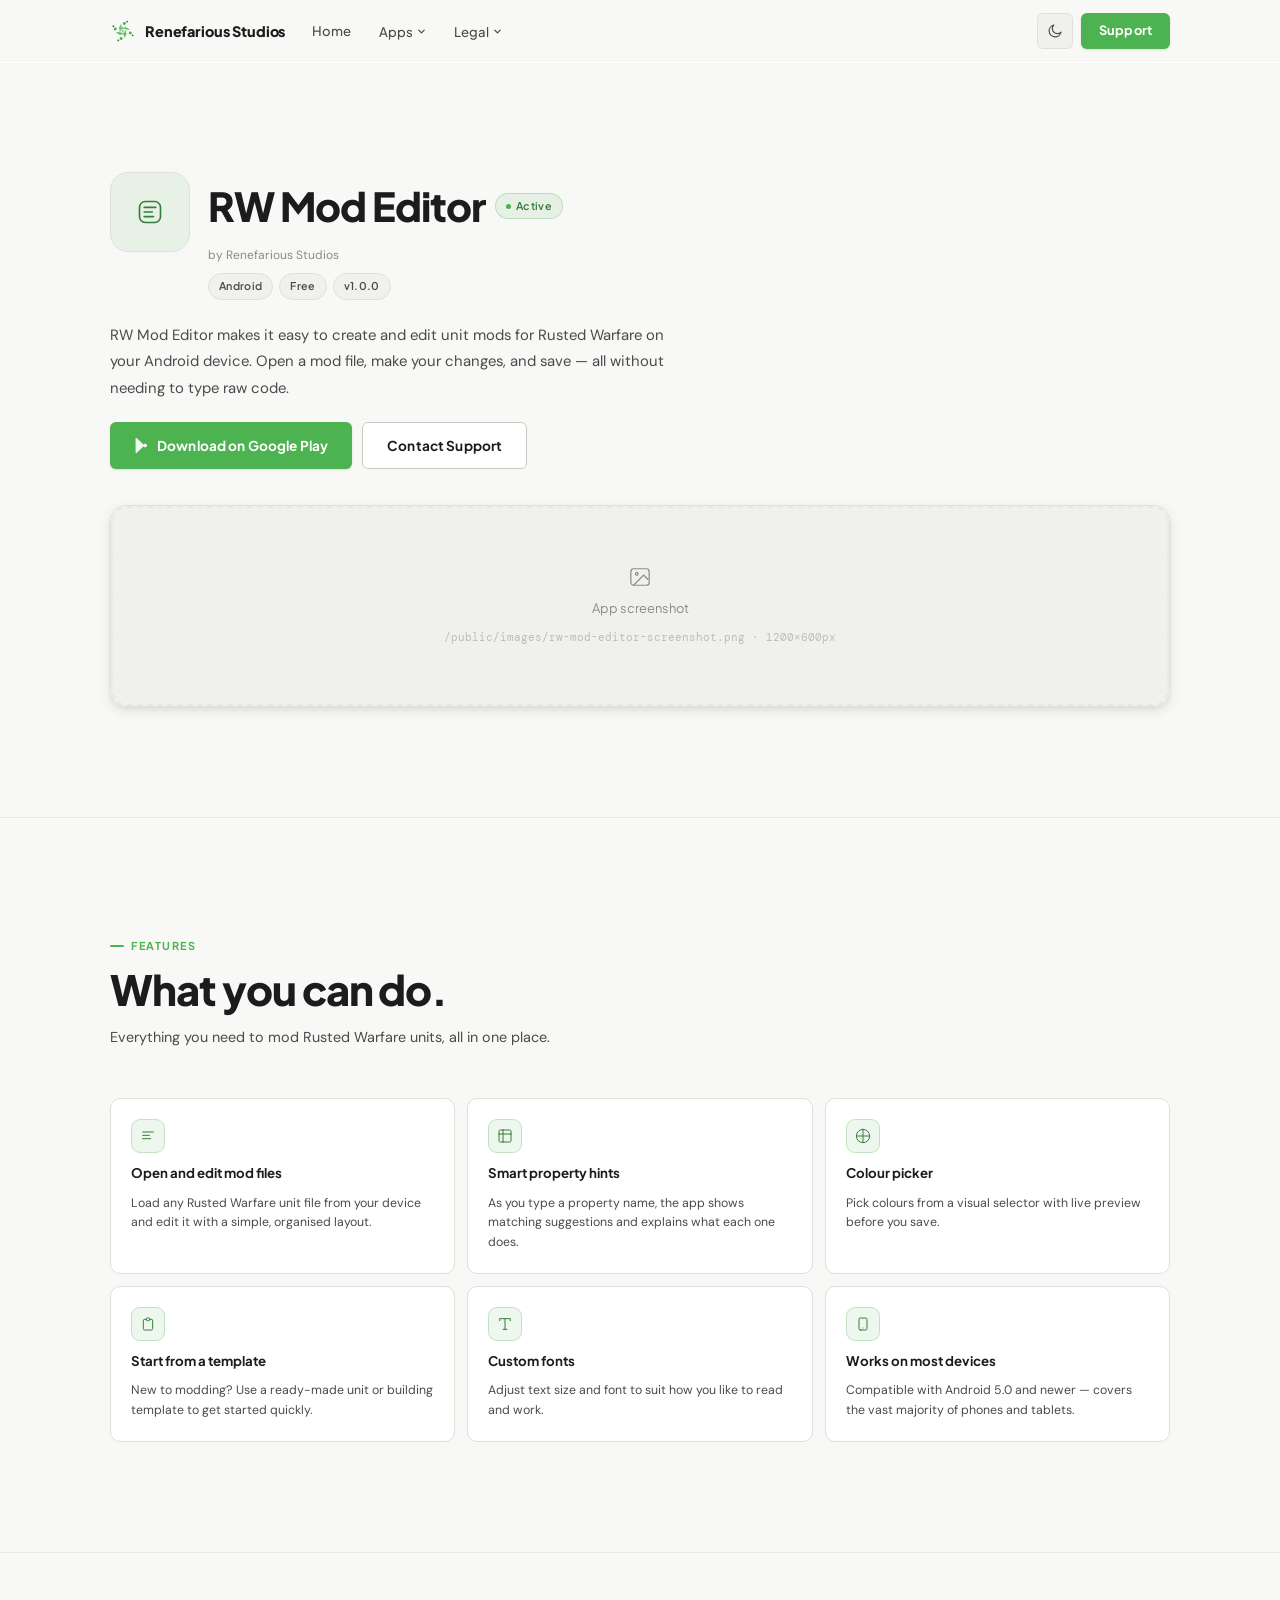
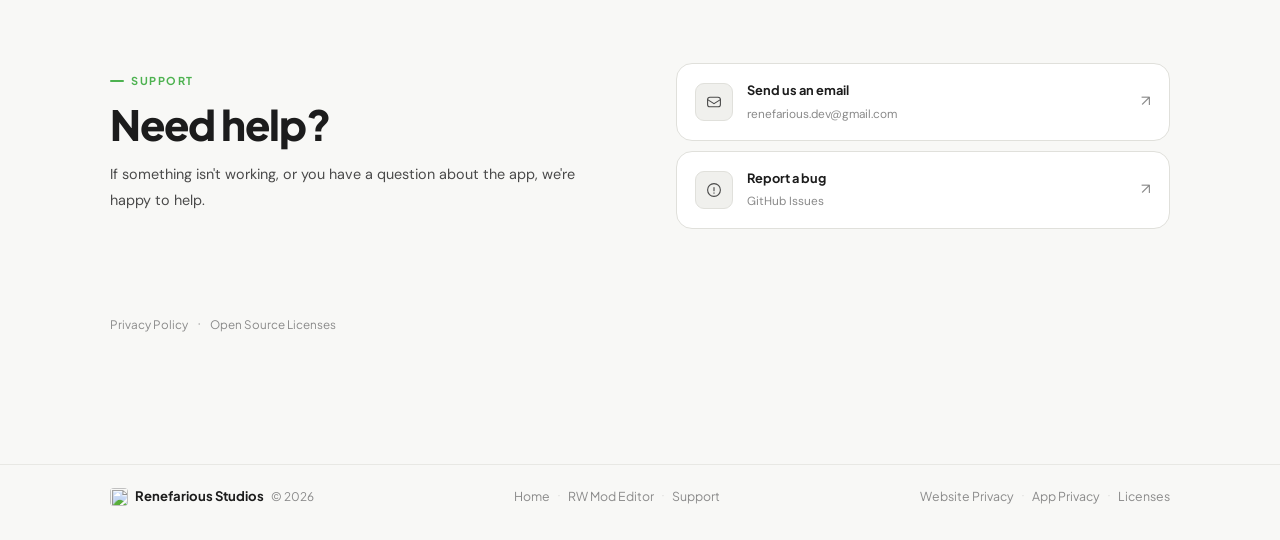
==== rw-mod-editor/index.html @ 950b5491 "deploy: 1e52c5efeea89e26abeb8e96616162e05df359ba renefarious/renefarious.github.io-source@1e52c5efee" ====
<!DOCTYPE html><html lang="en"> <head><meta charset="UTF-8"><meta name="viewport" content="width=device-width, initial-scale=1.0"><meta name="description" content="RW Mod Editor is a free Android app for editing Rusted Warfare unit mod files. Download on Google Play."><meta name="theme-color" content="#4db250"><meta property="og:title" content="RW Mod Editor — Renefarious Studios"><meta property="og:description" content="RW Mod Editor is a free Android app for editing Rusted Warfare unit mod files. Download on Google Play."><meta property="og:type" content="website"><meta name="twitter:card" content="summary"><title>RW Mod Editor — Renefarious Studios</title><link rel="icon" type="image/svg+xml" href="/public/favicon.svg"><!-- Fonts --><link rel="preconnect" href="https://fonts.googleapis.com"><link rel="preconnect" href="https://fonts.gstatic.com" crossorigin><link href="https://fonts.googleapis.com/css2?family=Plus+Jakarta+Sans:wght@400;500;600;700;800&family=DM+Sans:opsz,wght@9..40,400;9..40,500;9..40,600&family=DM+Mono:wght@400;500&display=swap" rel="stylesheet"><!--
      Theme init — runs synchronously before first paint to prevent
      a flash of the wrong theme. Reads localStorage first, then
      falls back to OS preference.
    --><script>
      (function () {
        try {
          const saved = localStorage.getItem('rs-theme');
          // Default to light mode; only override if user has explicitly chosen
          if (saved === 'dark' || saved === 'light') {
            document.documentElement.setAttribute('data-theme', saved);
          } else {
            document.documentElement.setAttribute('data-theme', 'light');
          }
        } catch (_) {}
      })();
    </script><link rel="stylesheet" href="/_astro/Footer.g6FC_oDN.css">
<link rel="stylesheet" href="/_astro/index@_@astro.CqLDCbgT.css"></head> <body>  <header class="nav" id="nav" data-astro-cid-dmqpwcec> <div class="nav__inner container" data-astro-cid-dmqpwcec> <!-- ── Wordmark ───────────────────────────────────────── --> <a href="/" class="nav__logo" aria-label="Renefarious Studios — home" data-astro-cid-dmqpwcec> <img src="/_astro/logo-mark.C60Dcxo3.svg" alt="Renefarious Studios logo" width="26" height="26" class="nav__logo-img" data-astro-cid-dmqpwcec> <span class="nav__logo-name" data-astro-cid-dmqpwcec>Renefarious Studios</span> </a> <!-- ── Desktop links ─────────────────────────────────── --> <nav class="nav__links hide-mobile" aria-label="Primary navigation" data-astro-cid-dmqpwcec> <a href="/" class="nav__link" data-astro-cid-dmqpwcec>Home</a> <!-- Apps dropdown --> <div class="nav__dropdown" id="apps-dd" data-astro-cid-dmqpwcec> <button class="nav__link nav__dd-btn" aria-haspopup="true" aria-expanded="false" aria-controls="apps-menu" data-astro-cid-dmqpwcec>
Apps
<svg class="nav__chevron" viewBox="0 0 10 10" fill="none" width="9" height="9" aria-hidden="true" data-astro-cid-dmqpwcec> <path d="M2 3.5l3 3 3-3" stroke="currentColor" stroke-width="1.4" stroke-linecap="round" stroke-linejoin="round" data-astro-cid-dmqpwcec></path> </svg> </button> <div class="nav__dd-menu" id="apps-menu" role="menu" data-astro-cid-dmqpwcec> <a href="/rw-mod-editor" class="nav__dd-item" role="menuitem" data-astro-cid-dmqpwcec> <span class="ndi__name" data-astro-cid-dmqpwcec>RW Mod Editor</span> <span class="ndi__desc" data-astro-cid-dmqpwcec>INI editor for Rusted Warfare</span> </a> </div> </div> <!-- Legal dropdown --> <div class="nav__dropdown" id="legal-dd" data-astro-cid-dmqpwcec> <button class="nav__link nav__dd-btn" aria-haspopup="true" aria-expanded="false" aria-controls="legal-menu" data-astro-cid-dmqpwcec>
Legal
<svg class="nav__chevron" viewBox="0 0 10 10" fill="none" width="9" height="9" aria-hidden="true" data-astro-cid-dmqpwcec> <path d="M2 3.5l3 3 3-3" stroke="currentColor" stroke-width="1.4" stroke-linecap="round" stroke-linejoin="round" data-astro-cid-dmqpwcec></path> </svg> </button> <div class="nav__dd-menu" id="legal-menu" role="menu" data-astro-cid-dmqpwcec> <a href="/legal/privacy-policy" class="nav__dd-item" role="menuitem" data-astro-cid-dmqpwcec> <span class="ndi__name" data-astro-cid-dmqpwcec>Website Privacy Policy</span> <span class="ndi__desc" data-astro-cid-dmqpwcec>This site's data practices</span> </a> <a href="/rw-mod-editor/legal/app-privacy-policy" class="nav__dd-item" role="menuitem" data-astro-cid-dmqpwcec> <span class="ndi__name" data-astro-cid-dmqpwcec>App Privacy Policy</span> <span class="ndi__desc" data-astro-cid-dmqpwcec>RW Mod Editor data practices</span> </a> <a href="/rw-mod-editor/legal/open-source-licenses" class="nav__dd-item" role="menuitem" data-astro-cid-dmqpwcec> <span class="ndi__name" data-astro-cid-dmqpwcec>Open Source Licenses</span> <span class="ndi__desc" data-astro-cid-dmqpwcec>Third-party attributions</span> </a> </div> </div> </nav> <!-- ── Theme toggle (RIGHT side, before Support) ────── --> <button class="theme-toggle hide-mobile" id="theme-toggle" aria-label="Toggle light/dark mode" title="Toggle theme" data-astro-cid-dmqpwcec> <svg class="icon-sun" viewBox="0 0 20 20" fill="none" width="16" height="16" aria-hidden="true" data-astro-cid-dmqpwcec> <circle cx="10" cy="10" r="4" stroke="currentColor" stroke-width="1.5" data-astro-cid-dmqpwcec></circle> <path d="M10 2v2M10 16v2M2 10h2M16 10h2M4.93 4.93l1.41 1.41M13.66 13.66l1.41 1.41M4.93 15.07l1.41-1.41M13.66 6.34l1.41-1.41" stroke="currentColor" stroke-width="1.5" stroke-linecap="round" data-astro-cid-dmqpwcec></path> </svg> <svg class="icon-moon" viewBox="0 0 20 20" fill="none" width="16" height="16" aria-hidden="true" data-astro-cid-dmqpwcec> <path d="M17.5 11.5A7.5 7.5 0 118.5 2.5a5.5 5.5 0 009 9z" stroke="currentColor" stroke-width="1.5" stroke-linejoin="round" data-astro-cid-dmqpwcec></path> </svg> </button> <!-- ── Support CTA ───────────────────────────────────── --> <a href="mailto:renefarious.dev@gmail.com" class="btn btn--primary nav__cta hide-mobile" aria-label="Email support" data-astro-cid-dmqpwcec>
Support
</a> <!-- ── Mobile hamburger ──────────────────────────────── --> <button class="nav__hamburger hide-desktop" id="hamburger" aria-label="Open menu" aria-expanded="false" aria-controls="mobile-menu" data-astro-cid-dmqpwcec> <span class="bar" data-astro-cid-dmqpwcec></span> <span class="bar" data-astro-cid-dmqpwcec></span> <span class="bar" data-astro-cid-dmqpwcec></span> </button> </div> <!-- Mobile menu --> <div class="nav__mobile" id="mobile-menu" aria-hidden="true" data-astro-cid-dmqpwcec> <a href="/" class="nav__mobile-link" data-astro-cid-dmqpwcec>Home</a> <p class="nav__mobile-group-label" data-astro-cid-dmqpwcec>Apps</p> <a href="/rw-mod-editor" class="nav__mobile-link nav__mobile-link--sub" data-astro-cid-dmqpwcec>RW Mod Editor</a> <p class="nav__mobile-group-label" data-astro-cid-dmqpwcec>Legal</p> <a href="/legal/privacy-policy" class="nav__mobile-link nav__mobile-link--sub" data-astro-cid-dmqpwcec>Website Privacy Policy</a> <a href="/rw-mod-editor/legal/app-privacy-policy" class="nav__mobile-link nav__mobile-link--sub" data-astro-cid-dmqpwcec>App Privacy Policy</a> <a href="/rw-mod-editor/legal/open-source-licenses" class="nav__mobile-link nav__mobile-link--sub" data-astro-cid-dmqpwcec>Open Source Licenses</a> <a href="mailto:renefarious.dev@gmail.com" class="nav__mobile-link" data-astro-cid-dmqpwcec>Support</a> <!-- Theme toggle for mobile --> <div class="nav__mobile-theme" data-astro-cid-dmqpwcec> <span class="nav__mobile-theme-label" data-astro-cid-dmqpwcec>Theme</span> <button class="theme-toggle" id="theme-toggle-mobile" aria-label="Toggle light/dark mode" data-astro-cid-dmqpwcec> <svg class="icon-sun" viewBox="0 0 20 20" fill="none" width="15" height="15" aria-hidden="true" data-astro-cid-dmqpwcec> <circle cx="10" cy="10" r="4" stroke="currentColor" stroke-width="1.5" data-astro-cid-dmqpwcec></circle> <path d="M10 2v2M10 16v2M2 10h2M16 10h2M4.93 4.93l1.41 1.41M13.66 13.66l1.41 1.41M4.93 15.07l1.41-1.41M13.66 6.34l1.41-1.41" stroke="currentColor" stroke-width="1.5" stroke-linecap="round" data-astro-cid-dmqpwcec></path> </svg> <svg class="icon-moon" viewBox="0 0 20 20" fill="none" width="15" height="15" aria-hidden="true" data-astro-cid-dmqpwcec> <path d="M17.5 11.5A7.5 7.5 0 118.5 2.5a5.5 5.5 0 009 9z" stroke="currentColor" stroke-width="1.5" stroke-linejoin="round" data-astro-cid-dmqpwcec></path> </svg> </button> </div> </div> </header>  <script type="module">const l=document.getElementById("nav");window.addEventListener("scroll",()=>{l.classList.toggle("scrolled",window.scrollY>10)},{passive:!0});function i(e){document.documentElement.setAttribute("data-theme",e);try{localStorage.setItem("rs-theme",e)}catch{}}const s=document.getElementById("theme-toggle"),u=document.getElementById("theme-toggle-mobile");[s,u].forEach(e=>{e?.addEventListener("click",()=>{const t=document.documentElement.getAttribute("data-theme")??"light";i(t==="dark"?"light":"dark")})});const n=document.getElementById("hamburger"),r=document.getElementById("mobile-menu");n.addEventListener("click",()=>{const e=n.getAttribute("aria-expanded")==="true";n.setAttribute("aria-expanded",String(!e)),r.setAttribute("aria-hidden",String(e))});r.querySelectorAll("a").forEach(e=>{e.addEventListener("click",()=>{n.setAttribute("aria-expanded","false"),r.setAttribute("aria-hidden","true")})});document.querySelectorAll(".nav__dropdown").forEach(e=>{const t=e.querySelector(".nav__dd-btn"),a=e.querySelector(".nav__dd-menu");t.addEventListener("click",o=>{o.stopPropagation();const c=t.getAttribute("aria-expanded")==="true";document.querySelectorAll(".nav__dd-btn").forEach(d=>{d.setAttribute("aria-expanded","false"),d.closest(".nav__dropdown")?.querySelector(".nav__dd-menu")?.classList.remove("open")}),c||(t.setAttribute("aria-expanded","true"),a.classList.add("open"))})});document.addEventListener("click",()=>{document.querySelectorAll(".nav__dd-btn").forEach(e=>{e.setAttribute("aria-expanded","false"),e.closest(".nav__dropdown")?.querySelector(".nav__dd-menu")?.classList.remove("open")})});</script> <main id="main-content" style="padding-top: 62px;" data-astro-cid-yztx2q2q> <!-- ── App header ────────────────────────────────────── --> <section class="app-hero section" aria-label="RW Mod Editor" data-astro-cid-yztx2q2q> <div class="container" data-astro-cid-yztx2q2q> <div class="app-hero__inner" data-astro-cid-yztx2q2q> <div class="app-hero__identity" data-reveal data-astro-cid-yztx2q2q> <!-- App icon placeholder --> <div class="app-hero__icon" data-astro-cid-yztx2q2q> <div class="icon-ph" aria-hidden="true" data-astro-cid-yztx2q2q> <svg viewBox="0 0 24 24" fill="none" width="28" height="28" stroke="currentColor" stroke-width="1.4" stroke-linecap="round" data-astro-cid-yztx2q2q> <rect x="3" y="3" width="18" height="18" rx="5" data-astro-cid-yztx2q2q></rect> <path d="M7 8h10M7 12h7M7 16h8" data-astro-cid-yztx2q2q></path> </svg> </div> <!--
                Replace with actual icon once available:
                <img src="/images/rw-mod-editor-icon.png" alt="RW Mod Editor icon" width="80" height="80" />
              --> </div> <div class="app-hero__title-block" data-astro-cid-yztx2q2q> <div class="app-hero__title-row" data-astro-cid-yztx2q2q> <h1 class="app-hero__name" data-astro-cid-yztx2q2q>RW Mod Editor</h1> <span class="badge badge--success" data-astro-cid-yztx2q2q> <span class="badge-dot" aria-hidden="true" data-astro-cid-yztx2q2q></span>Active
</span> </div> <p class="app-hero__by" data-astro-cid-yztx2q2q>by Renefarious Studios</p> <div class="app-hero__tags" data-astro-cid-yztx2q2q> <span class="badge" data-astro-cid-yztx2q2q>Android</span> <span class="badge" data-astro-cid-yztx2q2q>Free</span> <span class="badge" data-astro-cid-yztx2q2q>v1.0.0</span> </div> </div> </div> <div class="app-hero__content" data-reveal data-delay="80" data-astro-cid-yztx2q2q> <p class="app-hero__desc" data-astro-cid-yztx2q2q>
RW Mod Editor makes it easy to create and edit unit mods
              for Rusted Warfare on your Android device. Open a mod file,
              make your changes, and save — all without needing to type raw code.
</p> <div class="app-hero__ctas" data-astro-cid-yztx2q2q> <a href="https://play.google.com/store/apps/details?id=com.renefarious.rweditor" class="btn btn--primary" target="_blank" rel="noopener noreferrer" data-astro-cid-yztx2q2q> <svg viewBox="0 0 24 24" fill="currentColor" width="15" height="15" aria-hidden="true" data-astro-cid-yztx2q2q> <path d="M3.18 23.82c.36.2.78.2 1.14.02L16.5 12 4.32.16C3.96-.02 3.54-.02 3.18.18A1.3 1.3 0 002.5 1.3v21.4c0 .5.26.93.68 1.12z" opacity=".9" data-astro-cid-yztx2q2q></path> <path d="M20.3 10.22l-2.8-1.58L14.24 12l3.26 3.36 2.8-1.58c.8-.45.8-3.11 0-3.56z" data-astro-cid-yztx2q2q></path> <path d="M4.32 23.84l11.28-11.5L4.32.16 16.5 12 4.32 23.84z" opacity=".6" data-astro-cid-yztx2q2q></path> </svg>
Download on Google Play
</a> <a href="mailto:renefarious.dev@gmail.com" class="btn btn--secondary" data-astro-cid-yztx2q2q>
Contact Support
</a> </div> </div> </div> <!-- Screenshot placeholder --> <div class="app-hero__screenshot" data-reveal data-delay="120" aria-hidden="true" data-astro-cid-yztx2q2q> <div class="screenshot-ph" data-astro-cid-yztx2q2q> <svg viewBox="0 0 24 24" fill="none" width="22" height="22" stroke="currentColor" stroke-width="1.3" aria-hidden="true" data-astro-cid-yztx2q2q> <rect x="2" y="3" width="20" height="18" rx="3" data-astro-cid-yztx2q2q></rect> <circle cx="8.5" cy="8.5" r="1.5" data-astro-cid-yztx2q2q></circle> <path d="M21 15l-5-5L5 21" data-astro-cid-yztx2q2q></path> </svg>
App screenshot
<span class="screenshot-ph__hint" data-astro-cid-yztx2q2q>/public/images/rw-mod-editor-screenshot.png · 1200×600px</span> </div> <!--
            Uncomment once screenshot is ready:
            <img src="/images/rw-mod-editor-screenshot.png" alt="RW Mod Editor screenshot" width="1200" height="600" />
          --> </div> </div> </section> <div class="divider" role="separator" aria-hidden="true" data-astro-cid-yztx2q2q></div> <!-- ── Features ──────────────────────────────────────── --> <section class="features section" aria-label="App features" data-astro-cid-yztx2q2q> <div class="container" data-astro-cid-yztx2q2q> <div class="features__header" data-reveal data-astro-cid-yztx2q2q> <p class="section-label" data-astro-cid-yztx2q2q>Features</p> <h2 class="section-title" data-astro-cid-yztx2q2q>What you can do.</h2> <p class="features__sub" data-astro-cid-yztx2q2q>
Everything you need to mod Rusted Warfare units, all in one place.
</p> </div> <div class="features__grid" data-astro-cid-yztx2q2q> <div class="feature-card" data-reveal data-delay="0" data-astro-cid-yztx2q2q> <div class="fc__icon" aria-hidden="true" data-astro-cid-yztx2q2q> <svg viewBox="0 0 24 24" fill="none" width="16" height="16" stroke="currentColor" stroke-width="1.5" stroke-linecap="round" stroke-linejoin="round" data-astro-cid-yztx2q2q> <path d="M4 6h16M4 11h10M4 16h12" data-astro-cid-yztx2q2q></path> </svg> </div> <h3 class="fc__title" data-astro-cid-yztx2q2q>Open and edit mod files</h3> <p class="fc__desc" data-astro-cid-yztx2q2q>Load any Rusted Warfare unit file from your device and edit it with a simple, organised layout.</p> </div><div class="feature-card" data-reveal data-delay="55" data-astro-cid-yztx2q2q> <div class="fc__icon" aria-hidden="true" data-astro-cid-yztx2q2q> <svg viewBox="0 0 24 24" fill="none" width="16" height="16" stroke="currentColor" stroke-width="1.5" stroke-linecap="round" stroke-linejoin="round" data-astro-cid-yztx2q2q> <path d="M9 3H5a2 2 0 00-2 2v4m6-6h10a2 2 0 012 2v4M9 3v18m0 0h10a2 2 0 002-2V9M9 21H5a2 2 0 01-2-2V9m0 0h18" data-astro-cid-yztx2q2q></path> </svg> </div> <h3 class="fc__title" data-astro-cid-yztx2q2q>Smart property hints</h3> <p class="fc__desc" data-astro-cid-yztx2q2q>As you type a property name, the app shows matching suggestions and explains what each one does.</p> </div><div class="feature-card" data-reveal data-delay="110" data-astro-cid-yztx2q2q> <div class="fc__icon" aria-hidden="true" data-astro-cid-yztx2q2q> <svg viewBox="0 0 24 24" fill="none" width="16" height="16" stroke="currentColor" stroke-width="1.5" stroke-linecap="round" stroke-linejoin="round" data-astro-cid-yztx2q2q> <path d="M12 2a10 10 0 110 20A10 10 0 0112 2zm0 0v20M2 12h20" data-astro-cid-yztx2q2q></path> </svg> </div> <h3 class="fc__title" data-astro-cid-yztx2q2q>Colour picker</h3> <p class="fc__desc" data-astro-cid-yztx2q2q>Pick colours from a visual selector with live preview before you save.</p> </div><div class="feature-card" data-reveal data-delay="165" data-astro-cid-yztx2q2q> <div class="fc__icon" aria-hidden="true" data-astro-cid-yztx2q2q> <svg viewBox="0 0 24 24" fill="none" width="16" height="16" stroke="currentColor" stroke-width="1.5" stroke-linecap="round" stroke-linejoin="round" data-astro-cid-yztx2q2q> <path d="M9 5H7a2 2 0 00-2 2v12a2 2 0 002 2h10a2 2 0 002-2V7a2 2 0 00-2-2h-2M9 5a2 2 0 002 2h2a2 2 0 002-2M9 5a2 2 0 012-2h2a2 2 0 012 2" data-astro-cid-yztx2q2q></path> </svg> </div> <h3 class="fc__title" data-astro-cid-yztx2q2q>Start from a template</h3> <p class="fc__desc" data-astro-cid-yztx2q2q>New to modding? Use a ready-made unit or building template to get started quickly.</p> </div><div class="feature-card" data-reveal data-delay="220" data-astro-cid-yztx2q2q> <div class="fc__icon" aria-hidden="true" data-astro-cid-yztx2q2q> <svg viewBox="0 0 24 24" fill="none" width="16" height="16" stroke="currentColor" stroke-width="1.5" stroke-linecap="round" stroke-linejoin="round" data-astro-cid-yztx2q2q> <path d="M4 7V4h16v3M9 20h6M12 4v16" data-astro-cid-yztx2q2q></path> </svg> </div> <h3 class="fc__title" data-astro-cid-yztx2q2q>Custom fonts</h3> <p class="fc__desc" data-astro-cid-yztx2q2q>Adjust text size and font to suit how you like to read and work.</p> </div><div class="feature-card" data-reveal data-delay="275" data-astro-cid-yztx2q2q> <div class="fc__icon" aria-hidden="true" data-astro-cid-yztx2q2q> <svg viewBox="0 0 24 24" fill="none" width="16" height="16" stroke="currentColor" stroke-width="1.5" stroke-linecap="round" stroke-linejoin="round" data-astro-cid-yztx2q2q> <path d="M12 18h.01M8 21h8a2 2 0 002-2V5a2 2 0 00-2-2H8a2 2 0 00-2 2v14a2 2 0 002 2z" data-astro-cid-yztx2q2q></path> </svg> </div> <h3 class="fc__title" data-astro-cid-yztx2q2q>Works on most devices</h3> <p class="fc__desc" data-astro-cid-yztx2q2q>Compatible with Android 5.0 and newer — covers the vast majority of phones and tablets.</p> </div> </div> </div> </section> <div class="divider" role="separator" aria-hidden="true" data-astro-cid-yztx2q2q></div> <!-- ── Support ────────────────────────────────────────── --> <section class="support section" id="contact" aria-label="Support" data-astro-cid-yztx2q2q> <div class="container" data-astro-cid-yztx2q2q> <div class="support__inner" data-reveal data-astro-cid-yztx2q2q> <div class="support__text" data-astro-cid-yztx2q2q> <p class="section-label" data-astro-cid-yztx2q2q>Support</p> <h2 class="section-title" data-astro-cid-yztx2q2q>Need help?</h2> <p class="support__desc" data-astro-cid-yztx2q2q>
If something isn't working, or you have a question about
              the app, we're happy to help.
</p> </div> <div class="support__actions" data-astro-cid-yztx2q2q> <a href="mailto:renefarious.dev@gmail.com" class="support-link card" data-astro-cid-yztx2q2q> <div class="sl__icon" data-astro-cid-yztx2q2q> <svg viewBox="0 0 20 20" fill="none" width="16" height="16" stroke="currentColor" stroke-width="1.4" stroke-linecap="round" aria-hidden="true" data-astro-cid-yztx2q2q> <rect x="2" y="4" width="16" height="12" rx="3" data-astro-cid-yztx2q2q></rect> <path d="M2 7l8 5 8-5" data-astro-cid-yztx2q2q></path> </svg> </div> <div data-astro-cid-yztx2q2q> <p class="sl__label" data-astro-cid-yztx2q2q>Send us an email</p> <p class="sl__value" data-astro-cid-yztx2q2q>renefarious.dev@gmail.com</p> </div> <span class="sl__arrow" aria-hidden="true" data-astro-cid-yztx2q2q>↗</span> </a> <a href="https://github.com/renefarious/rw-mod-editor/issues" class="support-link card" target="_blank" rel="noopener noreferrer" data-astro-cid-yztx2q2q> <div class="sl__icon" data-astro-cid-yztx2q2q> <svg viewBox="0 0 20 20" fill="none" width="16" height="16" stroke="currentColor" stroke-width="1.4" stroke-linecap="round" aria-hidden="true" data-astro-cid-yztx2q2q> <circle cx="10" cy="10" r="8" data-astro-cid-yztx2q2q></circle> <path d="M10 7v4m0 2.5v.5" data-astro-cid-yztx2q2q></path> </svg> </div> <div data-astro-cid-yztx2q2q> <p class="sl__label" data-astro-cid-yztx2q2q>Report a bug</p> <p class="sl__value" data-astro-cid-yztx2q2q>GitHub Issues</p> </div> <span class="sl__arrow" aria-hidden="true" data-astro-cid-yztx2q2q>↗</span> </a> </div> <div class="support__legal" data-astro-cid-yztx2q2q> <a href="/rw-mod-editor/legal/app-privacy-policy" class="support__legal-link" data-astro-cid-yztx2q2q>Privacy Policy</a> <span aria-hidden="true" data-astro-cid-yztx2q2q>·</span> <a href="/rw-mod-editor/legal/open-source-licenses" class="support__legal-link" data-astro-cid-yztx2q2q>Open Source Licenses</a> </div> </div> </div> </section> </main> <footer class="footer" data-astro-cid-sz7xmlte> <div class="divider" data-astro-cid-sz7xmlte></div> <div class="footer__inner container" data-astro-cid-sz7xmlte> <div class="footer__brand" data-astro-cid-sz7xmlte> <img src="/src/assets/images/logo-mark.svg" alt="" width="18" height="18" class="footer__logo-img" aria-hidden="true" data-astro-cid-sz7xmlte> <span class="footer__name" data-astro-cid-sz7xmlte>Renefarious Studios</span> <span class="footer__copy" data-astro-cid-sz7xmlte>© 2026</span> </div> <nav class="footer__nav" aria-label="Footer navigation" data-astro-cid-sz7xmlte> <a href="/" class="footer__link" data-astro-cid-sz7xmlte>Home</a> <span class="footer__sep" aria-hidden="true" data-astro-cid-sz7xmlte>·</span> <a href="/rw-mod-editor" class="footer__link" data-astro-cid-sz7xmlte>RW Mod Editor</a> <span class="footer__sep" aria-hidden="true" data-astro-cid-sz7xmlte>·</span> <a href="mailto:renefarious.dev@gmail.com" class="footer__link" data-astro-cid-sz7xmlte>Support</a> </nav> <div class="footer__legal" data-astro-cid-sz7xmlte> <a href="/legal/privacy-policy" class="footer__link" data-astro-cid-sz7xmlte>Website Privacy</a> <span class="footer__sep" aria-hidden="true" data-astro-cid-sz7xmlte>·</span> <a href="/rw-mod-editor/legal/app-privacy-policy" class="footer__link" data-astro-cid-sz7xmlte>App Privacy</a> <span class="footer__sep" aria-hidden="true" data-astro-cid-sz7xmlte>·</span> <a href="/rw-mod-editor/legal/open-source-licenses" class="footer__link" data-astro-cid-sz7xmlte>Licenses</a> </div> </div> </footer>  <!-- Scroll reveal --> <script type="module">const r=new IntersectionObserver(e=>{e.forEach(s=>{if(s.isIntersecting){const t=s.target,a=parseInt(t.dataset.delay??"0");setTimeout(()=>t.classList.add("revealed"),a),r.unobserve(t)}})},{threshold:.08});document.querySelectorAll("[data-reveal]").forEach(e=>r.observe(e));</script> </body> </html>
---- _astro/Footer.g6FC_oDN.css ----
:root{--green-400: #70c272;--green-500: #4db250;--green-600: #367d38;--green-glow: rgba(112, 194, 114, .18);--font-display: "Plus Jakarta Sans", sans-serif;--font-body: "DM Sans", sans-serif;--font-mono: "DM Mono", monospace;--container: min(1060px, calc(100% - 48px) );--section-pad: clamp(64px, 10vw, 110px);--radius-sm: 6px;--radius-md: 10px;--radius-lg: 16px;--radius-xl: 22px;--ease-out: cubic-bezier(.16, 1, .3, 1);--dur: .22s}:root,[data-theme=light]{--bg-base: #f8f8f6;--bg-surface: #f0f0ed;--bg-card: #ffffff;--bg-elevated: #e8e8e4;--bg-nav: rgba(248, 248, 246, .92);--accent: var(--green-500);--accent-hover: var(--green-600);--accent-soft: rgba(77, 178, 80, .1);--accent-border: rgba(77, 178, 80, .28);--text-primary: #1c1c1c;--text-secondary: #4a4a4a;--text-muted: #8a8a8a;--border-subtle: 1px solid #e0e0db;--border-dim: 1px solid #cacac4;--border-mid: 1px solid #a0a09a;--shadow-sm: 0 1px 3px rgba(0,0,0,.07), 0 1px 2px rgba(0,0,0,.05);--shadow-md: 0 4px 14px rgba(0,0,0,.09), 0 2px 4px rgba(0,0,0,.05);--shadow-lg: 0 12px 36px rgba(0,0,0,.11), 0 4px 8px rgba(0,0,0,.06);color-scheme:light}[data-theme=dark]{--bg-base: #222222;--bg-surface: #2a2a2a;--bg-card: #2f2f2f;--bg-elevated: #383838;--bg-nav: rgba(34, 34, 34, .92);--accent: var(--green-400);--accent-hover: var(--green-500);--accent-soft: rgba(112, 194, 114, .12);--accent-border: rgba(112, 194, 114, .3);--text-primary: #f0f0ec;--text-secondary: #ababab;--text-muted: #686868;--border-subtle: 1px solid rgba(255,255,255,.07);--border-dim: 1px solid rgba(255,255,255,.12);--border-mid: 1px solid rgba(255,255,255,.2);--shadow-sm: 0 1px 3px rgba(0,0,0,.35);--shadow-md: 0 4px 14px rgba(0,0,0,.45);--shadow-lg: 0 12px 36px rgba(0,0,0,.55);color-scheme:dark}*,*:before,*:after{box-sizing:border-box;margin:0;padding:0}html{scroll-behavior:smooth;-webkit-text-size-adjust:100%}body{background-color:var(--bg-base);color:var(--text-primary);font-family:var(--font-body);font-size:clamp(15px,1.5vw,16px);line-height:1.7;overflow-x:hidden;min-height:100dvh;transition:background-color .3s,color .3s}img,video{display:block;max-width:100%}a{color:inherit;text-decoration:none}ul,ol{list-style:none}button{cursor:pointer;font-family:inherit;border:none;background:none}::-webkit-scrollbar{width:5px}::-webkit-scrollbar-track{background:var(--bg-base)}::-webkit-scrollbar-thumb{background:var(--bg-elevated);border-radius:3px}::-webkit-scrollbar-thumb:hover{background:var(--accent)}::selection{background:var(--accent-soft);color:var(--accent-hover)}:focus-visible{outline:2px solid var(--accent);outline-offset:3px;border-radius:3px}.container{width:var(--container);margin-inline:auto}.section{padding-block:var(--section-pad)}.divider{height:1px;background:var(--bg-elevated)}.section-label{display:inline-flex;align-items:center;gap:7px;font-family:var(--font-display);font-size:.68rem;font-weight:700;letter-spacing:.14em;text-transform:uppercase;color:var(--accent);margin-bottom:12px}.section-label:before{content:"";display:block;width:14px;height:2px;background:var(--accent);border-radius:1px;flex-shrink:0}.section-title{font-family:var(--font-display);font-size:clamp(1.75rem,4vw,2.6rem);font-weight:800;line-height:1.1;color:var(--text-primary);letter-spacing:-.025em}.text-accent{color:var(--accent)}.card{background:var(--bg-card);border:var(--border-subtle);border-radius:var(--radius-lg);transition:border-color var(--dur),box-shadow var(--dur),transform var(--dur)}.card:hover{border-color:var(--border-dim);box-shadow:var(--shadow-md);transform:translateY(-2px)}.badge{display:inline-flex;align-items:center;gap:5px;padding:3px 10px;border-radius:999px;font-family:var(--font-display);font-size:.67rem;font-weight:600;letter-spacing:.03em;border:var(--border-subtle);background:var(--bg-surface);color:var(--text-secondary);white-space:nowrap}.badge--accent{background:var(--accent-soft);border-color:var(--accent-border);color:var(--accent-hover)}.badge--success{background:#4db2501a;border-color:#4db25047;color:var(--green-600)}[data-theme=dark] .badge--success{color:var(--green-400)}.badge--neutral{background:transparent;border-color:var(--border-subtle);color:var(--text-muted)}.btn{display:inline-flex;align-items:center;justify-content:center;gap:8px;padding:11px 24px;border-radius:var(--radius-sm);font-family:var(--font-display);font-size:.85rem;font-weight:700;letter-spacing:.01em;cursor:pointer;transition:all var(--dur) var(--ease-out);white-space:nowrap;text-decoration:none;border:none}.btn--primary{background:var(--accent);color:#fff;box-shadow:var(--shadow-sm)}.btn--primary:hover{background:var(--accent-hover);box-shadow:var(--shadow-md);transform:translateY(-1px)}.btn--secondary{background:var(--bg-card);color:var(--text-primary);border:var(--border-dim)}.btn--secondary:hover{background:var(--bg-elevated);border-color:var(--border-mid);transform:translateY(-1px)}.btn--ghost{background:transparent;color:var(--text-secondary);border:var(--border-subtle)}.btn--ghost:hover{background:var(--bg-surface);color:var(--text-primary)}.theme-toggle{width:36px;height:36px;border-radius:var(--radius-sm);display:flex;align-items:center;justify-content:center;background:var(--bg-surface);border:var(--border-subtle);color:var(--text-secondary);cursor:pointer;flex-shrink:0;transition:background var(--dur),border-color var(--dur),color var(--dur)}.theme-toggle:hover{background:var(--bg-elevated);border-color:var(--border-dim);color:var(--accent)}.theme-toggle .icon-sun{display:none}.theme-toggle .icon-moon,[data-theme=dark] .theme-toggle .icon-sun{display:block}[data-theme=dark] .theme-toggle .icon-moon{display:none}[data-reveal]{opacity:0;transform:translateY(20px);transition:opacity .55s var(--ease-out),transform .55s var(--ease-out)}[data-reveal].revealed{opacity:1;transform:none}.legal-page{padding-top:62px}.legal-container{padding-block:clamp(44px,7vw,72px)}.legal-breadcrumb{display:flex;align-items:center;gap:6px;margin-bottom:18px;font-size:.77rem}.breadcrumb-link{color:var(--text-muted);transition:color var(--dur)}.breadcrumb-link:hover,.breadcrumb-link--current{color:var(--text-secondary)}.breadcrumb-sep{color:var(--text-muted)}.legal-title{font-family:var(--font-display);font-size:clamp(1.7rem,3.5vw,2.4rem);font-weight:800;color:var(--text-primary);letter-spacing:-.025em;margin-bottom:12px}.legal-meta{display:flex;align-items:center;gap:10px;flex-wrap:wrap;margin-bottom:18px}.legal-date{font-size:.74rem;color:var(--text-muted);font-family:var(--font-display)}.legal-notice{padding:13px 15px;background:var(--accent-soft);border:1px solid var(--accent-border);border-radius:var(--radius-sm);font-size:.79rem;color:var(--text-secondary);line-height:1.55;margin-bottom:36px}.legal-notice svg{flex-shrink:0;margin-top:1px;color:var(--accent)}.legal-body{border:var(--border-subtle);border-radius:var(--radius-lg);overflow:hidden;background:var(--bg-card);margin-bottom:36px;box-shadow:var(--shadow-sm)}.legal-section{padding:24px 28px;border-bottom:var(--border-subtle)}.legal-section:last-child{border-bottom:none}.legal-section h2{font-family:var(--font-display);font-size:.88rem;font-weight:800;color:var(--text-primary);margin-bottom:12px;padding-bottom:8px;border-bottom:var(--border-subtle)}.legal-section h3{font-family:var(--font-display);font-size:.8rem;font-weight:700;color:var(--text-secondary);margin-top:16px;margin-bottom:8px}.legal-section p{font-size:.84rem;color:var(--text-secondary);line-height:1.85;margin-bottom:10px}.legal-section p:last-child{margin-bottom:0}.legal-section ul{list-style:disc;padding-left:18px;margin:8px 0;display:flex;flex-direction:column;gap:5px}.legal-section ul li{font-size:.83rem;color:var(--text-secondary);line-height:1.65;padding-left:3px}.legal-section ul li::marker{color:var(--accent)}.legal-section code{font-family:var(--font-mono);font-size:.82em;background:var(--bg-surface);border:var(--border-subtle);border-radius:4px;padding:1px 5px;color:var(--accent-hover)}.legal-inline-link{color:var(--accent-hover);font-weight:500;transition:opacity var(--dur)}.legal-inline-link:hover{opacity:.75;text-decoration:underline;text-underline-offset:2px}.legal-contact-block{background:var(--bg-surface);border:var(--border-subtle);border-radius:var(--radius-sm);padding:14px 18px;margin-top:10px;display:flex;flex-direction:column;gap:5px}.legal-contact-block p{font-size:.82rem!important;margin-bottom:0!important}.legal-related__label{font-family:var(--font-display);font-size:.67rem;font-weight:700;letter-spacing:.1em;text-transform:uppercase;color:var(--text-muted);margin-bottom:10px}.legal-related__links{display:grid;grid-template-columns:1fr 1fr;gap:10px}@media(max-width:500px){.legal-related__links{grid-template-columns:1fr}}.legal-related__card{display:flex;align-items:center;justify-content:space-between;gap:10px;padding:14px 16px;transition:border-color var(--dur),box-shadow var(--dur)}.legal-related__card:hover{border-color:var(--border-mid);box-shadow:var(--shadow-sm)}.lrc__title{font-family:var(--font-display);font-size:.8rem;font-weight:700;color:var(--text-primary);display:block}.lrc__desc{font-size:.7rem;color:var(--text-muted);display:block;margin-top:2px}@media(max-width:768px){.hide-mobile{display:none!important}}@media(min-width:769px){.hide-desktop{display:none!important}}.fa,.fa-brands,.fa-classic,.fa-regular,.fa-solid,.fab,.far,.fas{--_fa-family:var(--fa-family,var(--fa-style-family,"Font Awesome 7 Free"));-webkit-font-smoothing:antialiased;-moz-osx-font-smoothing:grayscale;display:var(--fa-display,inline-block);font-family:var(--_fa-family);font-feature-settings:normal;font-style:normal;font-synthesis:none;font-variant:normal;font-weight:var(--fa-style,900);line-height:1;text-align:center;text-rendering:auto;width:var(--fa-width,1.25em)}:is(.fas,.far,.fab,.fa-solid,.fa-regular,.fa-brands,.fa-classic,.fa):before{content:var(--fa)/""}@supports not (content:""/""){:is(.fas,.far,.fab,.fa-solid,.fa-regular,.fa-brands,.fa-classic,.fa):before{content:var(--fa)}}.fa-1x{font-size:1em}.fa-2x{font-size:2em}.fa-3x{font-size:3em}.fa-4x{font-size:4em}.fa-5x{font-size:5em}.fa-6x{font-size:6em}.fa-7x{font-size:7em}.fa-8x{font-size:8em}.fa-9x{font-size:9em}.fa-10x{font-size:10em}.fa-2xs{font-size:.625em;line-height:.1em;vertical-align:.225em}.fa-xs{font-size:.75em;line-height:.08333em;vertical-align:.125em}.fa-sm{font-size:.875em;line-height:.07143em;vertical-align:.05357em}.fa-lg{font-size:1.25em;line-height:.05em;vertical-align:-.075em}.fa-xl{font-size:1.5em;line-height:.04167em;vertical-align:-.125em}.fa-2xl{font-size:2em;line-height:.03125em;vertical-align:-.1875em}.fa-width-auto{--fa-width:auto}.fa-fw,.fa-width-fixed{--fa-width:1.25em}.fa-ul{list-style-type:none;margin-inline-start:var(--fa-li-margin,2.5em);padding-inline-start:0}.fa-ul>li{position:relative}.fa-li{inset-inline-start:calc(var(--fa-li-width, 2em)*-1);position:absolute;text-align:center;width:var(--fa-li-width,2em);line-height:inherit}.fa-border{border-radius:var(--fa-border-radius,.1em);border:var(--fa-border-width,.0625em) var(--fa-border-style,solid) var(--fa-border-color,#eee);box-sizing:var(--fa-border-box-sizing,content-box);padding:var(--fa-border-padding,.1875em .25em)}.fa-pull-left,.fa-pull-start{float:inline-start;margin-inline-end:var(--fa-pull-margin,.3em)}.fa-pull-end,.fa-pull-right{float:inline-end;margin-inline-start:var(--fa-pull-margin,.3em)}.fa-beat{animation-name:fa-beat;animation-delay:var(--fa-animation-delay,0s);animation-direction:var(--fa-animation-direction,normal);animation-duration:var(--fa-animation-duration,1s);animation-iteration-count:var(--fa-animation-iteration-count,infinite);animation-timing-function:var(--fa-animation-timing,ease-in-out)}.fa-bounce{animation-name:fa-bounce;animation-delay:var(--fa-animation-delay,0s);animation-direction:var(--fa-animation-direction,normal);animation-duration:var(--fa-animation-duration,1s);animation-iteration-count:var(--fa-animation-iteration-count,infinite);animation-timing-function:var(--fa-animation-timing,cubic-bezier(.28,.84,.42,1))}.fa-fade{animation-name:fa-fade;animation-iteration-count:var(--fa-animation-iteration-count,infinite);animation-timing-function:var(--fa-animation-timing,cubic-bezier(.4,0,.6,1))}.fa-beat-fade,.fa-fade{animation-delay:var(--fa-animation-delay,0s);animation-direction:var(--fa-animation-direction,normal);animation-duration:var(--fa-animation-duration,1s)}.fa-beat-fade{animation-name:fa-beat-fade;animation-iteration-count:var(--fa-animation-iteration-count,infinite);animation-timing-function:var(--fa-animation-timing,cubic-bezier(.4,0,.6,1))}.fa-flip{animation-name:fa-flip;animation-delay:var(--fa-animation-delay,0s);animation-direction:var(--fa-animation-direction,normal);animation-duration:var(--fa-animation-duration,1s);animation-iteration-count:var(--fa-animation-iteration-count,infinite);animation-timing-function:var(--fa-animation-timing,ease-in-out)}.fa-shake{animation-name:fa-shake;animation-duration:var(--fa-animation-duration,1s);animation-iteration-count:var(--fa-animation-iteration-count,infinite);animation-timing-function:var(--fa-animation-timing,linear)}.fa-shake,.fa-spin{animation-delay:var(--fa-animation-delay,0s);animation-direction:var(--fa-animation-direction,normal)}.fa-spin{animation-name:fa-spin;animation-duration:var(--fa-animation-duration,2s);animation-iteration-count:var(--fa-animation-iteration-count,infinite);animation-timing-function:var(--fa-animation-timing,linear)}.fa-spin-reverse{--fa-animation-direction:reverse}.fa-pulse,.fa-spin-pulse{animation-name:fa-spin;animation-direction:var(--fa-animation-direction,normal);animation-duration:var(--fa-animation-duration,1s);animation-iteration-count:var(--fa-animation-iteration-count,infinite);animation-timing-function:var(--fa-animation-timing,steps(8))}@media(prefers-reduced-motion:reduce){.fa-beat,.fa-beat-fade,.fa-bounce,.fa-fade,.fa-flip,.fa-pulse,.fa-shake,.fa-spin,.fa-spin-pulse{animation:none!important;transition:none!important}}@keyframes fa-beat{0%,90%{transform:scale(1)}45%{transform:scale(var(--fa-beat-scale,1.25))}}@keyframes fa-bounce{0%{transform:scale(1) translateY(0)}10%{transform:scale(var(--fa-bounce-start-scale-x,1.1),var(--fa-bounce-start-scale-y,.9)) translateY(0)}30%{transform:scale(var(--fa-bounce-jump-scale-x,.9),var(--fa-bounce-jump-scale-y,1.1)) translateY(var(--fa-bounce-height,-.5em))}50%{transform:scale(var(--fa-bounce-land-scale-x,1.05),var(--fa-bounce-land-scale-y,.95)) translateY(0)}57%{transform:scale(1) translateY(var(--fa-bounce-rebound,-.125em))}64%{transform:scale(1) translateY(0)}to{transform:scale(1) translateY(0)}}@keyframes fa-fade{50%{opacity:var(--fa-fade-opacity,.4)}}@keyframes fa-beat-fade{0%,to{opacity:var(--fa-beat-fade-opacity,.4);transform:scale(1)}50%{opacity:1;transform:scale(var(--fa-beat-fade-scale,1.125))}}@keyframes fa-flip{50%{transform:rotate3d(var(--fa-flip-x,0),var(--fa-flip-y,1),var(--fa-flip-z,0),var(--fa-flip-angle,-180deg))}}@keyframes fa-shake{0%{transform:rotate(-15deg)}4%{transform:rotate(15deg)}8%,24%{transform:rotate(-18deg)}12%,28%{transform:rotate(18deg)}16%{transform:rotate(-22deg)}20%{transform:rotate(22deg)}32%{transform:rotate(-12deg)}36%{transform:rotate(12deg)}40%,to{transform:rotate(0)}}@keyframes fa-spin{0%{transform:rotate(0)}to{transform:rotate(1turn)}}.fa-rotate-90{transform:rotate(90deg)}.fa-rotate-180{transform:rotate(180deg)}.fa-rotate-270{transform:rotate(270deg)}.fa-flip-horizontal{transform:scaleX(-1)}.fa-flip-vertical{transform:scaleY(-1)}.fa-flip-both,.fa-flip-horizontal.fa-flip-vertical{transform:scale(-1)}.fa-rotate-by{transform:rotate(var(--fa-rotate-angle,0))}.fa-stack{display:inline-block;height:2em;line-height:2em;position:relative;vertical-align:middle;width:2.5em}.fa-stack-1x,.fa-stack-2x{--fa-width:100%;inset:0;position:absolute;text-align:center;width:var(--fa-width);z-index:var(--fa-stack-z-index,auto)}.fa-stack-1x{line-height:inherit}.fa-stack-2x{font-size:2em}.fa-inverse{color:var(--fa-inverse,#fff)}.fa-0{--fa:"0"}.fa-1{--fa:"1"}.fa-2{--fa:"2"}.fa-3{--fa:"3"}.fa-4{--fa:"4"}.fa-5{--fa:"5"}.fa-6{--fa:"6"}.fa-7{--fa:"7"}.fa-8{--fa:"8"}.fa-9{--fa:"9"}.fa-exclamation{--fa:"!"}.fa-hashtag{--fa:"#"}.fa-dollar,.fa-dollar-sign,.fa-usd{--fa:"$"}.fa-percent,.fa-percentage{--fa:"%"}.fa-asterisk{--fa:"*"}.fa-add,.fa-plus{--fa:"+"}.fa-less-than{--fa:"<"}.fa-equals{--fa:"="}.fa-greater-than{--fa:">"}.fa-question{--fa:"?"}.fa-at{--fa:"@"}.fa-a{--fa:"A"}.fa-b{--fa:"B"}.fa-c{--fa:"C"}.fa-d{--fa:"D"}.fa-e{--fa:"E"}.fa-f{--fa:"F"}.fa-g{--fa:"G"}.fa-h{--fa:"H"}.fa-i{--fa:"I"}.fa-j{--fa:"J"}.fa-k{--fa:"K"}.fa-l{--fa:"L"}.fa-m{--fa:"M"}.fa-n{--fa:"N"}.fa-o{--fa:"O"}.fa-p{--fa:"P"}.fa-q{--fa:"Q"}.fa-r{--fa:"R"}.fa-s{--fa:"S"}.fa-t{--fa:"T"}.fa-u{--fa:"U"}.fa-v{--fa:"V"}.fa-w{--fa:"W"}.fa-x{--fa:"X"}.fa-y{--fa:"Y"}.fa-z{--fa:"Z"}.fa-faucet{--fa:""}.fa-faucet-drip{--fa:""}.fa-house-chimney-window{--fa:""}.fa-house-signal{--fa:""}.fa-temperature-arrow-down,.fa-temperature-down{--fa:""}.fa-temperature-arrow-up,.fa-temperature-up{--fa:""}.fa-trailer{--fa:""}.fa-bacteria{--fa:""}.fa-bacterium{--fa:""}.fa-box-tissue{--fa:""}.fa-hand-holding-medical{--fa:""}.fa-hand-sparkles{--fa:""}.fa-hands-bubbles,.fa-hands-wash{--fa:""}.fa-handshake-alt-slash,.fa-handshake-simple-slash,.fa-handshake-slash{--fa:""}.fa-head-side-cough{--fa:""}.fa-head-side-cough-slash{--fa:""}.fa-head-side-mask{--fa:""}.fa-head-side-virus{--fa:""}.fa-house-chimney-user{--fa:""}.fa-house-laptop,.fa-laptop-house{--fa:""}.fa-lungs-virus{--fa:""}.fa-people-arrows,.fa-people-arrows-left-right{--fa:""}.fa-plane-slash{--fa:""}.fa-pump-medical{--fa:""}.fa-pump-soap{--fa:""}.fa-shield-virus{--fa:""}.fa-sink{--fa:""}.fa-soap{--fa:""}.fa-stopwatch-20{--fa:""}.fa-shop-slash,.fa-store-alt-slash{--fa:""}.fa-store-slash{--fa:""}.fa-toilet-paper-slash{--fa:""}.fa-users-slash{--fa:""}.fa-virus{--fa:""}.fa-virus-slash{--fa:""}.fa-viruses{--fa:""}.fa-vest{--fa:""}.fa-vest-patches{--fa:""}.fa-arrow-trend-down{--fa:""}.fa-arrow-trend-up{--fa:""}.fa-arrow-up-from-bracket{--fa:""}.fa-austral-sign{--fa:""}.fa-baht-sign{--fa:""}.fa-bitcoin-sign{--fa:""}.fa-bolt-lightning{--fa:""}.fa-book-bookmark{--fa:""}.fa-camera-rotate{--fa:""}.fa-cedi-sign{--fa:""}.fa-chart-column{--fa:""}.fa-chart-gantt{--fa:""}.fa-clapperboard{--fa:""}.fa-closed-captioning-slash{--fa:""}.fa-clover{--fa:""}.fa-code-compare{--fa:""}.fa-code-fork{--fa:""}.fa-code-pull-request{--fa:""}.fa-colon-sign{--fa:""}.fa-cruzeiro-sign{--fa:""}.fa-display{--fa:""}.fa-dong-sign{--fa:""}.fa-elevator{--fa:""}.fa-filter-circle-xmark{--fa:""}.fa-florin-sign{--fa:""}.fa-folder-closed{--fa:""}.fa-franc-sign{--fa:""}.fa-guarani-sign{--fa:""}.fa-gun{--fa:""}.fa-hands-clapping{--fa:""}.fa-home-user,.fa-house-user{--fa:""}.fa-indian-rupee,.fa-indian-rupee-sign,.fa-inr{--fa:""}.fa-kip-sign{--fa:""}.fa-lari-sign{--fa:""}.fa-litecoin-sign{--fa:""}.fa-manat-sign{--fa:""}.fa-mask-face{--fa:""}.fa-mill-sign{--fa:""}.fa-money-bills{--fa:""}.fa-naira-sign{--fa:""}.fa-notdef{--fa:""}.fa-panorama{--fa:""}.fa-peseta-sign{--fa:""}.fa-peso-sign{--fa:""}.fa-plane-up{--fa:""}.fa-rupiah-sign{--fa:""}.fa-stairs{--fa:""}.fa-timeline{--fa:""}.fa-truck-front{--fa:""}.fa-try,.fa-turkish-lira,.fa-turkish-lira-sign{--fa:""}.fa-vault{--fa:""}.fa-magic-wand-sparkles,.fa-wand-magic-sparkles{--fa:""}.fa-wheat-alt,.fa-wheat-awn{--fa:""}.fa-wheelchair-alt,.fa-wheelchair-move{--fa:""}.fa-bangladeshi-taka-sign{--fa:""}.fa-bowl-rice{--fa:""}.fa-person-pregnant{--fa:""}.fa-home-lg,.fa-house-chimney{--fa:""}.fa-house-crack{--fa:""}.fa-house-medical{--fa:""}.fa-cent-sign{--fa:""}.fa-plus-minus{--fa:""}.fa-sailboat{--fa:""}.fa-section{--fa:""}.fa-shrimp{--fa:""}.fa-brazilian-real-sign{--fa:""}.fa-chart-simple{--fa:""}.fa-diagram-next{--fa:""}.fa-diagram-predecessor{--fa:""}.fa-diagram-successor{--fa:""}.fa-earth-oceania,.fa-globe-oceania{--fa:""}.fa-bug-slash{--fa:""}.fa-file-circle-plus{--fa:""}.fa-shop-lock{--fa:""}.fa-virus-covid{--fa:""}.fa-virus-covid-slash{--fa:""}.fa-anchor-circle-check{--fa:""}.fa-anchor-circle-exclamation{--fa:""}.fa-anchor-circle-xmark{--fa:""}.fa-anchor-lock{--fa:""}.fa-arrow-down-up-across-line{--fa:""}.fa-arrow-down-up-lock{--fa:""}.fa-arrow-right-to-city{--fa:""}.fa-arrow-up-from-ground-water{--fa:""}.fa-arrow-up-from-water-pump{--fa:""}.fa-arrow-up-right-dots{--fa:""}.fa-arrows-down-to-line{--fa:""}.fa-arrows-down-to-people{--fa:""}.fa-arrows-left-right-to-line{--fa:""}.fa-arrows-spin{--fa:""}.fa-arrows-split-up-and-left{--fa:""}.fa-arrows-to-circle{--fa:""}.fa-arrows-to-dot{--fa:""}.fa-arrows-to-eye{--fa:""}.fa-arrows-turn-right{--fa:""}.fa-arrows-turn-to-dots{--fa:""}.fa-arrows-up-to-line{--fa:""}.fa-bore-hole{--fa:""}.fa-bottle-droplet{--fa:""}.fa-bottle-water{--fa:""}.fa-bowl-food{--fa:""}.fa-boxes-packing{--fa:""}.fa-bridge{--fa:""}.fa-bridge-circle-check{--fa:""}.fa-bridge-circle-exclamation{--fa:""}.fa-bridge-circle-xmark{--fa:""}.fa-bridge-lock{--fa:""}.fa-bridge-water{--fa:""}.fa-bucket{--fa:""}.fa-bugs{--fa:""}.fa-building-circle-arrow-right{--fa:""}.fa-building-circle-check{--fa:""}.fa-building-circle-exclamation{--fa:""}.fa-building-circle-xmark{--fa:""}.fa-building-flag{--fa:""}.fa-building-lock{--fa:""}.fa-building-ngo{--fa:""}.fa-building-shield{--fa:""}.fa-building-un{--fa:""}.fa-building-user{--fa:""}.fa-building-wheat{--fa:""}.fa-burst{--fa:""}.fa-car-on{--fa:""}.fa-car-tunnel{--fa:""}.fa-child-combatant,.fa-child-rifle{--fa:""}.fa-children{--fa:""}.fa-circle-nodes{--fa:""}.fa-clipboard-question{--fa:""}.fa-cloud-showers-water{--fa:""}.fa-computer{--fa:""}.fa-cubes-stacked{--fa:""}.fa-envelope-circle-check{--fa:""}.fa-explosion{--fa:""}.fa-ferry{--fa:""}.fa-file-circle-exclamation{--fa:""}.fa-file-circle-minus{--fa:""}.fa-file-circle-question{--fa:""}.fa-file-shield{--fa:""}.fa-fire-burner{--fa:""}.fa-fish-fins{--fa:""}.fa-flask-vial{--fa:""}.fa-glass-water{--fa:""}.fa-glass-water-droplet{--fa:""}.fa-group-arrows-rotate{--fa:""}.fa-hand-holding-hand{--fa:""}.fa-handcuffs{--fa:""}.fa-hands-bound{--fa:""}.fa-hands-holding-child{--fa:""}.fa-hands-holding-circle{--fa:""}.fa-heart-circle-bolt{--fa:""}.fa-heart-circle-check{--fa:""}.fa-heart-circle-exclamation{--fa:""}.fa-heart-circle-minus{--fa:""}.fa-heart-circle-plus{--fa:""}.fa-heart-circle-xmark{--fa:""}.fa-helicopter-symbol{--fa:""}.fa-helmet-un{--fa:""}.fa-hill-avalanche{--fa:""}.fa-hill-rockslide{--fa:""}.fa-house-circle-check{--fa:""}.fa-house-circle-exclamation{--fa:""}.fa-house-circle-xmark{--fa:""}.fa-house-fire{--fa:""}.fa-house-flag{--fa:""}.fa-house-flood-water{--fa:""}.fa-house-flood-water-circle-arrow-right{--fa:""}.fa-house-lock{--fa:""}.fa-house-medical-circle-check{--fa:""}.fa-house-medical-circle-exclamation{--fa:""}.fa-house-medical-circle-xmark{--fa:""}.fa-house-medical-flag{--fa:""}.fa-house-tsunami{--fa:""}.fa-jar{--fa:""}.fa-jar-wheat{--fa:""}.fa-jet-fighter-up{--fa:""}.fa-jug-detergent{--fa:""}.fa-kitchen-set{--fa:""}.fa-land-mine-on{--fa:""}.fa-landmark-flag{--fa:""}.fa-laptop-file{--fa:""}.fa-lines-leaning{--fa:""}.fa-location-pin-lock{--fa:""}.fa-locust{--fa:""}.fa-magnifying-glass-arrow-right{--fa:""}.fa-magnifying-glass-chart{--fa:""}.fa-mars-and-venus-burst{--fa:""}.fa-mask-ventilator{--fa:""}.fa-mattress-pillow{--fa:""}.fa-mobile-retro{--fa:""}.fa-money-bill-transfer{--fa:""}.fa-money-bill-trend-up{--fa:""}.fa-money-bill-wheat{--fa:""}.fa-mosquito{--fa:""}.fa-mosquito-net{--fa:""}.fa-mound{--fa:""}.fa-mountain-city{--fa:""}.fa-mountain-sun{--fa:""}.fa-oil-well{--fa:""}.fa-people-group{--fa:""}.fa-people-line{--fa:""}.fa-people-pulling{--fa:""}.fa-people-robbery{--fa:""}.fa-people-roof{--fa:""}.fa-person-arrow-down-to-line{--fa:""}.fa-person-arrow-up-from-line{--fa:""}.fa-person-breastfeeding{--fa:""}.fa-person-burst{--fa:""}.fa-person-cane{--fa:""}.fa-person-chalkboard{--fa:""}.fa-person-circle-check{--fa:""}.fa-person-circle-exclamation{--fa:""}.fa-person-circle-minus{--fa:""}.fa-person-circle-plus{--fa:""}.fa-person-circle-question{--fa:""}.fa-person-circle-xmark{--fa:""}.fa-person-dress-burst{--fa:""}.fa-person-drowning{--fa:""}.fa-person-falling{--fa:""}.fa-person-falling-burst{--fa:""}.fa-person-half-dress{--fa:""}.fa-person-harassing{--fa:""}.fa-person-military-pointing{--fa:""}.fa-person-military-rifle{--fa:""}.fa-person-military-to-person{--fa:""}.fa-person-rays{--fa:""}.fa-person-rifle{--fa:""}.fa-person-shelter{--fa:""}.fa-person-walking-arrow-loop-left{--fa:""}.fa-person-walking-arrow-right{--fa:""}.fa-person-walking-dashed-line-arrow-right{--fa:""}.fa-person-walking-luggage{--fa:""}.fa-plane-circle-check{--fa:""}.fa-plane-circle-exclamation{--fa:""}.fa-plane-circle-xmark{--fa:""}.fa-plane-lock{--fa:""}.fa-plate-wheat{--fa:""}.fa-plug-circle-bolt{--fa:""}.fa-plug-circle-check{--fa:""}.fa-plug-circle-exclamation{--fa:""}.fa-plug-circle-minus{--fa:""}.fa-plug-circle-plus{--fa:""}.fa-plug-circle-xmark{--fa:""}.fa-ranking-star{--fa:""}.fa-road-barrier{--fa:""}.fa-road-bridge{--fa:""}.fa-road-circle-check{--fa:""}.fa-road-circle-exclamation{--fa:""}.fa-road-circle-xmark{--fa:""}.fa-road-lock{--fa:""}.fa-road-spikes{--fa:""}.fa-rug{--fa:""}.fa-sack-xmark{--fa:""}.fa-school-circle-check{--fa:""}.fa-school-circle-exclamation{--fa:""}.fa-school-circle-xmark{--fa:""}.fa-school-flag{--fa:""}.fa-school-lock{--fa:""}.fa-sheet-plastic{--fa:""}.fa-shield-cat{--fa:""}.fa-shield-dog{--fa:""}.fa-shield-heart{--fa:""}.fa-square-nfi{--fa:""}.fa-square-person-confined{--fa:""}.fa-square-virus{--fa:""}.fa-rod-asclepius,.fa-rod-snake,.fa-staff-aesculapius,.fa-staff-snake{--fa:""}.fa-sun-plant-wilt{--fa:""}.fa-tarp{--fa:""}.fa-tarp-droplet{--fa:""}.fa-tent{--fa:""}.fa-tent-arrow-down-to-line{--fa:""}.fa-tent-arrow-left-right{--fa:""}.fa-tent-arrow-turn-left{--fa:""}.fa-tent-arrows-down{--fa:""}.fa-tents{--fa:""}.fa-toilet-portable{--fa:""}.fa-toilets-portable{--fa:""}.fa-tower-cell{--fa:""}.fa-tower-observation{--fa:""}.fa-tree-city{--fa:""}.fa-trowel{--fa:""}.fa-trowel-bricks{--fa:""}.fa-truck-arrow-right{--fa:""}.fa-truck-droplet{--fa:""}.fa-truck-field{--fa:""}.fa-truck-field-un{--fa:""}.fa-truck-plane{--fa:""}.fa-users-between-lines{--fa:""}.fa-users-line{--fa:""}.fa-users-rays{--fa:""}.fa-users-rectangle{--fa:""}.fa-users-viewfinder{--fa:""}.fa-vial-circle-check{--fa:""}.fa-vial-virus{--fa:""}.fa-wheat-awn-circle-exclamation{--fa:""}.fa-worm{--fa:""}.fa-xmarks-lines{--fa:""}.fa-child-dress{--fa:""}.fa-child-reaching{--fa:""}.fa-file-circle-check{--fa:""}.fa-file-circle-xmark{--fa:""}.fa-person-through-window{--fa:""}.fa-plant-wilt{--fa:""}.fa-stapler{--fa:""}.fa-train-tram{--fa:""}.fa-table-cells-column-lock{--fa:""}.fa-table-cells-row-lock{--fa:""}.fa-thumb-tack-slash,.fa-thumbtack-slash{--fa:""}.fa-table-cells-row-unlock{--fa:""}.fa-chart-diagram{--fa:""}.fa-comment-nodes{--fa:""}.fa-file-fragment{--fa:""}.fa-file-half-dashed{--fa:""}.fa-hexagon-nodes{--fa:""}.fa-hexagon-nodes-bolt{--fa:""}.fa-square-binary{--fa:""}.fa-pentagon{--fa:""}.fa-non-binary{--fa:""}.fa-spiral{--fa:""}.fa-picture-in-picture{--fa:""}.fa-mobile-vibrate{--fa:""}.fa-single-quote-left{--fa:""}.fa-single-quote-right{--fa:""}.fa-bus-side{--fa:""}.fa-heptagon,.fa-septagon{--fa:""}.fa-aquarius{--fa:""}.fa-aries{--fa:""}.fa-cancer{--fa:""}.fa-capricorn{--fa:""}.fa-gemini{--fa:""}.fa-leo{--fa:""}.fa-libra{--fa:""}.fa-pisces{--fa:""}.fa-sagittarius{--fa:""}.fa-scorpio{--fa:""}.fa-taurus{--fa:""}.fa-virgo{--fa:""}.fa-glass-martini,.fa-martini-glass-empty{--fa:""}.fa-music{--fa:""}.fa-magnifying-glass,.fa-search{--fa:""}.fa-heart{--fa:""}.fa-star{--fa:""}.fa-user,.fa-user-alt,.fa-user-large{--fa:""}.fa-film,.fa-film-alt,.fa-film-simple{--fa:""}.fa-table-cells-large,.fa-th-large{--fa:""}.fa-table-cells,.fa-th{--fa:""}.fa-table-list,.fa-th-list{--fa:""}.fa-check{--fa:""}.fa-close,.fa-multiply,.fa-remove,.fa-times,.fa-xmark{--fa:""}.fa-magnifying-glass-plus,.fa-search-plus{--fa:""}.fa-magnifying-glass-minus,.fa-search-minus{--fa:""}.fa-power-off{--fa:""}.fa-signal,.fa-signal-5,.fa-signal-perfect{--fa:""}.fa-cog,.fa-gear{--fa:""}.fa-home,.fa-home-alt,.fa-home-lg-alt,.fa-house{--fa:""}.fa-clock,.fa-clock-four{--fa:""}.fa-road{--fa:""}.fa-download{--fa:""}.fa-inbox{--fa:""}.fa-arrow-right-rotate,.fa-arrow-rotate-forward,.fa-arrow-rotate-right,.fa-redo{--fa:""}.fa-arrows-rotate,.fa-refresh,.fa-sync{--fa:""}.fa-list-alt,.fa-rectangle-list{--fa:""}.fa-lock{--fa:""}.fa-flag{--fa:""}.fa-headphones,.fa-headphones-alt,.fa-headphones-simple{--fa:""}.fa-volume-off{--fa:""}.fa-volume-down,.fa-volume-low{--fa:""}.fa-volume-high,.fa-volume-up{--fa:""}.fa-qrcode{--fa:""}.fa-barcode{--fa:""}.fa-tag{--fa:""}.fa-tags{--fa:""}.fa-book{--fa:""}.fa-bookmark{--fa:""}.fa-print{--fa:""}.fa-camera,.fa-camera-alt{--fa:""}.fa-font{--fa:""}.fa-bold{--fa:""}.fa-italic{--fa:""}.fa-text-height{--fa:""}.fa-text-width{--fa:""}.fa-align-left{--fa:""}.fa-align-center{--fa:""}.fa-align-right{--fa:""}.fa-align-justify{--fa:""}.fa-list,.fa-list-squares{--fa:""}.fa-dedent,.fa-outdent{--fa:""}.fa-indent{--fa:""}.fa-video,.fa-video-camera{--fa:""}.fa-image{--fa:""}.fa-location-pin,.fa-map-marker{--fa:""}.fa-adjust,.fa-circle-half-stroke{--fa:""}.fa-droplet,.fa-tint{--fa:""}.fa-edit,.fa-pen-to-square{--fa:""}.fa-arrows,.fa-arrows-up-down-left-right{--fa:""}.fa-backward-step,.fa-step-backward{--fa:""}.fa-backward-fast,.fa-fast-backward{--fa:""}.fa-backward{--fa:""}.fa-play{--fa:""}.fa-pause{--fa:""}.fa-stop{--fa:""}.fa-forward{--fa:""}.fa-fast-forward,.fa-forward-fast{--fa:""}.fa-forward-step,.fa-step-forward{--fa:""}.fa-eject{--fa:""}.fa-chevron-left{--fa:""}.fa-chevron-right{--fa:""}.fa-circle-plus,.fa-plus-circle{--fa:""}.fa-circle-minus,.fa-minus-circle{--fa:""}.fa-circle-xmark,.fa-times-circle,.fa-xmark-circle{--fa:""}.fa-check-circle,.fa-circle-check{--fa:""}.fa-circle-question,.fa-question-circle{--fa:""}.fa-circle-info,.fa-info-circle{--fa:""}.fa-crosshairs{--fa:""}.fa-ban,.fa-cancel{--fa:""}.fa-arrow-left{--fa:""}.fa-arrow-right{--fa:""}.fa-arrow-up{--fa:""}.fa-arrow-down{--fa:""}.fa-mail-forward,.fa-share{--fa:""}.fa-expand{--fa:""}.fa-compress{--fa:""}.fa-minus,.fa-subtract{--fa:""}.fa-circle-exclamation,.fa-exclamation-circle{--fa:""}.fa-gift{--fa:""}.fa-leaf{--fa:""}.fa-fire{--fa:""}.fa-eye{--fa:""}.fa-eye-slash{--fa:""}.fa-exclamation-triangle,.fa-triangle-exclamation,.fa-warning{--fa:""}.fa-plane{--fa:""}.fa-calendar-alt,.fa-calendar-days{--fa:""}.fa-random,.fa-shuffle{--fa:""}.fa-comment{--fa:""}.fa-magnet{--fa:""}.fa-chevron-up{--fa:""}.fa-chevron-down{--fa:""}.fa-retweet{--fa:""}.fa-cart-shopping,.fa-shopping-cart{--fa:""}.fa-folder,.fa-folder-blank{--fa:""}.fa-folder-open{--fa:""}.fa-arrows-up-down,.fa-arrows-v{--fa:""}.fa-arrows-h,.fa-arrows-left-right{--fa:""}.fa-bar-chart,.fa-chart-bar{--fa:""}.fa-camera-retro{--fa:""}.fa-key{--fa:""}.fa-cogs,.fa-gears{--fa:""}.fa-comments{--fa:""}.fa-star-half{--fa:""}.fa-arrow-right-from-bracket,.fa-sign-out{--fa:""}.fa-thumb-tack,.fa-thumbtack{--fa:""}.fa-arrow-up-right-from-square,.fa-external-link{--fa:""}.fa-arrow-right-to-bracket,.fa-sign-in{--fa:""}.fa-trophy{--fa:""}.fa-upload{--fa:""}.fa-lemon{--fa:""}.fa-phone{--fa:""}.fa-phone-square,.fa-square-phone{--fa:""}.fa-unlock{--fa:""}.fa-credit-card,.fa-credit-card-alt{--fa:""}.fa-feed,.fa-rss{--fa:""}.fa-hard-drive,.fa-hdd{--fa:""}.fa-bullhorn{--fa:""}.fa-certificate{--fa:""}.fa-hand-point-right{--fa:""}.fa-hand-point-left{--fa:""}.fa-hand-point-up{--fa:""}.fa-hand-point-down{--fa:""}.fa-arrow-circle-left,.fa-circle-arrow-left{--fa:""}.fa-arrow-circle-right,.fa-circle-arrow-right{--fa:""}.fa-arrow-circle-up,.fa-circle-arrow-up{--fa:""}.fa-arrow-circle-down,.fa-circle-arrow-down{--fa:""}.fa-globe{--fa:""}.fa-wrench{--fa:""}.fa-list-check,.fa-tasks{--fa:""}.fa-filter{--fa:""}.fa-briefcase{--fa:""}.fa-arrows-alt,.fa-up-down-left-right{--fa:""}.fa-users{--fa:""}.fa-chain,.fa-link{--fa:""}.fa-cloud{--fa:""}.fa-flask{--fa:""}.fa-cut,.fa-scissors{--fa:""}.fa-copy{--fa:""}.fa-paperclip{--fa:""}.fa-floppy-disk,.fa-save{--fa:""}.fa-square{--fa:""}.fa-bars,.fa-navicon{--fa:""}.fa-list-dots,.fa-list-ul{--fa:""}.fa-list-1-2,.fa-list-numeric,.fa-list-ol{--fa:""}.fa-strikethrough{--fa:""}.fa-underline{--fa:""}.fa-table{--fa:""}.fa-magic,.fa-wand-magic{--fa:""}.fa-truck{--fa:""}.fa-money-bill{--fa:""}.fa-caret-down{--fa:""}.fa-caret-up{--fa:""}.fa-caret-left{--fa:""}.fa-caret-right{--fa:""}.fa-columns,.fa-table-columns{--fa:""}.fa-sort,.fa-unsorted{--fa:""}.fa-sort-desc,.fa-sort-down{--fa:""}.fa-sort-asc,.fa-sort-up{--fa:""}.fa-envelope{--fa:""}.fa-arrow-left-rotate,.fa-arrow-rotate-back,.fa-arrow-rotate-backward,.fa-arrow-rotate-left,.fa-undo{--fa:""}.fa-gavel,.fa-legal{--fa:""}.fa-bolt,.fa-zap{--fa:""}.fa-sitemap{--fa:""}.fa-umbrella{--fa:""}.fa-file-clipboard,.fa-paste{--fa:""}.fa-lightbulb{--fa:""}.fa-arrow-right-arrow-left,.fa-exchange{--fa:""}.fa-cloud-arrow-down,.fa-cloud-download,.fa-cloud-download-alt{--fa:""}.fa-cloud-arrow-up,.fa-cloud-upload,.fa-cloud-upload-alt{--fa:""}.fa-user-doctor,.fa-user-md{--fa:""}.fa-stethoscope{--fa:""}.fa-suitcase{--fa:""}.fa-bell{--fa:""}.fa-coffee,.fa-mug-saucer{--fa:""}.fa-hospital,.fa-hospital-alt,.fa-hospital-wide{--fa:""}.fa-ambulance,.fa-truck-medical{--fa:""}.fa-medkit,.fa-suitcase-medical{--fa:""}.fa-fighter-jet,.fa-jet-fighter{--fa:""}.fa-beer,.fa-beer-mug-empty{--fa:""}.fa-h-square,.fa-square-h{--fa:""}.fa-plus-square,.fa-square-plus{--fa:""}.fa-angle-double-left,.fa-angles-left{--fa:""}.fa-angle-double-right,.fa-angles-right{--fa:""}.fa-angle-double-up,.fa-angles-up{--fa:""}.fa-angle-double-down,.fa-angles-down{--fa:""}.fa-angle-left{--fa:""}.fa-angle-right{--fa:""}.fa-angle-up{--fa:""}.fa-angle-down{--fa:""}.fa-laptop{--fa:""}.fa-tablet-button{--fa:""}.fa-mobile-button{--fa:""}.fa-quote-left,.fa-quote-left-alt{--fa:""}.fa-quote-right,.fa-quote-right-alt{--fa:""}.fa-spinner{--fa:""}.fa-circle{--fa:""}.fa-face-smile,.fa-smile{--fa:""}.fa-face-frown,.fa-frown{--fa:""}.fa-face-meh,.fa-meh{--fa:""}.fa-gamepad{--fa:""}.fa-keyboard{--fa:""}.fa-flag-checkered{--fa:""}.fa-terminal{--fa:""}.fa-code{--fa:""}.fa-mail-reply-all,.fa-reply-all{--fa:""}.fa-location-arrow{--fa:""}.fa-crop{--fa:""}.fa-code-branch{--fa:""}.fa-chain-broken,.fa-chain-slash,.fa-link-slash,.fa-unlink{--fa:""}.fa-info{--fa:""}.fa-superscript{--fa:""}.fa-subscript{--fa:""}.fa-eraser{--fa:""}.fa-puzzle-piece{--fa:""}.fa-microphone{--fa:""}.fa-microphone-slash{--fa:""}.fa-shield,.fa-shield-blank{--fa:""}.fa-calendar{--fa:""}.fa-fire-extinguisher{--fa:""}.fa-rocket{--fa:""}.fa-chevron-circle-left,.fa-circle-chevron-left{--fa:""}.fa-chevron-circle-right,.fa-circle-chevron-right{--fa:""}.fa-chevron-circle-up,.fa-circle-chevron-up{--fa:""}.fa-chevron-circle-down,.fa-circle-chevron-down{--fa:""}.fa-anchor{--fa:""}.fa-unlock-alt,.fa-unlock-keyhole{--fa:""}.fa-bullseye{--fa:""}.fa-ellipsis,.fa-ellipsis-h{--fa:""}.fa-ellipsis-v,.fa-ellipsis-vertical{--fa:""}.fa-rss-square,.fa-square-rss{--fa:""}.fa-circle-play,.fa-play-circle{--fa:""}.fa-ticket{--fa:""}.fa-minus-square,.fa-square-minus{--fa:""}.fa-arrow-turn-up,.fa-level-up{--fa:""}.fa-arrow-turn-down,.fa-level-down{--fa:""}.fa-check-square,.fa-square-check{--fa:""}.fa-pen-square,.fa-pencil-square,.fa-square-pen{--fa:""}.fa-external-link-square,.fa-square-arrow-up-right{--fa:""}.fa-share-from-square,.fa-share-square{--fa:""}.fa-compass{--fa:""}.fa-caret-square-down,.fa-square-caret-down{--fa:""}.fa-caret-square-up,.fa-square-caret-up{--fa:""}.fa-caret-square-right,.fa-square-caret-right{--fa:""}.fa-eur,.fa-euro,.fa-euro-sign{--fa:""}.fa-gbp,.fa-pound-sign,.fa-sterling-sign{--fa:""}.fa-rupee,.fa-rupee-sign{--fa:""}.fa-cny,.fa-jpy,.fa-rmb,.fa-yen,.fa-yen-sign{--fa:""}.fa-rouble,.fa-rub,.fa-ruble,.fa-ruble-sign{--fa:""}.fa-krw,.fa-won,.fa-won-sign{--fa:""}.fa-file{--fa:""}.fa-file-alt,.fa-file-lines,.fa-file-text{--fa:""}.fa-arrow-down-a-z,.fa-sort-alpha-asc,.fa-sort-alpha-down{--fa:""}.fa-arrow-up-a-z,.fa-sort-alpha-up{--fa:""}.fa-arrow-down-wide-short,.fa-sort-amount-asc,.fa-sort-amount-down{--fa:""}.fa-arrow-up-wide-short,.fa-sort-amount-up{--fa:""}.fa-arrow-down-1-9,.fa-sort-numeric-asc,.fa-sort-numeric-down{--fa:""}.fa-arrow-up-1-9,.fa-sort-numeric-up{--fa:""}.fa-thumbs-up{--fa:""}.fa-thumbs-down{--fa:""}.fa-arrow-down-long,.fa-long-arrow-down{--fa:""}.fa-arrow-up-long,.fa-long-arrow-up{--fa:""}.fa-arrow-left-long,.fa-long-arrow-left{--fa:""}.fa-arrow-right-long,.fa-long-arrow-right{--fa:""}.fa-female,.fa-person-dress{--fa:""}.fa-male,.fa-person{--fa:""}.fa-sun{--fa:""}.fa-moon{--fa:""}.fa-archive,.fa-box-archive{--fa:""}.fa-bug{--fa:""}.fa-caret-square-left,.fa-square-caret-left{--fa:""}.fa-circle-dot,.fa-dot-circle{--fa:""}.fa-wheelchair{--fa:""}.fa-lira-sign{--fa:""}.fa-shuttle-space,.fa-space-shuttle{--fa:""}.fa-envelope-square,.fa-square-envelope{--fa:""}.fa-bank,.fa-building-columns,.fa-institution,.fa-museum,.fa-university{--fa:""}.fa-graduation-cap,.fa-mortar-board{--fa:""}.fa-language{--fa:""}.fa-fax{--fa:""}.fa-building{--fa:""}.fa-child{--fa:""}.fa-paw{--fa:""}.fa-cube{--fa:""}.fa-cubes{--fa:""}.fa-recycle{--fa:""}.fa-automobile,.fa-car{--fa:""}.fa-cab,.fa-taxi{--fa:""}.fa-tree{--fa:""}.fa-database{--fa:""}.fa-file-pdf{--fa:""}.fa-file-word{--fa:""}.fa-file-excel{--fa:""}.fa-file-powerpoint{--fa:""}.fa-file-image{--fa:""}.fa-file-archive,.fa-file-zipper{--fa:""}.fa-file-audio{--fa:""}.fa-file-video{--fa:""}.fa-file-code{--fa:""}.fa-life-ring{--fa:""}.fa-circle-notch{--fa:""}.fa-paper-plane{--fa:""}.fa-clock-rotate-left,.fa-history{--fa:""}.fa-header,.fa-heading{--fa:""}.fa-paragraph{--fa:""}.fa-sliders,.fa-sliders-h{--fa:""}.fa-share-alt,.fa-share-nodes{--fa:""}.fa-share-alt-square,.fa-square-share-nodes{--fa:""}.fa-bomb{--fa:""}.fa-futbol,.fa-futbol-ball,.fa-soccer-ball{--fa:""}.fa-teletype,.fa-tty{--fa:""}.fa-binoculars{--fa:""}.fa-plug{--fa:""}.fa-newspaper{--fa:""}.fa-wifi,.fa-wifi-3,.fa-wifi-strong{--fa:""}.fa-calculator{--fa:""}.fa-bell-slash{--fa:""}.fa-trash{--fa:""}.fa-copyright{--fa:""}.fa-eye-dropper,.fa-eye-dropper-empty,.fa-eyedropper{--fa:""}.fa-paint-brush,.fa-paintbrush{--fa:""}.fa-birthday-cake,.fa-cake,.fa-cake-candles{--fa:""}.fa-area-chart,.fa-chart-area{--fa:""}.fa-chart-pie,.fa-pie-chart{--fa:""}.fa-chart-line,.fa-line-chart{--fa:""}.fa-toggle-off{--fa:""}.fa-toggle-on{--fa:""}.fa-bicycle{--fa:""}.fa-bus{--fa:""}.fa-closed-captioning{--fa:""}.fa-ils,.fa-shekel,.fa-shekel-sign,.fa-sheqel,.fa-sheqel-sign{--fa:""}.fa-cart-plus{--fa:""}.fa-cart-arrow-down{--fa:""}.fa-diamond{--fa:""}.fa-ship{--fa:""}.fa-user-secret{--fa:""}.fa-motorcycle{--fa:""}.fa-street-view{--fa:""}.fa-heart-pulse,.fa-heartbeat{--fa:""}.fa-venus{--fa:""}.fa-mars{--fa:""}.fa-mercury{--fa:""}.fa-mars-and-venus{--fa:""}.fa-transgender,.fa-transgender-alt{--fa:""}.fa-venus-double{--fa:""}.fa-mars-double{--fa:""}.fa-venus-mars{--fa:""}.fa-mars-stroke{--fa:""}.fa-mars-stroke-up,.fa-mars-stroke-v{--fa:""}.fa-mars-stroke-h,.fa-mars-stroke-right{--fa:""}.fa-neuter{--fa:""}.fa-genderless{--fa:""}.fa-server{--fa:""}.fa-user-plus{--fa:""}.fa-user-times,.fa-user-xmark{--fa:""}.fa-bed{--fa:""}.fa-train{--fa:""}.fa-subway,.fa-train-subway{--fa:""}.fa-battery,.fa-battery-5,.fa-battery-full{--fa:""}.fa-battery-4,.fa-battery-three-quarters{--fa:""}.fa-battery-3,.fa-battery-half{--fa:""}.fa-battery-2,.fa-battery-quarter{--fa:""}.fa-battery-0,.fa-battery-empty{--fa:""}.fa-arrow-pointer,.fa-mouse-pointer{--fa:""}.fa-i-cursor{--fa:""}.fa-object-group{--fa:""}.fa-object-ungroup{--fa:""}.fa-note-sticky,.fa-sticky-note{--fa:""}.fa-clone{--fa:""}.fa-balance-scale,.fa-scale-balanced{--fa:""}.fa-hourglass-1,.fa-hourglass-start{--fa:""}.fa-hourglass-2,.fa-hourglass-half{--fa:""}.fa-hourglass-3,.fa-hourglass-end{--fa:""}.fa-hourglass,.fa-hourglass-empty{--fa:""}.fa-hand-back-fist,.fa-hand-rock{--fa:""}.fa-hand,.fa-hand-paper{--fa:""}.fa-hand-scissors{--fa:""}.fa-hand-lizard{--fa:""}.fa-hand-spock{--fa:""}.fa-hand-pointer{--fa:""}.fa-hand-peace{--fa:""}.fa-trademark{--fa:""}.fa-registered{--fa:""}.fa-television,.fa-tv,.fa-tv-alt{--fa:""}.fa-calendar-plus{--fa:""}.fa-calendar-minus{--fa:""}.fa-calendar-times,.fa-calendar-xmark{--fa:""}.fa-calendar-check{--fa:""}.fa-industry{--fa:""}.fa-map-pin{--fa:""}.fa-map-signs,.fa-signs-post{--fa:""}.fa-map{--fa:""}.fa-comment-alt,.fa-message{--fa:""}.fa-circle-pause,.fa-pause-circle{--fa:""}.fa-circle-stop,.fa-stop-circle{--fa:""}.fa-bag-shopping,.fa-shopping-bag{--fa:""}.fa-basket-shopping,.fa-shopping-basket{--fa:""}.fa-universal-access{--fa:""}.fa-blind,.fa-person-walking-with-cane{--fa:""}.fa-audio-description{--fa:""}.fa-phone-volume,.fa-volume-control-phone{--fa:""}.fa-braille{--fa:""}.fa-assistive-listening-systems,.fa-ear-listen{--fa:""}.fa-american-sign-language-interpreting,.fa-asl-interpreting,.fa-hands-american-sign-language-interpreting,.fa-hands-asl-interpreting{--fa:""}.fa-deaf,.fa-deafness,.fa-ear-deaf,.fa-hard-of-hearing{--fa:""}.fa-hands,.fa-sign-language,.fa-signing{--fa:""}.fa-eye-low-vision,.fa-low-vision{--fa:""}.fa-handshake,.fa-handshake-alt,.fa-handshake-simple{--fa:""}.fa-envelope-open{--fa:""}.fa-address-book,.fa-contact-book{--fa:""}.fa-address-card,.fa-contact-card,.fa-vcard{--fa:""}.fa-circle-user,.fa-user-circle{--fa:""}.fa-id-badge{--fa:""}.fa-drivers-license,.fa-id-card{--fa:""}.fa-temperature-4,.fa-temperature-full,.fa-thermometer-4,.fa-thermometer-full{--fa:""}.fa-temperature-3,.fa-temperature-three-quarters,.fa-thermometer-3,.fa-thermometer-three-quarters{--fa:""}.fa-temperature-2,.fa-temperature-half,.fa-thermometer-2,.fa-thermometer-half{--fa:""}.fa-temperature-1,.fa-temperature-quarter,.fa-thermometer-1,.fa-thermometer-quarter{--fa:""}.fa-temperature-0,.fa-temperature-empty,.fa-thermometer-0,.fa-thermometer-empty{--fa:""}.fa-shower{--fa:""}.fa-bath,.fa-bathtub{--fa:""}.fa-podcast{--fa:""}.fa-window-maximize{--fa:""}.fa-window-minimize{--fa:""}.fa-window-restore{--fa:""}.fa-square-xmark,.fa-times-square,.fa-xmark-square{--fa:""}.fa-microchip{--fa:""}.fa-snowflake{--fa:""}.fa-spoon,.fa-utensil-spoon{--fa:""}.fa-cutlery,.fa-utensils{--fa:""}.fa-rotate-back,.fa-rotate-backward,.fa-rotate-left,.fa-undo-alt{--fa:""}.fa-trash-alt,.fa-trash-can{--fa:""}.fa-rotate,.fa-sync-alt{--fa:""}.fa-stopwatch{--fa:""}.fa-right-from-bracket,.fa-sign-out-alt{--fa:""}.fa-right-to-bracket,.fa-sign-in-alt{--fa:""}.fa-redo-alt,.fa-rotate-forward,.fa-rotate-right{--fa:""}.fa-poo{--fa:""}.fa-images{--fa:""}.fa-pencil,.fa-pencil-alt{--fa:""}.fa-pen{--fa:""}.fa-pen-alt,.fa-pen-clip{--fa:""}.fa-octagon{--fa:""}.fa-down-long,.fa-long-arrow-alt-down{--fa:""}.fa-left-long,.fa-long-arrow-alt-left{--fa:""}.fa-long-arrow-alt-right,.fa-right-long{--fa:""}.fa-long-arrow-alt-up,.fa-up-long{--fa:""}.fa-hexagon{--fa:""}.fa-file-edit,.fa-file-pen{--fa:""}.fa-expand-arrows-alt,.fa-maximize{--fa:""}.fa-clipboard{--fa:""}.fa-arrows-alt-h,.fa-left-right{--fa:""}.fa-arrows-alt-v,.fa-up-down{--fa:""}.fa-alarm-clock{--fa:""}.fa-arrow-alt-circle-down,.fa-circle-down{--fa:""}.fa-arrow-alt-circle-left,.fa-circle-left{--fa:""}.fa-arrow-alt-circle-right,.fa-circle-right{--fa:""}.fa-arrow-alt-circle-up,.fa-circle-up{--fa:""}.fa-external-link-alt,.fa-up-right-from-square{--fa:""}.fa-external-link-square-alt,.fa-square-up-right{--fa:""}.fa-exchange-alt,.fa-right-left{--fa:""}.fa-repeat{--fa:""}.fa-code-commit{--fa:""}.fa-code-merge{--fa:""}.fa-desktop,.fa-desktop-alt{--fa:""}.fa-gem{--fa:""}.fa-level-down-alt,.fa-turn-down{--fa:""}.fa-level-up-alt,.fa-turn-up{--fa:""}.fa-lock-open{--fa:""}.fa-location-dot,.fa-map-marker-alt{--fa:""}.fa-microphone-alt,.fa-microphone-lines{--fa:""}.fa-mobile-alt,.fa-mobile-screen-button{--fa:""}.fa-mobile,.fa-mobile-android,.fa-mobile-phone{--fa:""}.fa-mobile-android-alt,.fa-mobile-screen{--fa:""}.fa-money-bill-1,.fa-money-bill-alt{--fa:""}.fa-phone-slash{--fa:""}.fa-image-portrait,.fa-portrait{--fa:""}.fa-mail-reply,.fa-reply{--fa:""}.fa-shield-alt,.fa-shield-halved{--fa:""}.fa-tablet-alt,.fa-tablet-screen-button{--fa:""}.fa-tablet,.fa-tablet-android{--fa:""}.fa-ticket-alt,.fa-ticket-simple{--fa:""}.fa-rectangle-times,.fa-rectangle-xmark,.fa-times-rectangle,.fa-window-close{--fa:""}.fa-compress-alt,.fa-down-left-and-up-right-to-center{--fa:""}.fa-expand-alt,.fa-up-right-and-down-left-from-center{--fa:""}.fa-baseball-bat-ball{--fa:""}.fa-baseball,.fa-baseball-ball{--fa:""}.fa-basketball,.fa-basketball-ball{--fa:""}.fa-bowling-ball{--fa:""}.fa-chess{--fa:""}.fa-chess-bishop{--fa:""}.fa-chess-board{--fa:""}.fa-chess-king{--fa:""}.fa-chess-knight{--fa:""}.fa-chess-pawn{--fa:""}.fa-chess-queen{--fa:""}.fa-chess-rook{--fa:""}.fa-dumbbell{--fa:""}.fa-football,.fa-football-ball{--fa:""}.fa-golf-ball,.fa-golf-ball-tee{--fa:""}.fa-hockey-puck{--fa:""}.fa-broom-ball,.fa-quidditch,.fa-quidditch-broom-ball{--fa:""}.fa-square-full{--fa:""}.fa-ping-pong-paddle-ball,.fa-table-tennis,.fa-table-tennis-paddle-ball{--fa:""}.fa-volleyball,.fa-volleyball-ball{--fa:""}.fa-allergies,.fa-hand-dots{--fa:""}.fa-band-aid,.fa-bandage{--fa:""}.fa-box{--fa:""}.fa-boxes,.fa-boxes-alt,.fa-boxes-stacked{--fa:""}.fa-briefcase-medical{--fa:""}.fa-burn,.fa-fire-flame-simple{--fa:""}.fa-capsules{--fa:""}.fa-clipboard-check{--fa:""}.fa-clipboard-list{--fa:""}.fa-diagnoses,.fa-person-dots-from-line{--fa:""}.fa-dna{--fa:""}.fa-dolly,.fa-dolly-box{--fa:""}.fa-cart-flatbed,.fa-dolly-flatbed{--fa:""}.fa-file-medical{--fa:""}.fa-file-medical-alt,.fa-file-waveform{--fa:""}.fa-first-aid,.fa-kit-medical{--fa:""}.fa-circle-h,.fa-hospital-symbol{--fa:""}.fa-id-card-alt,.fa-id-card-clip{--fa:""}.fa-notes-medical{--fa:""}.fa-pallet{--fa:""}.fa-pills{--fa:""}.fa-prescription-bottle{--fa:""}.fa-prescription-bottle-alt,.fa-prescription-bottle-medical{--fa:""}.fa-bed-pulse,.fa-procedures{--fa:""}.fa-shipping-fast,.fa-truck-fast{--fa:""}.fa-smoking{--fa:""}.fa-syringe{--fa:""}.fa-tablets{--fa:""}.fa-thermometer{--fa:""}.fa-vial{--fa:""}.fa-vials{--fa:""}.fa-warehouse{--fa:""}.fa-weight,.fa-weight-scale{--fa:""}.fa-x-ray{--fa:""}.fa-box-open{--fa:""}.fa-comment-dots,.fa-commenting{--fa:""}.fa-comment-slash{--fa:""}.fa-couch{--fa:""}.fa-circle-dollar-to-slot,.fa-donate{--fa:""}.fa-dove{--fa:""}.fa-hand-holding{--fa:""}.fa-hand-holding-heart{--fa:""}.fa-hand-holding-dollar,.fa-hand-holding-usd{--fa:""}.fa-hand-holding-droplet,.fa-hand-holding-water{--fa:""}.fa-hands-holding{--fa:""}.fa-hands-helping,.fa-handshake-angle{--fa:""}.fa-parachute-box{--fa:""}.fa-people-carry,.fa-people-carry-box{--fa:""}.fa-piggy-bank{--fa:""}.fa-ribbon{--fa:""}.fa-route{--fa:""}.fa-seedling,.fa-sprout{--fa:""}.fa-sign,.fa-sign-hanging{--fa:""}.fa-face-smile-wink,.fa-smile-wink{--fa:""}.fa-tape{--fa:""}.fa-truck-loading,.fa-truck-ramp-box{--fa:""}.fa-truck-moving{--fa:""}.fa-video-slash{--fa:""}.fa-wine-glass{--fa:""}.fa-user-astronaut{--fa:""}.fa-user-check{--fa:""}.fa-user-clock{--fa:""}.fa-user-cog,.fa-user-gear{--fa:""}.fa-user-edit,.fa-user-pen{--fa:""}.fa-user-friends,.fa-user-group{--fa:""}.fa-user-graduate{--fa:""}.fa-user-lock{--fa:""}.fa-user-minus{--fa:""}.fa-user-ninja{--fa:""}.fa-user-shield{--fa:""}.fa-user-alt-slash,.fa-user-large-slash,.fa-user-slash{--fa:""}.fa-user-tag{--fa:""}.fa-user-tie{--fa:""}.fa-users-cog,.fa-users-gear{--fa:""}.fa-balance-scale-left,.fa-scale-unbalanced{--fa:""}.fa-balance-scale-right,.fa-scale-unbalanced-flip{--fa:""}.fa-blender{--fa:""}.fa-book-open{--fa:""}.fa-broadcast-tower,.fa-tower-broadcast{--fa:""}.fa-broom{--fa:""}.fa-blackboard,.fa-chalkboard{--fa:""}.fa-chalkboard-teacher,.fa-chalkboard-user{--fa:""}.fa-church{--fa:""}.fa-coins{--fa:""}.fa-compact-disc{--fa:""}.fa-crow{--fa:""}.fa-crown{--fa:""}.fa-dice{--fa:""}.fa-dice-five{--fa:""}.fa-dice-four{--fa:""}.fa-dice-one{--fa:""}.fa-dice-six{--fa:""}.fa-dice-three{--fa:""}.fa-dice-two{--fa:""}.fa-divide{--fa:""}.fa-door-closed{--fa:""}.fa-door-open{--fa:""}.fa-feather{--fa:""}.fa-frog{--fa:""}.fa-gas-pump{--fa:""}.fa-glasses{--fa:""}.fa-greater-than-equal{--fa:""}.fa-helicopter{--fa:""}.fa-infinity{--fa:""}.fa-kiwi-bird{--fa:""}.fa-less-than-equal{--fa:""}.fa-memory{--fa:""}.fa-microphone-alt-slash,.fa-microphone-lines-slash{--fa:""}.fa-money-bill-wave{--fa:""}.fa-money-bill-1-wave,.fa-money-bill-wave-alt{--fa:""}.fa-money-check{--fa:""}.fa-money-check-alt,.fa-money-check-dollar{--fa:""}.fa-not-equal{--fa:""}.fa-palette{--fa:""}.fa-parking,.fa-square-parking{--fa:""}.fa-diagram-project,.fa-project-diagram{--fa:""}.fa-receipt{--fa:""}.fa-robot{--fa:""}.fa-ruler{--fa:""}.fa-ruler-combined{--fa:""}.fa-ruler-horizontal{--fa:""}.fa-ruler-vertical{--fa:""}.fa-school{--fa:""}.fa-screwdriver{--fa:""}.fa-shoe-prints{--fa:""}.fa-skull{--fa:""}.fa-ban-smoking,.fa-smoking-ban{--fa:""}.fa-store{--fa:""}.fa-shop,.fa-store-alt{--fa:""}.fa-bars-staggered,.fa-reorder,.fa-stream{--fa:""}.fa-stroopwafel{--fa:""}.fa-toolbox{--fa:""}.fa-shirt,.fa-t-shirt,.fa-tshirt{--fa:""}.fa-person-walking,.fa-walking{--fa:""}.fa-wallet{--fa:""}.fa-angry,.fa-face-angry{--fa:""}.fa-archway{--fa:""}.fa-atlas,.fa-book-atlas{--fa:""}.fa-award{--fa:""}.fa-backspace,.fa-delete-left{--fa:""}.fa-bezier-curve{--fa:""}.fa-bong{--fa:""}.fa-brush{--fa:""}.fa-bus-alt,.fa-bus-simple{--fa:""}.fa-cannabis{--fa:""}.fa-check-double{--fa:""}.fa-cocktail,.fa-martini-glass-citrus{--fa:""}.fa-bell-concierge,.fa-concierge-bell{--fa:""}.fa-cookie{--fa:""}.fa-cookie-bite{--fa:""}.fa-crop-alt,.fa-crop-simple{--fa:""}.fa-digital-tachograph,.fa-tachograph-digital{--fa:""}.fa-dizzy,.fa-face-dizzy{--fa:""}.fa-compass-drafting,.fa-drafting-compass{--fa:""}.fa-drum{--fa:""}.fa-drum-steelpan{--fa:""}.fa-feather-alt,.fa-feather-pointed{--fa:""}.fa-file-contract{--fa:""}.fa-file-arrow-down,.fa-file-download{--fa:""}.fa-arrow-right-from-file,.fa-file-export{--fa:""}.fa-arrow-right-to-file,.fa-file-import{--fa:""}.fa-file-invoice{--fa:""}.fa-file-invoice-dollar{--fa:""}.fa-file-prescription{--fa:""}.fa-file-signature{--fa:""}.fa-file-arrow-up,.fa-file-upload{--fa:""}.fa-fill{--fa:""}.fa-fill-drip{--fa:""}.fa-fingerprint{--fa:""}.fa-fish{--fa:""}.fa-face-flushed,.fa-flushed{--fa:""}.fa-face-frown-open,.fa-frown-open{--fa:""}.fa-glass-martini-alt,.fa-martini-glass{--fa:""}.fa-earth-africa,.fa-globe-africa{--fa:""}.fa-earth,.fa-earth-america,.fa-earth-americas,.fa-globe-americas{--fa:""}.fa-earth-asia,.fa-globe-asia{--fa:""}.fa-face-grimace,.fa-grimace{--fa:""}.fa-face-grin,.fa-grin{--fa:""}.fa-face-grin-wide,.fa-grin-alt{--fa:""}.fa-face-grin-beam,.fa-grin-beam{--fa:""}.fa-face-grin-beam-sweat,.fa-grin-beam-sweat{--fa:""}.fa-face-grin-hearts,.fa-grin-hearts{--fa:""}.fa-face-grin-squint,.fa-grin-squint{--fa:""}.fa-face-grin-squint-tears,.fa-grin-squint-tears{--fa:""}.fa-face-grin-stars,.fa-grin-stars{--fa:""}.fa-face-grin-tears,.fa-grin-tears{--fa:""}.fa-face-grin-tongue,.fa-grin-tongue{--fa:""}.fa-face-grin-tongue-squint,.fa-grin-tongue-squint{--fa:""}.fa-face-grin-tongue-wink,.fa-grin-tongue-wink{--fa:""}.fa-face-grin-wink,.fa-grin-wink{--fa:""}.fa-grid-horizontal,.fa-grip,.fa-grip-horizontal{--fa:""}.fa-grid-vertical,.fa-grip-vertical{--fa:""}.fa-headset{--fa:""}.fa-highlighter{--fa:""}.fa-hot-tub,.fa-hot-tub-person{--fa:""}.fa-hotel{--fa:""}.fa-joint{--fa:""}.fa-face-kiss,.fa-kiss{--fa:""}.fa-face-kiss-beam,.fa-kiss-beam{--fa:""}.fa-face-kiss-wink-heart,.fa-kiss-wink-heart{--fa:""}.fa-face-laugh,.fa-laugh{--fa:""}.fa-face-laugh-beam,.fa-laugh-beam{--fa:""}.fa-face-laugh-squint,.fa-laugh-squint{--fa:""}.fa-face-laugh-wink,.fa-laugh-wink{--fa:""}.fa-cart-flatbed-suitcase,.fa-luggage-cart{--fa:""}.fa-map-location,.fa-map-marked{--fa:""}.fa-map-location-dot,.fa-map-marked-alt{--fa:""}.fa-marker{--fa:""}.fa-medal{--fa:""}.fa-face-meh-blank,.fa-meh-blank{--fa:""}.fa-face-rolling-eyes,.fa-meh-rolling-eyes{--fa:""}.fa-monument{--fa:""}.fa-mortar-pestle{--fa:""}.fa-paint-roller{--fa:""}.fa-passport{--fa:""}.fa-pen-fancy{--fa:""}.fa-pen-nib{--fa:""}.fa-pen-ruler,.fa-pencil-ruler{--fa:""}.fa-plane-arrival{--fa:""}.fa-plane-departure{--fa:""}.fa-prescription{--fa:""}.fa-face-sad-cry,.fa-sad-cry{--fa:""}.fa-face-sad-tear,.fa-sad-tear{--fa:""}.fa-shuttle-van,.fa-van-shuttle{--fa:""}.fa-signature{--fa:""}.fa-face-smile-beam,.fa-smile-beam{--fa:""}.fa-solar-panel{--fa:""}.fa-spa{--fa:""}.fa-splotch{--fa:""}.fa-spray-can{--fa:""}.fa-stamp{--fa:""}.fa-star-half-alt,.fa-star-half-stroke{--fa:""}.fa-suitcase-rolling{--fa:""}.fa-face-surprise,.fa-surprise{--fa:""}.fa-swatchbook{--fa:""}.fa-person-swimming,.fa-swimmer{--fa:""}.fa-ladder-water,.fa-swimming-pool,.fa-water-ladder{--fa:""}.fa-droplet-slash,.fa-tint-slash{--fa:""}.fa-face-tired,.fa-tired{--fa:""}.fa-tooth{--fa:""}.fa-umbrella-beach{--fa:""}.fa-weight-hanging{--fa:""}.fa-wine-glass-alt,.fa-wine-glass-empty{--fa:""}.fa-air-freshener,.fa-spray-can-sparkles{--fa:""}.fa-apple-alt,.fa-apple-whole{--fa:""}.fa-atom{--fa:""}.fa-bone{--fa:""}.fa-book-open-reader,.fa-book-reader{--fa:""}.fa-brain{--fa:""}.fa-car-alt,.fa-car-rear{--fa:""}.fa-battery-car,.fa-car-battery{--fa:""}.fa-car-burst,.fa-car-crash{--fa:""}.fa-car-side{--fa:""}.fa-charging-station{--fa:""}.fa-diamond-turn-right,.fa-directions{--fa:""}.fa-draw-polygon,.fa-vector-polygon{--fa:""}.fa-laptop-code{--fa:""}.fa-layer-group{--fa:""}.fa-location,.fa-location-crosshairs{--fa:""}.fa-lungs{--fa:""}.fa-microscope{--fa:""}.fa-oil-can{--fa:""}.fa-poop{--fa:""}.fa-shapes,.fa-triangle-circle-square{--fa:""}.fa-star-of-life{--fa:""}.fa-dashboard,.fa-gauge,.fa-gauge-med,.fa-tachometer-alt-average{--fa:""}.fa-gauge-high,.fa-tachometer-alt,.fa-tachometer-alt-fast{--fa:""}.fa-gauge-simple,.fa-gauge-simple-med,.fa-tachometer-average{--fa:""}.fa-gauge-simple-high,.fa-tachometer,.fa-tachometer-fast{--fa:""}.fa-teeth{--fa:""}.fa-teeth-open{--fa:""}.fa-masks-theater,.fa-theater-masks{--fa:""}.fa-traffic-light{--fa:""}.fa-truck-monster{--fa:""}.fa-truck-pickup{--fa:""}.fa-ad,.fa-rectangle-ad{--fa:""}.fa-ankh{--fa:""}.fa-bible,.fa-book-bible{--fa:""}.fa-briefcase-clock,.fa-business-time{--fa:""}.fa-city{--fa:""}.fa-comment-dollar{--fa:""}.fa-comments-dollar{--fa:""}.fa-cross{--fa:""}.fa-dharmachakra{--fa:""}.fa-envelope-open-text{--fa:""}.fa-folder-minus{--fa:""}.fa-folder-plus{--fa:""}.fa-filter-circle-dollar,.fa-funnel-dollar{--fa:""}.fa-gopuram{--fa:""}.fa-hamsa{--fa:""}.fa-bahai,.fa-haykal{--fa:""}.fa-jedi{--fa:""}.fa-book-journal-whills,.fa-journal-whills{--fa:""}.fa-kaaba{--fa:""}.fa-khanda{--fa:""}.fa-landmark{--fa:""}.fa-envelopes-bulk,.fa-mail-bulk{--fa:""}.fa-menorah{--fa:""}.fa-mosque{--fa:""}.fa-om{--fa:""}.fa-pastafarianism,.fa-spaghetti-monster-flying{--fa:""}.fa-peace{--fa:""}.fa-place-of-worship{--fa:""}.fa-poll,.fa-square-poll-vertical{--fa:""}.fa-poll-h,.fa-square-poll-horizontal{--fa:""}.fa-person-praying,.fa-pray{--fa:""}.fa-hands-praying,.fa-praying-hands{--fa:""}.fa-book-quran,.fa-quran{--fa:""}.fa-magnifying-glass-dollar,.fa-search-dollar{--fa:""}.fa-magnifying-glass-location,.fa-search-location{--fa:""}.fa-socks{--fa:""}.fa-square-root-alt,.fa-square-root-variable{--fa:""}.fa-star-and-crescent{--fa:""}.fa-star-of-david{--fa:""}.fa-synagogue{--fa:""}.fa-scroll-torah,.fa-torah{--fa:""}.fa-torii-gate{--fa:""}.fa-vihara{--fa:""}.fa-volume,.fa-volume-medium{--fa:""}.fa-volume-mute,.fa-volume-times,.fa-volume-xmark{--fa:""}.fa-yin-yang{--fa:""}.fa-blender-phone{--fa:""}.fa-book-dead,.fa-book-skull{--fa:""}.fa-campground{--fa:""}.fa-cat{--fa:""}.fa-chair{--fa:""}.fa-cloud-moon{--fa:""}.fa-cloud-sun{--fa:""}.fa-cow{--fa:""}.fa-dice-d20{--fa:""}.fa-dice-d6{--fa:""}.fa-dog{--fa:""}.fa-dragon{--fa:""}.fa-drumstick-bite{--fa:""}.fa-dungeon{--fa:""}.fa-file-csv{--fa:""}.fa-fist-raised,.fa-hand-fist{--fa:""}.fa-ghost{--fa:""}.fa-hammer{--fa:""}.fa-hanukiah{--fa:""}.fa-hat-wizard{--fa:""}.fa-hiking,.fa-person-hiking{--fa:""}.fa-hippo{--fa:""}.fa-horse{--fa:""}.fa-house-chimney-crack,.fa-house-damage{--fa:""}.fa-hryvnia,.fa-hryvnia-sign{--fa:""}.fa-mask{--fa:""}.fa-mountain{--fa:""}.fa-network-wired{--fa:""}.fa-otter{--fa:""}.fa-ring{--fa:""}.fa-person-running,.fa-running{--fa:""}.fa-scroll{--fa:""}.fa-skull-crossbones{--fa:""}.fa-slash{--fa:""}.fa-spider{--fa:""}.fa-toilet-paper,.fa-toilet-paper-alt,.fa-toilet-paper-blank{--fa:""}.fa-tractor{--fa:""}.fa-user-injured{--fa:""}.fa-vr-cardboard{--fa:""}.fa-wand-sparkles{--fa:""}.fa-wind{--fa:""}.fa-wine-bottle{--fa:""}.fa-cloud-meatball{--fa:""}.fa-cloud-moon-rain{--fa:""}.fa-cloud-rain{--fa:""}.fa-cloud-showers-heavy{--fa:""}.fa-cloud-sun-rain{--fa:""}.fa-democrat{--fa:""}.fa-flag-usa{--fa:""}.fa-hurricane{--fa:""}.fa-landmark-alt,.fa-landmark-dome{--fa:""}.fa-meteor{--fa:""}.fa-person-booth{--fa:""}.fa-poo-bolt,.fa-poo-storm{--fa:""}.fa-rainbow{--fa:""}.fa-republican{--fa:""}.fa-smog{--fa:""}.fa-temperature-high{--fa:""}.fa-temperature-low{--fa:""}.fa-cloud-bolt,.fa-thunderstorm{--fa:""}.fa-tornado{--fa:""}.fa-volcano{--fa:""}.fa-check-to-slot,.fa-vote-yea{--fa:""}.fa-water{--fa:""}.fa-baby{--fa:""}.fa-baby-carriage,.fa-carriage-baby{--fa:""}.fa-biohazard{--fa:""}.fa-blog{--fa:""}.fa-calendar-day{--fa:""}.fa-calendar-week{--fa:""}.fa-candy-cane{--fa:""}.fa-carrot{--fa:""}.fa-cash-register{--fa:""}.fa-compress-arrows-alt,.fa-minimize{--fa:""}.fa-dumpster{--fa:""}.fa-dumpster-fire{--fa:""}.fa-ethernet{--fa:""}.fa-gifts{--fa:""}.fa-champagne-glasses,.fa-glass-cheers{--fa:""}.fa-glass-whiskey,.fa-whiskey-glass{--fa:""}.fa-earth-europe,.fa-globe-europe{--fa:""}.fa-grip-lines{--fa:""}.fa-grip-lines-vertical{--fa:""}.fa-guitar{--fa:""}.fa-heart-broken,.fa-heart-crack{--fa:""}.fa-holly-berry{--fa:""}.fa-horse-head{--fa:""}.fa-icicles{--fa:""}.fa-igloo{--fa:""}.fa-mitten{--fa:""}.fa-mug-hot{--fa:""}.fa-radiation{--fa:""}.fa-circle-radiation,.fa-radiation-alt{--fa:""}.fa-restroom{--fa:""}.fa-satellite{--fa:""}.fa-satellite-dish{--fa:""}.fa-sd-card{--fa:""}.fa-sim-card{--fa:""}.fa-person-skating,.fa-skating{--fa:""}.fa-person-skiing,.fa-skiing{--fa:""}.fa-person-skiing-nordic,.fa-skiing-nordic{--fa:""}.fa-sleigh{--fa:""}.fa-comment-sms,.fa-sms{--fa:""}.fa-person-snowboarding,.fa-snowboarding{--fa:""}.fa-snowman{--fa:""}.fa-snowplow{--fa:""}.fa-tenge,.fa-tenge-sign{--fa:""}.fa-toilet{--fa:""}.fa-screwdriver-wrench,.fa-tools{--fa:""}.fa-cable-car,.fa-tram{--fa:""}.fa-fire-alt,.fa-fire-flame-curved{--fa:""}.fa-bacon{--fa:""}.fa-book-medical{--fa:""}.fa-bread-slice{--fa:""}.fa-cheese{--fa:""}.fa-clinic-medical,.fa-house-chimney-medical{--fa:""}.fa-clipboard-user{--fa:""}.fa-comment-medical{--fa:""}.fa-crutch{--fa:""}.fa-disease{--fa:""}.fa-egg{--fa:""}.fa-folder-tree{--fa:""}.fa-burger,.fa-hamburger{--fa:""}.fa-hand-middle-finger{--fa:""}.fa-hard-hat,.fa-hat-hard,.fa-helmet-safety{--fa:""}.fa-hospital-user{--fa:""}.fa-hotdog{--fa:""}.fa-ice-cream{--fa:""}.fa-laptop-medical{--fa:""}.fa-pager{--fa:""}.fa-pepper-hot{--fa:""}.fa-pizza-slice{--fa:""}.fa-sack-dollar{--fa:""}.fa-book-tanakh,.fa-tanakh{--fa:""}.fa-bars-progress,.fa-tasks-alt{--fa:""}.fa-trash-arrow-up,.fa-trash-restore{--fa:""}.fa-trash-can-arrow-up,.fa-trash-restore-alt{--fa:""}.fa-user-nurse{--fa:""}.fa-wave-square{--fa:""}.fa-biking,.fa-person-biking{--fa:""}.fa-border-all{--fa:""}.fa-border-none{--fa:""}.fa-border-style,.fa-border-top-left{--fa:""}.fa-digging,.fa-person-digging{--fa:""}.fa-fan{--fa:""}.fa-heart-music-camera-bolt,.fa-icons{--fa:""}.fa-phone-alt,.fa-phone-flip{--fa:""}.fa-phone-square-alt,.fa-square-phone-flip{--fa:""}.fa-photo-film,.fa-photo-video{--fa:""}.fa-remove-format,.fa-text-slash{--fa:""}.fa-arrow-down-z-a,.fa-sort-alpha-desc,.fa-sort-alpha-down-alt{--fa:""}.fa-arrow-up-z-a,.fa-sort-alpha-up-alt{--fa:""}.fa-arrow-down-short-wide,.fa-sort-amount-desc,.fa-sort-amount-down-alt{--fa:""}.fa-arrow-up-short-wide,.fa-sort-amount-up-alt{--fa:""}.fa-arrow-down-9-1,.fa-sort-numeric-desc,.fa-sort-numeric-down-alt{--fa:""}.fa-arrow-up-9-1,.fa-sort-numeric-up-alt{--fa:""}.fa-spell-check{--fa:""}.fa-voicemail{--fa:""}.fa-hat-cowboy{--fa:""}.fa-hat-cowboy-side{--fa:""}.fa-computer-mouse,.fa-mouse{--fa:""}.fa-radio{--fa:""}.fa-record-vinyl{--fa:""}.fa-walkie-talkie{--fa:""}.fa-caravan{--fa:""}:host,:root{--fa-family-brands:"Font Awesome 7 Brands";--fa-font-brands:normal 400 1em/1 var(--fa-family-brands)}@font-face{font-family:"Font Awesome 7 Brands";font-style:normal;font-weight:400;font-display:block;src:url(/_astro/fa-brands-400.BP5tdqmh.woff2)}.fa-brands,.fa-classic.fa-brands,.fab{--fa-family:var(--fa-family-brands);--fa-style:400}.fa-firefox-browser{--fa:""}.fa-ideal{--fa:""}.fa-microblog{--fa:""}.fa-pied-piper-square,.fa-square-pied-piper{--fa:""}.fa-unity{--fa:""}.fa-dailymotion{--fa:""}.fa-instagram-square,.fa-square-instagram{--fa:""}.fa-mixer{--fa:""}.fa-shopify{--fa:""}.fa-deezer{--fa:""}.fa-edge-legacy{--fa:""}.fa-google-pay{--fa:""}.fa-rust{--fa:""}.fa-tiktok{--fa:""}.fa-unsplash{--fa:""}.fa-cloudflare{--fa:""}.fa-guilded{--fa:""}.fa-hive{--fa:""}.fa-42-group,.fa-innosoft{--fa:""}.fa-instalod{--fa:""}.fa-octopus-deploy{--fa:""}.fa-perbyte{--fa:""}.fa-uncharted{--fa:""}.fa-watchman-monitoring{--fa:""}.fa-wodu{--fa:""}.fa-wirsindhandwerk,.fa-wsh{--fa:""}.fa-bots{--fa:""}.fa-cmplid{--fa:""}.fa-bilibili{--fa:""}.fa-golang{--fa:""}.fa-pix{--fa:""}.fa-sitrox{--fa:""}.fa-hashnode{--fa:""}.fa-meta{--fa:""}.fa-padlet{--fa:""}.fa-nfc-directional{--fa:""}.fa-nfc-symbol{--fa:""}.fa-screenpal{--fa:""}.fa-space-awesome{--fa:""}.fa-square-font-awesome{--fa:""}.fa-gitlab-square,.fa-square-gitlab{--fa:""}.fa-odysee{--fa:""}.fa-stubber{--fa:""}.fa-debian{--fa:""}.fa-shoelace{--fa:""}.fa-threads{--fa:""}.fa-square-threads{--fa:""}.fa-square-x-twitter{--fa:""}.fa-x-twitter{--fa:""}.fa-opensuse{--fa:""}.fa-letterboxd{--fa:""}.fa-square-letterboxd{--fa:""}.fa-mintbit{--fa:""}.fa-google-scholar{--fa:""}.fa-brave{--fa:""}.fa-brave-reverse{--fa:""}.fa-pixiv{--fa:""}.fa-upwork{--fa:""}.fa-webflow{--fa:""}.fa-signal-messenger{--fa:""}.fa-bluesky{--fa:""}.fa-jxl{--fa:""}.fa-square-upwork{--fa:""}.fa-web-awesome{--fa:""}.fa-square-web-awesome{--fa:""}.fa-square-web-awesome-stroke{--fa:""}.fa-dart-lang{--fa:""}.fa-flutter{--fa:""}.fa-files-pinwheel{--fa:""}.fa-css{--fa:""}.fa-square-bluesky{--fa:""}.fa-openai{--fa:""}.fa-square-linkedin{--fa:""}.fa-cash-app{--fa:""}.fa-disqus{--fa:""}.fa-11ty,.fa-eleventy{--fa:""}.fa-kakao-talk{--fa:""}.fa-linktree{--fa:""}.fa-notion{--fa:""}.fa-pandora{--fa:""}.fa-pixelfed{--fa:""}.fa-tidal{--fa:""}.fa-vsco{--fa:""}.fa-w3c{--fa:""}.fa-lumon{--fa:""}.fa-lumon-drop{--fa:""}.fa-square-figma{--fa:""}.fa-tex{--fa:""}.fa-duolingo{--fa:""}.fa-supportnow{--fa:""}.fa-tor-browser{--fa:""}.fa-typescript{--fa:""}.fa-square-deskpro{--fa:""}.fa-circle-zulip{--fa:""}.fa-julia{--fa:""}.fa-zulip{--fa:""}.fa-unison{--fa:""}.fa-bgg,.fa-board-game-geek{--fa:""}.fa-ko-fi{--fa:""}.fa-kubernetes{--fa:""}.fa-postgresql{--fa:""}.fa-scaleway{--fa:""}.fa-venmo{--fa:""}.fa-venmo-v{--fa:""}.fa-unreal-engine{--fa:""}.fa-globaleaks{--fa:""}.fa-solana{--fa:""}.fa-threema{--fa:""}.fa-forgejo{--fa:""}.fa-claude{--fa:""}.fa-gitee{--fa:""}.fa-xmpp{--fa:""}.fa-fediverse{--fa:""}.fa-tailwind-css{--fa:""}.fa-arch-linux{--fa:""}.fa-svelte{--fa:""}.fa-hugging-face{--fa:""}.fa-leetcode{--fa:""}.fa-openstreetmap{--fa:""}.fa-ultralytics{--fa:""}.fa-ultralytics-hub{--fa:""}.fa-ultralytics-yolo{--fa:""}.fa-obsidian{--fa:""}.fa-zoom{--fa:""}.fa-vim{--fa:""}.fa-symfonycasts{--fa:""}.fa-square-twitter,.fa-twitter-square{--fa:""}.fa-facebook-square,.fa-square-facebook{--fa:""}.fa-linkedin{--fa:""}.fa-github-square,.fa-square-github{--fa:""}.fa-twitter{--fa:""}.fa-facebook{--fa:""}.fa-github{--fa:""}.fa-pinterest{--fa:""}.fa-pinterest-square,.fa-square-pinterest{--fa:""}.fa-google-plus-square,.fa-square-google-plus{--fa:""}.fa-google-plus-g{--fa:""}.fa-linkedin-in{--fa:""}.fa-github-alt{--fa:""}.fa-maxcdn{--fa:""}.fa-html5{--fa:""}.fa-css3{--fa:""}.fa-btc{--fa:""}.fa-youtube{--fa:""}.fa-xing{--fa:""}.fa-square-xing,.fa-xing-square{--fa:""}.fa-dropbox{--fa:""}.fa-stack-overflow{--fa:""}.fa-instagram{--fa:""}.fa-flickr{--fa:""}.fa-adn{--fa:""}.fa-bitbucket{--fa:""}.fa-tumblr{--fa:""}.fa-square-tumblr,.fa-tumblr-square{--fa:""}.fa-apple{--fa:""}.fa-windows{--fa:""}.fa-android{--fa:""}.fa-linux{--fa:""}.fa-dribbble{--fa:""}.fa-skype{--fa:""}.fa-foursquare{--fa:""}.fa-trello{--fa:""}.fa-gratipay{--fa:""}.fa-vk{--fa:""}.fa-weibo{--fa:""}.fa-renren{--fa:""}.fa-pagelines{--fa:""}.fa-stack-exchange{--fa:""}.fa-square-vimeo,.fa-vimeo-square{--fa:""}.fa-slack,.fa-slack-hash{--fa:""}.fa-wordpress{--fa:""}.fa-openid{--fa:""}.fa-yahoo{--fa:""}.fa-google{--fa:""}.fa-reddit{--fa:""}.fa-reddit-square,.fa-square-reddit{--fa:""}.fa-stumbleupon-circle{--fa:""}.fa-stumbleupon{--fa:""}.fa-delicious{--fa:""}.fa-digg{--fa:""}.fa-pied-piper-pp{--fa:""}.fa-pied-piper-alt{--fa:""}.fa-drupal{--fa:""}.fa-joomla{--fa:""}.fa-behance{--fa:""}.fa-behance-square,.fa-square-behance{--fa:""}.fa-steam{--fa:""}.fa-square-steam,.fa-steam-square{--fa:""}.fa-spotify{--fa:""}.fa-deviantart{--fa:""}.fa-soundcloud{--fa:""}.fa-vine{--fa:""}.fa-codepen{--fa:""}.fa-jsfiddle{--fa:""}.fa-rebel{--fa:""}.fa-empire{--fa:""}.fa-git-square,.fa-square-git{--fa:""}.fa-git{--fa:""}.fa-hacker-news{--fa:""}.fa-tencent-weibo{--fa:""}.fa-qq{--fa:""}.fa-weixin{--fa:""}.fa-slideshare{--fa:""}.fa-twitch{--fa:""}.fa-yelp{--fa:""}.fa-paypal{--fa:""}.fa-google-wallet{--fa:""}.fa-cc-visa{--fa:""}.fa-cc-mastercard{--fa:""}.fa-cc-discover{--fa:""}.fa-cc-amex{--fa:""}.fa-cc-paypal{--fa:""}.fa-cc-stripe{--fa:""}.fa-lastfm{--fa:""}.fa-lastfm-square,.fa-square-lastfm{--fa:""}.fa-ioxhost{--fa:""}.fa-angellist{--fa:""}.fa-buysellads{--fa:""}.fa-connectdevelop{--fa:""}.fa-dashcube{--fa:""}.fa-forumbee{--fa:""}.fa-leanpub{--fa:""}.fa-sellsy{--fa:""}.fa-shirtsinbulk{--fa:""}.fa-simplybuilt{--fa:""}.fa-skyatlas{--fa:""}.fa-pinterest-p{--fa:""}.fa-whatsapp{--fa:""}.fa-viacoin{--fa:""}.fa-medium,.fa-medium-m{--fa:""}.fa-y-combinator{--fa:""}.fa-optin-monster{--fa:""}.fa-opencart{--fa:""}.fa-expeditedssl{--fa:""}.fa-cc-jcb{--fa:""}.fa-cc-diners-club{--fa:""}.fa-creative-commons{--fa:""}.fa-gg{--fa:""}.fa-gg-circle{--fa:""}.fa-odnoklassniki{--fa:""}.fa-odnoklassniki-square,.fa-square-odnoklassniki{--fa:""}.fa-get-pocket{--fa:""}.fa-wikipedia-w{--fa:""}.fa-safari{--fa:""}.fa-chrome{--fa:""}.fa-firefox{--fa:""}.fa-opera{--fa:""}.fa-internet-explorer{--fa:""}.fa-contao{--fa:""}.fa-500px{--fa:""}.fa-amazon{--fa:""}.fa-houzz{--fa:""}.fa-vimeo-v{--fa:""}.fa-black-tie{--fa:""}.fa-fonticons{--fa:""}.fa-reddit-alien{--fa:""}.fa-edge{--fa:""}.fa-codiepie{--fa:""}.fa-modx{--fa:""}.fa-fort-awesome{--fa:""}.fa-usb{--fa:""}.fa-product-hunt{--fa:""}.fa-mixcloud{--fa:""}.fa-scribd{--fa:""}.fa-bluetooth{--fa:""}.fa-bluetooth-b{--fa:""}.fa-gitlab{--fa:""}.fa-wpbeginner{--fa:""}.fa-wpforms{--fa:""}.fa-envira{--fa:""}.fa-glide{--fa:""}.fa-glide-g{--fa:""}.fa-viadeo{--fa:""}.fa-square-viadeo,.fa-viadeo-square{--fa:""}.fa-snapchat,.fa-snapchat-ghost{--fa:""}.fa-snapchat-square,.fa-square-snapchat{--fa:""}.fa-pied-piper{--fa:""}.fa-first-order{--fa:""}.fa-yoast{--fa:""}.fa-themeisle{--fa:""}.fa-google-plus{--fa:""}.fa-font-awesome,.fa-font-awesome-flag,.fa-font-awesome-logo-full{--fa:""}.fa-linode{--fa:""}.fa-quora{--fa:""}.fa-free-code-camp{--fa:""}.fa-telegram,.fa-telegram-plane{--fa:""}.fa-bandcamp{--fa:""}.fa-grav{--fa:""}.fa-etsy{--fa:""}.fa-imdb{--fa:""}.fa-ravelry{--fa:""}.fa-sellcast{--fa:""}.fa-superpowers{--fa:""}.fa-wpexplorer{--fa:""}.fa-meetup{--fa:""}.fa-font-awesome-alt,.fa-square-font-awesome-stroke{--fa:""}.fa-accessible-icon{--fa:""}.fa-accusoft{--fa:""}.fa-adversal{--fa:""}.fa-affiliatetheme{--fa:""}.fa-algolia{--fa:""}.fa-amilia{--fa:""}.fa-angrycreative{--fa:""}.fa-app-store{--fa:""}.fa-app-store-ios{--fa:""}.fa-apper{--fa:""}.fa-asymmetrik{--fa:""}.fa-audible{--fa:""}.fa-avianex{--fa:""}.fa-aws{--fa:""}.fa-bimobject{--fa:""}.fa-bitcoin{--fa:""}.fa-bity{--fa:""}.fa-blackberry{--fa:""}.fa-blogger{--fa:""}.fa-blogger-b{--fa:""}.fa-buromobelexperte{--fa:""}.fa-centercode{--fa:""}.fa-cloudscale{--fa:""}.fa-cloudsmith{--fa:""}.fa-cloudversify{--fa:""}.fa-cpanel{--fa:""}.fa-css3-alt{--fa:""}.fa-cuttlefish{--fa:""}.fa-d-and-d{--fa:""}.fa-deploydog{--fa:""}.fa-deskpro{--fa:""}.fa-digital-ocean{--fa:""}.fa-discord{--fa:""}.fa-discourse{--fa:""}.fa-dochub{--fa:""}.fa-docker{--fa:""}.fa-draft2digital{--fa:""}.fa-dribbble-square,.fa-square-dribbble{--fa:""}.fa-dyalog{--fa:""}.fa-earlybirds{--fa:""}.fa-erlang{--fa:""}.fa-facebook-f{--fa:""}.fa-facebook-messenger{--fa:""}.fa-firstdraft{--fa:""}.fa-fonticons-fi{--fa:""}.fa-fort-awesome-alt{--fa:""}.fa-freebsd{--fa:""}.fa-gitkraken{--fa:""}.fa-gofore{--fa:""}.fa-goodreads{--fa:""}.fa-goodreads-g{--fa:""}.fa-google-drive{--fa:""}.fa-google-play{--fa:""}.fa-gripfire{--fa:""}.fa-grunt{--fa:""}.fa-gulp{--fa:""}.fa-hacker-news-square,.fa-square-hacker-news{--fa:""}.fa-hire-a-helper{--fa:""}.fa-hotjar{--fa:""}.fa-hubspot{--fa:""}.fa-itunes{--fa:""}.fa-itunes-note{--fa:""}.fa-jenkins{--fa:""}.fa-joget{--fa:""}.fa-js{--fa:""}.fa-js-square,.fa-square-js{--fa:""}.fa-keycdn{--fa:""}.fa-kickstarter,.fa-square-kickstarter{--fa:""}.fa-kickstarter-k{--fa:""}.fa-laravel{--fa:""}.fa-line{--fa:""}.fa-lyft{--fa:""}.fa-magento{--fa:""}.fa-medapps{--fa:""}.fa-medrt{--fa:""}.fa-microsoft{--fa:""}.fa-mix{--fa:""}.fa-mizuni{--fa:""}.fa-monero{--fa:""}.fa-napster{--fa:""}.fa-node-js{--fa:""}.fa-npm{--fa:""}.fa-ns8{--fa:""}.fa-nutritionix{--fa:""}.fa-page4{--fa:""}.fa-palfed{--fa:""}.fa-patreon{--fa:""}.fa-periscope{--fa:""}.fa-phabricator{--fa:""}.fa-phoenix-framework{--fa:""}.fa-playstation{--fa:""}.fa-pushed{--fa:""}.fa-python{--fa:""}.fa-red-river{--fa:""}.fa-rendact,.fa-wpressr{--fa:""}.fa-replyd{--fa:""}.fa-resolving{--fa:""}.fa-rocketchat{--fa:""}.fa-rockrms{--fa:""}.fa-schlix{--fa:""}.fa-searchengin{--fa:""}.fa-servicestack{--fa:""}.fa-sistrix{--fa:""}.fa-speakap{--fa:""}.fa-staylinked{--fa:""}.fa-steam-symbol{--fa:""}.fa-sticker-mule{--fa:""}.fa-studiovinari{--fa:""}.fa-supple{--fa:""}.fa-uber{--fa:""}.fa-uikit{--fa:""}.fa-uniregistry{--fa:""}.fa-untappd{--fa:""}.fa-ussunnah{--fa:""}.fa-vaadin{--fa:""}.fa-viber{--fa:""}.fa-vimeo{--fa:""}.fa-vnv{--fa:""}.fa-square-whatsapp,.fa-whatsapp-square{--fa:""}.fa-whmcs{--fa:""}.fa-wordpress-simple{--fa:""}.fa-xbox{--fa:""}.fa-yandex{--fa:""}.fa-yandex-international{--fa:""}.fa-apple-pay{--fa:""}.fa-cc-apple-pay{--fa:""}.fa-fly{--fa:""}.fa-node{--fa:""}.fa-osi{--fa:""}.fa-react{--fa:""}.fa-autoprefixer{--fa:""}.fa-less{--fa:""}.fa-sass{--fa:""}.fa-vuejs{--fa:""}.fa-angular{--fa:""}.fa-aviato{--fa:""}.fa-ember{--fa:""}.fa-gitter{--fa:""}.fa-hooli{--fa:""}.fa-strava{--fa:""}.fa-stripe{--fa:""}.fa-stripe-s{--fa:""}.fa-typo3{--fa:""}.fa-amazon-pay{--fa:""}.fa-cc-amazon-pay{--fa:""}.fa-ethereum{--fa:""}.fa-korvue{--fa:""}.fa-elementor{--fa:""}.fa-square-youtube,.fa-youtube-square{--fa:""}.fa-flipboard{--fa:""}.fa-hips{--fa:""}.fa-php{--fa:""}.fa-quinscape{--fa:""}.fa-readme{--fa:""}.fa-java{--fa:""}.fa-pied-piper-hat{--fa:""}.fa-creative-commons-by{--fa:""}.fa-creative-commons-nc{--fa:""}.fa-creative-commons-nc-eu{--fa:""}.fa-creative-commons-nc-jp{--fa:""}.fa-creative-commons-nd{--fa:""}.fa-creative-commons-pd{--fa:""}.fa-creative-commons-pd-alt{--fa:""}.fa-creative-commons-remix{--fa:""}.fa-creative-commons-sa{--fa:""}.fa-creative-commons-sampling{--fa:""}.fa-creative-commons-sampling-plus{--fa:""}.fa-creative-commons-share{--fa:""}.fa-creative-commons-zero{--fa:""}.fa-ebay{--fa:""}.fa-keybase{--fa:""}.fa-mastodon{--fa:""}.fa-r-project{--fa:""}.fa-researchgate{--fa:""}.fa-teamspeak{--fa:""}.fa-first-order-alt{--fa:""}.fa-fulcrum{--fa:""}.fa-galactic-republic{--fa:""}.fa-galactic-senate{--fa:""}.fa-jedi-order{--fa:""}.fa-mandalorian{--fa:""}.fa-old-republic{--fa:""}.fa-phoenix-squadron{--fa:""}.fa-sith{--fa:""}.fa-trade-federation{--fa:""}.fa-wolf-pack-battalion{--fa:""}.fa-hornbill{--fa:""}.fa-mailchimp{--fa:""}.fa-megaport{--fa:""}.fa-nimblr{--fa:""}.fa-rev{--fa:""}.fa-shopware{--fa:""}.fa-squarespace{--fa:""}.fa-themeco{--fa:""}.fa-weebly{--fa:""}.fa-wix{--fa:""}.fa-ello{--fa:""}.fa-hackerrank{--fa:""}.fa-kaggle{--fa:""}.fa-markdown{--fa:""}.fa-neos{--fa:""}.fa-zhihu{--fa:""}.fa-alipay{--fa:""}.fa-the-red-yeti{--fa:""}.fa-critical-role{--fa:""}.fa-d-and-d-beyond{--fa:""}.fa-dev{--fa:""}.fa-fantasy-flight-games{--fa:""}.fa-wizards-of-the-coast{--fa:""}.fa-think-peaks{--fa:""}.fa-reacteurope{--fa:""}.fa-artstation{--fa:""}.fa-atlassian{--fa:""}.fa-canadian-maple-leaf{--fa:""}.fa-centos{--fa:""}.fa-confluence{--fa:""}.fa-dhl{--fa:""}.fa-diaspora{--fa:""}.fa-fedex{--fa:""}.fa-fedora{--fa:""}.fa-figma{--fa:""}.fa-intercom{--fa:""}.fa-invision{--fa:""}.fa-jira{--fa:""}.fa-mendeley{--fa:""}.fa-raspberry-pi{--fa:""}.fa-redhat{--fa:""}.fa-sketch{--fa:""}.fa-sourcetree{--fa:""}.fa-suse{--fa:""}.fa-ubuntu{--fa:""}.fa-ups{--fa:""}.fa-usps{--fa:""}.fa-yarn{--fa:""}.fa-airbnb{--fa:""}.fa-battle-net{--fa:""}.fa-bootstrap{--fa:""}.fa-buffer{--fa:""}.fa-chromecast{--fa:""}.fa-evernote{--fa:""}.fa-itch-io{--fa:""}.fa-salesforce{--fa:""}.fa-speaker-deck{--fa:""}.fa-symfony{--fa:""}.fa-waze{--fa:""}.fa-yammer{--fa:""}.fa-git-alt{--fa:""}.fa-stackpath{--fa:""}.fa-cotton-bureau{--fa:""}.fa-buy-n-large{--fa:""}.fa-mdb{--fa:""}.fa-orcid{--fa:""}.fa-swift{--fa:""}.fa-umbraco{--fa:""}:host,:root{--fa-font-regular:normal 400 1em/1 var(--fa-family-classic)}@font-face{font-family:"Font Awesome 7 Free";font-style:normal;font-weight:400;font-display:block;src:url(/_astro/fa-regular-400.nyy7hhHF.woff2)}.far{--fa-family:var(--fa-family-classic)}.fa-regular,.far{--fa-style:400}:host,:root{--fa-family-classic:"Font Awesome 7 Free";--fa-font-solid:normal 900 1em/1 var(--fa-family-classic);--fa-style-family-classic:var(--fa-family-classic)}@font-face{font-family:"Font Awesome 7 Free";font-style:normal;font-weight:900;font-display:block;src:url(/_astro/fa-solid-900.DRAAbZTg.woff2)}.fas{--fa-style:900}.fa-classic,.fas{--fa-family:var(--fa-family-classic)}.fa-solid{--fa-style:900}@font-face{font-family:"Font Awesome 5 Brands";font-display:block;font-weight:400;src:url(/_astro/fa-brands-400.BP5tdqmh.woff2) format("woff2")}@font-face{font-family:"Font Awesome 5 Free";font-display:block;font-weight:900;src:url(/_astro/fa-solid-900.DRAAbZTg.woff2) format("woff2")}@font-face{font-family:"Font Awesome 5 Free";font-display:block;font-weight:400;src:url(/_astro/fa-regular-400.nyy7hhHF.woff2) format("woff2")}@font-face{font-family:FontAwesome;font-display:block;src:url(/_astro/fa-solid-900.DRAAbZTg.woff2) format("woff2")}@font-face{font-family:FontAwesome;font-display:block;src:url(/_astro/fa-brands-400.BP5tdqmh.woff2) format("woff2")}@font-face{font-family:FontAwesome;font-display:block;src:url(/_astro/fa-regular-400.nyy7hhHF.woff2) format("woff2");unicode-range:u+f003,u+f006,u+f014,u+f016-f017,u+f01a-f01b,u+f01d,u+f022,u+f03e,u+f044,u+f046,u+f05c-f05d,u+f06e,u+f070,u+f087-f088,u+f08a,u+f094,u+f096-f097,u+f09d,u+f0a0,u+f0a2,u+f0a4-f0a7,u+f0c5,u+f0c7,u+f0e5-f0e6,u+f0eb,u+f0f6-f0f8,u+f10c,u+f114-f115,u+f118-f11a,u+f11c-f11d,u+f133,u+f147,u+f14e,u+f150-f152,u+f185-f186,u+f18e,u+f190-f192,u+f196,u+f1c1-f1c9,u+f1d9,u+f1db,u+f1e3,u+f1ea,u+f1f7,u+f1f9,u+f20a,u+f247-f248,u+f24a,u+f24d,u+f255-f25b,u+f25d,u+f271-f274,u+f278,u+f27b,u+f28c,u+f28e,u+f29c,u+f2b5,u+f2b7,u+f2ba,u+f2bc,u+f2be,u+f2c0-f2c1,u+f2c3,u+f2d0,u+f2d2,u+f2d4,u+f2dc}@font-face{font-family:FontAwesome;font-display:block;src:url([data-uri]) format("woff2");unicode-range:u+f041,u+f047,u+f065-f066,u+f07d-f07e,u+f080,u+f08b,u+f08e,u+f090,u+f09a,u+f0ac,u+f0ae,u+f0b2,u+f0d0,u+f0d6,u+f0e4,u+f0ec,u+f10a-f10b,u+f123,u+f13e,u+f148-f149,u+f14c,u+f156,u+f15e,u+f160-f161,u+f163,u+f175-f178,u+f195,u+f1f8,u+f219,u+f27a}.nav[data-astro-cid-dmqpwcec]{position:fixed;top:0;inset-inline:0;z-index:1000;background:var(--bg-nav);backdrop-filter:blur(16px);-webkit-backdrop-filter:blur(16px);border-bottom:1px solid transparent;transition:border-color .3s,background .3s}.nav[data-astro-cid-dmqpwcec].scrolled{border-bottom-color:var(--bg-elevated)}.nav__inner[data-astro-cid-dmqpwcec]{display:flex;align-items:center;height:62px;gap:8px}.nav__logo[data-astro-cid-dmqpwcec]{display:flex;align-items:center;gap:9px;flex-shrink:0;margin-right:6px;transition:opacity var(--dur)}.nav__logo[data-astro-cid-dmqpwcec]:hover{opacity:.85}.nav__logo-img[data-astro-cid-dmqpwcec]{width:26px;height:26px;object-fit:contain;border-radius:5px}.nav__logo-name[data-astro-cid-dmqpwcec]{font-family:var(--font-display);font-size:.9rem;font-weight:800;color:var(--text-primary);letter-spacing:-.01em;white-space:nowrap;transition:color var(--dur)}.nav__logo[data-astro-cid-dmqpwcec]:hover .nav__logo-name[data-astro-cid-dmqpwcec]{color:var(--accent)}.nav__links[data-astro-cid-dmqpwcec]{display:flex;align-items:center;gap:2px;flex:1}.nav__link[data-astro-cid-dmqpwcec]{font-family:var(--font-display);font-size:.82rem;font-weight:500;color:var(--text-secondary);padding:6px 12px;border-radius:var(--radius-sm);border:1px solid transparent;display:flex;align-items:center;gap:4px;transition:color var(--dur),background var(--dur),border-color var(--dur);cursor:pointer;white-space:nowrap;background:none}.nav__link[data-astro-cid-dmqpwcec]:hover,.nav__link[data-astro-cid-dmqpwcec].active{color:var(--text-primary);background:var(--bg-surface);border-color:var(--border-subtle)}.nav__chevron[data-astro-cid-dmqpwcec]{transition:transform .2s}.nav__dd-btn[data-astro-cid-dmqpwcec][aria-expanded=true] .nav__chevron[data-astro-cid-dmqpwcec]{transform:rotate(180deg)}.nav__dropdown[data-astro-cid-dmqpwcec]{position:relative}.nav__dd-menu[data-astro-cid-dmqpwcec]{position:absolute;top:calc(100% + 6px);left:0;min-width:220px;background:var(--bg-card);border:var(--border-dim);border-radius:var(--radius-md);box-shadow:var(--shadow-md);padding:5px;opacity:0;visibility:hidden;transform:translateY(-4px);transition:opacity .18s var(--ease-out),transform .18s var(--ease-out),visibility .18s;z-index:100}.nav__dd-menu[data-astro-cid-dmqpwcec].open{opacity:1;visibility:visible;transform:none}.nav__dd-item[data-astro-cid-dmqpwcec]{display:flex;flex-direction:column;gap:2px;padding:9px 12px;border-radius:var(--radius-sm);transition:background var(--dur)}.nav__dd-item[data-astro-cid-dmqpwcec]:hover{background:var(--bg-surface)}.ndi__name[data-astro-cid-dmqpwcec]{font-family:var(--font-display);font-size:.8rem;font-weight:600;color:var(--text-primary)}.ndi__desc[data-astro-cid-dmqpwcec]{font-size:.7rem;color:var(--text-muted)}.nav__cta[data-astro-cid-dmqpwcec]{padding:7px 18px;font-size:.8rem;flex-shrink:0}.nav__hamburger[data-astro-cid-dmqpwcec]{display:flex;flex-direction:column;justify-content:center;gap:5px;width:38px;height:38px;padding:7px;background:var(--bg-surface);border:var(--border-subtle)!important;border-radius:var(--radius-sm);margin-left:auto;transition:background var(--dur),border-color var(--dur)}.nav__hamburger[data-astro-cid-dmqpwcec]:hover{background:var(--bg-elevated)}.bar[data-astro-cid-dmqpwcec]{display:block;height:1.5px;background:var(--text-secondary);border-radius:1px;transition:transform .22s,opacity .2s}.nav__hamburger[data-astro-cid-dmqpwcec][aria-expanded=true] .bar[data-astro-cid-dmqpwcec]:nth-child(1){transform:rotate(45deg) translate(4.5px,4.5px)}.nav__hamburger[data-astro-cid-dmqpwcec][aria-expanded=true] .bar[data-astro-cid-dmqpwcec]:nth-child(2){opacity:0}.nav__hamburger[data-astro-cid-dmqpwcec][aria-expanded=true] .bar[data-astro-cid-dmqpwcec]:nth-child(3){transform:rotate(-45deg) translate(4.5px,-4.5px)}.nav__mobile[data-astro-cid-dmqpwcec]{max-height:0;overflow:hidden;background:var(--bg-card);border-top:1px solid transparent;transition:max-height .32s var(--ease-out),border-color .3s;padding:0 24px}.nav__mobile[data-astro-cid-dmqpwcec][aria-hidden=false]{max-height:420px;border-top-color:var(--bg-elevated);padding:10px 24px 20px}.nav__mobile-link[data-astro-cid-dmqpwcec]{display:block;font-family:var(--font-display);font-size:.87rem;font-weight:500;color:var(--text-secondary);padding:10px 0;border-bottom:1px solid var(--bg-surface);transition:color var(--dur)}.nav__mobile-link[data-astro-cid-dmqpwcec]:last-child{border-bottom:none}.nav__mobile-link[data-astro-cid-dmqpwcec]:hover{color:var(--accent)}.nav__mobile-link--sub[data-astro-cid-dmqpwcec]{padding-left:10px;font-size:.81rem;color:var(--text-muted)}.nav__mobile-group-label[data-astro-cid-dmqpwcec]{font-family:var(--font-display);font-size:.64rem;font-weight:700;letter-spacing:.1em;text-transform:uppercase;color:var(--text-muted);padding:10px 0 4px}.nav__mobile-theme[data-astro-cid-dmqpwcec]{display:flex;align-items:center;justify-content:space-between;padding:12px 0 4px}.nav__mobile-theme-label[data-astro-cid-dmqpwcec]{font-family:var(--font-display);font-size:.64rem;font-weight:700;letter-spacing:.1em;text-transform:uppercase;color:var(--text-muted)}.footer[data-astro-cid-sz7xmlte]{padding-top:20px;padding-bottom:32px}.footer__inner[data-astro-cid-sz7xmlte]{display:flex;align-items:center;justify-content:space-between;flex-wrap:wrap;gap:14px;padding-top:20px}.footer__brand[data-astro-cid-sz7xmlte]{display:flex;align-items:center;gap:7px;font-family:var(--font-display);font-size:.82rem}.footer__logo-img[data-astro-cid-sz7xmlte]{border-radius:4px;object-fit:contain}.footer__name[data-astro-cid-sz7xmlte]{font-weight:700;color:var(--text-primary)}.footer__copy[data-astro-cid-sz7xmlte]{color:var(--text-muted);font-size:.74rem}.footer__nav[data-astro-cid-sz7xmlte],.footer__legal[data-astro-cid-sz7xmlte]{display:flex;align-items:center;gap:8px;flex-wrap:wrap}.footer__link[data-astro-cid-sz7xmlte]{font-family:var(--font-display);font-size:.77rem;color:var(--text-muted);transition:color var(--dur)}.footer__link[data-astro-cid-sz7xmlte]:hover{color:var(--accent)}.footer__sep[data-astro-cid-sz7xmlte]{color:var(--text-muted);font-size:.6rem;opacity:.4}@media(max-width:720px){.footer__inner[data-astro-cid-sz7xmlte]{flex-direction:column;align-items:flex-start;gap:10px}}
---- _astro/index@_@astro.CqLDCbgT.css ----
.app-hero__inner[data-astro-cid-yztx2q2q]{display:flex;flex-direction:column;gap:22px;padding-bottom:36px}.app-hero__identity[data-astro-cid-yztx2q2q]{display:flex;align-items:flex-start;gap:18px;flex-wrap:wrap}.app-hero__icon[data-astro-cid-yztx2q2q]{width:80px;height:80px;border-radius:18px;overflow:hidden;border:var(--border-subtle);flex-shrink:0}.icon-ph[data-astro-cid-yztx2q2q]{width:100%;height:100%;display:flex;align-items:center;justify-content:center;background:var(--accent-soft);color:var(--accent-hover)}.app-hero__title-row[data-astro-cid-yztx2q2q]{display:flex;align-items:center;gap:10px;margin-bottom:5px;flex-wrap:wrap}.app-hero__name[data-astro-cid-yztx2q2q]{font-family:var(--font-display);font-size:clamp(1.7rem,4vw,2.5rem);font-weight:800;color:var(--text-primary);letter-spacing:-.025em}.badge-dot[data-astro-cid-yztx2q2q]{width:5px;height:5px;border-radius:50%;background:var(--green-500);display:inline-block}.app-hero__by[data-astro-cid-yztx2q2q]{font-size:.75rem;color:var(--text-muted);margin-bottom:8px}.app-hero__tags[data-astro-cid-yztx2q2q]{display:flex;flex-wrap:wrap;gap:6px}.app-hero__desc[data-astro-cid-yztx2q2q]{font-size:.93rem;color:var(--text-secondary);line-height:1.8;max-width:560px;margin-bottom:20px}.app-hero__ctas[data-astro-cid-yztx2q2q]{display:flex;flex-wrap:wrap;gap:10px}.app-hero__screenshot[data-astro-cid-yztx2q2q]{border-radius:var(--radius-lg);overflow:hidden;border:var(--border-subtle);box-shadow:var(--shadow-md)}.screenshot-ph[data-astro-cid-yztx2q2q]{min-height:200px;display:flex;flex-direction:column;align-items:center;justify-content:center;gap:10px;background:var(--bg-surface);border:2px dashed var(--bg-elevated);border-radius:var(--radius-lg);color:var(--text-muted);font-size:.8rem;font-family:var(--font-display);text-align:center;padding:32px}.screenshot-ph__hint[data-astro-cid-yztx2q2q]{font-size:.66rem;font-family:var(--font-mono);opacity:.5;line-height:1.5;display:block}.app-hero__screenshot[data-astro-cid-yztx2q2q] img[data-astro-cid-yztx2q2q]{width:100%;height:auto;display:block}.features__header[data-astro-cid-yztx2q2q]{max-width:500px;margin-bottom:clamp(28px,5vw,48px)}.features__sub[data-astro-cid-yztx2q2q]{font-size:.9rem;color:var(--text-secondary);margin-top:12px;line-height:1.75}.features__grid[data-astro-cid-yztx2q2q]{display:grid;grid-template-columns:repeat(auto-fill,minmax(min(280px,100%),1fr));gap:12px}.feature-card[data-astro-cid-yztx2q2q]{padding:20px;background:var(--bg-card);border:var(--border-subtle);border-radius:var(--radius-md);display:flex;flex-direction:column;gap:9px;transition:border-color var(--dur),box-shadow var(--dur),transform var(--dur)}.feature-card[data-astro-cid-yztx2q2q]:hover{border-color:var(--accent-border);box-shadow:var(--shadow-sm);transform:translateY(-2px)}.fc__icon[data-astro-cid-yztx2q2q]{width:34px;height:34px;border-radius:9px;background:var(--accent-soft);border:1px solid var(--accent-border);display:flex;align-items:center;justify-content:center;color:var(--accent-hover);flex-shrink:0}.fc__title[data-astro-cid-yztx2q2q]{font-family:var(--font-display);font-size:.83rem;font-weight:700;color:var(--text-primary)}.fc__desc[data-astro-cid-yztx2q2q]{font-size:.77rem;color:var(--text-secondary);line-height:1.6}.support__inner[data-astro-cid-yztx2q2q]{display:grid;grid-template-columns:1fr 1fr;gap:clamp(36px,6vw,72px);align-items:start}@media(max-width:720px){.support__inner[data-astro-cid-yztx2q2q]{grid-template-columns:1fr}}.support__desc[data-astro-cid-yztx2q2q]{font-size:.9rem;color:var(--text-secondary);line-height:1.8;margin-top:14px}.support__actions[data-astro-cid-yztx2q2q]{display:flex;flex-direction:column;gap:10px}.support-link[data-astro-cid-yztx2q2q]{display:flex;align-items:center;gap:14px;padding:16px 18px}.support-link[data-astro-cid-yztx2q2q]:hover .sl__icon[data-astro-cid-yztx2q2q]{color:var(--accent);background:var(--accent-soft);border-color:var(--accent-border)}.sl__icon[data-astro-cid-yztx2q2q]{width:38px;height:38px;border-radius:9px;background:var(--bg-surface);border:var(--border-subtle);display:flex;align-items:center;justify-content:center;color:var(--text-secondary);flex-shrink:0;transition:color var(--dur),background var(--dur),border-color var(--dur)}.sl__label[data-astro-cid-yztx2q2q]{font-family:var(--font-display);font-size:.8rem;font-weight:700;color:var(--text-primary);margin-bottom:2px}.sl__value[data-astro-cid-yztx2q2q]{font-size:.74rem;color:var(--text-muted)}.sl__arrow[data-astro-cid-yztx2q2q]{font-size:.95rem;color:var(--text-muted);margin-left:auto;flex-shrink:0;transition:color var(--dur),transform var(--dur)}.support-link[data-astro-cid-yztx2q2q]:hover .sl__arrow[data-astro-cid-yztx2q2q]{color:var(--accent);transform:translate(2px,-2px)}.support__legal[data-astro-cid-yztx2q2q]{display:flex;align-items:center;gap:10px;margin-top:14px;grid-column:1 / -1;font-size:.73rem;color:var(--text-muted)}.support__legal-link[data-astro-cid-yztx2q2q]{color:var(--text-muted);transition:color var(--dur);font-family:var(--font-display);font-size:.73rem}.support__legal-link[data-astro-cid-yztx2q2q]:hover{color:var(--accent)}
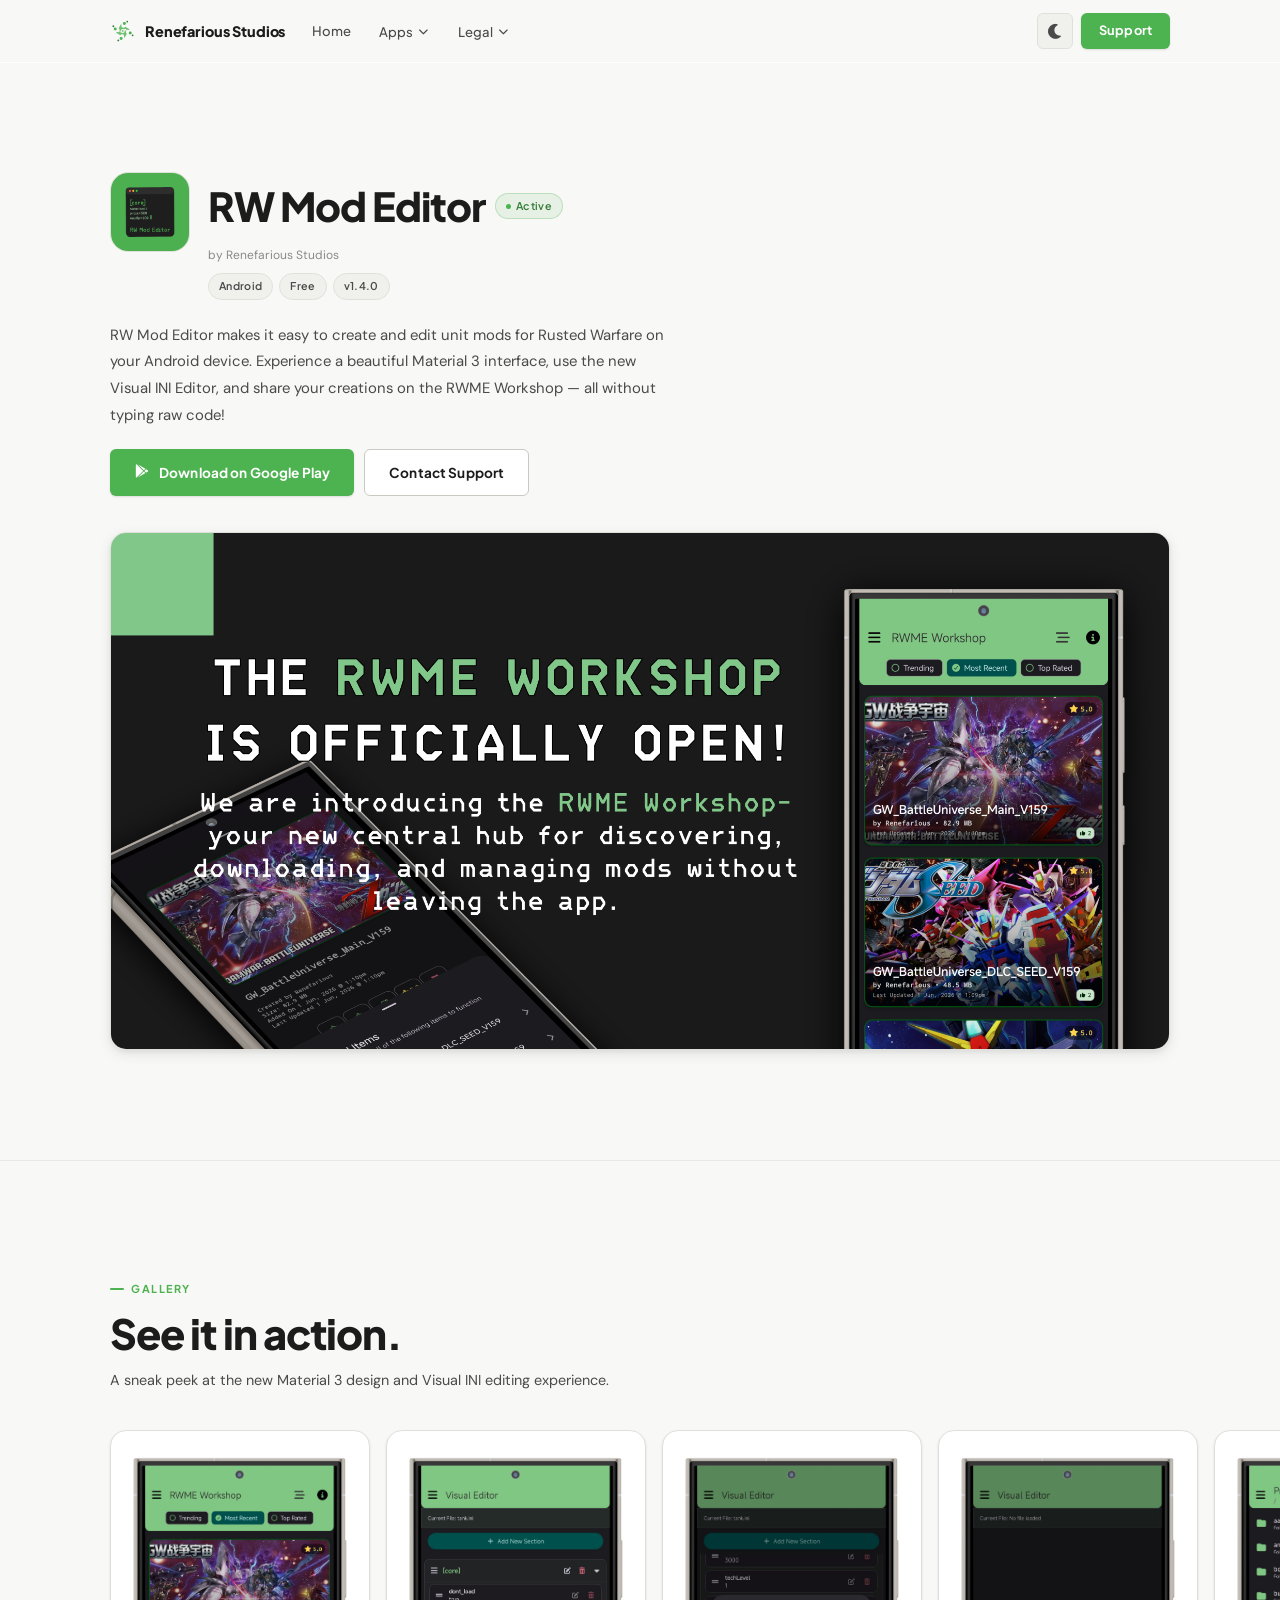
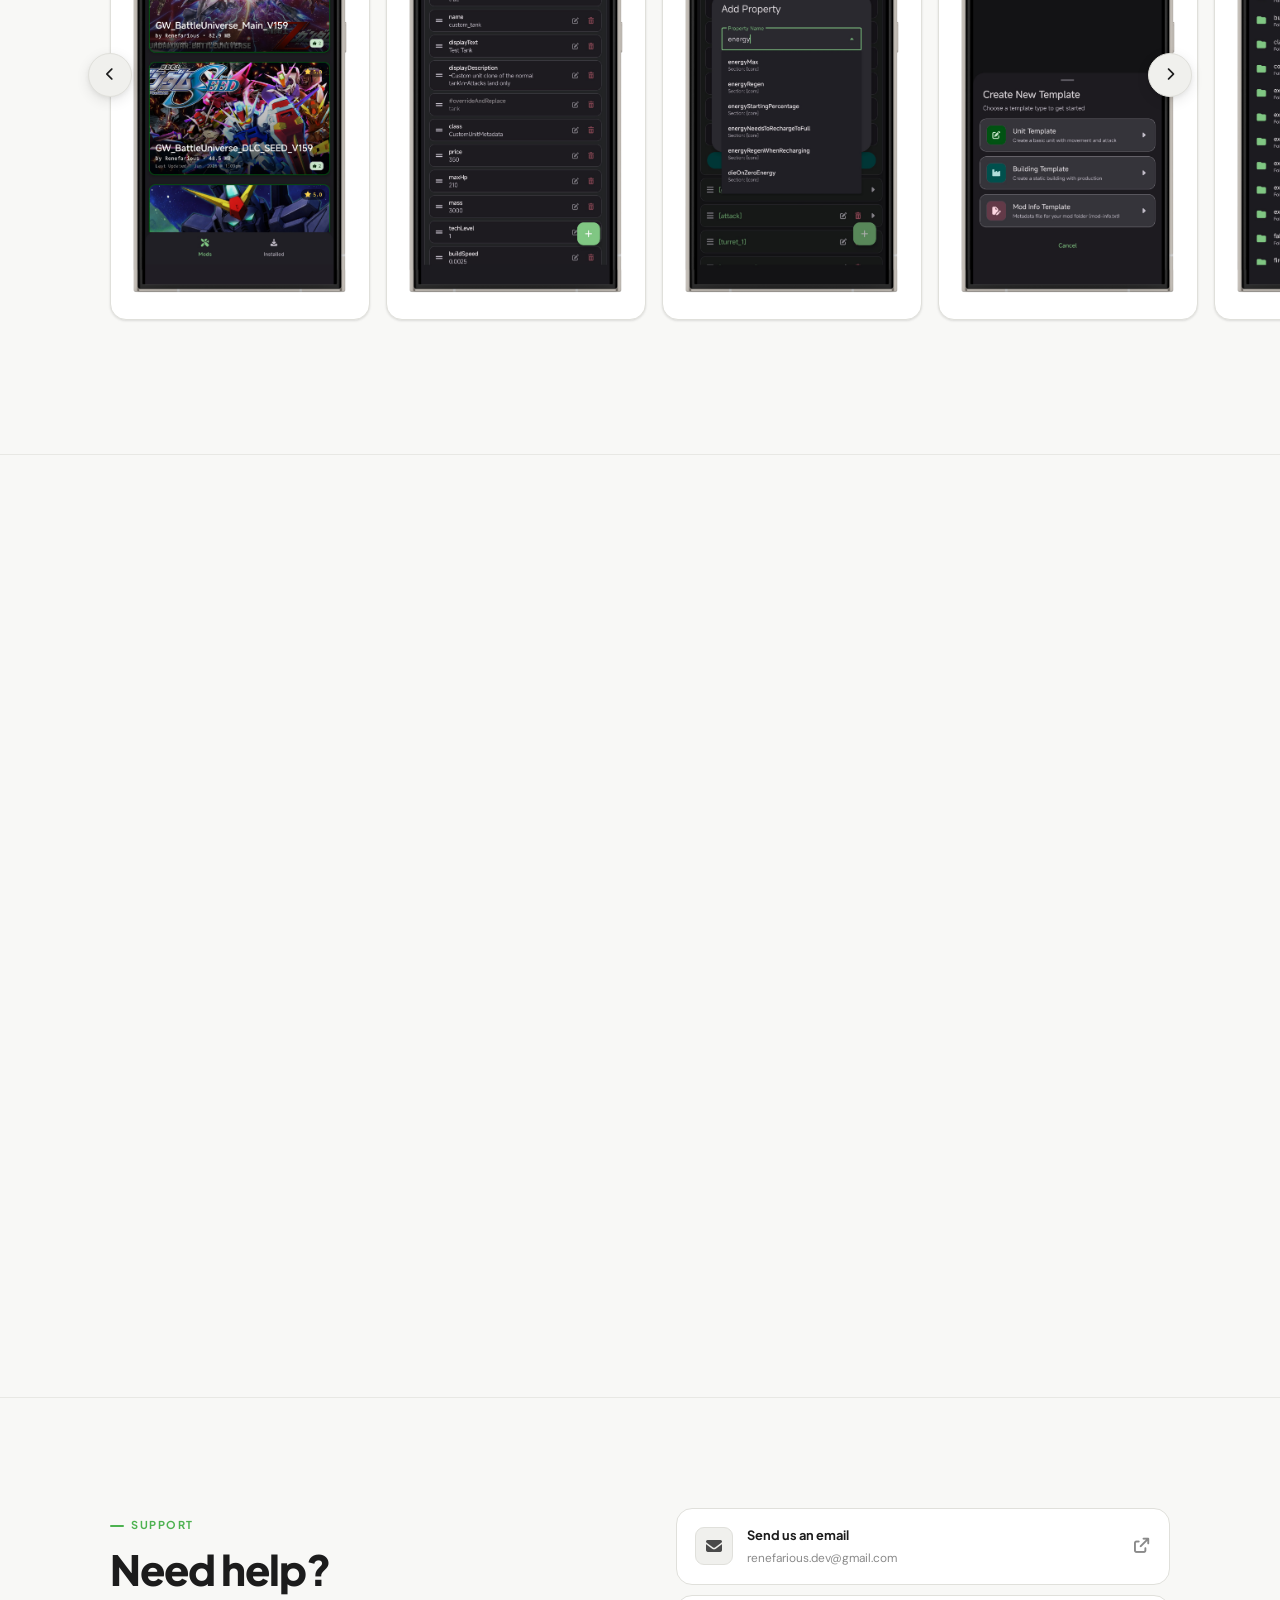
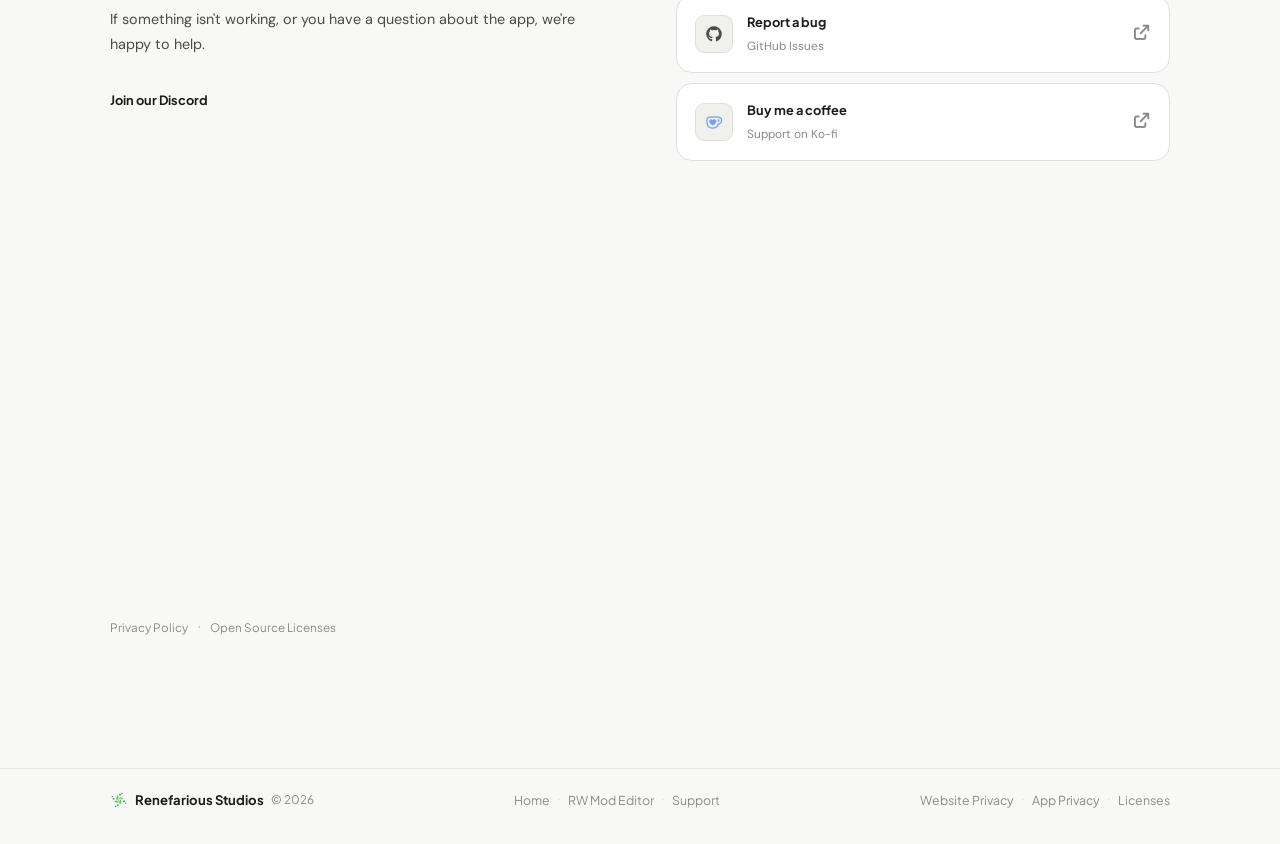
==== commit 10c22729: "deploy: caa297ffbd2c29486b6c014291a069fb2e959671 renefarious/renefarious.github.io-source@caa297ffbd" ====
--- a/rw-mod-editor/index.html
+++ b/rw-mod-editor/index.html
@@ -1,4 +1,4 @@
-<!DOCTYPE html><html lang="en"> <head><meta charset="UTF-8"><meta name="viewport" content="width=device-width, initial-scale=1.0"><meta name="description" content="RW Mod Editor is a free Android app for editing Rusted Warfare unit mod files. Download on Google Play."><meta name="theme-color" content="#4db250"><meta property="og:title" content="RW Mod Editor — Renefarious Studios"><meta property="og:description" content="RW Mod Editor is a free Android app for editing Rusted Warfare unit mod files. Download on Google Play."><meta property="og:type" content="website"><meta name="twitter:card" content="summary"><title>RW Mod Editor — Renefarious Studios</title><link rel="icon" type="image/svg+xml" href="/public/favicon.svg"><!-- Fonts --><link rel="preconnect" href="https://fonts.googleapis.com"><link rel="preconnect" href="https://fonts.gstatic.com" crossorigin><link href="https://fonts.googleapis.com/css2?family=Plus+Jakarta+Sans:wght@400;500;600;700;800&family=DM+Sans:opsz,wght@9..40,400;9..40,500;9..40,600&family=DM+Mono:wght@400;500&display=swap" rel="stylesheet"><!--
+<!DOCTYPE html><html lang="en"> <head><meta charset="UTF-8"><meta name="viewport" content="width=device-width, initial-scale=1.0"><meta name="description" content="RW Mod Editor is a free Android app for editing Rusted Warfare unit mod files. Download on Google Play."><meta name="theme-color" content="#4db250"><meta property="og:title" content="RW Mod Editor — Renefarious Studios"><meta property="og:description" content="RW Mod Editor is a free Android app for editing Rusted Warfare unit mod files. Download on Google Play."><meta property="og:type" content="website"><meta name="twitter:card" content="summary"><title>RW Mod Editor — Renefarious Studios</title><link rel="icon" type="image/svg+xml" href="/favicon.svg"><!-- Fonts --><link rel="preconnect" href="https://fonts.googleapis.com"><link rel="preconnect" href="https://fonts.gstatic.com" crossorigin><link href="https://fonts.googleapis.com/css2?family=Plus+Jakarta+Sans:wght@400;500;600;700;800&family=DM+Sans:opsz,wght@9..40,400;9..40,500;9..40,600&family=DM+Mono:wght@400;500&display=swap" rel="stylesheet"><!--
       Theme init — runs synchronously before first paint to prevent
       a flash of the wrong theme. Reads localStorage first, then
       falls back to OS preference.
@@ -14,33 +14,27 @@
           }
         } catch (_) {}
       })();
-    </script><link rel="stylesheet" href="/_astro/Footer.g6FC_oDN.css">
-<link rel="stylesheet" href="/_astro/index@_@astro.CqLDCbgT.css"></head> <body>  <header class="nav" id="nav" data-astro-cid-dmqpwcec> <div class="nav__inner container" data-astro-cid-dmqpwcec> <!-- ── Wordmark ───────────────────────────────────────── --> <a href="/" class="nav__logo" aria-label="Renefarious Studios — home" data-astro-cid-dmqpwcec> <img src="/_astro/logo-mark.C60Dcxo3.svg" alt="Renefarious Studios logo" width="26" height="26" class="nav__logo-img" data-astro-cid-dmqpwcec> <span class="nav__logo-name" data-astro-cid-dmqpwcec>Renefarious Studios</span> </a> <!-- ── Desktop links ─────────────────────────────────── --> <nav class="nav__links hide-mobile" aria-label="Primary navigation" data-astro-cid-dmqpwcec> <a href="/" class="nav__link" data-astro-cid-dmqpwcec>Home</a> <!-- Apps dropdown --> <div class="nav__dropdown" id="apps-dd" data-astro-cid-dmqpwcec> <button class="nav__link nav__dd-btn" aria-haspopup="true" aria-expanded="false" aria-controls="apps-menu" data-astro-cid-dmqpwcec>
+    </script><script src="https://challenges.cloudflare.com/turnstile/v0/api.js?render=explicit" async defer></script><link rel="stylesheet" href="/_astro/Footer.g6FC_oDN.css"><link rel="stylesheet" href="/_astro/index.BdeQpuYt.css"></head> <body>  <header class="nav" id="nav" data-astro-cid-dmqpwcec> <div class="nav__inner container" data-astro-cid-dmqpwcec> <!-- ── Wordmark ───────────────────────────────────────── --> <a href="/" class="nav__logo" aria-label="Renefarious Studios — home" data-astro-cid-dmqpwcec> <img src="/logo.svg" alt="Renefarious Studios logo" width="26" height="26" class="nav__logo-img" data-astro-cid-dmqpwcec> <span class="nav__logo-name" data-astro-cid-dmqpwcec>Renefarious Studios</span> </a> <nav class="nav__links hide-mobile" aria-label="Primary navigation" data-astro-cid-dmqpwcec> <a href="/" class="nav__link" data-astro-cid-dmqpwcec>Home</a> <!-- Apps dropdown --> <div class="nav__dropdown" id="apps-dd" data-astro-cid-dmqpwcec> <button class="nav__link nav__dd-btn" aria-haspopup="true" aria-expanded="false" aria-controls="apps-menu" data-astro-cid-dmqpwcec>
 Apps
-<svg class="nav__chevron" viewBox="0 0 10 10" fill="none" width="9" height="9" aria-hidden="true" data-astro-cid-dmqpwcec> <path d="M2 3.5l3 3 3-3" stroke="currentColor" stroke-width="1.4" stroke-linecap="round" stroke-linejoin="round" data-astro-cid-dmqpwcec></path> </svg> </button> <div class="nav__dd-menu" id="apps-menu" role="menu" data-astro-cid-dmqpwcec> <a href="/rw-mod-editor" class="nav__dd-item" role="menuitem" data-astro-cid-dmqpwcec> <span class="ndi__name" data-astro-cid-dmqpwcec>RW Mod Editor</span> <span class="ndi__desc" data-astro-cid-dmqpwcec>INI editor for Rusted Warfare</span> </a> </div> </div> <!-- Legal dropdown --> <div class="nav__dropdown" id="legal-dd" data-astro-cid-dmqpwcec> <button class="nav__link nav__dd-btn" aria-haspopup="true" aria-expanded="false" aria-controls="legal-menu" data-astro-cid-dmqpwcec>
+<i class="fa-solid fa-chevron-down nav__chevron" style="font-size: 10px;" aria-hidden="true" data-astro-cid-dmqpwcec></i> </button> <div class="nav__dd-menu" id="apps-menu" role="menu" data-astro-cid-dmqpwcec> <a href="/rw-mod-editor" class="nav__dd-item" role="menuitem" data-astro-cid-dmqpwcec> <span class="ndi__name" data-astro-cid-dmqpwcec>RW Mod Editor</span> <span class="ndi__desc" data-astro-cid-dmqpwcec>INI editor for Rusted Warfare</span> </a> <a href="/rw-mod-editor/workshop" class="nav__dd-item" role="menuitem" data-astro-cid-dmqpwcec> <span class="ndi__name" data-astro-cid-dmqpwcec>RWME Workshop</span> <span class="ndi__desc" data-astro-cid-dmqpwcec>Browse community unit mods & maps</span> </a> </div> </div> <!-- Legal dropdown --> <div class="nav__dropdown" id="legal-dd" data-astro-cid-dmqpwcec> <button class="nav__link nav__dd-btn" aria-haspopup="true" aria-expanded="false" aria-controls="legal-menu" data-astro-cid-dmqpwcec>
 Legal
-<svg class="nav__chevron" viewBox="0 0 10 10" fill="none" width="9" height="9" aria-hidden="true" data-astro-cid-dmqpwcec> <path d="M2 3.5l3 3 3-3" stroke="currentColor" stroke-width="1.4" stroke-linecap="round" stroke-linejoin="round" data-astro-cid-dmqpwcec></path> </svg> </button> <div class="nav__dd-menu" id="legal-menu" role="menu" data-astro-cid-dmqpwcec> <a href="/legal/privacy-policy" class="nav__dd-item" role="menuitem" data-astro-cid-dmqpwcec> <span class="ndi__name" data-astro-cid-dmqpwcec>Website Privacy Policy</span> <span class="ndi__desc" data-astro-cid-dmqpwcec>This site's data practices</span> </a> <a href="/rw-mod-editor/legal/app-privacy-policy" class="nav__dd-item" role="menuitem" data-astro-cid-dmqpwcec> <span class="ndi__name" data-astro-cid-dmqpwcec>App Privacy Policy</span> <span class="ndi__desc" data-astro-cid-dmqpwcec>RW Mod Editor data practices</span> </a> <a href="/rw-mod-editor/legal/open-source-licenses" class="nav__dd-item" role="menuitem" data-astro-cid-dmqpwcec> <span class="ndi__name" data-astro-cid-dmqpwcec>Open Source Licenses</span> <span class="ndi__desc" data-astro-cid-dmqpwcec>Third-party attributions</span> </a> </div> </div> </nav> <!-- ── Theme toggle (RIGHT side, before Support) ────── --> <button class="theme-toggle hide-mobile" id="theme-toggle" aria-label="Toggle light/dark mode" title="Toggle theme" data-astro-cid-dmqpwcec> <svg class="icon-sun" viewBox="0 0 20 20" fill="none" width="16" height="16" aria-hidden="true" data-astro-cid-dmqpwcec> <circle cx="10" cy="10" r="4" stroke="currentColor" stroke-width="1.5" data-astro-cid-dmqpwcec></circle> <path d="M10 2v2M10 16v2M2 10h2M16 10h2M4.93 4.93l1.41 1.41M13.66 13.66l1.41 1.41M4.93 15.07l1.41-1.41M13.66 6.34l1.41-1.41" stroke="currentColor" stroke-width="1.5" stroke-linecap="round" data-astro-cid-dmqpwcec></path> </svg> <svg class="icon-moon" viewBox="0 0 20 20" fill="none" width="16" height="16" aria-hidden="true" data-astro-cid-dmqpwcec> <path d="M17.5 11.5A7.5 7.5 0 118.5 2.5a5.5 5.5 0 009 9z" stroke="currentColor" stroke-width="1.5" stroke-linejoin="round" data-astro-cid-dmqpwcec></path> </svg> </button> <!-- ── Support CTA ───────────────────────────────────── --> <a href="mailto:renefarious.dev@gmail.com" class="btn btn--primary nav__cta hide-mobile" aria-label="Email support" data-astro-cid-dmqpwcec>
+<i class="fa-solid fa-chevron-down nav__chevron" style="font-size: 10px;" aria-hidden="true" data-astro-cid-dmqpwcec></i> </button> <div class="nav__dd-menu" id="legal-menu" role="menu" data-astro-cid-dmqpwcec> <a href="/legal/privacy-policy" class="nav__dd-item" role="menuitem" data-astro-cid-dmqpwcec> <span class="ndi__name" data-astro-cid-dmqpwcec>Website Privacy Policy</span> <span class="ndi__desc" data-astro-cid-dmqpwcec>This site's data practices</span> </a> <a href="/rw-mod-editor/legal/app-privacy-policy" class="nav__dd-item" role="menuitem" data-astro-cid-dmqpwcec> <span class="ndi__name" data-astro-cid-dmqpwcec>App Privacy Policy</span> <span class="ndi__desc" data-astro-cid-dmqpwcec>RW Mod Editor data practices</span> </a> <a href="/rw-mod-editor/legal/open-source-licenses" class="nav__dd-item" role="menuitem" data-astro-cid-dmqpwcec> <span class="ndi__name" data-astro-cid-dmqpwcec>Open Source Licenses</span> <span class="ndi__desc" data-astro-cid-dmqpwcec>Third-party attributions</span> </a> </div> </div> </nav> <!-- ── Theme toggle (RIGHT side, before Support) ────── --> <button class="theme-toggle hide-mobile" id="theme-toggle" aria-label="Toggle light/dark mode" title="Toggle theme" data-astro-cid-dmqpwcec> <i class="fa-solid fa-sun icon-sun" style="font-size: 15px;" aria-hidden="true" data-astro-cid-dmqpwcec></i> <i class="fa-solid fa-moon icon-moon" style="font-size: 15px;" aria-hidden="true" data-astro-cid-dmqpwcec></i> </button> <!-- ── Support CTA ───────────────────────────────────── --> <a href="mailto:renefarious.dev@gmail.com" class="btn btn--primary nav__cta hide-mobile" aria-label="Email support" data-astro-cid-dmqpwcec>
 Support
-</a> <!-- ── Mobile hamburger ──────────────────────────────── --> <button class="nav__hamburger hide-desktop" id="hamburger" aria-label="Open menu" aria-expanded="false" aria-controls="mobile-menu" data-astro-cid-dmqpwcec> <span class="bar" data-astro-cid-dmqpwcec></span> <span class="bar" data-astro-cid-dmqpwcec></span> <span class="bar" data-astro-cid-dmqpwcec></span> </button> </div> <!-- Mobile menu --> <div class="nav__mobile" id="mobile-menu" aria-hidden="true" data-astro-cid-dmqpwcec> <a href="/" class="nav__mobile-link" data-astro-cid-dmqpwcec>Home</a> <p class="nav__mobile-group-label" data-astro-cid-dmqpwcec>Apps</p> <a href="/rw-mod-editor" class="nav__mobile-link nav__mobile-link--sub" data-astro-cid-dmqpwcec>RW Mod Editor</a> <p class="nav__mobile-group-label" data-astro-cid-dmqpwcec>Legal</p> <a href="/legal/privacy-policy" class="nav__mobile-link nav__mobile-link--sub" data-astro-cid-dmqpwcec>Website Privacy Policy</a> <a href="/rw-mod-editor/legal/app-privacy-policy" class="nav__mobile-link nav__mobile-link--sub" data-astro-cid-dmqpwcec>App Privacy Policy</a> <a href="/rw-mod-editor/legal/open-source-licenses" class="nav__mobile-link nav__mobile-link--sub" data-astro-cid-dmqpwcec>Open Source Licenses</a> <a href="mailto:renefarious.dev@gmail.com" class="nav__mobile-link" data-astro-cid-dmqpwcec>Support</a> <!-- Theme toggle for mobile --> <div class="nav__mobile-theme" data-astro-cid-dmqpwcec> <span class="nav__mobile-theme-label" data-astro-cid-dmqpwcec>Theme</span> <button class="theme-toggle" id="theme-toggle-mobile" aria-label="Toggle light/dark mode" data-astro-cid-dmqpwcec> <svg class="icon-sun" viewBox="0 0 20 20" fill="none" width="15" height="15" aria-hidden="true" data-astro-cid-dmqpwcec> <circle cx="10" cy="10" r="4" stroke="currentColor" stroke-width="1.5" data-astro-cid-dmqpwcec></circle> <path d="M10 2v2M10 16v2M2 10h2M16 10h2M4.93 4.93l1.41 1.41M13.66 13.66l1.41 1.41M4.93 15.07l1.41-1.41M13.66 6.34l1.41-1.41" stroke="currentColor" stroke-width="1.5" stroke-linecap="round" data-astro-cid-dmqpwcec></path> </svg> <svg class="icon-moon" viewBox="0 0 20 20" fill="none" width="15" height="15" aria-hidden="true" data-astro-cid-dmqpwcec> <path d="M17.5 11.5A7.5 7.5 0 118.5 2.5a5.5 5.5 0 009 9z" stroke="currentColor" stroke-width="1.5" stroke-linejoin="round" data-astro-cid-dmqpwcec></path> </svg> </button> </div> </div> </header>  <script type="module">const l=document.getElementById("nav");window.addEventListener("scroll",()=>{l.classList.toggle("scrolled",window.scrollY>10)},{passive:!0});function i(e){document.documentElement.setAttribute("data-theme",e);try{localStorage.setItem("rs-theme",e)}catch{}}const s=document.getElementById("theme-toggle"),u=document.getElementById("theme-toggle-mobile");[s,u].forEach(e=>{e?.addEventListener("click",()=>{const t=document.documentElement.getAttribute("data-theme")??"light";i(t==="dark"?"light":"dark")})});const n=document.getElementById("hamburger"),r=document.getElementById("mobile-menu");n.addEventListener("click",()=>{const e=n.getAttribute("aria-expanded")==="true";n.setAttribute("aria-expanded",String(!e)),r.setAttribute("aria-hidden",String(e))});r.querySelectorAll("a").forEach(e=>{e.addEventListener("click",()=>{n.setAttribute("aria-expanded","false"),r.setAttribute("aria-hidden","true")})});document.querySelectorAll(".nav__dropdown").forEach(e=>{const t=e.querySelector(".nav__dd-btn"),a=e.querySelector(".nav__dd-menu");t.addEventListener("click",o=>{o.stopPropagation();const c=t.getAttribute("aria-expanded")==="true";document.querySelectorAll(".nav__dd-btn").forEach(d=>{d.setAttribute("aria-expanded","false"),d.closest(".nav__dropdown")?.querySelector(".nav__dd-menu")?.classList.remove("open")}),c||(t.setAttribute("aria-expanded","true"),a.classList.add("open"))})});document.addEventListener("click",()=>{document.querySelectorAll(".nav__dd-btn").forEach(e=>{e.setAttribute("aria-expanded","false"),e.closest(".nav__dropdown")?.querySelector(".nav__dd-menu")?.classList.remove("open")})});</script> <main id="main-content" style="padding-top: 62px;" data-astro-cid-yztx2q2q> <!-- ── App header ────────────────────────────────────── --> <section class="app-hero section" aria-label="RW Mod Editor" data-astro-cid-yztx2q2q> <div class="container" data-astro-cid-yztx2q2q> <div class="app-hero__inner" data-astro-cid-yztx2q2q> <div class="app-hero__identity" data-reveal data-astro-cid-yztx2q2q> <!-- App icon placeholder --> <div class="app-hero__icon" data-astro-cid-yztx2q2q> <div class="icon-ph" aria-hidden="true" data-astro-cid-yztx2q2q> <svg viewBox="0 0 24 24" fill="none" width="28" height="28" stroke="currentColor" stroke-width="1.4" stroke-linecap="round" data-astro-cid-yztx2q2q> <rect x="3" y="3" width="18" height="18" rx="5" data-astro-cid-yztx2q2q></rect> <path d="M7 8h10M7 12h7M7 16h8" data-astro-cid-yztx2q2q></path> </svg> </div> <!--
-                Replace with actual icon once available:
-                <img src="/images/rw-mod-editor-icon.png" alt="RW Mod Editor icon" width="80" height="80" />
-              --> </div> <div class="app-hero__title-block" data-astro-cid-yztx2q2q> <div class="app-hero__title-row" data-astro-cid-yztx2q2q> <h1 class="app-hero__name" data-astro-cid-yztx2q2q>RW Mod Editor</h1> <span class="badge badge--success" data-astro-cid-yztx2q2q> <span class="badge-dot" aria-hidden="true" data-astro-cid-yztx2q2q></span>Active
-</span> </div> <p class="app-hero__by" data-astro-cid-yztx2q2q>by Renefarious Studios</p> <div class="app-hero__tags" data-astro-cid-yztx2q2q> <span class="badge" data-astro-cid-yztx2q2q>Android</span> <span class="badge" data-astro-cid-yztx2q2q>Free</span> <span class="badge" data-astro-cid-yztx2q2q>v1.0.0</span> </div> </div> </div> <div class="app-hero__content" data-reveal data-delay="80" data-astro-cid-yztx2q2q> <p class="app-hero__desc" data-astro-cid-yztx2q2q>
+</a> <!-- ── Mobile hamburger ──────────────────────────────── --> <button class="nav__hamburger hide-desktop" id="hamburger" aria-label="Open menu" aria-expanded="false" aria-controls="mobile-menu" data-astro-cid-dmqpwcec> <span class="bar" data-astro-cid-dmqpwcec></span> <span class="bar" data-astro-cid-dmqpwcec></span> <span class="bar" data-astro-cid-dmqpwcec></span> </button> </div> <!-- Mobile menu --> <div class="nav__mobile" id="mobile-menu" aria-hidden="true" data-astro-cid-dmqpwcec> <a href="/" class="nav__mobile-link" data-astro-cid-dmqpwcec>Home</a> <p class="nav__mobile-group-label" data-astro-cid-dmqpwcec>Apps</p> <a href="/rw-mod-editor" class="nav__mobile-link nav__mobile-link--sub" data-astro-cid-dmqpwcec>RW Mod Editor</a> <a href="/rw-mod-editor/workshop" class="nav__mobile-link nav__mobile-link--sub" data-astro-cid-dmqpwcec>RWME Workshop</a> <p class="nav__mobile-group-label" data-astro-cid-dmqpwcec>Legal</p> <a href="/legal/privacy-policy" class="nav__mobile-link nav__mobile-link--sub" data-astro-cid-dmqpwcec>Website Privacy Policy</a> <a href="/rw-mod-editor/legal/app-privacy-policy" class="nav__mobile-link nav__mobile-link--sub" data-astro-cid-dmqpwcec>App Privacy Policy</a> <a href="/rw-mod-editor/legal/open-source-licenses" class="nav__mobile-link nav__mobile-link--sub" data-astro-cid-dmqpwcec>Open Source Licenses</a> <a href="mailto:renefarious.dev@gmail.com" class="nav__mobile-link" data-astro-cid-dmqpwcec>Support</a> <!-- Theme toggle for mobile --> <div class="nav__mobile-theme" data-astro-cid-dmqpwcec> <span class="nav__mobile-theme-label" data-astro-cid-dmqpwcec>Theme</span> <button class="theme-toggle" id="theme-toggle-mobile" aria-label="Toggle light/dark mode" data-astro-cid-dmqpwcec> <i class="fa-solid fa-sun icon-sun" style="font-size: 14px;" aria-hidden="true" data-astro-cid-dmqpwcec></i> <i class="fa-solid fa-moon icon-moon" style="font-size: 14px;" aria-hidden="true" data-astro-cid-dmqpwcec></i> </button> </div> </div> </header>  <script type="module">const l=document.getElementById("nav");window.addEventListener("scroll",()=>{l.classList.toggle("scrolled",window.scrollY>10)},{passive:!0});function i(e){document.documentElement.setAttribute("data-theme",e);try{localStorage.setItem("rs-theme",e)}catch{}}const s=document.getElementById("theme-toggle"),u=document.getElementById("theme-toggle-mobile");[s,u].forEach(e=>{e?.addEventListener("click",()=>{const t=document.documentElement.getAttribute("data-theme")??"light";i(t==="dark"?"light":"dark")})});const n=document.getElementById("hamburger"),r=document.getElementById("mobile-menu");n.addEventListener("click",()=>{const e=n.getAttribute("aria-expanded")==="true";n.setAttribute("aria-expanded",String(!e)),r.setAttribute("aria-hidden",String(e))});r.querySelectorAll("a").forEach(e=>{e.addEventListener("click",()=>{n.setAttribute("aria-expanded","false"),r.setAttribute("aria-hidden","true")})});document.querySelectorAll(".nav__dropdown").forEach(e=>{const t=e.querySelector(".nav__dd-btn"),a=e.querySelector(".nav__dd-menu");t.addEventListener("click",o=>{o.stopPropagation();const c=t.getAttribute("aria-expanded")==="true";document.querySelectorAll(".nav__dd-btn").forEach(d=>{d.setAttribute("aria-expanded","false"),d.closest(".nav__dropdown")?.querySelector(".nav__dd-menu")?.classList.remove("open")}),c||(t.setAttribute("aria-expanded","true"),a.classList.add("open"))})});document.addEventListener("click",()=>{document.querySelectorAll(".nav__dd-btn").forEach(e=>{e.setAttribute("aria-expanded","false"),e.closest(".nav__dropdown")?.querySelector(".nav__dd-menu")?.classList.remove("open")})});</script> <main id="main-content" style="padding-top: 62px;" data-astro-cid-yztx2q2q> <!-- ── App header ────────────────────────────────────── --> <section class="app-hero section" aria-label="RW Mod Editor" data-astro-cid-yztx2q2q> <div class="container" data-astro-cid-yztx2q2q> <div class="app-hero__inner" data-astro-cid-yztx2q2q> <div class="app-hero__identity" data-reveal data-astro-cid-yztx2q2q> <!-- App icon placeholder --> <div class="app-hero__icon" data-astro-cid-yztx2q2q> <div class="icon-ph" aria-hidden="true" data-astro-cid-yztx2q2q> <img src="/rw-mod-editor.png" alt="RW Mod Editor icon" width="80" height="80" data-astro-cid-yztx2q2q> </div> </div> <div class="app-hero__title-block" data-astro-cid-yztx2q2q> <div class="app-hero__title-row" data-astro-cid-yztx2q2q> <h1 class="app-hero__name" data-astro-cid-yztx2q2q>RW Mod Editor</h1> <span class="badge badge--success" data-astro-cid-yztx2q2q> <span class="badge-dot" aria-hidden="true" data-astro-cid-yztx2q2q></span>Active
+</span> </div> <p class="app-hero__by" data-astro-cid-yztx2q2q>by Renefarious Studios</p> <div class="app-hero__tags" data-astro-cid-yztx2q2q> <span class="badge" data-astro-cid-yztx2q2q>Android</span> <span class="badge" data-astro-cid-yztx2q2q>Free</span> <span class="badge" data-astro-cid-yztx2q2q>v1.4.0</span> </div> </div> </div> <div class="app-hero__content" data-reveal data-delay="80" data-astro-cid-yztx2q2q> <p class="app-hero__desc" data-astro-cid-yztx2q2q>
 RW Mod Editor makes it easy to create and edit unit mods
-              for Rusted Warfare on your Android device. Open a mod file,
-              make your changes, and save — all without needing to type raw code.
-</p> <div class="app-hero__ctas" data-astro-cid-yztx2q2q> <a href="https://play.google.com/store/apps/details?id=com.renefarious.rweditor" class="btn btn--primary" target="_blank" rel="noopener noreferrer" data-astro-cid-yztx2q2q> <svg viewBox="0 0 24 24" fill="currentColor" width="15" height="15" aria-hidden="true" data-astro-cid-yztx2q2q> <path d="M3.18 23.82c.36.2.78.2 1.14.02L16.5 12 4.32.16C3.96-.02 3.54-.02 3.18.18A1.3 1.3 0 002.5 1.3v21.4c0 .5.26.93.68 1.12z" opacity=".9" data-astro-cid-yztx2q2q></path> <path d="M20.3 10.22l-2.8-1.58L14.24 12l3.26 3.36 2.8-1.58c.8-.45.8-3.11 0-3.56z" data-astro-cid-yztx2q2q></path> <path d="M4.32 23.84l11.28-11.5L4.32.16 16.5 12 4.32 23.84z" opacity=".6" data-astro-cid-yztx2q2q></path> </svg>
+              for Rusted Warfare on your Android device. Experience a beautiful 
+              Material 3 interface, use the new Visual INI Editor, and share your 
+              creations on the RWME Workshop — all without typing raw code!
+</p> <div class="app-hero__ctas" data-astro-cid-yztx2q2q> <a href="https://play.google.com/store/apps/details?id=com.renefarious.rweditor" class="btn btn--primary" target="_blank" rel="noopener noreferrer" data-astro-cid-yztx2q2q> <i class="fa-brands fa-google-play" data-astro-cid-yztx2q2q></i>
 Download on Google Play
 </a> <a href="mailto:renefarious.dev@gmail.com" class="btn btn--secondary" data-astro-cid-yztx2q2q>
 Contact Support
-</a> </div> </div> </div> <!-- Screenshot placeholder --> <div class="app-hero__screenshot" data-reveal data-delay="120" aria-hidden="true" data-astro-cid-yztx2q2q> <div class="screenshot-ph" data-astro-cid-yztx2q2q> <svg viewBox="0 0 24 24" fill="none" width="22" height="22" stroke="currentColor" stroke-width="1.3" aria-hidden="true" data-astro-cid-yztx2q2q> <rect x="2" y="3" width="20" height="18" rx="3" data-astro-cid-yztx2q2q></rect> <circle cx="8.5" cy="8.5" r="1.5" data-astro-cid-yztx2q2q></circle> <path d="M21 15l-5-5L5 21" data-astro-cid-yztx2q2q></path> </svg>
-App screenshot
-<span class="screenshot-ph__hint" data-astro-cid-yztx2q2q>/public/images/rw-mod-editor-screenshot.png · 1200×600px</span> </div> <!--
-            Uncomment once screenshot is ready:
-            <img src="/images/rw-mod-editor-screenshot.png" alt="RW Mod Editor screenshot" width="1200" height="600" />
-          --> </div> </div> </section> <div class="divider" role="separator" aria-hidden="true" data-astro-cid-yztx2q2q></div> <!-- ── Features ──────────────────────────────────────── --> <section class="features section" aria-label="App features" data-astro-cid-yztx2q2q> <div class="container" data-astro-cid-yztx2q2q> <div class="features__header" data-reveal data-astro-cid-yztx2q2q> <p class="section-label" data-astro-cid-yztx2q2q>Features</p> <h2 class="section-title" data-astro-cid-yztx2q2q>What you can do.</h2> <p class="features__sub" data-astro-cid-yztx2q2q>
+</a> </div> </div> </div> <div class="app-hero__screenshot" data-reveal data-delay="120" aria-hidden="true" data-astro-cid-yztx2q2q> <img src="/feature-graphics.png" alt="RW Mod Editor screenshot" width="1200" height="600" data-astro-cid-yztx2q2q> </div> </div> </section> <div class="divider" role="separator" aria-hidden="true" data-astro-cid-yztx2q2q></div> <!-- ── Gallery ───────────────────────────────────────── --> <section class="gallery section" aria-label="Screenshots" data-astro-cid-yztx2q2q> <div class="container" data-astro-cid-yztx2q2q> <div class="gallery__header" data-reveal data-astro-cid-yztx2q2q> <p class="section-label" data-astro-cid-yztx2q2q>Gallery</p> <h2 class="section-title" data-astro-cid-yztx2q2q>See it in action.</h2> <p class="gallery__sub" data-astro-cid-yztx2q2q>
+A sneak peek at the new Material 3 design and Visual INI editing experience.
+</p> </div> <div class="gallery__nav-container" data-astro-cid-yztx2q2q> <button class="gallery__nav-btn gallery__nav-btn--prev" aria-label="Previous screenshots" data-astro-cid-yztx2q2q> <i class="fa-solid fa-chevron-left" data-astro-cid-yztx2q2q></i> </button> <div class="gallery__track-wrapper" data-reveal data-delay="100" data-astro-cid-yztx2q2q> <div class="gallery__track" data-astro-cid-yztx2q2q> <button class="gallery__item gallery__item--btn" aria-label="View screenshot 1 full screen" data-astro-cid-yztx2q2q> <img src="/ss_0.png" alt="Screenshot 1" loading="lazy" data-astro-cid-yztx2q2q> <div class="gallery__item-overlay" aria-hidden="true" data-astro-cid-yztx2q2q> <i class="fa-solid fa-magnifying-glass-plus" data-astro-cid-yztx2q2q></i> </div> </button><button class="gallery__item gallery__item--btn" aria-label="View screenshot 2 full screen" data-astro-cid-yztx2q2q> <img src="/ss_1.png" alt="Screenshot 2" loading="lazy" data-astro-cid-yztx2q2q> <div class="gallery__item-overlay" aria-hidden="true" data-astro-cid-yztx2q2q> <i class="fa-solid fa-magnifying-glass-plus" data-astro-cid-yztx2q2q></i> </div> </button><button class="gallery__item gallery__item--btn" aria-label="View screenshot 3 full screen" data-astro-cid-yztx2q2q> <img src="/ss_2.png" alt="Screenshot 3" loading="lazy" data-astro-cid-yztx2q2q> <div class="gallery__item-overlay" aria-hidden="true" data-astro-cid-yztx2q2q> <i class="fa-solid fa-magnifying-glass-plus" data-astro-cid-yztx2q2q></i> </div> </button><button class="gallery__item gallery__item--btn" aria-label="View screenshot 4 full screen" data-astro-cid-yztx2q2q> <img src="/ss_3.png" alt="Screenshot 4" loading="lazy" data-astro-cid-yztx2q2q> <div class="gallery__item-overlay" aria-hidden="true" data-astro-cid-yztx2q2q> <i class="fa-solid fa-magnifying-glass-plus" data-astro-cid-yztx2q2q></i> </div> </button><button class="gallery__item gallery__item--btn" aria-label="View screenshot 5 full screen" data-astro-cid-yztx2q2q> <img src="/ss_4.png" alt="Screenshot 5" loading="lazy" data-astro-cid-yztx2q2q> <div class="gallery__item-overlay" aria-hidden="true" data-astro-cid-yztx2q2q> <i class="fa-solid fa-magnifying-glass-plus" data-astro-cid-yztx2q2q></i> </div> </button><button class="gallery__item gallery__item--btn" aria-label="View screenshot 6 full screen" data-astro-cid-yztx2q2q> <img src="/ss_5.png" alt="Screenshot 6" loading="lazy" data-astro-cid-yztx2q2q> <div class="gallery__item-overlay" aria-hidden="true" data-astro-cid-yztx2q2q> <i class="fa-solid fa-magnifying-glass-plus" data-astro-cid-yztx2q2q></i> </div> </button><button class="gallery__item gallery__item--btn" aria-label="View screenshot 7 full screen" data-astro-cid-yztx2q2q> <img src="/ss_6.png" alt="Screenshot 7" loading="lazy" data-astro-cid-yztx2q2q> <div class="gallery__item-overlay" aria-hidden="true" data-astro-cid-yztx2q2q> <i class="fa-solid fa-magnifying-glass-plus" data-astro-cid-yztx2q2q></i> </div> </button><button class="gallery__item gallery__item--btn" aria-label="View screenshot 8 full screen" data-astro-cid-yztx2q2q> <img src="/ss_7.png" alt="Screenshot 8" loading="lazy" data-astro-cid-yztx2q2q> <div class="gallery__item-overlay" aria-hidden="true" data-astro-cid-yztx2q2q> <i class="fa-solid fa-magnifying-glass-plus" data-astro-cid-yztx2q2q></i> </div> </button> </div> </div> <button class="gallery__nav-btn gallery__nav-btn--next" aria-label="Next screenshots" data-astro-cid-yztx2q2q> <i class="fa-solid fa-chevron-right" data-astro-cid-yztx2q2q></i> </button> </div> </div> </section> <!-- ── Lightbox Modal ────────────────────────────────────── --> <dialog id="gallery-lightbox" class="lightbox" data-astro-cid-yztx2q2q> <div class="lightbox__inner" data-astro-cid-yztx2q2q> <button id="lightbox-close" class="lightbox__close" aria-label="Close lightbox" data-astro-cid-yztx2q2q> <i class="fa-solid fa-xmark" data-astro-cid-yztx2q2q></i> </button> <img id="lightbox-img" src="" alt="Zoomed screenshot" data-astro-cid-yztx2q2q> </div> </dialog> <div class="divider" role="separator" aria-hidden="true" data-astro-cid-yztx2q2q></div> <!-- ── Features ──────────────────────────────────────── --> <section class="features section" aria-label="App features" data-astro-cid-yztx2q2q> <div class="container" data-astro-cid-yztx2q2q> <div class="features__header" data-reveal data-astro-cid-yztx2q2q> <p class="section-label" data-astro-cid-yztx2q2q>Features</p> <h2 class="section-title" data-astro-cid-yztx2q2q>What you can do.</h2> <p class="features__sub" data-astro-cid-yztx2q2q>
 Everything you need to mod Rusted Warfare units, all in one place.
-</p> </div> <div class="features__grid" data-astro-cid-yztx2q2q> <div class="feature-card" data-reveal data-delay="0" data-astro-cid-yztx2q2q> <div class="fc__icon" aria-hidden="true" data-astro-cid-yztx2q2q> <svg viewBox="0 0 24 24" fill="none" width="16" height="16" stroke="currentColor" stroke-width="1.5" stroke-linecap="round" stroke-linejoin="round" data-astro-cid-yztx2q2q> <path d="M4 6h16M4 11h10M4 16h12" data-astro-cid-yztx2q2q></path> </svg> </div> <h3 class="fc__title" data-astro-cid-yztx2q2q>Open and edit mod files</h3> <p class="fc__desc" data-astro-cid-yztx2q2q>Load any Rusted Warfare unit file from your device and edit it with a simple, organised layout.</p> </div><div class="feature-card" data-reveal data-delay="55" data-astro-cid-yztx2q2q> <div class="fc__icon" aria-hidden="true" data-astro-cid-yztx2q2q> <svg viewBox="0 0 24 24" fill="none" width="16" height="16" stroke="currentColor" stroke-width="1.5" stroke-linecap="round" stroke-linejoin="round" data-astro-cid-yztx2q2q> <path d="M9 3H5a2 2 0 00-2 2v4m6-6h10a2 2 0 012 2v4M9 3v18m0 0h10a2 2 0 002-2V9M9 21H5a2 2 0 01-2-2V9m0 0h18" data-astro-cid-yztx2q2q></path> </svg> </div> <h3 class="fc__title" data-astro-cid-yztx2q2q>Smart property hints</h3> <p class="fc__desc" data-astro-cid-yztx2q2q>As you type a property name, the app shows matching suggestions and explains what each one does.</p> </div><div class="feature-card" data-reveal data-delay="110" data-astro-cid-yztx2q2q> <div class="fc__icon" aria-hidden="true" data-astro-cid-yztx2q2q> <svg viewBox="0 0 24 24" fill="none" width="16" height="16" stroke="currentColor" stroke-width="1.5" stroke-linecap="round" stroke-linejoin="round" data-astro-cid-yztx2q2q> <path d="M12 2a10 10 0 110 20A10 10 0 0112 2zm0 0v20M2 12h20" data-astro-cid-yztx2q2q></path> </svg> </div> <h3 class="fc__title" data-astro-cid-yztx2q2q>Colour picker</h3> <p class="fc__desc" data-astro-cid-yztx2q2q>Pick colours from a visual selector with live preview before you save.</p> </div><div class="feature-card" data-reveal data-delay="165" data-astro-cid-yztx2q2q> <div class="fc__icon" aria-hidden="true" data-astro-cid-yztx2q2q> <svg viewBox="0 0 24 24" fill="none" width="16" height="16" stroke="currentColor" stroke-width="1.5" stroke-linecap="round" stroke-linejoin="round" data-astro-cid-yztx2q2q> <path d="M9 5H7a2 2 0 00-2 2v12a2 2 0 002 2h10a2 2 0 002-2V7a2 2 0 00-2-2h-2M9 5a2 2 0 002 2h2a2 2 0 002-2M9 5a2 2 0 012-2h2a2 2 0 012 2" data-astro-cid-yztx2q2q></path> </svg> </div> <h3 class="fc__title" data-astro-cid-yztx2q2q>Start from a template</h3> <p class="fc__desc" data-astro-cid-yztx2q2q>New to modding? Use a ready-made unit or building template to get started quickly.</p> </div><div class="feature-card" data-reveal data-delay="220" data-astro-cid-yztx2q2q> <div class="fc__icon" aria-hidden="true" data-astro-cid-yztx2q2q> <svg viewBox="0 0 24 24" fill="none" width="16" height="16" stroke="currentColor" stroke-width="1.5" stroke-linecap="round" stroke-linejoin="round" data-astro-cid-yztx2q2q> <path d="M4 7V4h16v3M9 20h6M12 4v16" data-astro-cid-yztx2q2q></path> </svg> </div> <h3 class="fc__title" data-astro-cid-yztx2q2q>Custom fonts</h3> <p class="fc__desc" data-astro-cid-yztx2q2q>Adjust text size and font to suit how you like to read and work.</p> </div><div class="feature-card" data-reveal data-delay="275" data-astro-cid-yztx2q2q> <div class="fc__icon" aria-hidden="true" data-astro-cid-yztx2q2q> <svg viewBox="0 0 24 24" fill="none" width="16" height="16" stroke="currentColor" stroke-width="1.5" stroke-linecap="round" stroke-linejoin="round" data-astro-cid-yztx2q2q> <path d="M12 18h.01M8 21h8a2 2 0 002-2V5a2 2 0 00-2-2H8a2 2 0 00-2 2v14a2 2 0 002 2z" data-astro-cid-yztx2q2q></path> </svg> </div> <h3 class="fc__title" data-astro-cid-yztx2q2q>Works on most devices</h3> <p class="fc__desc" data-astro-cid-yztx2q2q>Compatible with Android 5.0 and newer — covers the vast majority of phones and tablets.</p> </div> </div> </div> </section> <div class="divider" role="separator" aria-hidden="true" data-astro-cid-yztx2q2q></div> <!-- ── Support ────────────────────────────────────────── --> <section class="support section" id="contact" aria-label="Support" data-astro-cid-yztx2q2q> <div class="container" data-astro-cid-yztx2q2q> <div class="support__inner" data-reveal data-astro-cid-yztx2q2q> <div class="support__text" data-astro-cid-yztx2q2q> <p class="section-label" data-astro-cid-yztx2q2q>Support</p> <h2 class="section-title" data-astro-cid-yztx2q2q>Need help?</h2> <p class="support__desc" data-astro-cid-yztx2q2q>
+</p> </div> <div class="features__grid" data-astro-cid-yztx2q2q> <div class="feature-card" data-reveal data-delay="0" data-astro-cid-yztx2q2q> <div class="fc__icon" aria-hidden="true" data-astro-cid-yztx2q2q> <i class="fa-solid fa-shop" style="font-size: 16px;" data-astro-cid-yztx2q2q></i> </div> <h3 class="fc__title" data-astro-cid-yztx2q2q>RWME Workshop &amp; Sharing</h3> <p class="fc__desc" data-astro-cid-yztx2q2q>Browse and download mods. Features fast multi-threaded downloads, offline support, and compact .rwmod packaging.</p> </div><div class="feature-card" data-reveal data-delay="55" data-astro-cid-yztx2q2q> <div class="fc__icon" aria-hidden="true" data-astro-cid-yztx2q2q> <i class="fa-solid fa-list" style="font-size: 16px;" data-astro-cid-yztx2q2q></i> </div> <h3 class="fc__title" data-astro-cid-yztx2q2q>Visual INI Editing</h3> <p class="fc__desc" data-astro-cid-yztx2q2q>View sections in a clean, collapsible card list. Easily add, edit, or drag-and-drop to reorder sections.</p> </div><div class="feature-card" data-reveal data-delay="110" data-astro-cid-yztx2q2q> <div class="fc__icon" aria-hidden="true" data-astro-cid-yztx2q2q> <i class="fa-solid fa-wand-magic-sparkles" style="font-size: 16px;" data-astro-cid-yztx2q2q></i> </div> <h3 class="fc__title" data-astro-cid-yztx2q2q>Smart Autocomplete</h3> <p class="fc__desc" data-astro-cid-yztx2q2q>Context-aware suggestions adapt to your current section to help you write correct keys faster.</p> </div><div class="feature-card" data-reveal data-delay="165" data-astro-cid-yztx2q2q> <div class="fc__icon" aria-hidden="true" data-astro-cid-yztx2q2q> <i class="fa-solid fa-book" style="font-size: 16px;" data-astro-cid-yztx2q2q></i> </div> <h3 class="fc__title" data-astro-cid-yztx2q2q>Code Library Reference</h3> <p class="fc__desc" data-astro-cid-yztx2q2q>A built-in, browsable list of all known Rusted Warfare property keys and their detailed descriptions.</p> </div><div class="feature-card" data-reveal data-delay="220" data-astro-cid-yztx2q2q> <div class="fc__icon" aria-hidden="true" data-astro-cid-yztx2q2q> <i class="fa-solid fa-folder-tree" style="font-size: 16px;" data-astro-cid-yztx2q2q></i> </div> <h3 class="fc__title" data-astro-cid-yztx2q2q>Project Manager</h3> <p class="fc__desc" data-astro-cid-yztx2q2q>Manage your mod files cleanly. Save edits, duplicate files, and preserve original file layouts and comments.</p> </div><div class="feature-card" data-reveal data-delay="275" data-astro-cid-yztx2q2q> <div class="fc__icon" aria-hidden="true" data-astro-cid-yztx2q2q> <i class="fa-solid fa-file-code" style="font-size: 16px;" data-astro-cid-yztx2q2q></i> </div> <h3 class="fc__title" data-astro-cid-yztx2q2q>Ready-Made Templates</h3> <p class="fc__desc" data-astro-cid-yztx2q2q>Kickstart your modding journey with pre-filled Unit and Building templates to get the core structure instantly.</p> </div><div class="feature-card" data-reveal data-delay="330" data-astro-cid-yztx2q2q> <div class="fc__icon" aria-hidden="true" data-astro-cid-yztx2q2q> <i class="fa-solid fa-font" style="font-size: 16px;" data-astro-cid-yztx2q2q></i> </div> <h3 class="fc__title" data-astro-cid-yztx2q2q>Font Customization</h3> <p class="fc__desc" data-astro-cid-yztx2q2q>Choose clean built-in fonts or load your own custom font file, complete with a live size preview slider.</p> </div><div class="feature-card" data-reveal data-delay="385" data-astro-cid-yztx2q2q> <div class="fc__icon" aria-hidden="true" data-astro-cid-yztx2q2q> <i class="fa-solid fa-trophy" style="font-size: 16px;" data-astro-cid-yztx2q2q></i> </div> <h3 class="fc__title" data-astro-cid-yztx2q2q>Leaderboards &amp; Profiles</h3> <p class="fc__desc" data-astro-cid-yztx2q2q>Track your standing on the Global Leaderboard with live updates for karma points, follower counts, and online presence.</p> </div> </div> </div> </section> <div class="divider" role="separator" aria-hidden="true" data-astro-cid-yztx2q2q></div> <!-- ── Support ────────────────────────────────────────── --> <section class="support section" id="contact" aria-label="Support" data-astro-cid-yztx2q2q> <div class="container" data-astro-cid-yztx2q2q> <div class="support__inner" data-reveal data-astro-cid-yztx2q2q> <div class="support__text" data-astro-cid-yztx2q2q> <p class="section-label" data-astro-cid-yztx2q2q>Support</p> <h2 class="section-title" data-astro-cid-yztx2q2q>Need help?</h2> <p class="support__desc" data-astro-cid-yztx2q2q>
 If something isn't working, or you have a question about
               the app, we're happy to help.
-</p> </div> <div class="support__actions" data-astro-cid-yztx2q2q> <a href="mailto:renefarious.dev@gmail.com" class="support-link card" data-astro-cid-yztx2q2q> <div class="sl__icon" data-astro-cid-yztx2q2q> <svg viewBox="0 0 20 20" fill="none" width="16" height="16" stroke="currentColor" stroke-width="1.4" stroke-linecap="round" aria-hidden="true" data-astro-cid-yztx2q2q> <rect x="2" y="4" width="16" height="12" rx="3" data-astro-cid-yztx2q2q></rect> <path d="M2 7l8 5 8-5" data-astro-cid-yztx2q2q></path> </svg> </div> <div data-astro-cid-yztx2q2q> <p class="sl__label" data-astro-cid-yztx2q2q>Send us an email</p> <p class="sl__value" data-astro-cid-yztx2q2q>renefarious.dev@gmail.com</p> </div> <span class="sl__arrow" aria-hidden="true" data-astro-cid-yztx2q2q>↗</span> </a> <a href="https://github.com/renefarious/rw-mod-editor/issues" class="support-link card" target="_blank" rel="noopener noreferrer" data-astro-cid-yztx2q2q> <div class="sl__icon" data-astro-cid-yztx2q2q> <svg viewBox="0 0 20 20" fill="none" width="16" height="16" stroke="currentColor" stroke-width="1.4" stroke-linecap="round" aria-hidden="true" data-astro-cid-yztx2q2q> <circle cx="10" cy="10" r="8" data-astro-cid-yztx2q2q></circle> <path d="M10 7v4m0 2.5v.5" data-astro-cid-yztx2q2q></path> </svg> </div> <div data-astro-cid-yztx2q2q> <p class="sl__label" data-astro-cid-yztx2q2q>Report a bug</p> <p class="sl__value" data-astro-cid-yztx2q2q>GitHub Issues</p> </div> <span class="sl__arrow" aria-hidden="true" data-astro-cid-yztx2q2q>↗</span> </a> </div> <div class="support__legal" data-astro-cid-yztx2q2q> <a href="/rw-mod-editor/legal/app-privacy-policy" class="support__legal-link" data-astro-cid-yztx2q2q>Privacy Policy</a> <span aria-hidden="true" data-astro-cid-yztx2q2q>·</span> <a href="/rw-mod-editor/legal/open-source-licenses" class="support__legal-link" data-astro-cid-yztx2q2q>Open Source Licenses</a> </div> </div> </div> </section> </main> <footer class="footer" data-astro-cid-sz7xmlte> <div class="divider" data-astro-cid-sz7xmlte></div> <div class="footer__inner container" data-astro-cid-sz7xmlte> <div class="footer__brand" data-astro-cid-sz7xmlte> <img src="/src/assets/images/logo-mark.svg" alt="" width="18" height="18" class="footer__logo-img" aria-hidden="true" data-astro-cid-sz7xmlte> <span class="footer__name" data-astro-cid-sz7xmlte>Renefarious Studios</span> <span class="footer__copy" data-astro-cid-sz7xmlte>© 2026</span> </div> <nav class="footer__nav" aria-label="Footer navigation" data-astro-cid-sz7xmlte> <a href="/" class="footer__link" data-astro-cid-sz7xmlte>Home</a> <span class="footer__sep" aria-hidden="true" data-astro-cid-sz7xmlte>·</span> <a href="/rw-mod-editor" class="footer__link" data-astro-cid-sz7xmlte>RW Mod Editor</a> <span class="footer__sep" aria-hidden="true" data-astro-cid-sz7xmlte>·</span> <a href="mailto:renefarious.dev@gmail.com" class="footer__link" data-astro-cid-sz7xmlte>Support</a> </nav> <div class="footer__legal" data-astro-cid-sz7xmlte> <a href="/legal/privacy-policy" class="footer__link" data-astro-cid-sz7xmlte>Website Privacy</a> <span class="footer__sep" aria-hidden="true" data-astro-cid-sz7xmlte>·</span> <a href="/rw-mod-editor/legal/app-privacy-policy" class="footer__link" data-astro-cid-sz7xmlte>App Privacy</a> <span class="footer__sep" aria-hidden="true" data-astro-cid-sz7xmlte>·</span> <a href="/rw-mod-editor/legal/open-source-licenses" class="footer__link" data-astro-cid-sz7xmlte>Licenses</a> </div> </div> </footer>  <!-- Scroll reveal --> <script type="module">const r=new IntersectionObserver(e=>{e.forEach(s=>{if(s.isIntersecting){const t=s.target,a=parseInt(t.dataset.delay??"0");setTimeout(()=>t.classList.add("revealed"),a),r.unobserve(t)}})},{threshold:.08});document.querySelectorAll("[data-reveal]").forEach(e=>r.observe(e));</script> </body> </html>+</p> <div class="support__discord" style="margin-top: 32px;" data-astro-cid-yztx2q2q> <p class="sl__label" style="margin-bottom: 12px; font-weight: 700;" data-astro-cid-yztx2q2q>Join our Discord</p> <iframe src="https://discord.com/widget?id=1483300181104525355&theme=dark" width="100%" height="400" allowtransparency="true" frameborder="0" sandbox="allow-popups allow-popups-to-escape-sandbox allow-same-origin allow-scripts" style="max-width: 350px; border-radius: 8px;" data-astro-cid-yztx2q2q></iframe> </div> </div> <div class="support__actions" data-astro-cid-yztx2q2q> <a href="mailto:renefarious.dev@gmail.com" class="support-link card" data-astro-cid-yztx2q2q> <div class="sl__icon" data-astro-cid-yztx2q2q> <i class="fa-solid fa-envelope" style="font-size: 16px;" aria-hidden="true" data-astro-cid-yztx2q2q></i> </div> <div data-astro-cid-yztx2q2q> <p class="sl__label" data-astro-cid-yztx2q2q>Send us an email</p> <p class="sl__value" data-astro-cid-yztx2q2q>renefarious.dev@gmail.com</p> </div> <span class="sl__arrow" aria-hidden="true" data-astro-cid-yztx2q2q><i class="fa-solid fa-arrow-up-right-from-square" data-astro-cid-yztx2q2q></i></span> </a> <a href="https://github.com/renefarious/rw-mod-editor/issues" class="support-link card" target="_blank" rel="noopener noreferrer" data-astro-cid-yztx2q2q> <div class="sl__icon" data-astro-cid-yztx2q2q> <i class="fa-brands fa-github" style="font-size: 16px;" aria-hidden="true" data-astro-cid-yztx2q2q></i> </div> <div data-astro-cid-yztx2q2q> <p class="sl__label" data-astro-cid-yztx2q2q>Report a bug</p> <p class="sl__value" data-astro-cid-yztx2q2q>GitHub Issues</p> </div> <span class="sl__arrow" aria-hidden="true" data-astro-cid-yztx2q2q><i class="fa-solid fa-arrow-up-right-from-square" data-astro-cid-yztx2q2q></i></span> </a> <a href="https://ko-fi.com/E1E41U0XQY" class="support-link card" target="_blank" rel="noopener noreferrer" data-astro-cid-yztx2q2q> <div class="sl__icon" style="color: #72a4f2;" data-astro-cid-yztx2q2q> <i class="fa-brands fa-ko-fi" style="font-size: 16px;" data-astro-cid-yztx2q2q></i> </div> <div data-astro-cid-yztx2q2q> <p class="sl__label" data-astro-cid-yztx2q2q>Buy me a coffee</p> <p class="sl__value" data-astro-cid-yztx2q2q>Support on Ko-fi</p> </div> <span class="sl__arrow" aria-hidden="true" data-astro-cid-yztx2q2q><i class="fa-solid fa-arrow-up-right-from-square" data-astro-cid-yztx2q2q></i></span> </a> </div> <div class="support__legal" data-astro-cid-yztx2q2q> <a href="/rw-mod-editor/legal/app-privacy-policy" class="support__legal-link" data-astro-cid-yztx2q2q>Privacy Policy</a> <span aria-hidden="true" data-astro-cid-yztx2q2q>·</span> <a href="/rw-mod-editor/legal/open-source-licenses" class="support__legal-link" data-astro-cid-yztx2q2q>Open Source Licenses</a> </div> </div> </div> </section> </main> <footer class="footer" data-astro-cid-sz7xmlte> <div class="divider" data-astro-cid-sz7xmlte></div> <div class="footer__inner container" data-astro-cid-sz7xmlte> <div class="footer__brand" data-astro-cid-sz7xmlte> <img src="/logo.svg" alt="" width="18" height="18" class="footer__logo-img" aria-hidden="true" data-astro-cid-sz7xmlte> <span class="footer__name" data-astro-cid-sz7xmlte>Renefarious Studios</span> <span class="footer__copy" data-astro-cid-sz7xmlte>© 2026</span> </div> <nav class="footer__nav" aria-label="Footer navigation" data-astro-cid-sz7xmlte> <a href="/" class="footer__link" data-astro-cid-sz7xmlte>Home</a> <span class="footer__sep" aria-hidden="true" data-astro-cid-sz7xmlte>·</span> <a href="/rw-mod-editor" class="footer__link" data-astro-cid-sz7xmlte>RW Mod Editor</a> <span class="footer__sep" aria-hidden="true" data-astro-cid-sz7xmlte>·</span> <a href="mailto:renefarious.dev@gmail.com" class="footer__link" data-astro-cid-sz7xmlte>Support</a> </nav> <div class="footer__legal" data-astro-cid-sz7xmlte> <a href="/legal/privacy-policy" class="footer__link" data-astro-cid-sz7xmlte>Website Privacy</a> <span class="footer__sep" aria-hidden="true" data-astro-cid-sz7xmlte>·</span> <a href="/rw-mod-editor/legal/app-privacy-policy" class="footer__link" data-astro-cid-sz7xmlte>App Privacy</a> <span class="footer__sep" aria-hidden="true" data-astro-cid-sz7xmlte>·</span> <a href="/rw-mod-editor/legal/open-source-licenses" class="footer__link" data-astro-cid-sz7xmlte>Licenses</a> </div> </div> </footer>  <!-- Global Turnstile Auth pre-fetch --> <div id="global-turnstile-container" style="position: fixed; bottom: 10px; right: 10px; z-index: 9999;"></div> <script type="module">const c="0x4AAAAAADlIVGzCrUoVC2_7",w=()=>{try{return atob("aHR0cHM6Ly9yd21lLXdvcmtzaG9wLnJlbmVmYXJpb3VzLWRldi53b3JrZXJzLmRldg==").trimEnd("/")+"/"}catch{return""}},u=w();window.webAccessToken=sessionStorage.getItem("webAccessToken")||null;window.authNegotiationPromise=null;window.negotiateAccessTokenGlobal=async function(){if(window.webAccessToken)return!0;if(window.authNegotiationPromise)return window.authNegotiationPromise;window.authNegotiationPromise=(async()=>{try{const e=await new Promise((i,t)=>{let n=!1;const a=setTimeout(()=>{n||(n=!0,t(new Error("Turnstile challenge timed out.")))},15e3),l=()=>{const o=document.getElementById("global-turnstile-container");o&&(o.innerHTML=""),window.turnstile.render("#global-turnstile-container",{sitekey:c,callback:function(r){n||(n=!0,clearTimeout(a),i(r))},"error-callback":function(){n||(n=!0,clearTimeout(a),t(new Error("Turnstile challenge failed")))}})};if(window.turnstile)l();else{let o=0;const r=setInterval(()=>{o++,window.turnstile?(clearInterval(r),l()):o>50&&(clearInterval(r),t(new Error("Turnstile script did not load in time.")))},100)}}),s=await fetch(`${u}api/v2/auth/token`,{method:"POST",headers:{"X-Turnstile-Token":e},body:""});if(s.ok){const i=await s.json();window.webAccessToken=i.access_token,sessionStorage.setItem("webAccessToken",i.access_token);const t=document.getElementById("global-turnstile-container");return t&&(t.style.display="none"),!0}else throw new Error(`Token negotiation failed HTTP ${s.status}`)}catch(e){throw e}})();try{return await window.authNegotiationPromise,!0}catch(e){throw console.error(e),e}finally{window.authNegotiationPromise=null}};document.addEventListener("DOMContentLoaded",()=>{if(!window.webAccessToken)setTimeout(()=>{window.negotiateAccessTokenGlobal().catch(console.error)},500);else{const e=document.getElementById("global-turnstile-container");e&&(e.style.display="none")}});</script> <!-- Scroll reveal --> <script type="module">const r=new IntersectionObserver(e=>{e.forEach(s=>{if(s.isIntersecting){const t=s.target,a=parseInt(t.dataset.delay??"0");setTimeout(()=>t.classList.add("revealed"),a),r.unobserve(t)}})},{threshold:.08});document.querySelectorAll("[data-reveal]").forEach(e=>r.observe(e));</script> </body> </html> <script type="module">document.addEventListener("DOMContentLoaded",()=>{try{const r=document.querySelector(".gallery__track-wrapper"),o=document.querySelector(".gallery__nav-btn--prev"),n=document.querySelector(".gallery__nav-btn--next");if(o&&n&&r){const e=document.querySelector(".gallery__item"),c=e?e.offsetWidth+16:300;o.addEventListener("click",()=>{r.scrollBy({left:-c,behavior:"smooth"})}),n.addEventListener("click",()=>{r.scrollBy({left:c,behavior:"smooth"})})}const t=document.getElementById("gallery-lightbox"),l=document.getElementById("lightbox-img"),i=document.getElementById("lightbox-close"),s=document.querySelectorAll(".gallery__item--btn");t&&l&&s.length>0&&(s.forEach(e=>{e.addEventListener("click",()=>{const c=e.querySelector("img");c&&(l.src=c.src,t.showModal())})}),i&&i.addEventListener("click",()=>{t.close(),l.src=""}),t.addEventListener("click",e=>{e.target===t&&(t.close(),l.src="")}))}catch(r){console.error("Graceful catch: Error initializing gallery features.",r)}});</script>
--- a/_astro/index.BdeQpuYt.css
+++ b/_astro/index.BdeQpuYt.css
@@ -0,0 +1 @@
+.app-hero__inner[data-astro-cid-yztx2q2q]{display:flex;flex-direction:column;gap:22px;padding-bottom:36px}.app-hero__identity[data-astro-cid-yztx2q2q]{display:flex;align-items:flex-start;gap:18px;flex-wrap:wrap}.app-hero__icon[data-astro-cid-yztx2q2q]{width:80px;height:80px;border-radius:18px;overflow:hidden;border:var(--border-subtle);flex-shrink:0}.icon-ph[data-astro-cid-yztx2q2q]{width:100%;height:100%;display:flex;align-items:center;justify-content:center;background:var(--accent-soft);color:var(--accent-hover)}.app-hero__title-row[data-astro-cid-yztx2q2q]{display:flex;align-items:center;gap:10px;margin-bottom:5px;flex-wrap:wrap}.app-hero__name[data-astro-cid-yztx2q2q]{font-family:var(--font-display);font-size:clamp(1.7rem,4vw,2.5rem);font-weight:800;color:var(--text-primary);letter-spacing:-.025em}.badge-dot[data-astro-cid-yztx2q2q]{width:5px;height:5px;border-radius:50%;background:var(--green-500);display:inline-block}.app-hero__by[data-astro-cid-yztx2q2q]{font-size:.75rem;color:var(--text-muted);margin-bottom:8px}.app-hero__tags[data-astro-cid-yztx2q2q]{display:flex;flex-wrap:wrap;gap:6px}.app-hero__desc[data-astro-cid-yztx2q2q]{font-size:.93rem;color:var(--text-secondary);line-height:1.8;max-width:560px;margin-bottom:20px}.app-hero__ctas[data-astro-cid-yztx2q2q]{display:flex;flex-wrap:wrap;gap:10px}.app-hero__screenshot[data-astro-cid-yztx2q2q]{border-radius:var(--radius-lg);overflow:hidden;border:var(--border-subtle);box-shadow:var(--shadow-md)}.screenshot-ph[data-astro-cid-yztx2q2q]{min-height:200px;display:flex;flex-direction:column;align-items:center;justify-content:center;gap:10px;background:var(--bg-surface);border:2px dashed var(--bg-elevated);border-radius:var(--radius-lg);color:var(--text-muted);font-size:.8rem;font-family:var(--font-display);text-align:center;padding:32px}.screenshot-ph__hint[data-astro-cid-yztx2q2q]{font-size:.66rem;font-family:var(--font-mono);opacity:.5;line-height:1.5;display:block}.app-hero__screenshot[data-astro-cid-yztx2q2q] img[data-astro-cid-yztx2q2q]{width:100%;height:auto;display:block}.gallery__header[data-astro-cid-yztx2q2q]{max-width:500px;margin-bottom:clamp(24px,4vw,36px)}.gallery__sub[data-astro-cid-yztx2q2q]{font-size:.9rem;color:var(--text-secondary);margin-top:12px;line-height:1.75}.gallery__nav-container[data-astro-cid-yztx2q2q]{position:relative}.gallery__nav-btn[data-astro-cid-yztx2q2q]{position:absolute;top:calc(50% - 12px);transform:translateY(-50%);width:44px;height:44px;border-radius:50%;background:var(--bg-surface);color:var(--text-primary);border:var(--border-subtle);box-shadow:var(--shadow-md);display:flex;align-items:center;justify-content:center;cursor:pointer;z-index:10;transition:all var(--dur)}.gallery__nav-btn[data-astro-cid-yztx2q2q]:hover{background:var(--accent-soft);color:var(--accent);border-color:var(--accent-border)}.gallery__nav-btn--prev[data-astro-cid-yztx2q2q]{left:-22px}.gallery__nav-btn--next[data-astro-cid-yztx2q2q]{right:-22px}@media(max-width:1140px){.gallery__nav-btn--prev[data-astro-cid-yztx2q2q]{left:16px}.gallery__nav-btn--next[data-astro-cid-yztx2q2q]{right:16px}}@media(hover:none)and (pointer:coarse){.gallery__nav-btn[data-astro-cid-yztx2q2q]{display:none}}.gallery__track-wrapper[data-astro-cid-yztx2q2q]{margin-inline:calc((100vw - 100%)/-2);padding-inline:calc((100vw - 100%)/2);overflow-x:auto;overflow-y:hidden;scroll-snap-type:x mandatory;-webkit-overflow-scrolling:touch;scrollbar-width:none}.gallery__track-wrapper[data-astro-cid-yztx2q2q]::-webkit-scrollbar{display:none}.gallery__track[data-astro-cid-yztx2q2q]{display:flex;gap:16px;width:max-content;padding-bottom:24px}.gallery__item[data-astro-cid-yztx2q2q]{scroll-snap-align:center;width:260px;flex-shrink:0;border-radius:var(--radius-lg);overflow:hidden;border:var(--border-subtle);box-shadow:var(--shadow-sm);background:var(--bg-card);transition:transform var(--dur),box-shadow var(--dur);position:relative}.gallery__item--btn[data-astro-cid-yztx2q2q]{cursor:zoom-in;padding:0;display:block}.gallery__item[data-astro-cid-yztx2q2q]:hover{transform:translateY(-4px);box-shadow:var(--shadow-md)}.gallery__item-overlay[data-astro-cid-yztx2q2q]{position:absolute;inset:0;background:#0000004d;display:flex;align-items:center;justify-content:center;color:#fff;font-size:2rem;opacity:0;transition:opacity var(--dur);pointer-events:none}.gallery__item[data-astro-cid-yztx2q2q]:hover .gallery__item-overlay[data-astro-cid-yztx2q2q]{opacity:1}.gallery__item[data-astro-cid-yztx2q2q] img[data-astro-cid-yztx2q2q]{width:100%;height:auto;display:block}.lightbox[data-astro-cid-yztx2q2q]{border:none;background:transparent;padding:0;margin:0;width:100%;height:100%;max-width:100vw;max-height:100vh;overflow:hidden;display:none;opacity:0;transition:opacity .3s var(--ease-out),display .3s allow-discrete,overlay .3s allow-discrete}.lightbox[data-astro-cid-yztx2q2q][open]{display:flex;align-items:center;justify-content:center;opacity:1}@starting-style{.lightbox[data-astro-cid-yztx2q2q][open]{opacity:0}.lightbox[data-astro-cid-yztx2q2q][open] .lightbox__inner[data-astro-cid-yztx2q2q] img[data-astro-cid-yztx2q2q]{transform:scale(.95)}}.lightbox[data-astro-cid-yztx2q2q]::backdrop{background-color:#0000;backdrop-filter:blur(0px);transition:display .3s allow-discrete,overlay .3s allow-discrete,background-color .3s var(--ease-out),backdrop-filter .3s var(--ease-out)}.lightbox[data-astro-cid-yztx2q2q][open]::backdrop{background-color:#000000d9;backdrop-filter:blur(4px)}@starting-style{.lightbox[data-astro-cid-yztx2q2q][open]::backdrop{background-color:#0000;backdrop-filter:blur(0px)}}.lightbox__inner[data-astro-cid-yztx2q2q]{position:relative;width:100%;height:100%;display:flex;justify-content:center;align-items:center;padding:clamp(24px,5vw,64px)}.lightbox__inner[data-astro-cid-yztx2q2q] img[data-astro-cid-yztx2q2q]{max-width:100%;max-height:100%;object-fit:contain;border-radius:var(--radius-md);box-shadow:0 12px 40px #0009;transform:scale(1);transition:transform .3s var(--ease-out)}.lightbox__close[data-astro-cid-yztx2q2q]{position:absolute;top:clamp(16px,4vw,32px);right:clamp(16px,4vw,32px);background:#ffffff1a;color:#fff;border:none;width:44px;height:44px;border-radius:50%;cursor:pointer;display:flex;align-items:center;justify-content:center;transition:background var(--dur),transform var(--dur);font-size:1.3rem;z-index:100}.lightbox__close[data-astro-cid-yztx2q2q]:hover{background:#fff3;transform:scale(1.05)}@media(prefers-reduced-motion:reduce){.lightbox[data-astro-cid-yztx2q2q],.lightbox__inner[data-astro-cid-yztx2q2q] img[data-astro-cid-yztx2q2q]{transform:none!important;transition-duration:.1s!important}.lightbox[data-astro-cid-yztx2q2q]::backdrop{transition-duration:.1s!important;backdrop-filter:none!important}@starting-style{.lightbox[data-astro-cid-yztx2q2q][open] .lightbox__inner[data-astro-cid-yztx2q2q] img[data-astro-cid-yztx2q2q]{transform:none!important}}}.features__header[data-astro-cid-yztx2q2q]{max-width:500px;margin-bottom:clamp(28px,5vw,48px)}.features__sub[data-astro-cid-yztx2q2q]{font-size:.9rem;color:var(--text-secondary);margin-top:12px;line-height:1.75}.features__grid[data-astro-cid-yztx2q2q]{display:grid;grid-template-columns:repeat(auto-fill,minmax(min(280px,100%),1fr));gap:12px}.feature-card[data-astro-cid-yztx2q2q]{padding:20px;background:var(--bg-card);border:var(--border-subtle);border-radius:var(--radius-md);display:flex;flex-direction:column;gap:9px;transition:border-color var(--dur),box-shadow var(--dur),transform var(--dur)}.feature-card[data-astro-cid-yztx2q2q]:hover{border-color:var(--accent-border);box-shadow:var(--shadow-sm);transform:translateY(-2px)}.fc__icon[data-astro-cid-yztx2q2q]{width:34px;height:34px;border-radius:9px;background:var(--accent-soft);border:1px solid var(--accent-border);display:flex;align-items:center;justify-content:center;color:var(--accent-hover);flex-shrink:0}.fc__title[data-astro-cid-yztx2q2q]{font-family:var(--font-display);font-size:.83rem;font-weight:700;color:var(--text-primary)}.fc__desc[data-astro-cid-yztx2q2q]{font-size:.77rem;color:var(--text-secondary);line-height:1.6}.support__inner[data-astro-cid-yztx2q2q]{display:grid;grid-template-columns:1fr 1fr;gap:clamp(36px,6vw,72px);align-items:start}@media(max-width:720px){.support__inner[data-astro-cid-yztx2q2q]{grid-template-columns:1fr}}.support__desc[data-astro-cid-yztx2q2q]{font-size:.9rem;color:var(--text-secondary);line-height:1.8;margin-top:14px}.support__actions[data-astro-cid-yztx2q2q]{display:flex;flex-direction:column;gap:10px}.support-link[data-astro-cid-yztx2q2q]{display:flex;align-items:center;gap:14px;padding:16px 18px}.support-link[data-astro-cid-yztx2q2q]:hover .sl__icon[data-astro-cid-yztx2q2q]{color:var(--accent);background:var(--accent-soft);border-color:var(--accent-border)}.sl__icon[data-astro-cid-yztx2q2q]{width:38px;height:38px;border-radius:9px;background:var(--bg-surface);border:var(--border-subtle);display:flex;align-items:center;justify-content:center;color:var(--text-secondary);flex-shrink:0;transition:color var(--dur),background: var(--dur),border-color var(--dur)}.sl__label[data-astro-cid-yztx2q2q]{font-family:var(--font-display);font-size:.8rem;font-weight:700;color:var(--text-primary);margin-bottom:2px}.sl__value[data-astro-cid-yztx2q2q]{font-size:.74rem;color:var(--text-muted)}.sl__arrow[data-astro-cid-yztx2q2q]{font-size:.95rem;color:var(--text-muted);margin-left:auto;flex-shrink:0;transition:color var(--dur),transform var(--dur)}.support-link[data-astro-cid-yztx2q2q]:hover .sl__arrow[data-astro-cid-yztx2q2q]{color:var(--accent);transform:translate(2px,-2px)}.support__legal[data-astro-cid-yztx2q2q]{display:flex;align-items:center;gap:10px;margin-top:14px;grid-column:1 / -1;font-size:.73rem;color:var(--text-muted)}.support__legal-link[data-astro-cid-yztx2q2q]{color:var(--text-muted);transition:color var(--dur);font-family:var(--font-display);font-size:.73rem}.support__legal-link[data-astro-cid-yztx2q2q]:hover{color:var(--accent)}
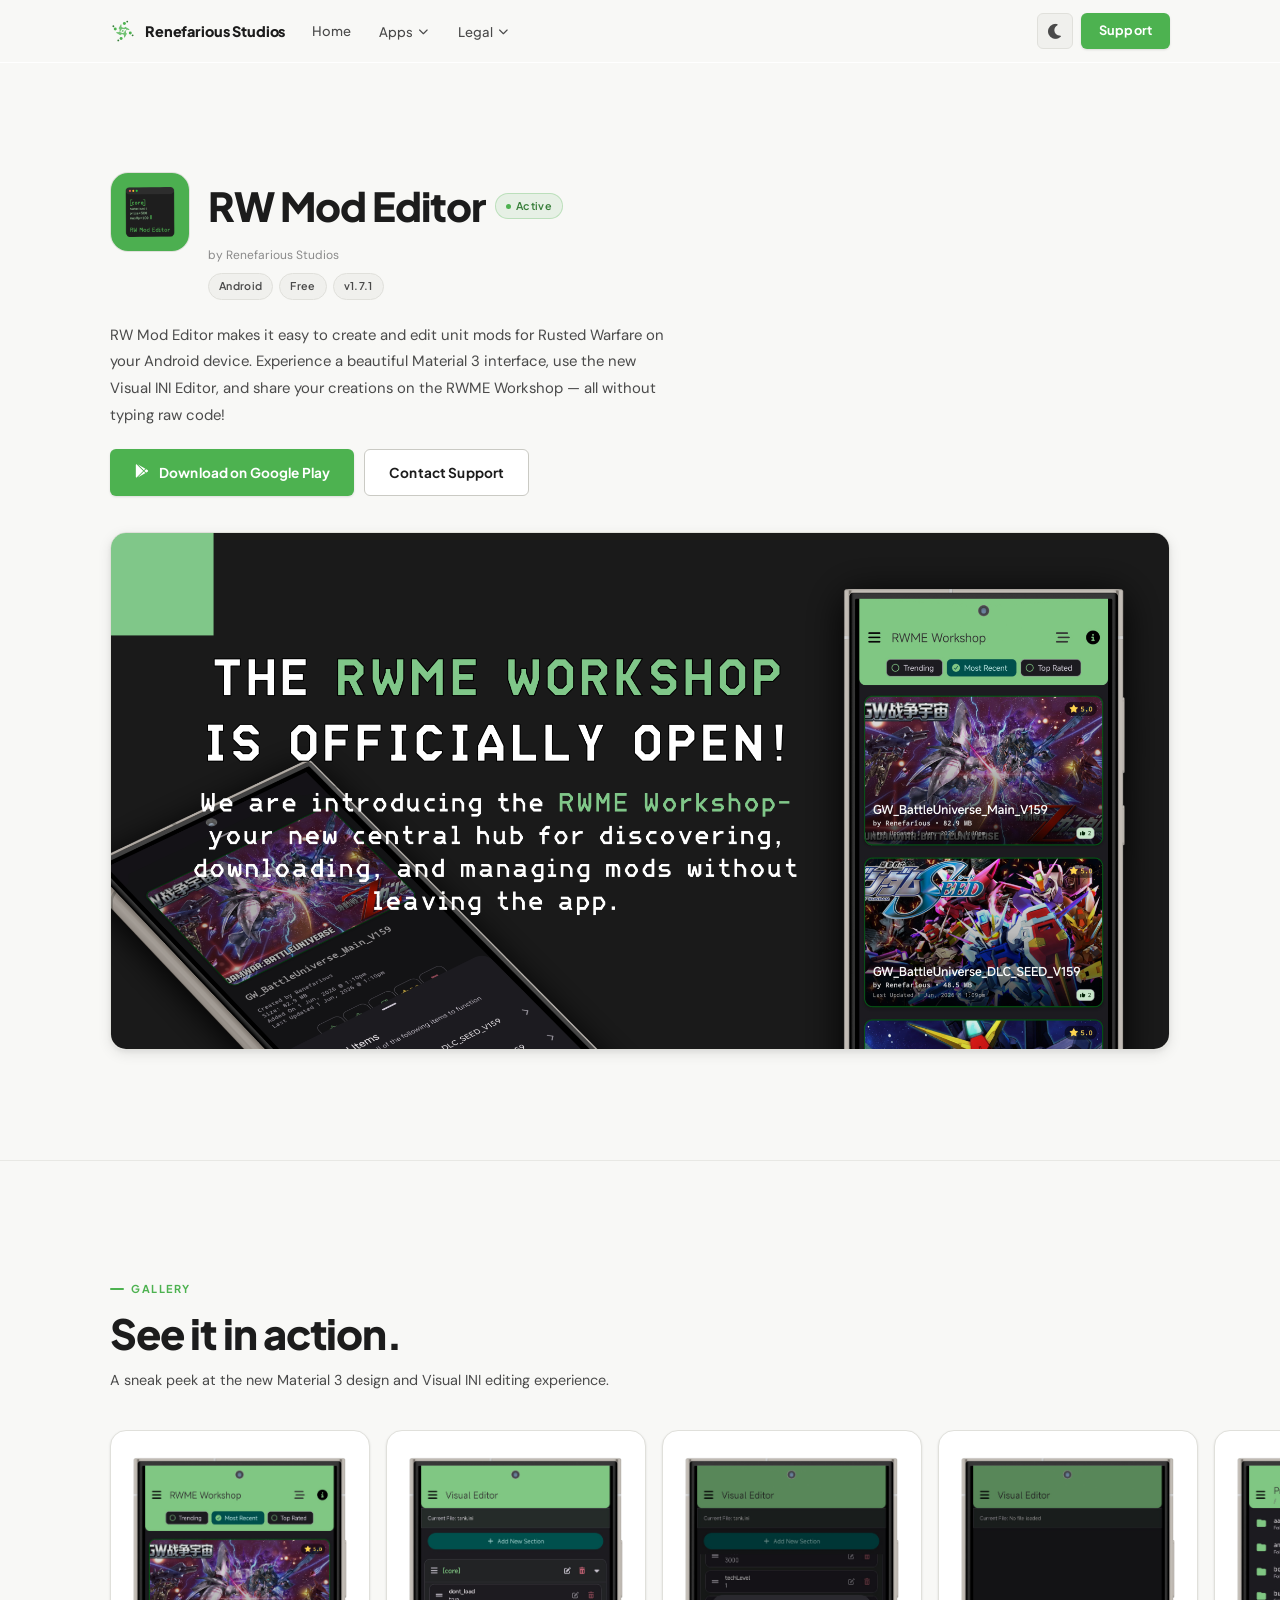
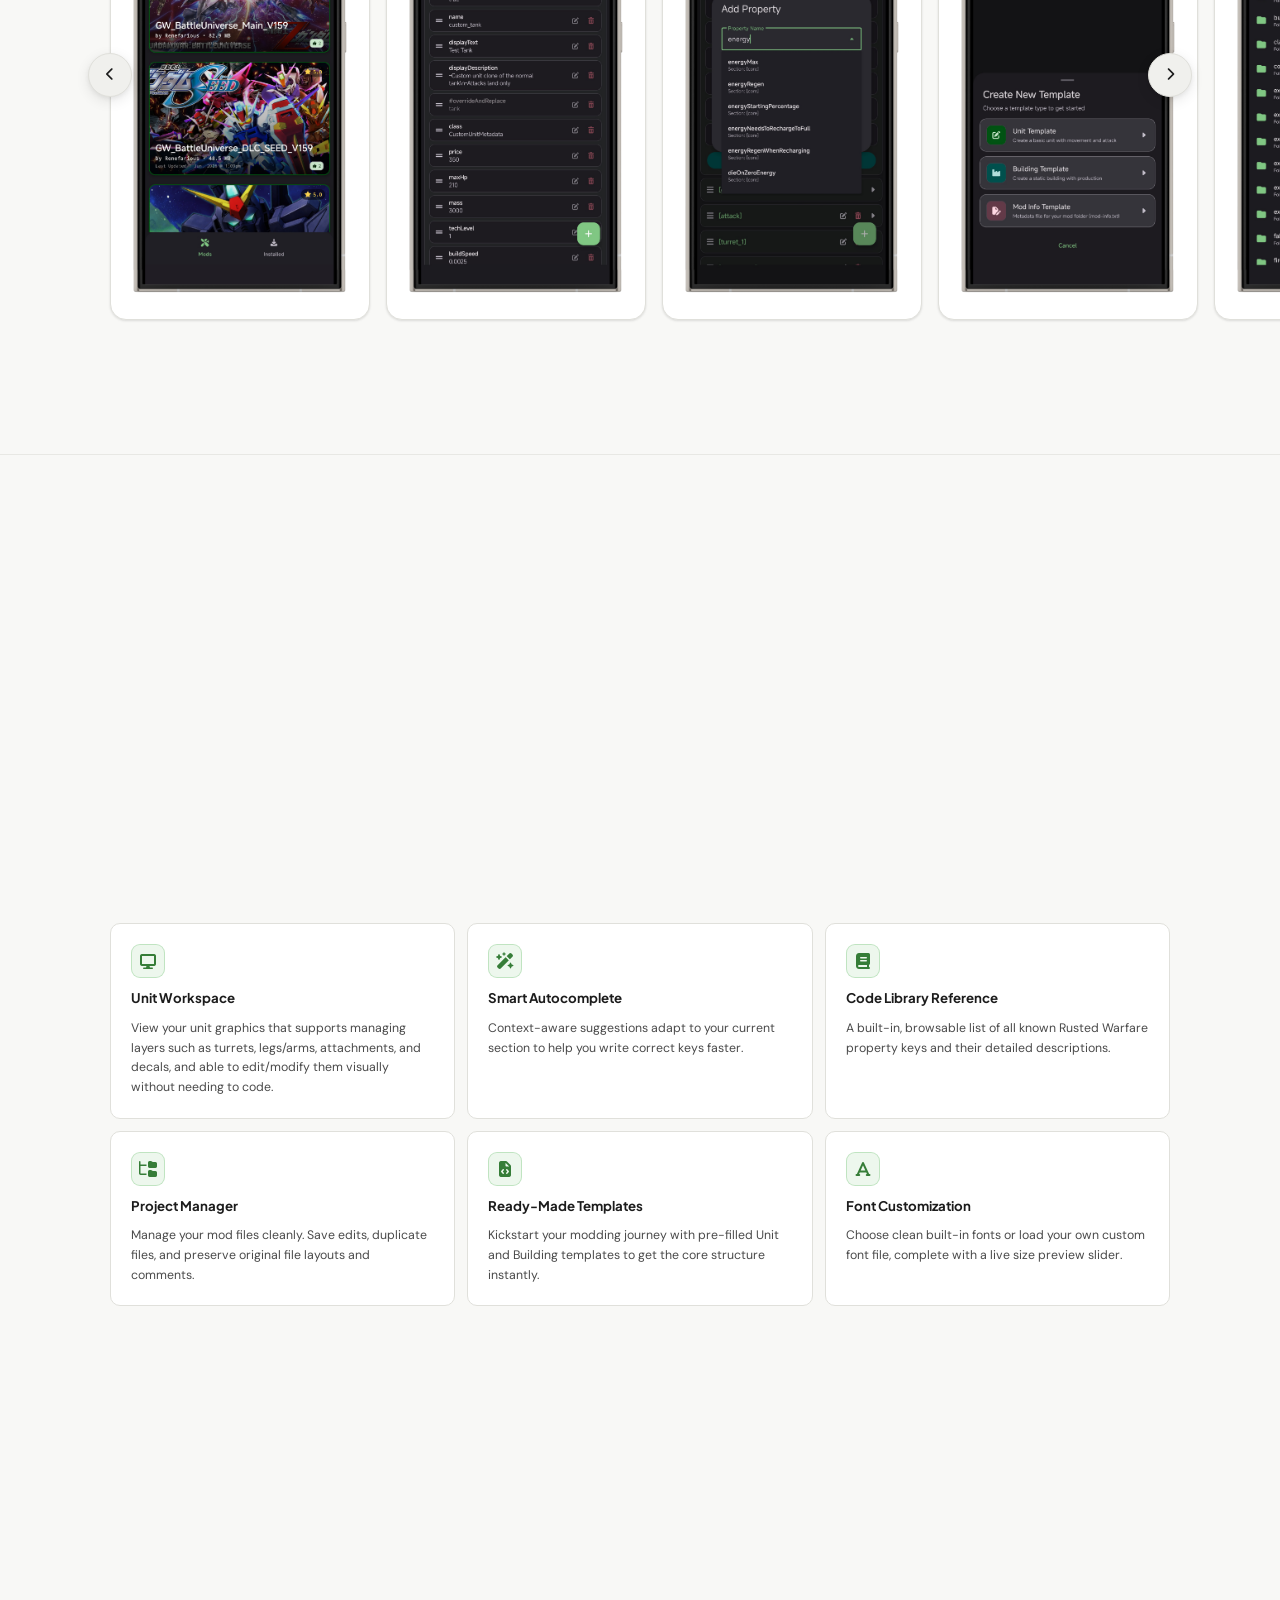
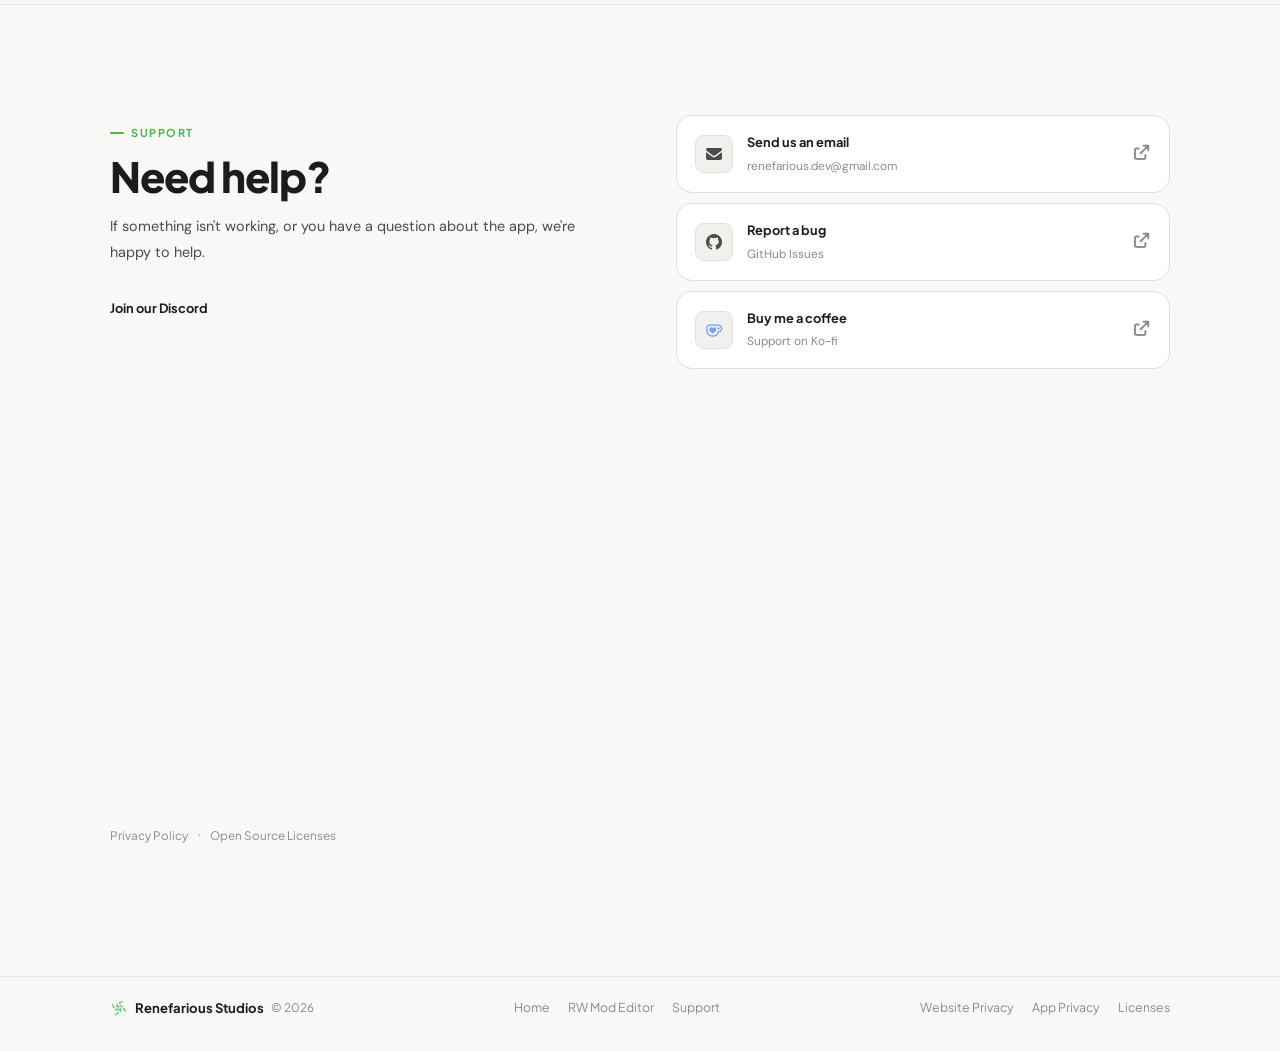
==== commit 605c6553: "deploy: ab46b722fcab72e3e06b000eb6e8a44f358ad612 renefarious/renefarious.github.io-source@ab46b722fc" ====
--- a/rw-mod-editor/index.html
+++ b/rw-mod-editor/index.html
@@ -1,4 +1,4 @@
-<!DOCTYPE html><html lang="en"> <head><meta charset="UTF-8"><meta name="viewport" content="width=device-width, initial-scale=1.0"><meta name="description" content="RW Mod Editor is a free Android app for editing Rusted Warfare unit mod files. Download on Google Play."><meta name="theme-color" content="#4db250"><meta property="og:title" content="RW Mod Editor — Renefarious Studios"><meta property="og:description" content="RW Mod Editor is a free Android app for editing Rusted Warfare unit mod files. Download on Google Play."><meta property="og:type" content="website"><meta name="twitter:card" content="summary"><title>RW Mod Editor — Renefarious Studios</title><link rel="icon" type="image/svg+xml" href="/favicon.svg"><!-- Fonts --><link rel="preconnect" href="https://fonts.googleapis.com"><link rel="preconnect" href="https://fonts.gstatic.com" crossorigin><link href="https://fonts.googleapis.com/css2?family=Plus+Jakarta+Sans:wght@400;500;600;700;800&family=DM+Sans:opsz,wght@9..40,400;9..40,500;9..40,600&family=DM+Mono:wght@400;500&display=swap" rel="stylesheet"><!--
+<!DOCTYPE html><html lang="en"><head><meta charset="UTF-8"><meta name="viewport" content="width=device-width, initial-scale=1.0"><meta name="description" content="RW Mod Editor is a free Android app for editing Rusted Warfare unit mod files. Download on Google Play."><meta name="theme-color" content="#4db250"><meta property="og:title" content="RW Mod Editor — Renefarious Studios"><meta property="og:description" content="RW Mod Editor is a free Android app for editing Rusted Warfare unit mod files. Download on Google Play."><meta property="og:type" content="website"><meta name="twitter:card" content="summary"><title>RW Mod Editor — Renefarious Studios</title><link rel="icon" type="image/svg+xml" href="/favicon.svg"><!-- Fonts --><link rel="preconnect" href="https://fonts.googleapis.com"><link rel="preconnect" href="https://fonts.gstatic.com" crossorigin><link href="https://fonts.googleapis.com/css2?family=Plus+Jakarta+Sans:wght@400;500;600;700;800&family=DM+Sans:opsz,wght@9..40,400;9..40,500;9..40,600&family=DM+Mono:wght@400;500&display=swap" rel="stylesheet"><!--
       Theme init — runs synchronously before first paint to prevent
       a flash of the wrong theme. Reads localStorage first, then
       falls back to OS preference.
@@ -14,27 +14,4 @@
           }
         } catch (_) {}
       })();
-    </script><script src="https://challenges.cloudflare.com/turnstile/v0/api.js?render=explicit" async defer></script><link rel="stylesheet" href="/_astro/Footer.g6FC_oDN.css"><link rel="stylesheet" href="/_astro/index.BdeQpuYt.css"></head> <body>  <header class="nav" id="nav" data-astro-cid-dmqpwcec> <div class="nav__inner container" data-astro-cid-dmqpwcec> <!-- ── Wordmark ───────────────────────────────────────── --> <a href="/" class="nav__logo" aria-label="Renefarious Studios — home" data-astro-cid-dmqpwcec> <img src="/logo.svg" alt="Renefarious Studios logo" width="26" height="26" class="nav__logo-img" data-astro-cid-dmqpwcec> <span class="nav__logo-name" data-astro-cid-dmqpwcec>Renefarious Studios</span> </a> <nav class="nav__links hide-mobile" aria-label="Primary navigation" data-astro-cid-dmqpwcec> <a href="/" class="nav__link" data-astro-cid-dmqpwcec>Home</a> <!-- Apps dropdown --> <div class="nav__dropdown" id="apps-dd" data-astro-cid-dmqpwcec> <button class="nav__link nav__dd-btn" aria-haspopup="true" aria-expanded="false" aria-controls="apps-menu" data-astro-cid-dmqpwcec>
-Apps
-<i class="fa-solid fa-chevron-down nav__chevron" style="font-size: 10px;" aria-hidden="true" data-astro-cid-dmqpwcec></i> </button> <div class="nav__dd-menu" id="apps-menu" role="menu" data-astro-cid-dmqpwcec> <a href="/rw-mod-editor" class="nav__dd-item" role="menuitem" data-astro-cid-dmqpwcec> <span class="ndi__name" data-astro-cid-dmqpwcec>RW Mod Editor</span> <span class="ndi__desc" data-astro-cid-dmqpwcec>INI editor for Rusted Warfare</span> </a> <a href="/rw-mod-editor/workshop" class="nav__dd-item" role="menuitem" data-astro-cid-dmqpwcec> <span class="ndi__name" data-astro-cid-dmqpwcec>RWME Workshop</span> <span class="ndi__desc" data-astro-cid-dmqpwcec>Browse community unit mods & maps</span> </a> </div> </div> <!-- Legal dropdown --> <div class="nav__dropdown" id="legal-dd" data-astro-cid-dmqpwcec> <button class="nav__link nav__dd-btn" aria-haspopup="true" aria-expanded="false" aria-controls="legal-menu" data-astro-cid-dmqpwcec>
-Legal
-<i class="fa-solid fa-chevron-down nav__chevron" style="font-size: 10px;" aria-hidden="true" data-astro-cid-dmqpwcec></i> </button> <div class="nav__dd-menu" id="legal-menu" role="menu" data-astro-cid-dmqpwcec> <a href="/legal/privacy-policy" class="nav__dd-item" role="menuitem" data-astro-cid-dmqpwcec> <span class="ndi__name" data-astro-cid-dmqpwcec>Website Privacy Policy</span> <span class="ndi__desc" data-astro-cid-dmqpwcec>This site's data practices</span> </a> <a href="/rw-mod-editor/legal/app-privacy-policy" class="nav__dd-item" role="menuitem" data-astro-cid-dmqpwcec> <span class="ndi__name" data-astro-cid-dmqpwcec>App Privacy Policy</span> <span class="ndi__desc" data-astro-cid-dmqpwcec>RW Mod Editor data practices</span> </a> <a href="/rw-mod-editor/legal/open-source-licenses" class="nav__dd-item" role="menuitem" data-astro-cid-dmqpwcec> <span class="ndi__name" data-astro-cid-dmqpwcec>Open Source Licenses</span> <span class="ndi__desc" data-astro-cid-dmqpwcec>Third-party attributions</span> </a> </div> </div> </nav> <!-- ── Theme toggle (RIGHT side, before Support) ────── --> <button class="theme-toggle hide-mobile" id="theme-toggle" aria-label="Toggle light/dark mode" title="Toggle theme" data-astro-cid-dmqpwcec> <i class="fa-solid fa-sun icon-sun" style="font-size: 15px;" aria-hidden="true" data-astro-cid-dmqpwcec></i> <i class="fa-solid fa-moon icon-moon" style="font-size: 15px;" aria-hidden="true" data-astro-cid-dmqpwcec></i> </button> <!-- ── Support CTA ───────────────────────────────────── --> <a href="mailto:renefarious.dev@gmail.com" class="btn btn--primary nav__cta hide-mobile" aria-label="Email support" data-astro-cid-dmqpwcec>
-Support
-</a> <!-- ── Mobile hamburger ──────────────────────────────── --> <button class="nav__hamburger hide-desktop" id="hamburger" aria-label="Open menu" aria-expanded="false" aria-controls="mobile-menu" data-astro-cid-dmqpwcec> <span class="bar" data-astro-cid-dmqpwcec></span> <span class="bar" data-astro-cid-dmqpwcec></span> <span class="bar" data-astro-cid-dmqpwcec></span> </button> </div> <!-- Mobile menu --> <div class="nav__mobile" id="mobile-menu" aria-hidden="true" data-astro-cid-dmqpwcec> <a href="/" class="nav__mobile-link" data-astro-cid-dmqpwcec>Home</a> <p class="nav__mobile-group-label" data-astro-cid-dmqpwcec>Apps</p> <a href="/rw-mod-editor" class="nav__mobile-link nav__mobile-link--sub" data-astro-cid-dmqpwcec>RW Mod Editor</a> <a href="/rw-mod-editor/workshop" class="nav__mobile-link nav__mobile-link--sub" data-astro-cid-dmqpwcec>RWME Workshop</a> <p class="nav__mobile-group-label" data-astro-cid-dmqpwcec>Legal</p> <a href="/legal/privacy-policy" class="nav__mobile-link nav__mobile-link--sub" data-astro-cid-dmqpwcec>Website Privacy Policy</a> <a href="/rw-mod-editor/legal/app-privacy-policy" class="nav__mobile-link nav__mobile-link--sub" data-astro-cid-dmqpwcec>App Privacy Policy</a> <a href="/rw-mod-editor/legal/open-source-licenses" class="nav__mobile-link nav__mobile-link--sub" data-astro-cid-dmqpwcec>Open Source Licenses</a> <a href="mailto:renefarious.dev@gmail.com" class="nav__mobile-link" data-astro-cid-dmqpwcec>Support</a> <!-- Theme toggle for mobile --> <div class="nav__mobile-theme" data-astro-cid-dmqpwcec> <span class="nav__mobile-theme-label" data-astro-cid-dmqpwcec>Theme</span> <button class="theme-toggle" id="theme-toggle-mobile" aria-label="Toggle light/dark mode" data-astro-cid-dmqpwcec> <i class="fa-solid fa-sun icon-sun" style="font-size: 14px;" aria-hidden="true" data-astro-cid-dmqpwcec></i> <i class="fa-solid fa-moon icon-moon" style="font-size: 14px;" aria-hidden="true" data-astro-cid-dmqpwcec></i> </button> </div> </div> </header>  <script type="module">const l=document.getElementById("nav");window.addEventListener("scroll",()=>{l.classList.toggle("scrolled",window.scrollY>10)},{passive:!0});function i(e){document.documentElement.setAttribute("data-theme",e);try{localStorage.setItem("rs-theme",e)}catch{}}const s=document.getElementById("theme-toggle"),u=document.getElementById("theme-toggle-mobile");[s,u].forEach(e=>{e?.addEventListener("click",()=>{const t=document.documentElement.getAttribute("data-theme")??"light";i(t==="dark"?"light":"dark")})});const n=document.getElementById("hamburger"),r=document.getElementById("mobile-menu");n.addEventListener("click",()=>{const e=n.getAttribute("aria-expanded")==="true";n.setAttribute("aria-expanded",String(!e)),r.setAttribute("aria-hidden",String(e))});r.querySelectorAll("a").forEach(e=>{e.addEventListener("click",()=>{n.setAttribute("aria-expanded","false"),r.setAttribute("aria-hidden","true")})});document.querySelectorAll(".nav__dropdown").forEach(e=>{const t=e.querySelector(".nav__dd-btn"),a=e.querySelector(".nav__dd-menu");t.addEventListener("click",o=>{o.stopPropagation();const c=t.getAttribute("aria-expanded")==="true";document.querySelectorAll(".nav__dd-btn").forEach(d=>{d.setAttribute("aria-expanded","false"),d.closest(".nav__dropdown")?.querySelector(".nav__dd-menu")?.classList.remove("open")}),c||(t.setAttribute("aria-expanded","true"),a.classList.add("open"))})});document.addEventListener("click",()=>{document.querySelectorAll(".nav__dd-btn").forEach(e=>{e.setAttribute("aria-expanded","false"),e.closest(".nav__dropdown")?.querySelector(".nav__dd-menu")?.classList.remove("open")})});</script> <main id="main-content" style="padding-top: 62px;" data-astro-cid-yztx2q2q> <!-- ── App header ────────────────────────────────────── --> <section class="app-hero section" aria-label="RW Mod Editor" data-astro-cid-yztx2q2q> <div class="container" data-astro-cid-yztx2q2q> <div class="app-hero__inner" data-astro-cid-yztx2q2q> <div class="app-hero__identity" data-reveal data-astro-cid-yztx2q2q> <!-- App icon placeholder --> <div class="app-hero__icon" data-astro-cid-yztx2q2q> <div class="icon-ph" aria-hidden="true" data-astro-cid-yztx2q2q> <img src="/rw-mod-editor.png" alt="RW Mod Editor icon" width="80" height="80" data-astro-cid-yztx2q2q> </div> </div> <div class="app-hero__title-block" data-astro-cid-yztx2q2q> <div class="app-hero__title-row" data-astro-cid-yztx2q2q> <h1 class="app-hero__name" data-astro-cid-yztx2q2q>RW Mod Editor</h1> <span class="badge badge--success" data-astro-cid-yztx2q2q> <span class="badge-dot" aria-hidden="true" data-astro-cid-yztx2q2q></span>Active
-</span> </div> <p class="app-hero__by" data-astro-cid-yztx2q2q>by Renefarious Studios</p> <div class="app-hero__tags" data-astro-cid-yztx2q2q> <span class="badge" data-astro-cid-yztx2q2q>Android</span> <span class="badge" data-astro-cid-yztx2q2q>Free</span> <span class="badge" data-astro-cid-yztx2q2q>v1.4.0</span> </div> </div> </div> <div class="app-hero__content" data-reveal data-delay="80" data-astro-cid-yztx2q2q> <p class="app-hero__desc" data-astro-cid-yztx2q2q>
-RW Mod Editor makes it easy to create and edit unit mods
-              for Rusted Warfare on your Android device. Experience a beautiful 
-              Material 3 interface, use the new Visual INI Editor, and share your 
-              creations on the RWME Workshop — all without typing raw code!
-</p> <div class="app-hero__ctas" data-astro-cid-yztx2q2q> <a href="https://play.google.com/store/apps/details?id=com.renefarious.rweditor" class="btn btn--primary" target="_blank" rel="noopener noreferrer" data-astro-cid-yztx2q2q> <i class="fa-brands fa-google-play" data-astro-cid-yztx2q2q></i>
-Download on Google Play
-</a> <a href="mailto:renefarious.dev@gmail.com" class="btn btn--secondary" data-astro-cid-yztx2q2q>
-Contact Support
-</a> </div> </div> </div> <div class="app-hero__screenshot" data-reveal data-delay="120" aria-hidden="true" data-astro-cid-yztx2q2q> <img src="/feature-graphics.png" alt="RW Mod Editor screenshot" width="1200" height="600" data-astro-cid-yztx2q2q> </div> </div> </section> <div class="divider" role="separator" aria-hidden="true" data-astro-cid-yztx2q2q></div> <!-- ── Gallery ───────────────────────────────────────── --> <section class="gallery section" aria-label="Screenshots" data-astro-cid-yztx2q2q> <div class="container" data-astro-cid-yztx2q2q> <div class="gallery__header" data-reveal data-astro-cid-yztx2q2q> <p class="section-label" data-astro-cid-yztx2q2q>Gallery</p> <h2 class="section-title" data-astro-cid-yztx2q2q>See it in action.</h2> <p class="gallery__sub" data-astro-cid-yztx2q2q>
-A sneak peek at the new Material 3 design and Visual INI editing experience.
-</p> </div> <div class="gallery__nav-container" data-astro-cid-yztx2q2q> <button class="gallery__nav-btn gallery__nav-btn--prev" aria-label="Previous screenshots" data-astro-cid-yztx2q2q> <i class="fa-solid fa-chevron-left" data-astro-cid-yztx2q2q></i> </button> <div class="gallery__track-wrapper" data-reveal data-delay="100" data-astro-cid-yztx2q2q> <div class="gallery__track" data-astro-cid-yztx2q2q> <button class="gallery__item gallery__item--btn" aria-label="View screenshot 1 full screen" data-astro-cid-yztx2q2q> <img src="/ss_0.png" alt="Screenshot 1" loading="lazy" data-astro-cid-yztx2q2q> <div class="gallery__item-overlay" aria-hidden="true" data-astro-cid-yztx2q2q> <i class="fa-solid fa-magnifying-glass-plus" data-astro-cid-yztx2q2q></i> </div> </button><button class="gallery__item gallery__item--btn" aria-label="View screenshot 2 full screen" data-astro-cid-yztx2q2q> <img src="/ss_1.png" alt="Screenshot 2" loading="lazy" data-astro-cid-yztx2q2q> <div class="gallery__item-overlay" aria-hidden="true" data-astro-cid-yztx2q2q> <i class="fa-solid fa-magnifying-glass-plus" data-astro-cid-yztx2q2q></i> </div> </button><button class="gallery__item gallery__item--btn" aria-label="View screenshot 3 full screen" data-astro-cid-yztx2q2q> <img src="/ss_2.png" alt="Screenshot 3" loading="lazy" data-astro-cid-yztx2q2q> <div class="gallery__item-overlay" aria-hidden="true" data-astro-cid-yztx2q2q> <i class="fa-solid fa-magnifying-glass-plus" data-astro-cid-yztx2q2q></i> </div> </button><button class="gallery__item gallery__item--btn" aria-label="View screenshot 4 full screen" data-astro-cid-yztx2q2q> <img src="/ss_3.png" alt="Screenshot 4" loading="lazy" data-astro-cid-yztx2q2q> <div class="gallery__item-overlay" aria-hidden="true" data-astro-cid-yztx2q2q> <i class="fa-solid fa-magnifying-glass-plus" data-astro-cid-yztx2q2q></i> </div> </button><button class="gallery__item gallery__item--btn" aria-label="View screenshot 5 full screen" data-astro-cid-yztx2q2q> <img src="/ss_4.png" alt="Screenshot 5" loading="lazy" data-astro-cid-yztx2q2q> <div class="gallery__item-overlay" aria-hidden="true" data-astro-cid-yztx2q2q> <i class="fa-solid fa-magnifying-glass-plus" data-astro-cid-yztx2q2q></i> </div> </button><button class="gallery__item gallery__item--btn" aria-label="View screenshot 6 full screen" data-astro-cid-yztx2q2q> <img src="/ss_5.png" alt="Screenshot 6" loading="lazy" data-astro-cid-yztx2q2q> <div class="gallery__item-overlay" aria-hidden="true" data-astro-cid-yztx2q2q> <i class="fa-solid fa-magnifying-glass-plus" data-astro-cid-yztx2q2q></i> </div> </button><button class="gallery__item gallery__item--btn" aria-label="View screenshot 7 full screen" data-astro-cid-yztx2q2q> <img src="/ss_6.png" alt="Screenshot 7" loading="lazy" data-astro-cid-yztx2q2q> <div class="gallery__item-overlay" aria-hidden="true" data-astro-cid-yztx2q2q> <i class="fa-solid fa-magnifying-glass-plus" data-astro-cid-yztx2q2q></i> </div> </button><button class="gallery__item gallery__item--btn" aria-label="View screenshot 8 full screen" data-astro-cid-yztx2q2q> <img src="/ss_7.png" alt="Screenshot 8" loading="lazy" data-astro-cid-yztx2q2q> <div class="gallery__item-overlay" aria-hidden="true" data-astro-cid-yztx2q2q> <i class="fa-solid fa-magnifying-glass-plus" data-astro-cid-yztx2q2q></i> </div> </button> </div> </div> <button class="gallery__nav-btn gallery__nav-btn--next" aria-label="Next screenshots" data-astro-cid-yztx2q2q> <i class="fa-solid fa-chevron-right" data-astro-cid-yztx2q2q></i> </button> </div> </div> </section> <!-- ── Lightbox Modal ────────────────────────────────────── --> <dialog id="gallery-lightbox" class="lightbox" data-astro-cid-yztx2q2q> <div class="lightbox__inner" data-astro-cid-yztx2q2q> <button id="lightbox-close" class="lightbox__close" aria-label="Close lightbox" data-astro-cid-yztx2q2q> <i class="fa-solid fa-xmark" data-astro-cid-yztx2q2q></i> </button> <img id="lightbox-img" src="" alt="Zoomed screenshot" data-astro-cid-yztx2q2q> </div> </dialog> <div class="divider" role="separator" aria-hidden="true" data-astro-cid-yztx2q2q></div> <!-- ── Features ──────────────────────────────────────── --> <section class="features section" aria-label="App features" data-astro-cid-yztx2q2q> <div class="container" data-astro-cid-yztx2q2q> <div class="features__header" data-reveal data-astro-cid-yztx2q2q> <p class="section-label" data-astro-cid-yztx2q2q>Features</p> <h2 class="section-title" data-astro-cid-yztx2q2q>What you can do.</h2> <p class="features__sub" data-astro-cid-yztx2q2q>
-Everything you need to mod Rusted Warfare units, all in one place.
-</p> </div> <div class="features__grid" data-astro-cid-yztx2q2q> <div class="feature-card" data-reveal data-delay="0" data-astro-cid-yztx2q2q> <div class="fc__icon" aria-hidden="true" data-astro-cid-yztx2q2q> <i class="fa-solid fa-shop" style="font-size: 16px;" data-astro-cid-yztx2q2q></i> </div> <h3 class="fc__title" data-astro-cid-yztx2q2q>RWME Workshop &amp; Sharing</h3> <p class="fc__desc" data-astro-cid-yztx2q2q>Browse and download mods. Features fast multi-threaded downloads, offline support, and compact .rwmod packaging.</p> </div><div class="feature-card" data-reveal data-delay="55" data-astro-cid-yztx2q2q> <div class="fc__icon" aria-hidden="true" data-astro-cid-yztx2q2q> <i class="fa-solid fa-list" style="font-size: 16px;" data-astro-cid-yztx2q2q></i> </div> <h3 class="fc__title" data-astro-cid-yztx2q2q>Visual INI Editing</h3> <p class="fc__desc" data-astro-cid-yztx2q2q>View sections in a clean, collapsible card list. Easily add, edit, or drag-and-drop to reorder sections.</p> </div><div class="feature-card" data-reveal data-delay="110" data-astro-cid-yztx2q2q> <div class="fc__icon" aria-hidden="true" data-astro-cid-yztx2q2q> <i class="fa-solid fa-wand-magic-sparkles" style="font-size: 16px;" data-astro-cid-yztx2q2q></i> </div> <h3 class="fc__title" data-astro-cid-yztx2q2q>Smart Autocomplete</h3> <p class="fc__desc" data-astro-cid-yztx2q2q>Context-aware suggestions adapt to your current section to help you write correct keys faster.</p> </div><div class="feature-card" data-reveal data-delay="165" data-astro-cid-yztx2q2q> <div class="fc__icon" aria-hidden="true" data-astro-cid-yztx2q2q> <i class="fa-solid fa-book" style="font-size: 16px;" data-astro-cid-yztx2q2q></i> </div> <h3 class="fc__title" data-astro-cid-yztx2q2q>Code Library Reference</h3> <p class="fc__desc" data-astro-cid-yztx2q2q>A built-in, browsable list of all known Rusted Warfare property keys and their detailed descriptions.</p> </div><div class="feature-card" data-reveal data-delay="220" data-astro-cid-yztx2q2q> <div class="fc__icon" aria-hidden="true" data-astro-cid-yztx2q2q> <i class="fa-solid fa-folder-tree" style="font-size: 16px;" data-astro-cid-yztx2q2q></i> </div> <h3 class="fc__title" data-astro-cid-yztx2q2q>Project Manager</h3> <p class="fc__desc" data-astro-cid-yztx2q2q>Manage your mod files cleanly. Save edits, duplicate files, and preserve original file layouts and comments.</p> </div><div class="feature-card" data-reveal data-delay="275" data-astro-cid-yztx2q2q> <div class="fc__icon" aria-hidden="true" data-astro-cid-yztx2q2q> <i class="fa-solid fa-file-code" style="font-size: 16px;" data-astro-cid-yztx2q2q></i> </div> <h3 class="fc__title" data-astro-cid-yztx2q2q>Ready-Made Templates</h3> <p class="fc__desc" data-astro-cid-yztx2q2q>Kickstart your modding journey with pre-filled Unit and Building templates to get the core structure instantly.</p> </div><div class="feature-card" data-reveal data-delay="330" data-astro-cid-yztx2q2q> <div class="fc__icon" aria-hidden="true" data-astro-cid-yztx2q2q> <i class="fa-solid fa-font" style="font-size: 16px;" data-astro-cid-yztx2q2q></i> </div> <h3 class="fc__title" data-astro-cid-yztx2q2q>Font Customization</h3> <p class="fc__desc" data-astro-cid-yztx2q2q>Choose clean built-in fonts or load your own custom font file, complete with a live size preview slider.</p> </div><div class="feature-card" data-reveal data-delay="385" data-astro-cid-yztx2q2q> <div class="fc__icon" aria-hidden="true" data-astro-cid-yztx2q2q> <i class="fa-solid fa-trophy" style="font-size: 16px;" data-astro-cid-yztx2q2q></i> </div> <h3 class="fc__title" data-astro-cid-yztx2q2q>Leaderboards &amp; Profiles</h3> <p class="fc__desc" data-astro-cid-yztx2q2q>Track your standing on the Global Leaderboard with live updates for karma points, follower counts, and online presence.</p> </div> </div> </div> </section> <div class="divider" role="separator" aria-hidden="true" data-astro-cid-yztx2q2q></div> <!-- ── Support ────────────────────────────────────────── --> <section class="support section" id="contact" aria-label="Support" data-astro-cid-yztx2q2q> <div class="container" data-astro-cid-yztx2q2q> <div class="support__inner" data-reveal data-astro-cid-yztx2q2q> <div class="support__text" data-astro-cid-yztx2q2q> <p class="section-label" data-astro-cid-yztx2q2q>Support</p> <h2 class="section-title" data-astro-cid-yztx2q2q>Need help?</h2> <p class="support__desc" data-astro-cid-yztx2q2q>
-If something isn't working, or you have a question about
-              the app, we're happy to help.
-</p> <div class="support__discord" style="margin-top: 32px;" data-astro-cid-yztx2q2q> <p class="sl__label" style="margin-bottom: 12px; font-weight: 700;" data-astro-cid-yztx2q2q>Join our Discord</p> <iframe src="https://discord.com/widget?id=1483300181104525355&theme=dark" width="100%" height="400" allowtransparency="true" frameborder="0" sandbox="allow-popups allow-popups-to-escape-sandbox allow-same-origin allow-scripts" style="max-width: 350px; border-radius: 8px;" data-astro-cid-yztx2q2q></iframe> </div> </div> <div class="support__actions" data-astro-cid-yztx2q2q> <a href="mailto:renefarious.dev@gmail.com" class="support-link card" data-astro-cid-yztx2q2q> <div class="sl__icon" data-astro-cid-yztx2q2q> <i class="fa-solid fa-envelope" style="font-size: 16px;" aria-hidden="true" data-astro-cid-yztx2q2q></i> </div> <div data-astro-cid-yztx2q2q> <p class="sl__label" data-astro-cid-yztx2q2q>Send us an email</p> <p class="sl__value" data-astro-cid-yztx2q2q>renefarious.dev@gmail.com</p> </div> <span class="sl__arrow" aria-hidden="true" data-astro-cid-yztx2q2q><i class="fa-solid fa-arrow-up-right-from-square" data-astro-cid-yztx2q2q></i></span> </a> <a href="https://github.com/renefarious/rw-mod-editor/issues" class="support-link card" target="_blank" rel="noopener noreferrer" data-astro-cid-yztx2q2q> <div class="sl__icon" data-astro-cid-yztx2q2q> <i class="fa-brands fa-github" style="font-size: 16px;" aria-hidden="true" data-astro-cid-yztx2q2q></i> </div> <div data-astro-cid-yztx2q2q> <p class="sl__label" data-astro-cid-yztx2q2q>Report a bug</p> <p class="sl__value" data-astro-cid-yztx2q2q>GitHub Issues</p> </div> <span class="sl__arrow" aria-hidden="true" data-astro-cid-yztx2q2q><i class="fa-solid fa-arrow-up-right-from-square" data-astro-cid-yztx2q2q></i></span> </a> <a href="https://ko-fi.com/E1E41U0XQY" class="support-link card" target="_blank" rel="noopener noreferrer" data-astro-cid-yztx2q2q> <div class="sl__icon" style="color: #72a4f2;" data-astro-cid-yztx2q2q> <i class="fa-brands fa-ko-fi" style="font-size: 16px;" data-astro-cid-yztx2q2q></i> </div> <div data-astro-cid-yztx2q2q> <p class="sl__label" data-astro-cid-yztx2q2q>Buy me a coffee</p> <p class="sl__value" data-astro-cid-yztx2q2q>Support on Ko-fi</p> </div> <span class="sl__arrow" aria-hidden="true" data-astro-cid-yztx2q2q><i class="fa-solid fa-arrow-up-right-from-square" data-astro-cid-yztx2q2q></i></span> </a> </div> <div class="support__legal" data-astro-cid-yztx2q2q> <a href="/rw-mod-editor/legal/app-privacy-policy" class="support__legal-link" data-astro-cid-yztx2q2q>Privacy Policy</a> <span aria-hidden="true" data-astro-cid-yztx2q2q>·</span> <a href="/rw-mod-editor/legal/open-source-licenses" class="support__legal-link" data-astro-cid-yztx2q2q>Open Source Licenses</a> </div> </div> </div> </section> </main> <footer class="footer" data-astro-cid-sz7xmlte> <div class="divider" data-astro-cid-sz7xmlte></div> <div class="footer__inner container" data-astro-cid-sz7xmlte> <div class="footer__brand" data-astro-cid-sz7xmlte> <img src="/logo.svg" alt="" width="18" height="18" class="footer__logo-img" aria-hidden="true" data-astro-cid-sz7xmlte> <span class="footer__name" data-astro-cid-sz7xmlte>Renefarious Studios</span> <span class="footer__copy" data-astro-cid-sz7xmlte>© 2026</span> </div> <nav class="footer__nav" aria-label="Footer navigation" data-astro-cid-sz7xmlte> <a href="/" class="footer__link" data-astro-cid-sz7xmlte>Home</a> <span class="footer__sep" aria-hidden="true" data-astro-cid-sz7xmlte>·</span> <a href="/rw-mod-editor" class="footer__link" data-astro-cid-sz7xmlte>RW Mod Editor</a> <span class="footer__sep" aria-hidden="true" data-astro-cid-sz7xmlte>·</span> <a href="mailto:renefarious.dev@gmail.com" class="footer__link" data-astro-cid-sz7xmlte>Support</a> </nav> <div class="footer__legal" data-astro-cid-sz7xmlte> <a href="/legal/privacy-policy" class="footer__link" data-astro-cid-sz7xmlte>Website Privacy</a> <span class="footer__sep" aria-hidden="true" data-astro-cid-sz7xmlte>·</span> <a href="/rw-mod-editor/legal/app-privacy-policy" class="footer__link" data-astro-cid-sz7xmlte>App Privacy</a> <span class="footer__sep" aria-hidden="true" data-astro-cid-sz7xmlte>·</span> <a href="/rw-mod-editor/legal/open-source-licenses" class="footer__link" data-astro-cid-sz7xmlte>Licenses</a> </div> </div> </footer>  <!-- Global Turnstile Auth pre-fetch --> <div id="global-turnstile-container" style="position: fixed; bottom: 10px; right: 10px; z-index: 9999;"></div> <script type="module">const c="0x4AAAAAADlIVGzCrUoVC2_7",w=()=>{try{return atob("aHR0cHM6Ly9yd21lLXdvcmtzaG9wLnJlbmVmYXJpb3VzLWRldi53b3JrZXJzLmRldg==").trimEnd("/")+"/"}catch{return""}},u=w();window.webAccessToken=sessionStorage.getItem("webAccessToken")||null;window.authNegotiationPromise=null;window.negotiateAccessTokenGlobal=async function(){if(window.webAccessToken)return!0;if(window.authNegotiationPromise)return window.authNegotiationPromise;window.authNegotiationPromise=(async()=>{try{const e=await new Promise((i,t)=>{let n=!1;const a=setTimeout(()=>{n||(n=!0,t(new Error("Turnstile challenge timed out.")))},15e3),l=()=>{const o=document.getElementById("global-turnstile-container");o&&(o.innerHTML=""),window.turnstile.render("#global-turnstile-container",{sitekey:c,callback:function(r){n||(n=!0,clearTimeout(a),i(r))},"error-callback":function(){n||(n=!0,clearTimeout(a),t(new Error("Turnstile challenge failed")))}})};if(window.turnstile)l();else{let o=0;const r=setInterval(()=>{o++,window.turnstile?(clearInterval(r),l()):o>50&&(clearInterval(r),t(new Error("Turnstile script did not load in time.")))},100)}}),s=await fetch(`${u}api/v2/auth/token`,{method:"POST",headers:{"X-Turnstile-Token":e},body:""});if(s.ok){const i=await s.json();window.webAccessToken=i.access_token,sessionStorage.setItem("webAccessToken",i.access_token);const t=document.getElementById("global-turnstile-container");return t&&(t.style.display="none"),!0}else throw new Error(`Token negotiation failed HTTP ${s.status}`)}catch(e){throw e}})();try{return await window.authNegotiationPromise,!0}catch(e){throw console.error(e),e}finally{window.authNegotiationPromise=null}};document.addEventListener("DOMContentLoaded",()=>{if(!window.webAccessToken)setTimeout(()=>{window.negotiateAccessTokenGlobal().catch(console.error)},500);else{const e=document.getElementById("global-turnstile-container");e&&(e.style.display="none")}});</script> <!-- Scroll reveal --> <script type="module">const r=new IntersectionObserver(e=>{e.forEach(s=>{if(s.isIntersecting){const t=s.target,a=parseInt(t.dataset.delay??"0");setTimeout(()=>t.classList.add("revealed"),a),r.unobserve(t)}})},{threshold:.08});document.querySelectorAll("[data-reveal]").forEach(e=>r.observe(e));</script> </body> </html> <script type="module">document.addEventListener("DOMContentLoaded",()=>{try{const r=document.querySelector(".gallery__track-wrapper"),o=document.querySelector(".gallery__nav-btn--prev"),n=document.querySelector(".gallery__nav-btn--next");if(o&&n&&r){const e=document.querySelector(".gallery__item"),c=e?e.offsetWidth+16:300;o.addEventListener("click",()=>{r.scrollBy({left:-c,behavior:"smooth"})}),n.addEventListener("click",()=>{r.scrollBy({left:c,behavior:"smooth"})})}const t=document.getElementById("gallery-lightbox"),l=document.getElementById("lightbox-img"),i=document.getElementById("lightbox-close"),s=document.querySelectorAll(".gallery__item--btn");t&&l&&s.length>0&&(s.forEach(e=>{e.addEventListener("click",()=>{const c=e.querySelector("img");c&&(l.src=c.src,t.showModal())})}),i&&i.addEventListener("click",()=>{t.close(),l.src=""}),t.addEventListener("click",e=>{e.target===t&&(t.close(),l.src="")}))}catch(r){console.error("Graceful catch: Error initializing gallery features.",r)}});</script>+    </script><script src="https://challenges.cloudflare.com/turnstile/v0/api.js?render=explicit" async defer></script><link rel="stylesheet" href="/_astro/Footer.CYalmnTa.css"><link rel="stylesheet" href="/_astro/index.BNWFHLPR.css"></head><body><header class="nav" id="nav" data-astro-cid-wpvy4v7s><div class="nav__inner container" data-astro-cid-wpvy4v7s><!-- ── Wordmark ───────────────────────────────────────── --><a href="/" class="nav__logo" aria-label="Renefarious Studios — home" data-astro-cid-wpvy4v7s><img src="/logo.svg" alt="Renefarious Studios logo" width="26" height="26" class="nav__logo-img" data-astro-cid-wpvy4v7s><span class="nav__logo-name" data-astro-cid-wpvy4v7s>Renefarious Studios</span></a><nav class="nav__links hide-mobile" aria-label="Primary navigation" data-astro-cid-wpvy4v7s><a href="/" class="nav__link" data-astro-cid-wpvy4v7s>Home</a><!-- Apps dropdown --><div class="nav__dropdown" id="apps-dd" data-astro-cid-wpvy4v7s><button class="nav__link nav__dd-btn" aria-haspopup="true" aria-expanded="false" aria-controls="apps-menu" data-astro-cid-wpvy4v7s>Apps<i class="fa-solid fa-chevron-down nav__chevron" style="font-size: 10px;" aria-hidden="true" data-astro-cid-wpvy4v7s></i></button><div class="nav__dd-menu" id="apps-menu" role="menu" data-astro-cid-wpvy4v7s><a href="/rw-mod-editor" class="nav__dd-item" role="menuitem" data-astro-cid-wpvy4v7s><span class="ndi__name" data-astro-cid-wpvy4v7s>RW Mod Editor</span><span class="ndi__desc" data-astro-cid-wpvy4v7s>INI editor for Rusted Warfare</span></a><a href="/rw-mod-editor/workshop" class="nav__dd-item" role="menuitem" data-astro-cid-wpvy4v7s><span class="ndi__name" data-astro-cid-wpvy4v7s>RWME Workshop</span><span class="ndi__desc" data-astro-cid-wpvy4v7s>Browse community unit mods & maps</span></a></div></div><!-- Legal dropdown --><div class="nav__dropdown" id="legal-dd" data-astro-cid-wpvy4v7s><button class="nav__link nav__dd-btn" aria-haspopup="true" aria-expanded="false" aria-controls="legal-menu" data-astro-cid-wpvy4v7s>Legal<i class="fa-solid fa-chevron-down nav__chevron" style="font-size: 10px;" aria-hidden="true" data-astro-cid-wpvy4v7s></i></button><div class="nav__dd-menu" id="legal-menu" role="menu" data-astro-cid-wpvy4v7s><a href="/legal/privacy-policy" class="nav__dd-item" role="menuitem" data-astro-cid-wpvy4v7s><span class="ndi__name" data-astro-cid-wpvy4v7s>Website Privacy Policy</span><span class="ndi__desc" data-astro-cid-wpvy4v7s>This site's data practices</span></a><a href="/rw-mod-editor/legal/app-privacy-policy" class="nav__dd-item" role="menuitem" data-astro-cid-wpvy4v7s><span class="ndi__name" data-astro-cid-wpvy4v7s>App Privacy Policy</span><span class="ndi__desc" data-astro-cid-wpvy4v7s>RW Mod Editor data practices</span></a><a href="/rw-mod-editor/legal/open-source-licenses" class="nav__dd-item" role="menuitem" data-astro-cid-wpvy4v7s><span class="ndi__name" data-astro-cid-wpvy4v7s>Open Source Licenses</span><span class="ndi__desc" data-astro-cid-wpvy4v7s>Third-party attributions</span></a></div></div></nav><!-- ── Theme toggle (RIGHT side, before Support) ────── --><button class="theme-toggle hide-mobile" id="theme-toggle" aria-label="Toggle light/dark mode" title="Toggle theme" data-astro-cid-wpvy4v7s><i class="fa-solid fa-sun icon-sun" style="font-size: 15px;" aria-hidden="true" data-astro-cid-wpvy4v7s></i><i class="fa-solid fa-moon icon-moon" style="font-size: 15px;" aria-hidden="true" data-astro-cid-wpvy4v7s></i></button><!-- ── Support CTA ───────────────────────────────────── --><a href="mailto:renefarious.dev@gmail.com" class="btn btn--primary nav__cta hide-mobile" aria-label="Email support" data-astro-cid-wpvy4v7s>Support</a><!-- ── Mobile hamburger ──────────────────────────────── --><button class="nav__hamburger hide-desktop" id="hamburger" aria-label="Open menu" aria-expanded="false" aria-controls="mobile-menu" data-astro-cid-wpvy4v7s><span class="bar" data-astro-cid-wpvy4v7s></span><span class="bar" data-astro-cid-wpvy4v7s></span><span class="bar" data-astro-cid-wpvy4v7s></span></button></div><!-- Mobile menu --><div class="nav__mobile" id="mobile-menu" aria-hidden="true" data-astro-cid-wpvy4v7s><a href="/" class="nav__mobile-link" data-astro-cid-wpvy4v7s>Home</a><p class="nav__mobile-group-label" data-astro-cid-wpvy4v7s>Apps</p><a href="/rw-mod-editor" class="nav__mobile-link nav__mobile-link--sub" data-astro-cid-wpvy4v7s>RW Mod Editor</a><a href="/rw-mod-editor/workshop" class="nav__mobile-link nav__mobile-link--sub" data-astro-cid-wpvy4v7s>RWME Workshop</a><p class="nav__mobile-group-label" data-astro-cid-wpvy4v7s>Legal</p><a href="/legal/privacy-policy" class="nav__mobile-link nav__mobile-link--sub" data-astro-cid-wpvy4v7s>Website Privacy Policy</a><a href="/rw-mod-editor/legal/app-privacy-policy" class="nav__mobile-link nav__mobile-link--sub" data-astro-cid-wpvy4v7s>App Privacy Policy</a><a href="/rw-mod-editor/legal/open-source-licenses" class="nav__mobile-link nav__mobile-link--sub" data-astro-cid-wpvy4v7s>Open Source Licenses</a><a href="mailto:renefarious.dev@gmail.com" class="nav__mobile-link" data-astro-cid-wpvy4v7s>Support</a><!-- Theme toggle for mobile --><div class="nav__mobile-theme" data-astro-cid-wpvy4v7s><span class="nav__mobile-theme-label" data-astro-cid-wpvy4v7s>Theme</span><button class="theme-toggle" id="theme-toggle-mobile" aria-label="Toggle light/dark mode" data-astro-cid-wpvy4v7s><i class="fa-solid fa-sun icon-sun" style="font-size: 14px;" aria-hidden="true" data-astro-cid-wpvy4v7s></i><i class="fa-solid fa-moon icon-moon" style="font-size: 14px;" aria-hidden="true" data-astro-cid-wpvy4v7s></i></button></div></div></header><script type="module">var e=document.getElementById(`nav`);window.addEventListener(`scroll`,()=>{e.classList.toggle(`scrolled`,window.scrollY>10)},{passive:!0});function t(e){document.documentElement.setAttribute(`data-theme`,e);try{localStorage.setItem(`rs-theme`,e)}catch{}}[document.getElementById(`theme-toggle`),document.getElementById(`theme-toggle-mobile`)].forEach(e=>{e?.addEventListener(`click`,()=>{t((document.documentElement.getAttribute(`data-theme`)??`light`)===`dark`?`light`:`dark`)})});var n=document.getElementById(`hamburger`),r=document.getElementById(`mobile-menu`);n.addEventListener(`click`,()=>{let e=n.getAttribute(`aria-expanded`)===`true`;n.setAttribute(`aria-expanded`,String(!e)),r.setAttribute(`aria-hidden`,String(e))}),r.querySelectorAll(`a`).forEach(e=>{e.addEventListener(`click`,()=>{n.setAttribute(`aria-expanded`,`false`),r.setAttribute(`aria-hidden`,`true`)})}),document.querySelectorAll(`.nav__dropdown`).forEach(e=>{let t=e.querySelector(`.nav__dd-btn`),n=e.querySelector(`.nav__dd-menu`);t.addEventListener(`click`,e=>{e.stopPropagation();let r=t.getAttribute(`aria-expanded`)===`true`;document.querySelectorAll(`.nav__dd-btn`).forEach(e=>{e.setAttribute(`aria-expanded`,`false`),e.closest(`.nav__dropdown`)?.querySelector(`.nav__dd-menu`)?.classList.remove(`open`)}),r||(t.setAttribute(`aria-expanded`,`true`),n.classList.add(`open`))})}),document.addEventListener(`click`,()=>{document.querySelectorAll(`.nav__dd-btn`).forEach(e=>{e.setAttribute(`aria-expanded`,`false`),e.closest(`.nav__dropdown`)?.querySelector(`.nav__dd-menu`)?.classList.remove(`open`)})});</script><main id="main-content" style="padding-top: 62px;" data-astro-cid-ixi4gwnq><!-- ── App header ────────────────────────────────────── --><section class="app-hero section" aria-label="RW Mod Editor" data-astro-cid-ixi4gwnq><div class="container" data-astro-cid-ixi4gwnq><div class="app-hero__inner" data-astro-cid-ixi4gwnq><div class="app-hero__identity" data-reveal data-astro-cid-ixi4gwnq><!-- App icon placeholder --><div class="app-hero__icon" data-astro-cid-ixi4gwnq><div class="icon-ph" aria-hidden="true" data-astro-cid-ixi4gwnq><img src="/rw-mod-editor.png" alt="RW Mod Editor icon" width="80" height="80" data-astro-cid-ixi4gwnq></div></div><div class="app-hero__title-block" data-astro-cid-ixi4gwnq><div class="app-hero__title-row" data-astro-cid-ixi4gwnq><h1 class="app-hero__name" data-astro-cid-ixi4gwnq>RW Mod Editor</h1><span class="badge badge--success" data-astro-cid-ixi4gwnq><span class="badge-dot" aria-hidden="true" data-astro-cid-ixi4gwnq></span>Active</span></div><p class="app-hero__by" data-astro-cid-ixi4gwnq>by Renefarious Studios</p><div class="app-hero__tags" data-astro-cid-ixi4gwnq><span class="badge" data-astro-cid-ixi4gwnq>Android</span><span class="badge" data-astro-cid-ixi4gwnq>Free</span><span class="badge" data-astro-cid-ixi4gwnq>v1.7.1</span></div></div></div><div class="app-hero__content" data-reveal data-delay="80" data-astro-cid-ixi4gwnq><p class="app-hero__desc" data-astro-cid-ixi4gwnq>RW Mod Editor makes it easy to create and edit unit mods for Rusted Warfare on your Android device. Experience a beautiful Material 3 interface, use the new Visual INI Editor, and share your creations on the RWME Workshop — all without typing raw code!</p><div class="app-hero__ctas" data-astro-cid-ixi4gwnq><a href="https://play.google.com/store/apps/details?id=com.renefarious.rweditor" class="btn btn--primary" target="_blank" rel="noopener noreferrer" data-astro-cid-ixi4gwnq><i class="fa-brands fa-google-play" data-astro-cid-ixi4gwnq></i>Download on Google Play</a><a href="mailto:renefarious.dev@gmail.com" class="btn btn--secondary" data-astro-cid-ixi4gwnq>Contact Support</a></div></div></div><div class="app-hero__screenshot" data-reveal data-delay="120" aria-hidden="true" data-astro-cid-ixi4gwnq><img src="/feature-graphics.png" alt="RW Mod Editor screenshot" width="1200" height="600" data-astro-cid-ixi4gwnq></div></div></section><div class="divider" role="separator" aria-hidden="true" data-astro-cid-ixi4gwnq></div><!-- ── Gallery ───────────────────────────────────────── --><section class="gallery section" aria-label="Screenshots" data-astro-cid-ixi4gwnq><div class="container" data-astro-cid-ixi4gwnq><div class="gallery__header" data-reveal data-astro-cid-ixi4gwnq><p class="section-label" data-astro-cid-ixi4gwnq>Gallery</p><h2 class="section-title" data-astro-cid-ixi4gwnq>See it in action.</h2><p class="gallery__sub" data-astro-cid-ixi4gwnq>A sneak peek at the new Material 3 design and Visual INI editing experience.</p></div><div class="gallery__nav-container" data-astro-cid-ixi4gwnq><button class="gallery__nav-btn gallery__nav-btn--prev" aria-label="Previous screenshots" data-astro-cid-ixi4gwnq><i class="fa-solid fa-chevron-left" data-astro-cid-ixi4gwnq></i></button><div class="gallery__track-wrapper" data-reveal data-delay="100" data-astro-cid-ixi4gwnq><div class="gallery__track" data-astro-cid-ixi4gwnq><button class="gallery__item gallery__item--btn" aria-label="View screenshot 1 full screen" data-astro-cid-ixi4gwnq><img src="/ss_0.png" alt="Screenshot 1" loading="lazy" data-astro-cid-ixi4gwnq><div class="gallery__item-overlay" aria-hidden="true" data-astro-cid-ixi4gwnq><i class="fa-solid fa-magnifying-glass-plus" data-astro-cid-ixi4gwnq></i></div></button><button class="gallery__item gallery__item--btn" aria-label="View screenshot 2 full screen" data-astro-cid-ixi4gwnq><img src="/ss_1.png" alt="Screenshot 2" loading="lazy" data-astro-cid-ixi4gwnq><div class="gallery__item-overlay" aria-hidden="true" data-astro-cid-ixi4gwnq><i class="fa-solid fa-magnifying-glass-plus" data-astro-cid-ixi4gwnq></i></div></button><button class="gallery__item gallery__item--btn" aria-label="View screenshot 3 full screen" data-astro-cid-ixi4gwnq><img src="/ss_2.png" alt="Screenshot 3" loading="lazy" data-astro-cid-ixi4gwnq><div class="gallery__item-overlay" aria-hidden="true" data-astro-cid-ixi4gwnq><i class="fa-solid fa-magnifying-glass-plus" data-astro-cid-ixi4gwnq></i></div></button><button class="gallery__item gallery__item--btn" aria-label="View screenshot 4 full screen" data-astro-cid-ixi4gwnq><img src="/ss_3.png" alt="Screenshot 4" loading="lazy" data-astro-cid-ixi4gwnq><div class="gallery__item-overlay" aria-hidden="true" data-astro-cid-ixi4gwnq><i class="fa-solid fa-magnifying-glass-plus" data-astro-cid-ixi4gwnq></i></div></button><button class="gallery__item gallery__item--btn" aria-label="View screenshot 5 full screen" data-astro-cid-ixi4gwnq><img src="/ss_4.png" alt="Screenshot 5" loading="lazy" data-astro-cid-ixi4gwnq><div class="gallery__item-overlay" aria-hidden="true" data-astro-cid-ixi4gwnq><i class="fa-solid fa-magnifying-glass-plus" data-astro-cid-ixi4gwnq></i></div></button><button class="gallery__item gallery__item--btn" aria-label="View screenshot 6 full screen" data-astro-cid-ixi4gwnq><img src="/ss_5.png" alt="Screenshot 6" loading="lazy" data-astro-cid-ixi4gwnq><div class="gallery__item-overlay" aria-hidden="true" data-astro-cid-ixi4gwnq><i class="fa-solid fa-magnifying-glass-plus" data-astro-cid-ixi4gwnq></i></div></button><button class="gallery__item gallery__item--btn" aria-label="View screenshot 7 full screen" data-astro-cid-ixi4gwnq><img src="/ss_6.png" alt="Screenshot 7" loading="lazy" data-astro-cid-ixi4gwnq><div class="gallery__item-overlay" aria-hidden="true" data-astro-cid-ixi4gwnq><i class="fa-solid fa-magnifying-glass-plus" data-astro-cid-ixi4gwnq></i></div></button><button class="gallery__item gallery__item--btn" aria-label="View screenshot 8 full screen" data-astro-cid-ixi4gwnq><img src="/ss_7.png" alt="Screenshot 8" loading="lazy" data-astro-cid-ixi4gwnq><div class="gallery__item-overlay" aria-hidden="true" data-astro-cid-ixi4gwnq><i class="fa-solid fa-magnifying-glass-plus" data-astro-cid-ixi4gwnq></i></div></button></div></div><button class="gallery__nav-btn gallery__nav-btn--next" aria-label="Next screenshots" data-astro-cid-ixi4gwnq><i class="fa-solid fa-chevron-right" data-astro-cid-ixi4gwnq></i></button></div></div></section><!-- ── Lightbox Modal ────────────────────────────────────── --><dialog id="gallery-lightbox" class="lightbox" data-astro-cid-ixi4gwnq><div class="lightbox__inner" data-astro-cid-ixi4gwnq><button id="lightbox-close" class="lightbox__close" aria-label="Close lightbox" data-astro-cid-ixi4gwnq><i class="fa-solid fa-xmark" data-astro-cid-ixi4gwnq></i></button><img id="lightbox-img" src="" alt="Zoomed screenshot" data-astro-cid-ixi4gwnq></div></dialog><div class="divider" role="separator" aria-hidden="true" data-astro-cid-ixi4gwnq></div><!-- ── Features ──────────────────────────────────────── --><section class="features section" aria-label="App features" data-astro-cid-ixi4gwnq><div class="container" data-astro-cid-ixi4gwnq><div class="features__header" data-reveal data-astro-cid-ixi4gwnq><p class="section-label" data-astro-cid-ixi4gwnq>Features</p><h2 class="section-title" data-astro-cid-ixi4gwnq>What you can do.</h2><p class="features__sub" data-astro-cid-ixi4gwnq>Everything you need to mod Rusted Warfare units, all in one place.</p></div><div class="features__grid" data-astro-cid-ixi4gwnq><div class="feature-card" data-reveal data-delay="0" data-astro-cid-ixi4gwnq><div class="fc__icon" aria-hidden="true" data-astro-cid-ixi4gwnq><i class="fa-solid fa-shop" style="font-size: 16px;" data-astro-cid-ixi4gwnq></i></div><h3 class="fc__title" data-astro-cid-ixi4gwnq>RWME Workshop &amp; Sharing</h3><p class="fc__desc" data-astro-cid-ixi4gwnq>Browse and download mods. Features fast multi-threaded downloads, offline support, and compact .rwmod packaging.</p></div><div class="feature-card" data-reveal data-delay="55" data-astro-cid-ixi4gwnq><div class="fc__icon" aria-hidden="true" data-astro-cid-ixi4gwnq><i class="fa-solid fa-list" style="font-size: 16px;" data-astro-cid-ixi4gwnq></i></div><h3 class="fc__title" data-astro-cid-ixi4gwnq>Visual INI Editing</h3><p class="fc__desc" data-astro-cid-ixi4gwnq>View sections in a clean, collapsible card list. Easily add, edit, or drag-and-drop to reorder sections.</p></div><div class="feature-card" data-reveal data-delay="110" data-astro-cid-ixi4gwnq><div class="fc__icon" aria-hidden="true" data-astro-cid-ixi4gwnq><i class="fa-solid fa-code" style="font-size: 16px;" data-astro-cid-ixi4gwnq></i></div><h3 class="fc__title" data-astro-cid-ixi4gwnq>Super Charge Text Editor</h3><p class="fc__desc" data-astro-cid-ixi4gwnq>Edit codes faster with smart code completion, and predictive suggestions at your thumbs.</p></div><div class="feature-card" data-reveal data-delay="165" data-astro-cid-ixi4gwnq><div class="fc__icon" aria-hidden="true" data-astro-cid-ixi4gwnq><i class="fa-solid fa-display" style="font-size: 16px;" data-astro-cid-ixi4gwnq></i></div><h3 class="fc__title" data-astro-cid-ixi4gwnq>Unit Workspace</h3><p class="fc__desc" data-astro-cid-ixi4gwnq>View your unit graphics that supports managing layers such as turrets, legs/arms, attachments, and decals, and able to edit/modify them visually without needing to code.</p></div><div class="feature-card" data-reveal data-delay="220" data-astro-cid-ixi4gwnq><div class="fc__icon" aria-hidden="true" data-astro-cid-ixi4gwnq><i class="fa-solid fa-wand-magic-sparkles" style="font-size: 16px;" data-astro-cid-ixi4gwnq></i></div><h3 class="fc__title" data-astro-cid-ixi4gwnq>Smart Autocomplete</h3><p class="fc__desc" data-astro-cid-ixi4gwnq>Context-aware suggestions adapt to your current section to help you write correct keys faster.</p></div><div class="feature-card" data-reveal data-delay="275" data-astro-cid-ixi4gwnq><div class="fc__icon" aria-hidden="true" data-astro-cid-ixi4gwnq><i class="fa-solid fa-book" style="font-size: 16px;" data-astro-cid-ixi4gwnq></i></div><h3 class="fc__title" data-astro-cid-ixi4gwnq>Code Library Reference</h3><p class="fc__desc" data-astro-cid-ixi4gwnq>A built-in, browsable list of all known Rusted Warfare property keys and their detailed descriptions.</p></div><div class="feature-card" data-reveal data-delay="330" data-astro-cid-ixi4gwnq><div class="fc__icon" aria-hidden="true" data-astro-cid-ixi4gwnq><i class="fa-solid fa-folder-tree" style="font-size: 16px;" data-astro-cid-ixi4gwnq></i></div><h3 class="fc__title" data-astro-cid-ixi4gwnq>Project Manager</h3><p class="fc__desc" data-astro-cid-ixi4gwnq>Manage your mod files cleanly. Save edits, duplicate files, and preserve original file layouts and comments.</p></div><div class="feature-card" data-reveal data-delay="385" data-astro-cid-ixi4gwnq><div class="fc__icon" aria-hidden="true" data-astro-cid-ixi4gwnq><i class="fa-solid fa-file-code" style="font-size: 16px;" data-astro-cid-ixi4gwnq></i></div><h3 class="fc__title" data-astro-cid-ixi4gwnq>Ready-Made Templates</h3><p class="fc__desc" data-astro-cid-ixi4gwnq>Kickstart your modding journey with pre-filled Unit and Building templates to get the core structure instantly.</p></div><div class="feature-card" data-reveal data-delay="440" data-astro-cid-ixi4gwnq><div class="fc__icon" aria-hidden="true" data-astro-cid-ixi4gwnq><i class="fa-solid fa-font" style="font-size: 16px;" data-astro-cid-ixi4gwnq></i></div><h3 class="fc__title" data-astro-cid-ixi4gwnq>Font Customization</h3><p class="fc__desc" data-astro-cid-ixi4gwnq>Choose clean built-in fonts or load your own custom font file, complete with a live size preview slider.</p></div><div class="feature-card" data-reveal data-delay="495" data-astro-cid-ixi4gwnq><div class="fc__icon" aria-hidden="true" data-astro-cid-ixi4gwnq><i class="fa-solid fa-trophy" style="font-size: 16px;" data-astro-cid-ixi4gwnq></i></div><h3 class="fc__title" data-astro-cid-ixi4gwnq>Leaderboards &amp; Profiles</h3><p class="fc__desc" data-astro-cid-ixi4gwnq>Track your standing on the Global Leaderboard with live updates for karma points, follower counts, and online presence.</p></div></div></div></section><div class="divider" role="separator" aria-hidden="true" data-astro-cid-ixi4gwnq></div><!-- ── Support ────────────────────────────────────────── --><section class="support section" id="contact" aria-label="Support" data-astro-cid-ixi4gwnq><div class="container" data-astro-cid-ixi4gwnq><div class="support__inner" data-reveal data-astro-cid-ixi4gwnq><div class="support__text" data-astro-cid-ixi4gwnq><p class="section-label" data-astro-cid-ixi4gwnq>Support</p><h2 class="section-title" data-astro-cid-ixi4gwnq>Need help?</h2><p class="support__desc" data-astro-cid-ixi4gwnq>If something isn't working, or you have a question about the app, we're happy to help.</p><div class="support__discord" style="margin-top: 32px;" data-astro-cid-ixi4gwnq><p class="sl__label" style="margin-bottom: 12px; font-weight: 700;" data-astro-cid-ixi4gwnq>Join our Discord</p><iframe src="https://discord.com/widget?id=1483300181104525355&theme=dark" width="100%" height="400" allowtransparency="true" frameborder="0" sandbox="allow-popups allow-popups-to-escape-sandbox allow-same-origin allow-scripts" style="max-width: 350px; border-radius: 8px;" data-astro-cid-ixi4gwnq></iframe></div></div><div class="support__actions" data-astro-cid-ixi4gwnq><a href="mailto:renefarious.dev@gmail.com" class="support-link card" data-astro-cid-ixi4gwnq><div class="sl__icon" data-astro-cid-ixi4gwnq><i class="fa-solid fa-envelope" style="font-size: 16px;" aria-hidden="true" data-astro-cid-ixi4gwnq></i></div><div data-astro-cid-ixi4gwnq><p class="sl__label" data-astro-cid-ixi4gwnq>Send us an email</p><p class="sl__value" data-astro-cid-ixi4gwnq>renefarious.dev@gmail.com</p></div><span class="sl__arrow" aria-hidden="true" data-astro-cid-ixi4gwnq><i class="fa-solid fa-arrow-up-right-from-square" data-astro-cid-ixi4gwnq></i></span></a><a href="https://github.com/renefarious/rw-mod-editor/issues" class="support-link card" target="_blank" rel="noopener noreferrer" data-astro-cid-ixi4gwnq><div class="sl__icon" data-astro-cid-ixi4gwnq><i class="fa-brands fa-github" style="font-size: 16px;" aria-hidden="true" data-astro-cid-ixi4gwnq></i></div><div data-astro-cid-ixi4gwnq><p class="sl__label" data-astro-cid-ixi4gwnq>Report a bug</p><p class="sl__value" data-astro-cid-ixi4gwnq>GitHub Issues</p></div><span class="sl__arrow" aria-hidden="true" data-astro-cid-ixi4gwnq><i class="fa-solid fa-arrow-up-right-from-square" data-astro-cid-ixi4gwnq></i></span></a><a href="https://ko-fi.com/E1E41U0XQY" class="support-link card" target="_blank" rel="noopener noreferrer" data-astro-cid-ixi4gwnq><div class="sl__icon" style="color: #72a4f2;" data-astro-cid-ixi4gwnq><i class="fa-brands fa-ko-fi" style="font-size: 16px;" data-astro-cid-ixi4gwnq></i></div><div data-astro-cid-ixi4gwnq><p class="sl__label" data-astro-cid-ixi4gwnq>Buy me a coffee</p><p class="sl__value" data-astro-cid-ixi4gwnq>Support on Ko-fi</p></div><span class="sl__arrow" aria-hidden="true" data-astro-cid-ixi4gwnq><i class="fa-solid fa-arrow-up-right-from-square" data-astro-cid-ixi4gwnq></i></span></a></div><div class="support__legal" data-astro-cid-ixi4gwnq><a href="/rw-mod-editor/legal/app-privacy-policy" class="support__legal-link" data-astro-cid-ixi4gwnq>Privacy Policy</a><span aria-hidden="true" data-astro-cid-ixi4gwnq>·</span><a href="/rw-mod-editor/legal/open-source-licenses" class="support__legal-link" data-astro-cid-ixi4gwnq>Open Source Licenses</a></div></div></div></section></main><footer class="footer" data-astro-cid-jo6i4kqk><div class="divider" data-astro-cid-jo6i4kqk></div><div class="footer__inner container" data-astro-cid-jo6i4kqk><div class="footer__brand" data-astro-cid-jo6i4kqk><img src="/logo.svg" alt="" width="18" height="18" class="footer__logo-img" aria-hidden="true" data-astro-cid-jo6i4kqk><span class="footer__name" data-astro-cid-jo6i4kqk>Renefarious Studios</span><span class="footer__copy" data-astro-cid-jo6i4kqk>© 2026</span></div><nav class="footer__nav" aria-label="Footer navigation" data-astro-cid-jo6i4kqk><a href="/" class="footer__link" data-astro-cid-jo6i4kqk>Home</a><span class="footer__sep" aria-hidden="true" data-astro-cid-jo6i4kqk>·</span><a href="/rw-mod-editor" class="footer__link" data-astro-cid-jo6i4kqk>RW Mod Editor</a><span class="footer__sep" aria-hidden="true" data-astro-cid-jo6i4kqk>·</span><a href="mailto:renefarious.dev@gmail.com" class="footer__link" data-astro-cid-jo6i4kqk>Support</a></nav><div class="footer__legal" data-astro-cid-jo6i4kqk><a href="/legal/privacy-policy" class="footer__link" data-astro-cid-jo6i4kqk>Website Privacy</a><span class="footer__sep" aria-hidden="true" data-astro-cid-jo6i4kqk>·</span><a href="/rw-mod-editor/legal/app-privacy-policy" class="footer__link" data-astro-cid-jo6i4kqk>App Privacy</a><span class="footer__sep" aria-hidden="true" data-astro-cid-jo6i4kqk>·</span><a href="/rw-mod-editor/legal/open-source-licenses" class="footer__link" data-astro-cid-jo6i4kqk>Licenses</a></div></div></footer><!-- Global Turnstile Auth pre-fetch --><div id="global-turnstile-container" style="position: fixed; bottom: 10px; right: 10px; z-index: 9999;"></div><script type="module">var e=(()=>{try{return atob(`aHR0cHM6Ly9yd21lLXdvcmtzaG9wLnJlbmVmYXJpb3VzLWRldi53b3JrZXJzLmRldg==`).trimEnd(`/`)+`/`}catch{return``}})();window.webAccessToken=sessionStorage.getItem(`webAccessToken`)||null,window.authNegotiationPromise=null,window.negotiateAccessTokenGlobal=async function(){if(window.webAccessToken)return!0;if(window.authNegotiationPromise)return window.authNegotiationPromise;window.authNegotiationPromise=(async()=>{try{let t=await new Promise((e,t)=>{let n=!1,r=setTimeout(()=>{n||(n=!0,t(Error(`Turnstile challenge timed out.`)))},15e3),i=()=>{let i=document.getElementById(`global-turnstile-container`);i&&(i.innerHTML=``),window.turnstile.render(`#global-turnstile-container`,{sitekey:`0x4AAAAAADlIVGzCrUoVC2_7`,callback:function(t){n||(n=!0,clearTimeout(r),e(t))},"error-callback":function(){n||(n=!0,clearTimeout(r),t(Error(`Turnstile challenge failed`)))}})};if(window.turnstile)i();else{let e=0,n=setInterval(()=>{e++,window.turnstile?(clearInterval(n),i()):e>50&&(clearInterval(n),t(Error(`Turnstile script did not load in time.`)))},100)}}),n=await fetch(`${e}api/v2/auth/token`,{method:`POST`,headers:{"X-Turnstile-Token":t},body:``});if(n.ok){let e=await n.json();window.webAccessToken=e.access_token,sessionStorage.setItem(`webAccessToken`,e.access_token);let t=document.getElementById(`global-turnstile-container`);return t&&(t.style.display=`none`),!0}throw Error(`Token negotiation failed HTTP ${n.status}`)}catch(e){throw e}})();try{return await window.authNegotiationPromise,!0}catch(e){throw console.error(e),e}finally{window.authNegotiationPromise=null}},document.addEventListener(`DOMContentLoaded`,()=>{if(!window.webAccessToken)setTimeout(()=>{window.negotiateAccessTokenGlobal().catch(console.error)},500);else{let e=document.getElementById(`global-turnstile-container`);e&&(e.style.display=`none`)}});</script><!-- Scroll reveal --><script type="module">var e=new IntersectionObserver(t=>{t.forEach(t=>{if(t.isIntersecting){let n=t.target,r=parseInt(n.dataset.delay??`0`);setTimeout(()=>n.classList.add(`revealed`),r),e.unobserve(n)}})},{threshold:.08});document.querySelectorAll(`[data-reveal]`).forEach(t=>e.observe(t));</script></body></html><script type="module">document.addEventListener(`DOMContentLoaded`,()=>{try{let e=document.querySelector(`.gallery__track-wrapper`),t=document.querySelector(`.gallery__nav-btn--prev`),n=document.querySelector(`.gallery__nav-btn--next`);if(t&&n&&e){let r=document.querySelector(`.gallery__item`),i=r?r.offsetWidth+16:300;t.addEventListener(`click`,()=>{e.scrollBy({left:-i,behavior:`smooth`})}),n.addEventListener(`click`,()=>{e.scrollBy({left:i,behavior:`smooth`})})}let r=document.getElementById(`gallery-lightbox`),i=document.getElementById(`lightbox-img`),a=document.getElementById(`lightbox-close`),o=document.querySelectorAll(`.gallery__item--btn`);r&&i&&o.length>0&&(o.forEach(e=>{e.addEventListener(`click`,()=>{let t=e.querySelector(`img`);t&&(i.src=t.src,r.showModal())})}),a&&a.addEventListener(`click`,()=>{r.close(),i.src=``}),r.addEventListener(`click`,e=>{e.target===r&&(r.close(),i.src=``)}))}catch(e){console.error(`Graceful catch: Error initializing gallery features.`,e)}});</script>
--- a/_astro/Footer.CYalmnTa.css
+++ b/_astro/Footer.CYalmnTa.css
@@ -0,0 +1 @@
+:root{--green-400:#70c272;--green-500:#4db250;--green-600:#367d38;--green-glow:#70c2722e;--font-display:"Plus Jakarta Sans", sans-serif;--font-body:"DM Sans", sans-serif;--font-mono:"DM Mono", monospace;--container:min(1060px, calc(100% - 48px));--section-pad:clamp(64px, 10vw, 110px);--radius-sm:6px;--radius-md:10px;--radius-lg:16px;--radius-xl:22px;--ease-out:cubic-bezier(.16, 1, .3, 1);--dur:.22s}:root,[data-theme=light]{--bg-base:#f8f8f6;--bg-surface:#f0f0ed;--bg-card:#fff;--bg-elevated:#e8e8e4;--bg-nav:#f8f8f6eb;--accent:var(--green-500);--accent-hover:var(--green-600);--accent-soft:#4db2501a;--accent-border:#4db25047;--text-primary:#1c1c1c;--text-secondary:#4a4a4a;--text-muted:#8a8a8a;--border-subtle:1px solid #e0e0db;--border-dim:1px solid #cacac4;--border-mid:1px solid #a0a09a;--shadow-sm:0 1px 3px #00000012, 0 1px 2px #0000000d;--shadow-md:0 4px 14px #00000017, 0 2px 4px #0000000d;--shadow-lg:0 12px 36px #0000001c, 0 4px 8px #0000000f;color-scheme:light}[data-theme=dark]{--bg-base:#222;--bg-surface:#2a2a2a;--bg-card:#2f2f2f;--bg-elevated:#383838;--bg-nav:#222222eb;--accent:var(--green-400);--accent-hover:var(--green-500);--accent-soft:#70c2721f;--accent-border:#70c2724d;--text-primary:#f0f0ec;--text-secondary:#ababab;--text-muted:#686868;--border-subtle:1px solid #ffffff12;--border-dim:1px solid #ffffff1f;--border-mid:1px solid #fff3;--shadow-sm:0 1px 3px #00000059;--shadow-md:0 4px 14px #00000073;--shadow-lg:0 12px 36px #0000008c;color-scheme:dark}*,:before,:after{box-sizing:border-box;margin:0;padding:0}html{scroll-behavior:smooth;-webkit-text-size-adjust:100%}body{background-color:var(--bg-base);color:var(--text-primary);font-family:var(--font-body);min-height:100dvh;font-size:clamp(15px,1.5vw,16px);line-height:1.7;transition:background-color .3s,color .3s;overflow-x:hidden}img,video{max-width:100%;display:block}a{color:inherit;text-decoration:none}ul,ol{list-style:none}button{cursor:pointer;background:0 0;border:none;font-family:inherit}::-webkit-scrollbar{width:5px}::-webkit-scrollbar-track{background:var(--bg-base)}::-webkit-scrollbar-thumb{background:var(--bg-elevated);border-radius:3px}::-webkit-scrollbar-thumb:hover{background:var(--accent)}::selection{background:var(--accent-soft);color:var(--accent-hover)}:focus-visible{outline:2px solid var(--accent);outline-offset:3px;border-radius:3px}.container{width:var(--container);margin-inline:auto}.section{padding-block:var(--section-pad)}.divider{background:var(--bg-elevated);height:1px}.section-label{font-family:var(--font-display);letter-spacing:.14em;text-transform:uppercase;color:var(--accent);align-items:center;gap:7px;margin-bottom:12px;font-size:.68rem;font-weight:700;display:inline-flex}.section-label:before{content:"";background:var(--accent);border-radius:1px;flex-shrink:0;width:14px;height:2px;display:block}.section-title{font-family:var(--font-display);color:var(--text-primary);letter-spacing:-.025em;font-size:clamp(1.75rem,4vw,2.6rem);font-weight:800;line-height:1.1}.text-accent{color:var(--accent)}.card{background:var(--bg-card);border:var(--border-subtle);border-radius:var(--radius-lg);transition:border-color var(--dur), box-shadow var(--dur), transform var(--dur)}.card:hover{border-color:var(--border-dim);box-shadow:var(--shadow-md);transform:translateY(-2px)}.badge{font-family:var(--font-display);letter-spacing:.03em;border:var(--border-subtle);background:var(--bg-surface);color:var(--text-secondary);white-space:nowrap;border-radius:999px;align-items:center;gap:5px;padding:3px 10px;font-size:.67rem;font-weight:600;display:inline-flex}.badge--accent{background:var(--accent-soft);border-color:var(--accent-border);color:var(--accent-hover)}.badge--success{color:var(--green-600);background:#4db2501a;border-color:#4db25047}[data-theme=dark] .badge--success{color:var(--green-400)}.badge--neutral{border-color:var(--border-subtle);color:var(--text-muted);background:0 0}.btn{border-radius:var(--radius-sm);font-family:var(--font-display);letter-spacing:.01em;cursor:pointer;transition:all var(--dur) var(--ease-out);white-space:nowrap;border:none;justify-content:center;align-items:center;gap:8px;padding:11px 24px;font-size:.85rem;font-weight:700;text-decoration:none;display:inline-flex}.btn--primary{background:var(--accent);color:#fff;box-shadow:var(--shadow-sm)}.btn--primary:hover{background:var(--accent-hover);box-shadow:var(--shadow-md);transform:translateY(-1px)}.btn--secondary{background:var(--bg-card);color:var(--text-primary);border:var(--border-dim)}.btn--secondary:hover{background:var(--bg-elevated);border-color:var(--border-mid);transform:translateY(-1px)}.btn--ghost{color:var(--text-secondary);border:var(--border-subtle);background:0 0}.btn--ghost:hover{background:var(--bg-surface);color:var(--text-primary)}.theme-toggle{border-radius:var(--radius-sm);background:var(--bg-surface);border:var(--border-subtle);width:36px;height:36px;color:var(--text-secondary);cursor:pointer;transition:background var(--dur), border-color var(--dur), color var(--dur);flex-shrink:0;justify-content:center;align-items:center;display:flex}.theme-toggle:hover{background:var(--bg-elevated);border-color:var(--border-dim);color:var(--accent)}.theme-toggle .icon-sun{display:none}.theme-toggle .icon-moon,[data-theme=dark] .theme-toggle .icon-sun{display:block}[data-theme=dark] .theme-toggle .icon-moon{display:none}[data-reveal]{opacity:0;transition:opacity .55s var(--ease-out), transform .55s var(--ease-out);transform:translateY(20px)}[data-reveal].revealed{opacity:1;transform:none}.legal-page{padding-top:62px}.legal-container{padding-block:clamp(44px,7vw,72px)}.legal-breadcrumb{align-items:center;gap:6px;margin-bottom:18px;font-size:.77rem;display:flex}.breadcrumb-link{color:var(--text-muted);transition:color var(--dur)}.breadcrumb-link:hover,.breadcrumb-link--current{color:var(--text-secondary)}.breadcrumb-sep{color:var(--text-muted)}.legal-title{font-family:var(--font-display);color:var(--text-primary);letter-spacing:-.025em;margin-bottom:12px;font-size:clamp(1.7rem,3.5vw,2.4rem);font-weight:800}.legal-meta{flex-wrap:wrap;align-items:center;gap:10px;margin-bottom:18px;display:flex}.legal-date{color:var(--text-muted);font-size:.74rem;font-family:var(--font-display)}.legal-notice{background:var(--accent-soft);border:1px solid var(--accent-border);border-radius:var(--radius-sm);color:var(--text-secondary);margin-bottom:36px;padding:13px 15px;font-size:.79rem;line-height:1.55}.legal-notice svg{color:var(--accent);flex-shrink:0;margin-top:1px}.legal-body{border:var(--border-subtle);border-radius:var(--radius-lg);background:var(--bg-card);box-shadow:var(--shadow-sm);margin-bottom:36px;overflow:hidden}.legal-section{border-bottom:var(--border-subtle);padding:24px 28px}.legal-section:last-child{border-bottom:none}.legal-section h2{font-family:var(--font-display);color:var(--text-primary);border-bottom:var(--border-subtle);margin-bottom:12px;padding-bottom:8px;font-size:.88rem;font-weight:800}.legal-section h3{font-family:var(--font-display);color:var(--text-secondary);margin-top:16px;margin-bottom:8px;font-size:.8rem;font-weight:700}.legal-section p{color:var(--text-secondary);margin-bottom:10px;font-size:.84rem;line-height:1.85}.legal-section p:last-child{margin-bottom:0}.legal-section ul{flex-direction:column;gap:5px;margin:8px 0;padding-left:18px;list-style:outside;display:flex}.legal-section ul li{color:var(--text-secondary);padding-left:3px;font-size:.83rem;line-height:1.65}.legal-section ul li::marker{color:var(--accent)}.legal-section code{font-family:var(--font-mono);background:var(--bg-surface);border:var(--border-subtle);color:var(--accent-hover);border-radius:4px;padding:1px 5px;font-size:.82em}.legal-inline-link{color:var(--accent-hover);transition:opacity var(--dur);font-weight:500}.legal-inline-link:hover{opacity:.75;text-underline-offset:2px;text-decoration:underline}.legal-contact-block{background:var(--bg-surface);border:var(--border-subtle);border-radius:var(--radius-sm);flex-direction:column;gap:5px;margin-top:10px;padding:14px 18px;display:flex}.legal-contact-block p{margin-bottom:0!important;font-size:.82rem!important}.legal-related__label{font-family:var(--font-display);letter-spacing:.1em;text-transform:uppercase;color:var(--text-muted);margin-bottom:10px;font-size:.67rem;font-weight:700}.legal-related__links{grid-template-columns:1fr 1fr;gap:10px;display:grid}@media (width<=500px){.legal-related__links{grid-template-columns:1fr}}.legal-related__card{transition:border-color var(--dur), box-shadow var(--dur);justify-content:space-between;align-items:center;gap:10px;padding:14px 16px;display:flex}.legal-related__card:hover{border-color:var(--border-mid);box-shadow:var(--shadow-sm)}.lrc__title{font-family:var(--font-display);color:var(--text-primary);font-size:.8rem;font-weight:700;display:block}.lrc__desc{color:var(--text-muted);margin-top:2px;font-size:.7rem;display:block}@media (width<=768px){.hide-mobile{display:none!important}}@media (width>=769px){.hide-desktop{display:none!important}}.fa,.fa-brands,.fa-classic,.fa-regular,.fa-solid,.fab,.far,.fas{--_fa-family:var(--fa-family,var(--fa-style-family,"Font Awesome 7 Free"));-webkit-font-smoothing:antialiased;-moz-osx-font-smoothing:grayscale;display:var(--fa-display,inline-block);font-family:var(--_fa-family);font-feature-settings:normal;font-synthesis:none;font-variant:normal;font-style:normal;font-weight:var(--fa-style,900);text-align:center;text-rendering:auto;width:var(--fa-width,1.25em);line-height:1}:is(.fas,.far,.fab,.fa-solid,.fa-regular,.fa-brands,.fa-classic,.fa):before{content:var(--fa)/""}@supports not (content:""/""){:is(.fas,.far,.fab,.fa-solid,.fa-regular,.fa-brands,.fa-classic,.fa):before{content:var(--fa)}}.fa-1x{font-size:1em}.fa-2x{font-size:2em}.fa-3x{font-size:3em}.fa-4x{font-size:4em}.fa-5x{font-size:5em}.fa-6x{font-size:6em}.fa-7x{font-size:7em}.fa-8x{font-size:8em}.fa-9x{font-size:9em}.fa-10x{font-size:10em}.fa-2xs{vertical-align:.225em;font-size:.625em;line-height:.1em}.fa-xs{vertical-align:.125em;font-size:.75em;line-height:.08333em}.fa-sm{vertical-align:.05357em;font-size:.875em;line-height:.07143em}.fa-lg{vertical-align:-.075em;font-size:1.25em;line-height:.05em}.fa-xl{vertical-align:-.125em;font-size:1.5em;line-height:.04167em}.fa-2xl{vertical-align:-.1875em;font-size:2em;line-height:.03125em}.fa-width-auto{--fa-width:auto}.fa-fw,.fa-width-fixed{--fa-width:1.25em}.fa-canvas-square{margin-block-end:-.125em;padding-block:.125em}.fa-canvas-roomy{box-sizing:content-box;margin-block-end:-.25em;padding-block:.25em;padding-inline:.125em}.fa-ul{margin-inline-start:var(--fa-li-margin,2.5em);padding-inline-start:0;list-style-type:none}.fa-ul>li{position:relative}.fa-li{text-align:center;width:var(--fa-li-width,2em);line-height:inherit;position:absolute;inset-inline-start:calc(var(--fa-li-width,2em)*-1)}.fa-border{border-radius:var(--fa-border-radius,.1em);border:var(--fa-border-width,.0625em) var(--fa-border-style,solid) var(--fa-border-color,#eee);box-sizing:var(--fa-border-box-sizing,content-box);padding:var(--fa-border-padding,.1875em .25em)}.fa-pull-left,.fa-pull-start{float:inline-start;margin-inline-end:var(--fa-pull-margin,.3em)}.fa-pull-end,.fa-pull-right{float:inline-end;margin-inline-start:var(--fa-pull-margin,.3em)}.fa-beat{animation-name:fa-beat;animation-delay:var(--fa-animation-delay,0s);animation-direction:var(--fa-animation-direction,normal);animation-duration:var(--fa-animation-duration,1s);animation-iteration-count:var(--fa-animation-iteration-count,infinite);animation-timing-function:var(--fa-animation-timing,ease-in-out)}.fa-bounce{animation-name:fa-bounce;animation-delay:var(--fa-animation-delay,0s);animation-direction:var(--fa-animation-direction,normal);animation-duration:var(--fa-animation-duration,1s);animation-iteration-count:var(--fa-animation-iteration-count,infinite);animation-timing-function:var(--fa-animation-timing,cubic-bezier(.28,.84,.42,1))}.fa-fade{animation-name:fa-fade;animation-iteration-count:var(--fa-animation-iteration-count,infinite);animation-timing-function:var(--fa-animation-timing,ease-in-out)}.fa-beat-fade,.fa-fade{animation-delay:var(--fa-animation-delay,0s);animation-direction:var(--fa-animation-direction,normal);animation-duration:var(--fa-animation-duration,1s)}.fa-beat-fade{animation-name:fa-beat-fade;animation-iteration-count:var(--fa-animation-iteration-count,infinite);animation-timing-function:var(--fa-animation-timing,ease-in-out)}.fa-flip{animation-name:fa-flip;animation-duration:var(--fa-animation-duration,1.5s);animation-iteration-count:var(--fa-animation-iteration-count,infinite);animation-timing-function:var(--fa-animation-timing,ease-in-out)}.fa-flip,.fa-flip-360{animation-delay:var(--fa-animation-delay,0s);animation-direction:var(--fa-animation-direction,normal)}.fa-flip-360{animation-name:fa-flip-360;animation-duration:var(--fa-animation-duration,1s);animation-iteration-count:var(--fa-animation-iteration-count,infinite);animation-timing-function:var(--fa-animation-timing,ease-in-out)}.fa-shake{animation-name:fa-shake;animation-delay:var(--fa-animation-delay,0s);animation-direction:var(--fa-animation-direction,normal);animation-duration:var(--fa-animation-duration,.75s);animation-iteration-count:var(--fa-animation-iteration-count,infinite);animation-timing-function:var(--fa-animation-timing,ease-in-out)}.fa-spin{animation-name:fa-spin;animation-delay:var(--fa-animation-delay,0s);animation-direction:var(--fa-animation-direction,normal);animation-duration:var(--fa-animation-duration,2s);animation-iteration-count:var(--fa-animation-iteration-count,infinite);animation-timing-function:var(--fa-animation-timing,linear)}.fa-spin-reverse{--fa-animation-direction:reverse}.fa-pulse,.fa-spin-pulse{animation-name:fa-spin;animation-direction:var(--fa-animation-direction,normal);animation-duration:var(--fa-animation-duration,1s);animation-iteration-count:var(--fa-animation-iteration-count,infinite);animation-timing-function:var(--fa-animation-timing,steps(8))}.fa-spin-snap{animation-name:fa-spin-snap;animation-duration:var(--fa-animation-duration,3s);animation-iteration-count:var(--fa-animation-iteration-count,infinite);animation-timing-function:var(--fa-animation-timing,linear)}.fa-spin-snap,.fa-spin-snap-4{animation-delay:var(--fa-animation-delay,0s);animation-direction:var(--fa-animation-direction,normal)}.fa-spin-snap-4{animation-name:fa-spin-snap-4;animation-duration:var(--fa-animation-duration,2.4s);animation-iteration-count:var(--fa-animation-iteration-count,infinite);animation-timing-function:var(--fa-animation-timing,linear)}.fa-spin-snap-8{animation-name:fa-spin-snap-8;animation-duration:var(--fa-animation-duration,4s);animation-iteration-count:var(--fa-animation-iteration-count,infinite);animation-timing-function:var(--fa-animation-timing,linear)}.fa-buzz,.fa-spin-snap-8{animation-delay:var(--fa-animation-delay,0s);animation-direction:var(--fa-animation-direction,normal)}.fa-buzz{animation-name:fa-buzz;animation-duration:var(--fa-animation-duration,.6s);animation-iteration-count:var(--fa-animation-iteration-count,infinite);animation-timing-function:var(--fa-animation-timing,linear)}.fa-wag{animation-name:fa-wag;animation-delay:var(--fa-animation-delay,0s);animation-direction:var(--fa-animation-direction,normal);animation-duration:var(--fa-animation-duration,.9s);animation-iteration-count:var(--fa-animation-iteration-count,infinite);animation-timing-function:var(--fa-animation-timing,ease-out);transform-origin:bottom}.fa-float{animation-name:fa-float;animation-delay:var(--fa-animation-delay,0s);animation-direction:var(--fa-animation-direction,normal);animation-duration:var(--fa-animation-duration,3s);animation-iteration-count:var(--fa-animation-iteration-count,infinite);animation-timing-function:var(--fa-animation-timing,ease-in-out);will-change:transform}.fa-swing{animation-name:fa-swing;animation-duration:var(--fa-animation-duration,1.2s);animation-iteration-count:var(--fa-animation-iteration-count,infinite);animation-timing-function:var(--fa-animation-timing,ease-out);transform-origin:top}.fa-jello,.fa-swing{animation-delay:var(--fa-animation-delay,0s);animation-direction:var(--fa-animation-direction,normal)}.fa-jello{animation-name:fa-jello;animation-duration:var(--fa-animation-duration,.9s);animation-iteration-count:var(--fa-animation-iteration-count,infinite);animation-timing-function:var(--fa-animation-timing,ease-out)}@media (prefers-reduced-motion:reduce){.fa-beat,.fa-beat-fade,.fa-bounce,.fa-buzz,.fa-fade,.fa-flip,.fa-flip-360,.fa-float,.fa-jello,.fa-pulse,.fa-shake,.fa-spin,.fa-spin-pulse,.fa-spin-snap,.fa-spin-snap-4,.fa-spin-snap-8,.fa-swing,.fa-wag{transition:none!important;animation:none!important}}@keyframes fa-beat{0%{transform:scale(1)}25%{transform:scale(calc(var(--fa-beat-scale,1.25)*1.25))}45%{transform:scale(calc(var(--fa-beat-scale,1.22)*1.22))}65%{transform:scale(calc(var(--fa-beat-scale,1.25)*1.25))}90%{transform:scale(1)}}@keyframes fa-bounce{0%{animation-timing-function:var(--fa-animation-timing);transform:scale(1)translateY(0)}14%{transform:scale(var(--fa-bounce-start-scale-x,1.06),var(--fa-bounce-start-scale-y,.94)) translateY(var(--fa-bounce-anticipation,3px));animation-timing-function:cubic-bezier(.33,0,.66,.33)}32%{transform:scale(var(--fa-bounce-jump-scale-x,.94),var(--fa-bounce-jump-scale-y,1.12)) translateY(calc(var(--fa-bounce-height,.5em)*-1));animation-timing-function:cubic-bezier(.33,.66,.66,1)}52%{transform:scale(1) translateY(calc(var(--fa-bounce-height,.5em)*-1*1.1));animation-timing-function:cubic-bezier(.5,0,1,.5)}70%{transform:scale(var(--fa-bounce-land-scale-x,1.06),var(--fa-bounce-land-scale-y,.92)) translateY(0);animation-timing-function:cubic-bezier(.33,.33,.66,1)}85%{transform:scale(.98,1.04) translateY(calc(-2px*var(--fa-bounce-rebound,1)));animation-timing-function:cubic-bezier(.33,0,.66,1)}to{transform:scale(1)translateY(0)}}@keyframes fa-fade{0%{opacity:1;animation-timing-function:cubic-bezier(.2,0,.4,1);transform:scale(1)}40%{opacity:var(--fa-fade-opacity,.4);animation-timing-function:cubic-bezier(.4,0,.6,1);transform:scale(.98)}to{opacity:1;transform:scale(1)}}@keyframes fa-beat-fade{0%{opacity:var(--fa-beat-fade-opacity,.4);animation-timing-function:cubic-bezier(.2,0,.4,1);transform:scale(1)}25%{opacity:calc(var(--fa-beat-fade-opacity,.4) + .4);transform:scale(var(--fa-beat-fade-scale,1.28));animation-timing-function:cubic-bezier(.4,0,.6,1)}45%{opacity:1;transform:scale(var(--fa-beat-fade-scale,1.25));animation-timing-function:cubic-bezier(.4,0,.2,1)}65%{opacity:calc(var(--fa-beat-fade-opacity,.4) + .4);transform:scale(var(--fa-beat-fade-scale,1.28));animation-timing-function:cubic-bezier(.4,0,.6,1)}to{opacity:var(--fa-beat-fade-opacity,.4);transform:scale(1)}}@keyframes fa-flip{0%{transform:perspective(2em) scale(1) rotate3d(var(--fa-flip-x,0),var(--fa-flip-y,1),var(--fa-flip-z,0),0deg);animation-timing-function:cubic-bezier(.2,0,.4,1)}8%{transform:perspective(2em) scale(var(--fa-flip-anticipation-scale,.95)) rotate3d(var(--fa-flip-x,0),var(--fa-flip-y,1),var(--fa-flip-z,0),0deg);animation-timing-function:cubic-bezier(.33,0,.66,.33)}35%{transform:perspective(2em) scale(1) rotate3d(var(--fa-flip-x,0),var(--fa-flip-y,1),var(--fa-flip-z,0),calc(var(--fa-flip-angle,-1turn)*.6));animation-timing-function:linear}65%{transform:perspective(2em) scale(1) rotate3d(var(--fa-flip-x,0),var(--fa-flip-y,1),var(--fa-flip-z,0),calc(var(--fa-flip-angle,-1turn)*.5));animation-timing-function:cubic-bezier(.33,.66,.66,1)}92%{transform:perspective(2em) scale(1) rotate3d(var(--fa-flip-x,0),var(--fa-flip-y,1),var(--fa-flip-z,0),calc(var(--fa-flip-angle,-1turn)*var(--fa-flip-overshoot,1.04)));animation-timing-function:cubic-bezier(.33,0,.66,1)}to{transform:perspective(2em) scale(1) rotate3d(var(--fa-flip-x,0),var(--fa-flip-y,1),var(--fa-flip-z,0),var(--fa-flip-angle,-1turn))}}@keyframes fa-flip-360{0%{transform:perspective(2em) scale(1) rotate3d(var(--fa-flip-x,0),var(--fa-flip-y,1),var(--fa-flip-z,0),0deg);animation-timing-function:cubic-bezier(.2,0,.4,1)}8%{transform:perspective(2em) scale(var(--fa-flip-anticipation-scale,.95)) rotate3d(var(--fa-flip-x,0),var(--fa-flip-y,1),var(--fa-flip-z,0),0deg);animation-timing-function:cubic-bezier(.33,0,.66,.33)}50%{transform:perspective(2em) scale(1) rotate3d(var(--fa-flip-x,0),var(--fa-flip-y,1),var(--fa-flip-z,0),calc(var(--fa-flip-angle,-1turn)*.6));animation-timing-function:cubic-bezier(.33,.66,.66,1)}80%{transform:perspective(2em) scale(1) rotate3d(var(--fa-flip-x,0),var(--fa-flip-y,1),var(--fa-flip-z,0),calc(var(--fa-flip-angle,-1turn)*var(--fa-flip-overshoot,1.04)));animation-timing-function:cubic-bezier(.33,0,.66,1)}to{transform:perspective(2em) scale(1) rotate3d(var(--fa-flip-x,0),var(--fa-flip-y,1),var(--fa-flip-z,0),var(--fa-flip-angle,-1turn))}}@keyframes fa-shake{0%{animation-timing-function:cubic-bezier(.2,0,.8,1);transform:rotate(0)}8%{animation-timing-function:cubic-bezier(.3,0,.7,1);transform:rotate(35deg)translate(1px)}20%{animation-timing-function:cubic-bezier(.3,0,.7,1);transform:rotate(-22deg)translate(-1px)}35%{animation-timing-function:cubic-bezier(.3,0,.7,1);transform:rotate(15deg)translate(1px)}50%{animation-timing-function:cubic-bezier(.4,0,.6,1);transform:rotate(-9deg)}65%{animation-timing-function:cubic-bezier(.4,0,.6,1);transform:rotate(5deg)}78%{animation-timing-function:cubic-bezier(.4,0,.6,1);transform:rotate(-3deg)}90%{animation-timing-function:cubic-bezier(.4,0,.2,1);transform:rotate(1deg)}to{transform:rotate(0)}}@keyframes fa-spin{0%{transform:rotate(0)}to{transform:rotate(1turn)}}@keyframes fa-spin-snap{0%{animation-timing-function:cubic-bezier(0,0,.2,1);transform:rotate(0)}12%{animation-timing-function:cubic-bezier(.8,0,1,1);transform:rotate(60deg)}16.67%{animation-timing-function:cubic-bezier(0,0,.2,1);transform:rotate(60deg)}28.67%{animation-timing-function:cubic-bezier(.8,0,1,1);transform:rotate(120deg)}33.33%{animation-timing-function:cubic-bezier(0,0,.2,1);transform:rotate(120deg)}45.33%{animation-timing-function:cubic-bezier(.8,0,1,1);transform:rotate(180deg)}50%{animation-timing-function:cubic-bezier(0,0,.2,1);transform:rotate(180deg)}62%{animation-timing-function:cubic-bezier(.8,0,1,1);transform:rotate(240deg)}66.67%{animation-timing-function:cubic-bezier(0,0,.2,1);transform:rotate(240deg)}78.67%{animation-timing-function:cubic-bezier(.8,0,1,1);transform:rotate(300deg)}83.33%{animation-timing-function:cubic-bezier(0,0,.2,1);transform:rotate(300deg)}95.33%{animation-timing-function:cubic-bezier(.8,0,1,1);transform:rotate(1turn)}to{transform:rotate(1turn)}}@keyframes fa-spin-snap-4{0%{animation-timing-function:cubic-bezier(0,0,.2,1);transform:rotate(0)}15%{animation-timing-function:cubic-bezier(.8,0,1,1);transform:rotate(90deg)}25%{animation-timing-function:cubic-bezier(0,0,.2,1);transform:rotate(90deg)}40%{animation-timing-function:cubic-bezier(.8,0,1,1);transform:rotate(180deg)}50%{animation-timing-function:cubic-bezier(0,0,.2,1);transform:rotate(180deg)}65%{animation-timing-function:cubic-bezier(.8,0,1,1);transform:rotate(270deg)}75%{animation-timing-function:cubic-bezier(0,0,.2,1);transform:rotate(270deg)}90%{animation-timing-function:cubic-bezier(.8,0,1,1);transform:rotate(1turn)}to{transform:rotate(1turn)}}@keyframes fa-spin-snap-8{0%{animation-timing-function:cubic-bezier(0,0,.2,1);transform:rotate(0)}9%{animation-timing-function:cubic-bezier(.8,0,1,1);transform:rotate(45deg)}12.5%{animation-timing-function:cubic-bezier(0,0,.2,1);transform:rotate(45deg)}21.5%{animation-timing-function:cubic-bezier(.8,0,1,1);transform:rotate(90deg)}25%{animation-timing-function:cubic-bezier(0,0,.2,1);transform:rotate(90deg)}34%{animation-timing-function:cubic-bezier(.8,0,1,1);transform:rotate(135deg)}37.5%{animation-timing-function:cubic-bezier(0,0,.2,1);transform:rotate(135deg)}46.5%{animation-timing-function:cubic-bezier(.8,0,1,1);transform:rotate(180deg)}50%{animation-timing-function:cubic-bezier(0,0,.2,1);transform:rotate(180deg)}59%{animation-timing-function:cubic-bezier(.8,0,1,1);transform:rotate(225deg)}62.5%{animation-timing-function:cubic-bezier(0,0,.2,1);transform:rotate(225deg)}71.5%{animation-timing-function:cubic-bezier(.8,0,1,1);transform:rotate(270deg)}75%{animation-timing-function:cubic-bezier(0,0,.2,1);transform:rotate(270deg)}84%{animation-timing-function:cubic-bezier(.8,0,1,1);transform:rotate(315deg)}87.5%{animation-timing-function:cubic-bezier(0,0,.2,1);transform:rotate(315deg)}96.5%{animation-timing-function:cubic-bezier(.8,0,1,1);transform:rotate(1turn)}to{transform:rotate(1turn)}}@keyframes fa-buzz{0%{animation-timing-function:cubic-bezier(.1,0,.9,1);transform:translate(0)rotate(0)}5%{transform:translateX(var(--fa-buzz-distance,4px)) rotate(.5deg)}10%{transform:translateX(calc(var(--fa-buzz-distance,4px)*-1)) rotate(-.5deg)}15%{transform:translateX(var(--fa-buzz-distance,4px)) rotate(.3deg)}20%{transform:translateX(calc(var(--fa-buzz-distance,4px)*-1)) rotate(-.3deg)}25%{transform:translateX(calc(var(--fa-buzz-distance,4px)*.7)) rotate(.2deg)}30%{transform:translateX(calc(var(--fa-buzz-distance,4px)*-1*.7)) rotate(-.2deg)}35%{transform:translateX(calc(var(--fa-buzz-distance,4px)*.4)) rotate(.1deg)}40%{transform:translate(0)rotate(0)}to{transform:translate(0)rotate(0)}}@keyframes fa-wag{0%{animation-timing-function:cubic-bezier(.2,0,.6,1);transform:rotate(0)}12%{transform:rotate(var(--fa-wag-angle,12deg));animation-timing-function:cubic-bezier(.4,0,.2,1)}24%{animation-timing-function:cubic-bezier(.2,0,.6,1);transform:rotate(2deg)}36%{transform:rotate(calc(var(--fa-wag-angle,12deg)*.85));animation-timing-function:cubic-bezier(.4,0,.2,1)}48%{animation-timing-function:cubic-bezier(.2,0,.6,1);transform:rotate(1deg)}58%{transform:rotate(calc(var(--fa-wag-angle,12deg)*.6));animation-timing-function:cubic-bezier(.4,0,.2,1)}68%{transform:rotate(0)}to{transform:rotate(0)}}@keyframes fa-float{0%{transform:translateY(0) translateX(0) rotate(0deg) scale(var(--fa-float-squash-x,1.02),var(--fa-float-squash-y,.98));animation-timing-function:cubic-bezier(.33,0,.66,.33)}15%{transform:translateY(calc(var(--fa-float-height,6px)*-.4)) translateX(var(--fa-float-drift,1px)) rotate(var(--fa-float-tilt,1deg)) scale(1);animation-timing-function:cubic-bezier(.33,.66,.66,1)}35%{transform:translateY(calc(var(--fa-float-height,6px)*-1)) translateX(0) rotate(0deg) scale(var(--fa-float-stretch-x,.98),var(--fa-float-stretch-y,1.03));animation-timing-function:cubic-bezier(.5,0,.5,0)}50%{transform:translateY(calc(var(--fa-float-height,6px)*-.92)) translateX(calc(var(--fa-float-drift,1px)*-.5)) rotate(calc(var(--fa-float-tilt,1deg)*-.5)) scale(.995,1.01);animation-timing-function:cubic-bezier(.33,0,.66,.33)}70%{transform:translateY(calc(var(--fa-float-height,6px)*-.3)) translateX(calc(var(--fa-float-drift,1px)*-1)) rotate(calc(var(--fa-float-tilt,1deg)*-1)) scale(1);animation-timing-function:cubic-bezier(.33,.66,.66,1)}90%{transform:translateY(calc(var(--fa-float-height,6px)*.05)) translateX(0) rotate(0deg) scale(var(--fa-float-squash-x,1.02),var(--fa-float-squash-y,.98));animation-timing-function:cubic-bezier(.33,0,.66,1)}to{transform:translateY(0) translateX(0) rotate(0deg) scale(var(--fa-float-squash-x,1.02),var(--fa-float-squash-y,.98))}}@keyframes fa-swing{0%{animation-timing-function:cubic-bezier(.2,0,.8,1);transform:rotate(0)}8%{transform:rotate(var(--fa-swing-angle,22deg));animation-timing-function:cubic-bezier(.3,0,.7,1)}18%{transform:rotate(calc(var(--fa-swing-angle,22deg)*-1*.85));animation-timing-function:cubic-bezier(.3,0,.7,1)}28%{transform:rotate(calc(var(--fa-swing-angle,22deg)*.65));animation-timing-function:cubic-bezier(.35,0,.65,1)}38%{transform:rotate(calc(var(--fa-swing-angle,22deg)*-1*.45));animation-timing-function:cubic-bezier(.4,0,.6,1)}48%{transform:rotate(calc(var(--fa-swing-angle,22deg)*.25));animation-timing-function:cubic-bezier(.4,0,.6,1)}56%{transform:rotate(calc(var(--fa-swing-angle,22deg)*-1*.1));animation-timing-function:cubic-bezier(.4,0,.6,1)}64%{transform:rotate(0)}to{transform:rotate(0)}}@keyframes fa-jello{0%{animation-timing-function:cubic-bezier(.2,0,.8,1);transform:scale(1)}12%{transform:scale(var(--fa-jello-scale-x,1.15),calc(2 - var(--fa-jello-scale-x,1.15)));animation-timing-function:cubic-bezier(.3,0,.7,1)}24%{transform:scale(calc(2 - var(--fa-jello-scale-y,1.12)),var(--fa-jello-scale-y,1.12));animation-timing-function:cubic-bezier(.3,0,.7,1)}36%{transform:scale(calc(.5 + var(--fa-jello-scale-x,1.15)*.5),calc(1.5 - var(--fa-jello-scale-x,1.15)*.5));animation-timing-function:cubic-bezier(.4,0,.6,1)}48%{transform:scale(calc(1.3 - var(--fa-jello-scale-y,1.12)*.3),calc(.7 + var(--fa-jello-scale-y,1.12)*.3));animation-timing-function:cubic-bezier(.4,0,.6,1)}58%{animation-timing-function:cubic-bezier(.4,0,.2,1);transform:scale(1.02,.98)}68%{transform:scale(1)}to{transform:scale(1)}}.fa-rotate-90{transform:rotate(90deg)}.fa-rotate-180{transform:rotate(180deg)}.fa-rotate-270{transform:rotate(270deg)}.fa-flip-horizontal{transform:scaleX(-1)}.fa-flip-vertical{transform:scaleY(-1)}.fa-flip-both,.fa-flip-horizontal.fa-flip-vertical{transform:scale(-1)}.fa-rotate-by{transform:rotate(var(--fa-rotate-angle,0))}.fa-stack{vertical-align:middle;width:2.5em;height:2em;line-height:2em;display:inline-block;position:relative}.fa-stack-1x,.fa-stack-2x{--fa-width:100%;text-align:center;width:var(--fa-width);z-index:var(--fa-stack-z-index,auto);position:absolute;inset:0}.fa-stack-1x{line-height:inherit}.fa-stack-2x{font-size:2em}.fa-inverse{color:var(--fa-inverse,#fff)}.fa-0{--fa:"0"}.fa-1{--fa:"1"}.fa-2{--fa:"2"}.fa-3{--fa:"3"}.fa-4{--fa:"4"}.fa-5{--fa:"5"}.fa-6{--fa:"6"}.fa-7{--fa:"7"}.fa-8{--fa:"8"}.fa-9{--fa:"9"}.fa-exclamation{--fa:"!"}.fa-hashtag{--fa:"#"}.fa-dollar,.fa-dollar-sign,.fa-usd{--fa:"$"}.fa-percent,.fa-percentage{--fa:"%"}.fa-asterisk{--fa:"*"}.fa-add,.fa-plus{--fa:"+"}.fa-less-than{--fa:"<"}.fa-equals{--fa:"="}.fa-greater-than{--fa:">"}.fa-question{--fa:"?"}.fa-at{--fa:"@"}.fa-a{--fa:"A"}.fa-b{--fa:"B"}.fa-c{--fa:"C"}.fa-d{--fa:"D"}.fa-e{--fa:"E"}.fa-f{--fa:"F"}.fa-g{--fa:"G"}.fa-h{--fa:"H"}.fa-i{--fa:"I"}.fa-j{--fa:"J"}.fa-k{--fa:"K"}.fa-l{--fa:"L"}.fa-m{--fa:"M"}.fa-n{--fa:"N"}.fa-o{--fa:"O"}.fa-p{--fa:"P"}.fa-q{--fa:"Q"}.fa-r{--fa:"R"}.fa-s{--fa:"S"}.fa-t{--fa:"T"}.fa-u{--fa:"U"}.fa-v{--fa:"V"}.fa-w{--fa:"W"}.fa-x{--fa:"X"}.fa-y{--fa:"Y"}.fa-z{--fa:"Z"}.fa-faucet{--fa:""}.fa-faucet-drip{--fa:""}.fa-house-chimney-window{--fa:""}.fa-house-signal{--fa:""}.fa-temperature-arrow-down,.fa-temperature-down{--fa:""}.fa-temperature-arrow-up,.fa-temperature-up{--fa:""}.fa-trailer{--fa:""}.fa-bacteria{--fa:""}.fa-bacterium{--fa:""}.fa-box-tissue{--fa:""}.fa-hand-holding-medical{--fa:""}.fa-hand-sparkles{--fa:""}.fa-hands-bubbles,.fa-hands-wash{--fa:""}.fa-handshake-alt-slash,.fa-handshake-simple-slash,.fa-handshake-slash{--fa:""}.fa-head-side-cough{--fa:""}.fa-head-side-cough-slash{--fa:""}.fa-head-side-mask{--fa:""}.fa-head-side-virus{--fa:""}.fa-house-chimney-user{--fa:""}.fa-house-laptop,.fa-laptop-house{--fa:""}.fa-lungs-virus{--fa:""}.fa-people-arrows,.fa-people-arrows-left-right{--fa:""}.fa-plane-slash{--fa:""}.fa-pump-medical{--fa:""}.fa-pump-soap{--fa:""}.fa-shield-virus{--fa:""}.fa-sink{--fa:""}.fa-soap{--fa:""}.fa-stopwatch-20{--fa:""}.fa-shop-slash,.fa-store-alt-slash{--fa:""}.fa-store-slash{--fa:""}.fa-toilet-paper-slash{--fa:""}.fa-users-slash{--fa:""}.fa-virus{--fa:""}.fa-virus-slash{--fa:""}.fa-viruses{--fa:""}.fa-vest{--fa:""}.fa-vest-patches{--fa:""}.fa-arrow-trend-down{--fa:""}.fa-arrow-trend-up{--fa:""}.fa-arrow-up-from-bracket{--fa:""}.fa-austral-sign{--fa:""}.fa-baht-sign{--fa:""}.fa-bitcoin-sign{--fa:""}.fa-bolt-lightning{--fa:""}.fa-book-bookmark{--fa:""}.fa-camera-rotate{--fa:""}.fa-cedi-sign{--fa:""}.fa-chart-column{--fa:""}.fa-chart-gantt{--fa:""}.fa-clapperboard{--fa:""}.fa-closed-captioning-slash{--fa:""}.fa-clover{--fa:""}.fa-code-compare{--fa:""}.fa-code-fork{--fa:""}.fa-code-pull-request{--fa:""}.fa-colon-sign{--fa:""}.fa-cruzeiro-sign{--fa:""}.fa-display{--fa:""}.fa-dong-sign{--fa:""}.fa-elevator{--fa:""}.fa-filter-circle-xmark{--fa:""}.fa-florin-sign{--fa:""}.fa-folder-closed{--fa:""}.fa-franc-sign{--fa:""}.fa-guarani-sign{--fa:""}.fa-gun{--fa:""}.fa-hands-clapping{--fa:""}.fa-home-user,.fa-house-user{--fa:""}.fa-indian-rupee,.fa-indian-rupee-sign,.fa-inr{--fa:""}.fa-kip-sign{--fa:""}.fa-lari-sign{--fa:""}.fa-litecoin-sign{--fa:""}.fa-manat-sign{--fa:""}.fa-mask-face{--fa:""}.fa-mill-sign{--fa:""}.fa-money-bills{--fa:""}.fa-naira-sign{--fa:""}.fa-notdef{--fa:""}.fa-panorama{--fa:""}.fa-peseta-sign{--fa:""}.fa-peso-sign{--fa:""}.fa-plane-up{--fa:""}.fa-rupiah-sign{--fa:""}.fa-stairs{--fa:""}.fa-timeline{--fa:""}.fa-truck-front{--fa:""}.fa-try,.fa-turkish-lira,.fa-turkish-lira-sign{--fa:""}.fa-vault{--fa:""}.fa-magic-wand-sparkles,.fa-wand-magic-sparkles{--fa:""}.fa-wheat-alt,.fa-wheat-awn{--fa:""}.fa-wheelchair-alt,.fa-wheelchair-move{--fa:""}.fa-bangladeshi-taka-sign{--fa:""}.fa-bowl-rice{--fa:""}.fa-person-pregnant{--fa:""}.fa-home-lg,.fa-house-chimney{--fa:""}.fa-house-crack{--fa:""}.fa-house-medical{--fa:""}.fa-cent-sign{--fa:""}.fa-plus-minus{--fa:""}.fa-sailboat{--fa:""}.fa-section{--fa:""}.fa-shrimp{--fa:""}.fa-brazilian-real-sign{--fa:""}.fa-chart-simple{--fa:""}.fa-diagram-next{--fa:""}.fa-diagram-predecessor{--fa:""}.fa-diagram-successor{--fa:""}.fa-earth-oceania,.fa-globe-oceania{--fa:""}.fa-bug-slash{--fa:""}.fa-file-circle-plus{--fa:""}.fa-shop-lock{--fa:""}.fa-virus-covid{--fa:""}.fa-virus-covid-slash{--fa:""}.fa-anchor-circle-check{--fa:""}.fa-anchor-circle-exclamation{--fa:""}.fa-anchor-circle-xmark{--fa:""}.fa-anchor-lock{--fa:""}.fa-arrow-down-up-across-line{--fa:""}.fa-arrow-down-up-lock{--fa:""}.fa-arrow-right-to-city{--fa:""}.fa-arrow-up-from-ground-water{--fa:""}.fa-arrow-up-from-water-pump{--fa:""}.fa-arrow-up-right-dots{--fa:""}.fa-arrows-down-to-line{--fa:""}.fa-arrows-down-to-people{--fa:""}.fa-arrows-left-right-to-line{--fa:""}.fa-arrows-spin{--fa:""}.fa-arrows-split-up-and-left{--fa:""}.fa-arrows-to-circle{--fa:""}.fa-arrows-to-dot{--fa:""}.fa-arrows-to-eye{--fa:""}.fa-arrows-turn-right{--fa:""}.fa-arrows-turn-to-dots{--fa:""}.fa-arrows-up-to-line{--fa:""}.fa-bore-hole{--fa:""}.fa-bottle-droplet{--fa:""}.fa-bottle-water{--fa:""}.fa-bowl-food{--fa:""}.fa-boxes-packing{--fa:""}.fa-bridge{--fa:""}.fa-bridge-circle-check{--fa:""}.fa-bridge-circle-exclamation{--fa:""}.fa-bridge-circle-xmark{--fa:""}.fa-bridge-lock{--fa:""}.fa-bridge-water{--fa:""}.fa-bucket{--fa:""}.fa-bugs{--fa:""}.fa-building-circle-arrow-right{--fa:""}.fa-building-circle-check{--fa:""}.fa-building-circle-exclamation{--fa:""}.fa-building-circle-xmark{--fa:""}.fa-building-flag{--fa:""}.fa-building-lock{--fa:""}.fa-building-ngo{--fa:""}.fa-building-shield{--fa:""}.fa-building-un{--fa:""}.fa-building-user{--fa:""}.fa-building-wheat{--fa:""}.fa-burst{--fa:""}.fa-car-on{--fa:""}.fa-car-tunnel{--fa:""}.fa-child-combatant,.fa-child-rifle{--fa:""}.fa-children{--fa:""}.fa-circle-nodes{--fa:""}.fa-clipboard-question{--fa:""}.fa-cloud-showers-water{--fa:""}.fa-computer{--fa:""}.fa-cubes-stacked{--fa:""}.fa-envelope-circle-check{--fa:""}.fa-explosion{--fa:""}.fa-ferry{--fa:""}.fa-file-circle-exclamation{--fa:""}.fa-file-circle-minus{--fa:""}.fa-file-circle-question{--fa:""}.fa-file-shield{--fa:""}.fa-fire-burner{--fa:""}.fa-fish-fins{--fa:""}.fa-flask-vial{--fa:""}.fa-glass-water{--fa:""}.fa-glass-water-droplet{--fa:""}.fa-group-arrows-rotate{--fa:""}.fa-hand-holding-hand{--fa:""}.fa-handcuffs{--fa:""}.fa-hands-bound{--fa:""}.fa-hands-holding-child{--fa:""}.fa-hands-holding-circle{--fa:""}.fa-heart-circle-bolt{--fa:""}.fa-heart-circle-check{--fa:""}.fa-heart-circle-exclamation{--fa:""}.fa-heart-circle-minus{--fa:""}.fa-heart-circle-plus{--fa:""}.fa-heart-circle-xmark{--fa:""}.fa-helicopter-symbol{--fa:""}.fa-helmet-un{--fa:""}.fa-hill-avalanche{--fa:""}.fa-hill-rockslide{--fa:""}.fa-house-circle-check{--fa:""}.fa-house-circle-exclamation{--fa:""}.fa-house-circle-xmark{--fa:""}.fa-house-fire{--fa:""}.fa-house-flag{--fa:""}.fa-house-flood-water{--fa:""}.fa-house-flood-water-circle-arrow-right{--fa:""}.fa-house-lock{--fa:""}.fa-house-medical-circle-check{--fa:""}.fa-house-medical-circle-exclamation{--fa:""}.fa-house-medical-circle-xmark{--fa:""}.fa-house-medical-flag{--fa:""}.fa-house-tsunami{--fa:""}.fa-jar{--fa:""}.fa-jar-wheat{--fa:""}.fa-jet-fighter-up{--fa:""}.fa-jug-detergent{--fa:""}.fa-kitchen-set{--fa:""}.fa-land-mine-on{--fa:""}.fa-landmark-flag{--fa:""}.fa-laptop-file{--fa:""}.fa-lines-leaning{--fa:""}.fa-location-pin-lock{--fa:""}.fa-locust{--fa:""}.fa-magnifying-glass-arrow-right{--fa:""}.fa-magnifying-glass-chart{--fa:""}.fa-mars-and-venus-burst{--fa:""}.fa-mask-ventilator{--fa:""}.fa-mattress-pillow{--fa:""}.fa-mobile-retro{--fa:""}.fa-money-bill-transfer{--fa:""}.fa-money-bill-trend-up{--fa:""}.fa-money-bill-wheat{--fa:""}.fa-mosquito{--fa:""}.fa-mosquito-net{--fa:""}.fa-mound{--fa:""}.fa-mountain-city{--fa:""}.fa-mountain-sun{--fa:""}.fa-oil-well{--fa:""}.fa-people-group{--fa:""}.fa-people-line{--fa:""}.fa-people-pulling{--fa:""}.fa-people-robbery{--fa:""}.fa-people-roof{--fa:""}.fa-person-arrow-down-to-line{--fa:""}.fa-person-arrow-up-from-line{--fa:""}.fa-person-breastfeeding{--fa:""}.fa-person-burst{--fa:""}.fa-person-cane{--fa:""}.fa-person-chalkboard{--fa:""}.fa-person-circle-check{--fa:""}.fa-person-circle-exclamation{--fa:""}.fa-person-circle-minus{--fa:""}.fa-person-circle-plus{--fa:""}.fa-person-circle-question{--fa:""}.fa-person-circle-xmark{--fa:""}.fa-person-dress-burst{--fa:""}.fa-person-drowning{--fa:""}.fa-person-falling{--fa:""}.fa-person-falling-burst{--fa:""}.fa-person-half-dress{--fa:""}.fa-person-harassing{--fa:""}.fa-person-military-pointing{--fa:""}.fa-person-military-rifle{--fa:""}.fa-person-military-to-person{--fa:""}.fa-person-rays{--fa:""}.fa-person-rifle{--fa:""}.fa-person-shelter{--fa:""}.fa-person-walking-arrow-loop-left{--fa:""}.fa-person-walking-arrow-right{--fa:""}.fa-person-walking-dashed-line-arrow-right{--fa:""}.fa-person-walking-luggage{--fa:""}.fa-plane-circle-check{--fa:""}.fa-plane-circle-exclamation{--fa:""}.fa-plane-circle-xmark{--fa:""}.fa-plane-lock{--fa:""}.fa-plate-wheat{--fa:""}.fa-plug-circle-bolt{--fa:""}.fa-plug-circle-check{--fa:""}.fa-plug-circle-exclamation{--fa:""}.fa-plug-circle-minus{--fa:""}.fa-plug-circle-plus{--fa:""}.fa-plug-circle-xmark{--fa:""}.fa-ranking-star{--fa:""}.fa-road-barrier{--fa:""}.fa-road-bridge{--fa:""}.fa-road-circle-check{--fa:""}.fa-road-circle-exclamation{--fa:""}.fa-road-circle-xmark{--fa:""}.fa-road-lock{--fa:""}.fa-road-spikes{--fa:""}.fa-rug{--fa:""}.fa-sack-xmark{--fa:""}.fa-school-circle-check{--fa:""}.fa-school-circle-exclamation{--fa:""}.fa-school-circle-xmark{--fa:""}.fa-school-flag{--fa:""}.fa-school-lock{--fa:""}.fa-sheet-plastic{--fa:""}.fa-shield-cat{--fa:""}.fa-shield-dog{--fa:""}.fa-shield-heart{--fa:""}.fa-square-nfi{--fa:""}.fa-square-person-confined{--fa:""}.fa-square-virus{--fa:""}.fa-rod-asclepius,.fa-rod-snake,.fa-staff-aesculapius,.fa-staff-snake{--fa:""}.fa-sun-plant-wilt{--fa:""}.fa-tarp{--fa:""}.fa-tarp-droplet{--fa:""}.fa-tent{--fa:""}.fa-tent-arrow-down-to-line{--fa:""}.fa-tent-arrow-left-right{--fa:""}.fa-tent-arrow-turn-left{--fa:""}.fa-tent-arrows-down{--fa:""}.fa-tents{--fa:""}.fa-toilet-portable{--fa:""}.fa-toilets-portable{--fa:""}.fa-tower-cell{--fa:""}.fa-tower-observation{--fa:""}.fa-tree-city{--fa:""}.fa-trowel{--fa:""}.fa-trowel-bricks{--fa:""}.fa-truck-arrow-right{--fa:""}.fa-truck-droplet{--fa:""}.fa-truck-field{--fa:""}.fa-truck-field-un{--fa:""}.fa-truck-plane{--fa:""}.fa-users-between-lines{--fa:""}.fa-users-line{--fa:""}.fa-users-rays{--fa:""}.fa-users-rectangle{--fa:""}.fa-users-viewfinder{--fa:""}.fa-vial-circle-check{--fa:""}.fa-vial-virus{--fa:""}.fa-wheat-awn-circle-exclamation{--fa:""}.fa-worm{--fa:""}.fa-xmarks-lines{--fa:""}.fa-child-dress{--fa:""}.fa-child-reaching{--fa:""}.fa-file-circle-check{--fa:""}.fa-file-circle-xmark{--fa:""}.fa-person-through-window{--fa:""}.fa-plant-wilt{--fa:""}.fa-stapler{--fa:""}.fa-train-tram{--fa:""}.fa-table-cells-column-lock{--fa:""}.fa-table-cells-row-lock{--fa:""}.fa-thumb-tack-slash,.fa-thumbtack-slash{--fa:""}.fa-table-cells-row-unlock{--fa:""}.fa-chart-diagram{--fa:""}.fa-comment-nodes{--fa:""}.fa-file-fragment{--fa:""}.fa-file-half-dashed{--fa:""}.fa-hexagon-nodes{--fa:""}.fa-hexagon-nodes-bolt{--fa:""}.fa-square-binary{--fa:""}.fa-pentagon{--fa:""}.fa-non-binary{--fa:""}.fa-spiral{--fa:""}.fa-picture-in-picture{--fa:""}.fa-mobile-vibrate{--fa:""}.fa-single-quote-left{--fa:""}.fa-single-quote-right{--fa:""}.fa-bus-side{--fa:""}.fa-heptagon,.fa-septagon{--fa:""}.fa-aquarius{--fa:""}.fa-aries{--fa:""}.fa-cancer{--fa:""}.fa-capricorn{--fa:""}.fa-gemini{--fa:""}.fa-leo{--fa:""}.fa-libra{--fa:""}.fa-pisces{--fa:""}.fa-sagittarius{--fa:""}.fa-scorpio{--fa:""}.fa-taurus{--fa:""}.fa-virgo{--fa:""}.fa-glass-martini,.fa-martini-glass-empty{--fa:""}.fa-music{--fa:""}.fa-magnifying-glass,.fa-search{--fa:""}.fa-heart{--fa:""}.fa-star{--fa:""}.fa-user,.fa-user-alt,.fa-user-large{--fa:""}.fa-film,.fa-film-alt,.fa-film-simple{--fa:""}.fa-table-cells-large,.fa-th-large{--fa:""}.fa-table-cells,.fa-th{--fa:""}.fa-table-list,.fa-th-list{--fa:""}.fa-check{--fa:""}.fa-close,.fa-multiply,.fa-remove,.fa-times,.fa-xmark{--fa:""}.fa-magnifying-glass-plus,.fa-search-plus{--fa:""}.fa-magnifying-glass-minus,.fa-search-minus{--fa:""}.fa-power-off{--fa:""}.fa-signal,.fa-signal-5,.fa-signal-perfect{--fa:""}.fa-cog,.fa-gear{--fa:""}.fa-home,.fa-home-alt,.fa-home-lg-alt,.fa-house{--fa:""}.fa-clock,.fa-clock-four{--fa:""}.fa-road{--fa:""}.fa-download{--fa:""}.fa-inbox{--fa:""}.fa-arrow-right-rotate,.fa-arrow-rotate-forward,.fa-arrow-rotate-right,.fa-redo{--fa:""}.fa-arrows-rotate,.fa-refresh,.fa-sync{--fa:""}.fa-list-alt,.fa-rectangle-list{--fa:""}.fa-lock{--fa:""}.fa-flag{--fa:""}.fa-headphones,.fa-headphones-alt,.fa-headphones-simple{--fa:""}.fa-volume-off{--fa:""}.fa-volume-down,.fa-volume-low{--fa:""}.fa-volume-high,.fa-volume-up{--fa:""}.fa-qrcode{--fa:""}.fa-barcode{--fa:""}.fa-tag{--fa:""}.fa-tags{--fa:""}.fa-book{--fa:""}.fa-bookmark{--fa:""}.fa-print{--fa:""}.fa-camera,.fa-camera-alt{--fa:""}.fa-font{--fa:""}.fa-bold{--fa:""}.fa-italic{--fa:""}.fa-text-height{--fa:""}.fa-text-width{--fa:""}.fa-align-left{--fa:""}.fa-align-center{--fa:""}.fa-align-right{--fa:""}.fa-align-justify{--fa:""}.fa-list,.fa-list-squares{--fa:""}.fa-dedent,.fa-outdent{--fa:""}.fa-indent{--fa:""}.fa-video,.fa-video-camera{--fa:""}.fa-image{--fa:""}.fa-location-pin,.fa-map-marker{--fa:""}.fa-adjust,.fa-circle-half-stroke{--fa:""}.fa-droplet,.fa-tint{--fa:""}.fa-edit,.fa-pen-to-square{--fa:""}.fa-arrows,.fa-arrows-up-down-left-right{--fa:""}.fa-backward-step,.fa-step-backward{--fa:""}.fa-backward-fast,.fa-fast-backward{--fa:""}.fa-backward{--fa:""}.fa-play{--fa:""}.fa-pause{--fa:""}.fa-stop{--fa:""}.fa-forward{--fa:""}.fa-fast-forward,.fa-forward-fast{--fa:""}.fa-forward-step,.fa-step-forward{--fa:""}.fa-eject{--fa:""}.fa-chevron-left{--fa:""}.fa-chevron-right{--fa:""}.fa-circle-plus,.fa-plus-circle{--fa:""}.fa-circle-minus,.fa-minus-circle{--fa:""}.fa-circle-xmark,.fa-times-circle,.fa-xmark-circle{--fa:""}.fa-check-circle,.fa-circle-check{--fa:""}.fa-circle-question,.fa-question-circle{--fa:""}.fa-circle-info,.fa-info-circle{--fa:""}.fa-crosshairs{--fa:""}.fa-ban,.fa-cancel{--fa:""}.fa-arrow-left{--fa:""}.fa-arrow-right{--fa:""}.fa-arrow-up{--fa:""}.fa-arrow-down{--fa:""}.fa-mail-forward,.fa-share{--fa:""}.fa-expand{--fa:""}.fa-compress{--fa:""}.fa-minus,.fa-subtract{--fa:""}.fa-circle-exclamation,.fa-exclamation-circle{--fa:""}.fa-gift{--fa:""}.fa-leaf{--fa:""}.fa-fire{--fa:""}.fa-eye{--fa:""}.fa-eye-slash{--fa:""}.fa-exclamation-triangle,.fa-triangle-exclamation,.fa-warning{--fa:""}.fa-plane{--fa:""}.fa-calendar-alt,.fa-calendar-days{--fa:""}.fa-random,.fa-shuffle{--fa:""}.fa-comment{--fa:""}.fa-magnet{--fa:""}.fa-chevron-up{--fa:""}.fa-chevron-down{--fa:""}.fa-retweet{--fa:""}.fa-cart-shopping,.fa-shopping-cart{--fa:""}.fa-folder,.fa-folder-blank{--fa:""}.fa-folder-open{--fa:""}.fa-arrows-up-down,.fa-arrows-v{--fa:""}.fa-arrows-h,.fa-arrows-left-right{--fa:""}.fa-bar-chart,.fa-chart-bar{--fa:""}.fa-camera-retro{--fa:""}.fa-key{--fa:""}.fa-cogs,.fa-gears{--fa:""}.fa-comments{--fa:""}.fa-star-half{--fa:""}.fa-arrow-right-from-bracket,.fa-sign-out{--fa:""}.fa-thumb-tack,.fa-thumbtack{--fa:""}.fa-arrow-up-right-from-square,.fa-external-link{--fa:""}.fa-arrow-right-to-bracket,.fa-sign-in{--fa:""}.fa-trophy{--fa:""}.fa-upload{--fa:""}.fa-lemon{--fa:""}.fa-phone{--fa:""}.fa-phone-square,.fa-square-phone{--fa:""}.fa-unlock{--fa:""}.fa-credit-card,.fa-credit-card-alt{--fa:""}.fa-feed,.fa-rss{--fa:""}.fa-hard-drive,.fa-hdd{--fa:""}.fa-bullhorn{--fa:""}.fa-certificate{--fa:""}.fa-hand-point-right{--fa:""}.fa-hand-point-left{--fa:""}.fa-hand-point-up{--fa:""}.fa-hand-point-down{--fa:""}.fa-arrow-circle-left,.fa-circle-arrow-left{--fa:""}.fa-arrow-circle-right,.fa-circle-arrow-right{--fa:""}.fa-arrow-circle-up,.fa-circle-arrow-up{--fa:""}.fa-arrow-circle-down,.fa-circle-arrow-down{--fa:""}.fa-globe{--fa:""}.fa-wrench{--fa:""}.fa-list-check,.fa-tasks{--fa:""}.fa-filter{--fa:""}.fa-briefcase{--fa:""}.fa-arrows-alt,.fa-up-down-left-right{--fa:""}.fa-users{--fa:""}.fa-chain,.fa-link{--fa:""}.fa-cloud{--fa:""}.fa-flask{--fa:""}.fa-cut,.fa-scissors{--fa:""}.fa-copy{--fa:""}.fa-paperclip{--fa:""}.fa-floppy-disk,.fa-save{--fa:""}.fa-square{--fa:""}.fa-bars,.fa-navicon{--fa:""}.fa-list-dots,.fa-list-ul{--fa:""}.fa-list-1-2,.fa-list-numeric,.fa-list-ol{--fa:""}.fa-strikethrough{--fa:""}.fa-underline{--fa:""}.fa-table{--fa:""}.fa-magic,.fa-wand-magic{--fa:""}.fa-truck{--fa:""}.fa-money-bill{--fa:""}.fa-caret-down{--fa:""}.fa-caret-up{--fa:""}.fa-caret-left{--fa:""}.fa-caret-right{--fa:""}.fa-columns,.fa-table-columns{--fa:""}.fa-sort,.fa-unsorted{--fa:""}.fa-sort-desc,.fa-sort-down{--fa:""}.fa-sort-asc,.fa-sort-up{--fa:""}.fa-envelope{--fa:""}.fa-arrow-left-rotate,.fa-arrow-rotate-back,.fa-arrow-rotate-backward,.fa-arrow-rotate-left,.fa-undo{--fa:""}.fa-gavel,.fa-legal{--fa:""}.fa-bolt,.fa-zap{--fa:""}.fa-sitemap{--fa:""}.fa-umbrella{--fa:""}.fa-file-clipboard,.fa-paste{--fa:""}.fa-lightbulb{--fa:""}.fa-arrow-right-arrow-left,.fa-exchange{--fa:""}.fa-cloud-arrow-down,.fa-cloud-download,.fa-cloud-download-alt{--fa:""}.fa-cloud-arrow-up,.fa-cloud-upload,.fa-cloud-upload-alt{--fa:""}.fa-user-doctor,.fa-user-md{--fa:""}.fa-stethoscope{--fa:""}.fa-suitcase{--fa:""}.fa-bell{--fa:""}.fa-coffee,.fa-mug-saucer{--fa:""}.fa-hospital,.fa-hospital-alt,.fa-hospital-wide{--fa:""}.fa-ambulance,.fa-truck-medical{--fa:""}.fa-medkit,.fa-suitcase-medical{--fa:""}.fa-fighter-jet,.fa-jet-fighter{--fa:""}.fa-beer,.fa-beer-mug-empty{--fa:""}.fa-h-square,.fa-square-h{--fa:""}.fa-plus-square,.fa-square-plus{--fa:""}.fa-angle-double-left,.fa-angles-left{--fa:""}.fa-angle-double-right,.fa-angles-right{--fa:""}.fa-angle-double-up,.fa-angles-up{--fa:""}.fa-angle-double-down,.fa-angles-down{--fa:""}.fa-angle-left{--fa:""}.fa-angle-right{--fa:""}.fa-angle-up{--fa:""}.fa-angle-down{--fa:""}.fa-laptop{--fa:""}.fa-tablet-button{--fa:""}.fa-mobile-button{--fa:""}.fa-quote-left,.fa-quote-left-alt{--fa:""}.fa-quote-right,.fa-quote-right-alt{--fa:""}.fa-spinner{--fa:""}.fa-circle{--fa:""}.fa-face-smile,.fa-smile{--fa:""}.fa-face-frown,.fa-frown{--fa:""}.fa-face-meh,.fa-meh{--fa:""}.fa-gamepad{--fa:""}.fa-keyboard{--fa:""}.fa-flag-checkered{--fa:""}.fa-terminal{--fa:""}.fa-code{--fa:""}.fa-mail-reply-all,.fa-reply-all{--fa:""}.fa-location-arrow{--fa:""}.fa-crop{--fa:""}.fa-code-branch{--fa:""}.fa-chain-broken,.fa-chain-slash,.fa-link-slash,.fa-unlink{--fa:""}.fa-info{--fa:""}.fa-superscript{--fa:""}.fa-subscript{--fa:""}.fa-eraser{--fa:""}.fa-puzzle-piece{--fa:""}.fa-microphone{--fa:""}.fa-microphone-slash{--fa:""}.fa-shield,.fa-shield-blank{--fa:""}.fa-calendar{--fa:""}.fa-fire-extinguisher{--fa:""}.fa-rocket{--fa:""}.fa-chevron-circle-left,.fa-circle-chevron-left{--fa:""}.fa-chevron-circle-right,.fa-circle-chevron-right{--fa:""}.fa-chevron-circle-up,.fa-circle-chevron-up{--fa:""}.fa-chevron-circle-down,.fa-circle-chevron-down{--fa:""}.fa-anchor{--fa:""}.fa-unlock-alt,.fa-unlock-keyhole{--fa:""}.fa-bullseye{--fa:""}.fa-ellipsis,.fa-ellipsis-h{--fa:""}.fa-ellipsis-v,.fa-ellipsis-vertical{--fa:""}.fa-rss-square,.fa-square-rss{--fa:""}.fa-circle-play,.fa-play-circle{--fa:""}.fa-ticket{--fa:""}.fa-minus-square,.fa-square-minus{--fa:""}.fa-arrow-turn-up,.fa-level-up{--fa:""}.fa-arrow-turn-down,.fa-level-down{--fa:""}.fa-check-square,.fa-square-check{--fa:""}.fa-pen-square,.fa-pencil-square,.fa-square-pen{--fa:""}.fa-external-link-square,.fa-square-arrow-up-right{--fa:""}.fa-share-from-square,.fa-share-square{--fa:""}.fa-compass{--fa:""}.fa-caret-square-down,.fa-square-caret-down{--fa:""}.fa-caret-square-up,.fa-square-caret-up{--fa:""}.fa-caret-square-right,.fa-square-caret-right{--fa:""}.fa-eur,.fa-euro,.fa-euro-sign{--fa:""}.fa-gbp,.fa-pound-sign,.fa-sterling-sign{--fa:""}.fa-rupee,.fa-rupee-sign{--fa:""}.fa-cny,.fa-jpy,.fa-rmb,.fa-yen,.fa-yen-sign{--fa:""}.fa-rouble,.fa-rub,.fa-ruble,.fa-ruble-sign{--fa:""}.fa-krw,.fa-won,.fa-won-sign{--fa:""}.fa-file{--fa:""}.fa-file-alt,.fa-file-lines,.fa-file-text{--fa:""}.fa-arrow-down-a-z,.fa-sort-alpha-asc,.fa-sort-alpha-down{--fa:""}.fa-arrow-up-a-z,.fa-sort-alpha-up{--fa:""}.fa-arrow-down-wide-short,.fa-sort-amount-asc,.fa-sort-amount-down{--fa:""}.fa-arrow-up-wide-short,.fa-sort-amount-up{--fa:""}.fa-arrow-down-1-9,.fa-sort-numeric-asc,.fa-sort-numeric-down{--fa:""}.fa-arrow-up-1-9,.fa-sort-numeric-up{--fa:""}.fa-thumbs-up{--fa:""}.fa-thumbs-down{--fa:""}.fa-arrow-down-long,.fa-long-arrow-down{--fa:""}.fa-arrow-up-long,.fa-long-arrow-up{--fa:""}.fa-arrow-left-long,.fa-long-arrow-left{--fa:""}.fa-arrow-right-long,.fa-long-arrow-right{--fa:""}.fa-female,.fa-person-dress{--fa:""}.fa-male,.fa-person{--fa:""}.fa-sun{--fa:""}.fa-moon{--fa:""}.fa-archive,.fa-box-archive{--fa:""}.fa-bug{--fa:""}.fa-caret-square-left,.fa-square-caret-left{--fa:""}.fa-circle-dot,.fa-dot-circle{--fa:""}.fa-wheelchair{--fa:""}.fa-lira-sign{--fa:""}.fa-shuttle-space,.fa-space-shuttle{--fa:""}.fa-envelope-square,.fa-square-envelope{--fa:""}.fa-bank,.fa-building-columns,.fa-institution,.fa-museum,.fa-university{--fa:""}.fa-graduation-cap,.fa-mortar-board{--fa:""}.fa-language{--fa:""}.fa-fax{--fa:""}.fa-building{--fa:""}.fa-child{--fa:""}.fa-paw{--fa:""}.fa-cube{--fa:""}.fa-cubes{--fa:""}.fa-recycle{--fa:""}.fa-automobile,.fa-car{--fa:""}.fa-cab,.fa-taxi{--fa:""}.fa-tree{--fa:""}.fa-database{--fa:""}.fa-file-pdf{--fa:""}.fa-file-word{--fa:""}.fa-file-excel{--fa:""}.fa-file-powerpoint{--fa:""}.fa-file-image{--fa:""}.fa-file-archive,.fa-file-zipper{--fa:""}.fa-file-audio{--fa:""}.fa-file-video{--fa:""}.fa-file-code{--fa:""}.fa-life-ring{--fa:""}.fa-circle-notch{--fa:""}.fa-paper-plane{--fa:""}.fa-clock-rotate-left,.fa-history{--fa:""}.fa-header,.fa-heading{--fa:""}.fa-paragraph{--fa:""}.fa-sliders,.fa-sliders-h{--fa:""}.fa-share-alt,.fa-share-nodes{--fa:""}.fa-share-alt-square,.fa-square-share-nodes{--fa:""}.fa-bomb{--fa:""}.fa-futbol,.fa-futbol-ball,.fa-soccer-ball{--fa:""}.fa-teletype,.fa-tty{--fa:""}.fa-binoculars{--fa:""}.fa-plug{--fa:""}.fa-newspaper{--fa:""}.fa-wifi,.fa-wifi-3,.fa-wifi-strong{--fa:""}.fa-calculator{--fa:""}.fa-bell-slash{--fa:""}.fa-trash{--fa:""}.fa-copyright{--fa:""}.fa-eye-dropper,.fa-eye-dropper-empty,.fa-eyedropper{--fa:""}.fa-paint-brush,.fa-paintbrush{--fa:""}.fa-birthday-cake,.fa-cake,.fa-cake-candles{--fa:""}.fa-area-chart,.fa-chart-area{--fa:""}.fa-chart-pie,.fa-pie-chart{--fa:""}.fa-chart-line,.fa-line-chart{--fa:""}.fa-toggle-off{--fa:""}.fa-toggle-on{--fa:""}.fa-bicycle{--fa:""}.fa-bus{--fa:""}.fa-closed-captioning{--fa:""}.fa-ils,.fa-shekel,.fa-shekel-sign,.fa-sheqel,.fa-sheqel-sign{--fa:""}.fa-cart-plus{--fa:""}.fa-cart-arrow-down{--fa:""}.fa-diamond{--fa:""}.fa-ship{--fa:""}.fa-user-secret{--fa:""}.fa-motorcycle{--fa:""}.fa-street-view{--fa:""}.fa-heart-pulse,.fa-heartbeat{--fa:""}.fa-venus{--fa:""}.fa-mars{--fa:""}.fa-mercury{--fa:""}.fa-mars-and-venus{--fa:""}.fa-transgender,.fa-transgender-alt{--fa:""}.fa-venus-double{--fa:""}.fa-mars-double{--fa:""}.fa-venus-mars{--fa:""}.fa-mars-stroke{--fa:""}.fa-mars-stroke-up,.fa-mars-stroke-v{--fa:""}.fa-mars-stroke-h,.fa-mars-stroke-right{--fa:""}.fa-neuter{--fa:""}.fa-genderless{--fa:""}.fa-server{--fa:""}.fa-user-plus{--fa:""}.fa-user-times,.fa-user-xmark{--fa:""}.fa-bed{--fa:""}.fa-train{--fa:""}.fa-subway,.fa-train-subway{--fa:""}.fa-battery,.fa-battery-5,.fa-battery-full{--fa:""}.fa-battery-4,.fa-battery-three-quarters{--fa:""}.fa-battery-3,.fa-battery-half{--fa:""}.fa-battery-2,.fa-battery-quarter{--fa:""}.fa-battery-0,.fa-battery-empty{--fa:""}.fa-arrow-pointer,.fa-mouse-pointer{--fa:""}.fa-i-cursor{--fa:""}.fa-object-group{--fa:""}.fa-object-ungroup{--fa:""}.fa-note-sticky,.fa-sticky-note{--fa:""}.fa-clone{--fa:""}.fa-balance-scale,.fa-scale-balanced{--fa:""}.fa-hourglass-1,.fa-hourglass-start{--fa:""}.fa-hourglass-2,.fa-hourglass-half{--fa:""}.fa-hourglass-3,.fa-hourglass-end{--fa:""}.fa-hourglass,.fa-hourglass-empty{--fa:""}.fa-hand-back-fist,.fa-hand-rock{--fa:""}.fa-hand,.fa-hand-paper{--fa:""}.fa-hand-scissors{--fa:""}.fa-hand-lizard{--fa:""}.fa-hand-spock{--fa:""}.fa-hand-pointer{--fa:""}.fa-hand-peace{--fa:""}.fa-trademark{--fa:""}.fa-registered{--fa:""}.fa-television,.fa-tv,.fa-tv-alt{--fa:""}.fa-calendar-plus{--fa:""}.fa-calendar-minus{--fa:""}.fa-calendar-times,.fa-calendar-xmark{--fa:""}.fa-calendar-check{--fa:""}.fa-industry{--fa:""}.fa-map-pin{--fa:""}.fa-map-signs,.fa-signs-post{--fa:""}.fa-map{--fa:""}.fa-comment-alt,.fa-message{--fa:""}.fa-circle-pause,.fa-pause-circle{--fa:""}.fa-circle-stop,.fa-stop-circle{--fa:""}.fa-bag-shopping,.fa-shopping-bag{--fa:""}.fa-basket-shopping,.fa-shopping-basket{--fa:""}.fa-universal-access{--fa:""}.fa-blind,.fa-person-walking-with-cane{--fa:""}.fa-audio-description{--fa:""}.fa-phone-volume,.fa-volume-control-phone{--fa:""}.fa-braille{--fa:""}.fa-assistive-listening-systems,.fa-ear-listen{--fa:""}.fa-american-sign-language-interpreting,.fa-asl-interpreting,.fa-hands-american-sign-language-interpreting,.fa-hands-asl-interpreting{--fa:""}.fa-deaf,.fa-deafness,.fa-ear-deaf,.fa-hard-of-hearing{--fa:""}.fa-hands,.fa-sign-language,.fa-signing{--fa:""}.fa-eye-low-vision,.fa-low-vision{--fa:""}.fa-handshake,.fa-handshake-alt,.fa-handshake-simple{--fa:""}.fa-envelope-open{--fa:""}.fa-address-book,.fa-contact-book{--fa:""}.fa-address-card,.fa-contact-card,.fa-vcard{--fa:""}.fa-circle-user,.fa-user-circle{--fa:""}.fa-id-badge{--fa:""}.fa-drivers-license,.fa-id-card{--fa:""}.fa-temperature-4,.fa-temperature-full,.fa-thermometer-4,.fa-thermometer-full{--fa:""}.fa-temperature-3,.fa-temperature-three-quarters,.fa-thermometer-3,.fa-thermometer-three-quarters{--fa:""}.fa-temperature-2,.fa-temperature-half,.fa-thermometer-2,.fa-thermometer-half{--fa:""}.fa-temperature-1,.fa-temperature-quarter,.fa-thermometer-1,.fa-thermometer-quarter{--fa:""}.fa-temperature-0,.fa-temperature-empty,.fa-thermometer-0,.fa-thermometer-empty{--fa:""}.fa-shower{--fa:""}.fa-bath,.fa-bathtub{--fa:""}.fa-podcast{--fa:""}.fa-window-maximize{--fa:""}.fa-window-minimize{--fa:""}.fa-window-restore{--fa:""}.fa-square-xmark,.fa-times-square,.fa-xmark-square{--fa:""}.fa-microchip{--fa:""}.fa-snowflake{--fa:""}.fa-spoon,.fa-utensil-spoon{--fa:""}.fa-cutlery,.fa-utensils{--fa:""}.fa-rotate-back,.fa-rotate-backward,.fa-rotate-left,.fa-undo-alt{--fa:""}.fa-trash-alt,.fa-trash-can{--fa:""}.fa-rotate,.fa-sync-alt{--fa:""}.fa-stopwatch{--fa:""}.fa-right-from-bracket,.fa-sign-out-alt{--fa:""}.fa-right-to-bracket,.fa-sign-in-alt{--fa:""}.fa-redo-alt,.fa-rotate-forward,.fa-rotate-right{--fa:""}.fa-poo{--fa:""}.fa-images{--fa:""}.fa-pencil,.fa-pencil-alt{--fa:""}.fa-pen{--fa:""}.fa-pen-alt,.fa-pen-clip{--fa:""}.fa-octagon{--fa:""}.fa-down-long,.fa-long-arrow-alt-down{--fa:""}.fa-left-long,.fa-long-arrow-alt-left{--fa:""}.fa-long-arrow-alt-right,.fa-right-long{--fa:""}.fa-long-arrow-alt-up,.fa-up-long{--fa:""}.fa-hexagon{--fa:""}.fa-file-edit,.fa-file-pen{--fa:""}.fa-expand-arrows-alt,.fa-maximize{--fa:""}.fa-clipboard{--fa:""}.fa-arrows-alt-h,.fa-left-right{--fa:""}.fa-arrows-alt-v,.fa-up-down{--fa:""}.fa-alarm-clock{--fa:""}.fa-arrow-alt-circle-down,.fa-circle-down{--fa:""}.fa-arrow-alt-circle-left,.fa-circle-left{--fa:""}.fa-arrow-alt-circle-right,.fa-circle-right{--fa:""}.fa-arrow-alt-circle-up,.fa-circle-up{--fa:""}.fa-external-link-alt,.fa-up-right-from-square{--fa:""}.fa-external-link-square-alt,.fa-square-up-right{--fa:""}.fa-exchange-alt,.fa-right-left{--fa:""}.fa-repeat{--fa:""}.fa-code-commit{--fa:""}.fa-code-merge{--fa:""}.fa-desktop,.fa-desktop-alt{--fa:""}.fa-gem{--fa:""}.fa-level-down-alt,.fa-turn-down{--fa:""}.fa-level-up-alt,.fa-turn-up{--fa:""}.fa-lock-open{--fa:""}.fa-location-dot,.fa-map-marker-alt{--fa:""}.fa-microphone-alt,.fa-microphone-lines{--fa:""}.fa-mobile-alt,.fa-mobile-screen-button{--fa:""}.fa-mobile,.fa-mobile-android,.fa-mobile-phone{--fa:""}.fa-mobile-android-alt,.fa-mobile-screen{--fa:""}.fa-money-bill-1,.fa-money-bill-alt{--fa:""}.fa-phone-slash{--fa:""}.fa-image-portrait,.fa-portrait{--fa:""}.fa-mail-reply,.fa-reply{--fa:""}.fa-shield-alt,.fa-shield-halved{--fa:""}.fa-tablet-alt,.fa-tablet-screen-button{--fa:""}.fa-tablet,.fa-tablet-android{--fa:""}.fa-ticket-alt,.fa-ticket-simple{--fa:""}.fa-rectangle-times,.fa-rectangle-xmark,.fa-times-rectangle,.fa-window-close{--fa:""}.fa-compress-alt,.fa-down-left-and-up-right-to-center{--fa:""}.fa-expand-alt,.fa-up-right-and-down-left-from-center{--fa:""}.fa-baseball-bat-ball{--fa:""}.fa-baseball,.fa-baseball-ball{--fa:""}.fa-basketball,.fa-basketball-ball{--fa:""}.fa-bowling-ball{--fa:""}.fa-chess{--fa:""}.fa-chess-bishop{--fa:""}.fa-chess-board{--fa:""}.fa-chess-king{--fa:""}.fa-chess-knight{--fa:""}.fa-chess-pawn{--fa:""}.fa-chess-queen{--fa:""}.fa-chess-rook{--fa:""}.fa-dumbbell{--fa:""}.fa-football,.fa-football-ball{--fa:""}.fa-golf-ball,.fa-golf-ball-tee{--fa:""}.fa-hockey-puck{--fa:""}.fa-broom-ball,.fa-quidditch,.fa-quidditch-broom-ball{--fa:""}.fa-square-full{--fa:""}.fa-ping-pong-paddle-ball,.fa-table-tennis,.fa-table-tennis-paddle-ball{--fa:""}.fa-volleyball,.fa-volleyball-ball{--fa:""}.fa-allergies,.fa-hand-dots{--fa:""}.fa-band-aid,.fa-bandage{--fa:""}.fa-box{--fa:""}.fa-boxes,.fa-boxes-alt,.fa-boxes-stacked{--fa:""}.fa-briefcase-medical{--fa:""}.fa-burn,.fa-fire-flame-simple{--fa:""}.fa-capsules{--fa:""}.fa-clipboard-check{--fa:""}.fa-clipboard-list{--fa:""}.fa-diagnoses,.fa-person-dots-from-line{--fa:""}.fa-dna{--fa:""}.fa-dolly,.fa-dolly-box{--fa:""}.fa-cart-flatbed,.fa-dolly-flatbed{--fa:""}.fa-file-medical{--fa:""}.fa-file-medical-alt,.fa-file-waveform{--fa:""}.fa-first-aid,.fa-kit-medical{--fa:""}.fa-circle-h,.fa-hospital-symbol{--fa:""}.fa-id-card-alt,.fa-id-card-clip{--fa:""}.fa-notes-medical{--fa:""}.fa-pallet{--fa:""}.fa-pills{--fa:""}.fa-prescription-bottle{--fa:""}.fa-prescription-bottle-alt,.fa-prescription-bottle-medical{--fa:""}.fa-bed-pulse,.fa-procedures{--fa:""}.fa-shipping-fast,.fa-truck-fast{--fa:""}.fa-smoking{--fa:""}.fa-syringe{--fa:""}.fa-tablets{--fa:""}.fa-thermometer{--fa:""}.fa-vial{--fa:""}.fa-vials{--fa:""}.fa-warehouse{--fa:""}.fa-weight,.fa-weight-scale{--fa:""}.fa-x-ray{--fa:""}.fa-box-open{--fa:""}.fa-comment-dots,.fa-commenting{--fa:""}.fa-comment-slash{--fa:""}.fa-couch{--fa:""}.fa-circle-dollar-to-slot,.fa-donate{--fa:""}.fa-dove{--fa:""}.fa-hand-holding{--fa:""}.fa-hand-holding-heart{--fa:""}.fa-hand-holding-dollar,.fa-hand-holding-usd{--fa:""}.fa-hand-holding-droplet,.fa-hand-holding-water{--fa:""}.fa-hands-holding{--fa:""}.fa-hands-helping,.fa-handshake-angle{--fa:""}.fa-parachute-box{--fa:""}.fa-people-carry,.fa-people-carry-box{--fa:""}.fa-piggy-bank{--fa:""}.fa-ribbon{--fa:""}.fa-route{--fa:""}.fa-seedling,.fa-sprout{--fa:""}.fa-sign,.fa-sign-hanging{--fa:""}.fa-face-smile-wink,.fa-smile-wink{--fa:""}.fa-tape{--fa:""}.fa-truck-loading,.fa-truck-ramp-box{--fa:""}.fa-truck-moving{--fa:""}.fa-video-slash{--fa:""}.fa-wine-glass{--fa:""}.fa-user-astronaut{--fa:""}.fa-user-check{--fa:""}.fa-user-clock{--fa:""}.fa-user-cog,.fa-user-gear{--fa:""}.fa-user-edit,.fa-user-pen{--fa:""}.fa-user-friends,.fa-user-group{--fa:""}.fa-user-graduate{--fa:""}.fa-user-lock{--fa:""}.fa-user-minus{--fa:""}.fa-user-ninja{--fa:""}.fa-user-shield{--fa:""}.fa-user-alt-slash,.fa-user-large-slash,.fa-user-slash{--fa:""}.fa-user-tag{--fa:""}.fa-user-tie{--fa:""}.fa-users-cog,.fa-users-gear{--fa:""}.fa-balance-scale-left,.fa-scale-unbalanced{--fa:""}.fa-balance-scale-right,.fa-scale-unbalanced-flip{--fa:""}.fa-blender{--fa:""}.fa-book-open{--fa:""}.fa-broadcast-tower,.fa-tower-broadcast{--fa:""}.fa-broom{--fa:""}.fa-blackboard,.fa-chalkboard{--fa:""}.fa-chalkboard-teacher,.fa-chalkboard-user{--fa:""}.fa-church{--fa:""}.fa-coins{--fa:""}.fa-compact-disc{--fa:""}.fa-crow{--fa:""}.fa-crown{--fa:""}.fa-dice{--fa:""}.fa-dice-five{--fa:""}.fa-dice-four{--fa:""}.fa-dice-one{--fa:""}.fa-dice-six{--fa:""}.fa-dice-three{--fa:""}.fa-dice-two{--fa:""}.fa-divide{--fa:""}.fa-door-closed{--fa:""}.fa-door-open{--fa:""}.fa-feather{--fa:""}.fa-frog{--fa:""}.fa-gas-pump{--fa:""}.fa-glasses{--fa:""}.fa-greater-than-equal{--fa:""}.fa-helicopter{--fa:""}.fa-infinity{--fa:""}.fa-kiwi-bird{--fa:""}.fa-less-than-equal{--fa:""}.fa-memory{--fa:""}.fa-microphone-alt-slash,.fa-microphone-lines-slash{--fa:""}.fa-money-bill-wave{--fa:""}.fa-money-bill-1-wave,.fa-money-bill-wave-alt{--fa:""}.fa-money-check{--fa:""}.fa-money-check-alt,.fa-money-check-dollar{--fa:""}.fa-not-equal{--fa:""}.fa-palette{--fa:""}.fa-parking,.fa-square-parking{--fa:""}.fa-diagram-project,.fa-project-diagram{--fa:""}.fa-receipt{--fa:""}.fa-robot{--fa:""}.fa-ruler{--fa:""}.fa-ruler-combined{--fa:""}.fa-ruler-horizontal{--fa:""}.fa-ruler-vertical{--fa:""}.fa-school{--fa:""}.fa-screwdriver{--fa:""}.fa-shoe-prints{--fa:""}.fa-skull{--fa:""}.fa-ban-smoking,.fa-smoking-ban{--fa:""}.fa-store{--fa:""}.fa-shop,.fa-store-alt{--fa:""}.fa-bars-staggered,.fa-reorder,.fa-stream{--fa:""}.fa-stroopwafel{--fa:""}.fa-toolbox{--fa:""}.fa-shirt,.fa-t-shirt,.fa-tshirt{--fa:""}.fa-person-walking,.fa-walking{--fa:""}.fa-wallet{--fa:""}.fa-angry,.fa-face-angry{--fa:""}.fa-archway{--fa:""}.fa-atlas,.fa-book-atlas{--fa:""}.fa-award{--fa:""}.fa-backspace,.fa-delete-left{--fa:""}.fa-bezier-curve{--fa:""}.fa-bong{--fa:""}.fa-brush{--fa:""}.fa-bus-alt,.fa-bus-simple{--fa:""}.fa-cannabis{--fa:""}.fa-check-double{--fa:""}.fa-cocktail,.fa-martini-glass-citrus{--fa:""}.fa-bell-concierge,.fa-concierge-bell{--fa:""}.fa-cookie{--fa:""}.fa-cookie-bite{--fa:""}.fa-crop-alt,.fa-crop-simple{--fa:""}.fa-digital-tachograph,.fa-tachograph-digital{--fa:""}.fa-dizzy,.fa-face-dizzy{--fa:""}.fa-compass-drafting,.fa-drafting-compass{--fa:""}.fa-drum{--fa:""}.fa-drum-steelpan{--fa:""}.fa-feather-alt,.fa-feather-pointed{--fa:""}.fa-file-contract{--fa:""}.fa-file-arrow-down,.fa-file-download{--fa:""}.fa-arrow-right-from-file,.fa-file-export{--fa:""}.fa-arrow-right-to-file,.fa-file-import{--fa:""}.fa-file-invoice{--fa:""}.fa-file-invoice-dollar{--fa:""}.fa-file-prescription{--fa:""}.fa-file-signature{--fa:""}.fa-file-arrow-up,.fa-file-upload{--fa:""}.fa-fill{--fa:""}.fa-fill-drip{--fa:""}.fa-fingerprint{--fa:""}.fa-fish{--fa:""}.fa-face-flushed,.fa-flushed{--fa:""}.fa-face-frown-open,.fa-frown-open{--fa:""}.fa-glass-martini-alt,.fa-martini-glass{--fa:""}.fa-earth-africa,.fa-globe-africa{--fa:""}.fa-earth,.fa-earth-america,.fa-earth-americas,.fa-globe-americas{--fa:""}.fa-earth-asia,.fa-globe-asia{--fa:""}.fa-face-grimace,.fa-grimace{--fa:""}.fa-face-grin,.fa-grin{--fa:""}.fa-face-grin-wide,.fa-grin-alt{--fa:""}.fa-face-grin-beam,.fa-grin-beam{--fa:""}.fa-face-grin-beam-sweat,.fa-grin-beam-sweat{--fa:""}.fa-face-grin-hearts,.fa-grin-hearts{--fa:""}.fa-face-grin-squint,.fa-grin-squint{--fa:""}.fa-face-grin-squint-tears,.fa-grin-squint-tears{--fa:""}.fa-face-grin-stars,.fa-grin-stars{--fa:""}.fa-face-grin-tears,.fa-grin-tears{--fa:""}.fa-face-grin-tongue,.fa-grin-tongue{--fa:""}.fa-face-grin-tongue-squint,.fa-grin-tongue-squint{--fa:""}.fa-face-grin-tongue-wink,.fa-grin-tongue-wink{--fa:""}.fa-face-grin-wink,.fa-grin-wink{--fa:""}.fa-grid-horizontal,.fa-grip,.fa-grip-horizontal{--fa:""}.fa-grid-vertical,.fa-grip-vertical{--fa:""}.fa-headset{--fa:""}.fa-highlighter{--fa:""}.fa-hot-tub,.fa-hot-tub-person{--fa:""}.fa-hotel{--fa:""}.fa-joint{--fa:""}.fa-face-kiss,.fa-kiss{--fa:""}.fa-face-kiss-beam,.fa-kiss-beam{--fa:""}.fa-face-kiss-wink-heart,.fa-kiss-wink-heart{--fa:""}.fa-face-laugh,.fa-laugh{--fa:""}.fa-face-laugh-beam,.fa-laugh-beam{--fa:""}.fa-face-laugh-squint,.fa-laugh-squint{--fa:""}.fa-face-laugh-wink,.fa-laugh-wink{--fa:""}.fa-cart-flatbed-suitcase,.fa-luggage-cart{--fa:""}.fa-map-location,.fa-map-marked{--fa:""}.fa-map-location-dot,.fa-map-marked-alt{--fa:""}.fa-marker{--fa:""}.fa-medal{--fa:""}.fa-face-meh-blank,.fa-meh-blank{--fa:""}.fa-face-rolling-eyes,.fa-meh-rolling-eyes{--fa:""}.fa-monument{--fa:""}.fa-mortar-pestle{--fa:""}.fa-paint-roller{--fa:""}.fa-passport{--fa:""}.fa-pen-fancy{--fa:""}.fa-pen-nib{--fa:""}.fa-pen-ruler,.fa-pencil-ruler{--fa:""}.fa-plane-arrival{--fa:""}.fa-plane-departure{--fa:""}.fa-prescription{--fa:""}.fa-face-sad-cry,.fa-sad-cry{--fa:""}.fa-face-sad-tear,.fa-sad-tear{--fa:""}.fa-shuttle-van,.fa-van-shuttle{--fa:""}.fa-signature{--fa:""}.fa-face-smile-beam,.fa-smile-beam{--fa:""}.fa-solar-panel{--fa:""}.fa-lotus,.fa-spa{--fa:""}.fa-splotch{--fa:""}.fa-spray-can{--fa:""}.fa-stamp{--fa:""}.fa-star-half-alt,.fa-star-half-stroke{--fa:""}.fa-suitcase-rolling{--fa:""}.fa-face-surprise,.fa-surprise{--fa:""}.fa-swatchbook{--fa:""}.fa-person-swimming,.fa-swimmer{--fa:""}.fa-ladder-water,.fa-swimming-pool,.fa-water-ladder{--fa:""}.fa-droplet-slash,.fa-tint-slash{--fa:""}.fa-face-tired,.fa-tired{--fa:""}.fa-tooth{--fa:""}.fa-umbrella-beach{--fa:""}.fa-weight-hanging{--fa:""}.fa-wine-glass-alt,.fa-wine-glass-empty{--fa:""}.fa-air-freshener,.fa-spray-can-sparkles{--fa:""}.fa-apple-alt,.fa-apple-whole{--fa:""}.fa-atom{--fa:""}.fa-bone{--fa:""}.fa-book-open-reader,.fa-book-reader{--fa:""}.fa-brain{--fa:""}.fa-car-alt,.fa-car-rear{--fa:""}.fa-battery-car,.fa-car-battery{--fa:""}.fa-car-burst,.fa-car-crash{--fa:""}.fa-car-side{--fa:""}.fa-charging-station{--fa:""}.fa-diamond-turn-right,.fa-directions{--fa:""}.fa-draw-polygon,.fa-vector-polygon{--fa:""}.fa-laptop-code{--fa:""}.fa-layer-group{--fa:""}.fa-location,.fa-location-crosshairs{--fa:""}.fa-lungs{--fa:""}.fa-microscope{--fa:""}.fa-oil-can{--fa:""}.fa-poop{--fa:""}.fa-shapes,.fa-triangle-circle-square{--fa:""}.fa-star-of-life{--fa:""}.fa-dashboard,.fa-gauge,.fa-gauge-med,.fa-tachometer-alt-average{--fa:""}.fa-gauge-high,.fa-tachometer-alt,.fa-tachometer-alt-fast{--fa:""}.fa-gauge-simple,.fa-gauge-simple-med,.fa-tachometer-average{--fa:""}.fa-gauge-simple-high,.fa-tachometer,.fa-tachometer-fast{--fa:""}.fa-teeth{--fa:""}.fa-teeth-open{--fa:""}.fa-masks-theater,.fa-theater-masks{--fa:""}.fa-traffic-light{--fa:""}.fa-truck-monster{--fa:""}.fa-truck-pickup{--fa:""}.fa-ad,.fa-rectangle-ad{--fa:""}.fa-ankh{--fa:""}.fa-bible,.fa-book-bible{--fa:""}.fa-briefcase-clock,.fa-business-time{--fa:""}.fa-city{--fa:""}.fa-comment-dollar{--fa:""}.fa-comments-dollar{--fa:""}.fa-cross{--fa:""}.fa-dharmachakra{--fa:""}.fa-envelope-open-text{--fa:""}.fa-folder-minus{--fa:""}.fa-folder-plus{--fa:""}.fa-filter-circle-dollar,.fa-funnel-dollar{--fa:""}.fa-gopuram{--fa:""}.fa-hamsa{--fa:""}.fa-bahai,.fa-haykal{--fa:""}.fa-jedi{--fa:""}.fa-book-journal-whills,.fa-journal-whills{--fa:""}.fa-kaaba{--fa:""}.fa-khanda{--fa:""}.fa-landmark{--fa:""}.fa-envelopes-bulk,.fa-mail-bulk{--fa:""}.fa-menorah{--fa:""}.fa-mosque{--fa:""}.fa-om{--fa:""}.fa-pastafarianism,.fa-spaghetti-monster-flying{--fa:""}.fa-peace{--fa:""}.fa-place-of-worship{--fa:""}.fa-poll,.fa-square-poll-vertical{--fa:""}.fa-poll-h,.fa-square-poll-horizontal{--fa:""}.fa-person-praying,.fa-pray{--fa:""}.fa-hands-praying,.fa-praying-hands{--fa:""}.fa-book-quran,.fa-quran{--fa:""}.fa-magnifying-glass-dollar,.fa-search-dollar{--fa:""}.fa-magnifying-glass-location,.fa-search-location{--fa:""}.fa-socks{--fa:""}.fa-square-root-alt,.fa-square-root-variable{--fa:""}.fa-star-and-crescent{--fa:""}.fa-star-of-david{--fa:""}.fa-synagogue{--fa:""}.fa-scroll-torah,.fa-torah{--fa:""}.fa-torii-gate{--fa:""}.fa-vihara{--fa:""}.fa-volume,.fa-volume-medium{--fa:""}.fa-volume-mute,.fa-volume-times,.fa-volume-xmark{--fa:""}.fa-yin-yang{--fa:""}.fa-blender-phone{--fa:""}.fa-book-dead,.fa-book-skull{--fa:""}.fa-campground{--fa:""}.fa-cat{--fa:""}.fa-chair{--fa:""}.fa-cloud-moon{--fa:""}.fa-cloud-sun{--fa:""}.fa-cow{--fa:""}.fa-dice-d20{--fa:""}.fa-dice-d6{--fa:""}.fa-dog{--fa:""}.fa-dragon{--fa:""}.fa-drumstick-bite{--fa:""}.fa-dungeon{--fa:""}.fa-file-csv{--fa:""}.fa-fist-raised,.fa-hand-fist{--fa:""}.fa-ghost{--fa:""}.fa-hammer{--fa:""}.fa-hanukiah{--fa:""}.fa-hat-wizard{--fa:""}.fa-hiking,.fa-person-hiking{--fa:""}.fa-hippo{--fa:""}.fa-horse{--fa:""}.fa-house-chimney-crack,.fa-house-damage{--fa:""}.fa-hryvnia,.fa-hryvnia-sign{--fa:""}.fa-mask{--fa:""}.fa-mountain{--fa:""}.fa-network-wired{--fa:""}.fa-otter{--fa:""}.fa-ring{--fa:""}.fa-person-running,.fa-running{--fa:""}.fa-scroll{--fa:""}.fa-skull-crossbones{--fa:""}.fa-slash{--fa:""}.fa-spider{--fa:""}.fa-toilet-paper,.fa-toilet-paper-alt,.fa-toilet-paper-blank{--fa:""}.fa-tractor{--fa:""}.fa-user-injured{--fa:""}.fa-vr-cardboard{--fa:""}.fa-wand-sparkles{--fa:""}.fa-wind{--fa:""}.fa-wine-bottle{--fa:""}.fa-cloud-meatball{--fa:""}.fa-cloud-moon-rain{--fa:""}.fa-cloud-rain{--fa:""}.fa-cloud-showers-heavy{--fa:""}.fa-cloud-sun-rain{--fa:""}.fa-democrat{--fa:""}.fa-flag-usa{--fa:""}.fa-hurricane{--fa:""}.fa-landmark-alt,.fa-landmark-dome{--fa:""}.fa-meteor{--fa:""}.fa-person-booth{--fa:""}.fa-poo-bolt,.fa-poo-storm{--fa:""}.fa-rainbow{--fa:""}.fa-republican{--fa:""}.fa-smog{--fa:""}.fa-temperature-high{--fa:""}.fa-temperature-low{--fa:""}.fa-cloud-bolt,.fa-thunderstorm{--fa:""}.fa-tornado{--fa:""}.fa-volcano{--fa:""}.fa-check-to-slot,.fa-vote-yea{--fa:""}.fa-water{--fa:""}.fa-baby{--fa:""}.fa-baby-carriage,.fa-carriage-baby{--fa:""}.fa-biohazard{--fa:""}.fa-blog{--fa:""}.fa-calendar-day{--fa:""}.fa-calendar-week{--fa:""}.fa-candy-cane{--fa:""}.fa-carrot{--fa:""}.fa-cash-register{--fa:""}.fa-compress-arrows-alt,.fa-minimize{--fa:""}.fa-dumpster{--fa:""}.fa-dumpster-fire{--fa:""}.fa-ethernet{--fa:""}.fa-gifts{--fa:""}.fa-champagne-glasses,.fa-glass-cheers{--fa:""}.fa-glass-whiskey,.fa-whiskey-glass{--fa:""}.fa-earth-europe,.fa-globe-europe{--fa:""}.fa-grip-lines{--fa:""}.fa-grip-lines-vertical{--fa:""}.fa-guitar{--fa:""}.fa-heart-broken,.fa-heart-crack{--fa:""}.fa-holly-berry{--fa:""}.fa-horse-head{--fa:""}.fa-icicles{--fa:""}.fa-igloo{--fa:""}.fa-mitten{--fa:""}.fa-mug-hot{--fa:""}.fa-radiation{--fa:""}.fa-circle-radiation,.fa-radiation-alt{--fa:""}.fa-restroom{--fa:""}.fa-satellite{--fa:""}.fa-satellite-dish{--fa:""}.fa-sd-card{--fa:""}.fa-sim-card{--fa:""}.fa-person-skating,.fa-skating{--fa:""}.fa-person-skiing,.fa-skiing{--fa:""}.fa-person-skiing-nordic,.fa-skiing-nordic{--fa:""}.fa-sleigh{--fa:""}.fa-comment-sms,.fa-sms{--fa:""}.fa-person-snowboarding,.fa-snowboarding{--fa:""}.fa-snowman{--fa:""}.fa-snowplow{--fa:""}.fa-tenge,.fa-tenge-sign{--fa:""}.fa-toilet{--fa:""}.fa-screwdriver-wrench,.fa-tools{--fa:""}.fa-cable-car,.fa-tram{--fa:""}.fa-fire-alt,.fa-fire-flame-curved{--fa:""}.fa-bacon{--fa:""}.fa-book-medical{--fa:""}.fa-bread-slice{--fa:""}.fa-cheese{--fa:""}.fa-clinic-medical,.fa-house-chimney-medical{--fa:""}.fa-clipboard-user{--fa:""}.fa-comment-medical{--fa:""}.fa-crutch{--fa:""}.fa-disease{--fa:""}.fa-egg{--fa:""}.fa-folder-tree{--fa:""}.fa-burger,.fa-hamburger{--fa:""}.fa-hand-middle-finger{--fa:""}.fa-hard-hat,.fa-hat-hard,.fa-helmet-safety{--fa:""}.fa-hospital-user{--fa:""}.fa-hotdog{--fa:""}.fa-ice-cream{--fa:""}.fa-laptop-medical{--fa:""}.fa-pager{--fa:""}.fa-pepper-hot{--fa:""}.fa-pizza-slice{--fa:""}.fa-sack-dollar{--fa:""}.fa-book-tanakh,.fa-tanakh{--fa:""}.fa-bars-progress,.fa-tasks-alt{--fa:""}.fa-trash-arrow-up,.fa-trash-restore{--fa:""}.fa-trash-can-arrow-up,.fa-trash-restore-alt{--fa:""}.fa-user-nurse{--fa:""}.fa-wave-square{--fa:""}.fa-biking,.fa-person-biking{--fa:""}.fa-border-all{--fa:""}.fa-border-none{--fa:""}.fa-border-style,.fa-border-top-left{--fa:""}.fa-digging,.fa-person-digging{--fa:""}.fa-fan{--fa:""}.fa-heart-music-camera-bolt,.fa-icons{--fa:""}.fa-phone-alt,.fa-phone-flip{--fa:""}.fa-phone-square-alt,.fa-square-phone-flip{--fa:""}.fa-photo-film,.fa-photo-video{--fa:""}.fa-remove-format,.fa-text-slash{--fa:""}.fa-arrow-down-z-a,.fa-sort-alpha-desc,.fa-sort-alpha-down-alt{--fa:""}.fa-arrow-up-z-a,.fa-sort-alpha-up-alt{--fa:""}.fa-arrow-down-short-wide,.fa-sort-amount-desc,.fa-sort-amount-down-alt{--fa:""}.fa-arrow-up-short-wide,.fa-sort-amount-up-alt{--fa:""}.fa-arrow-down-9-1,.fa-sort-numeric-desc,.fa-sort-numeric-down-alt{--fa:""}.fa-arrow-up-9-1,.fa-sort-numeric-up-alt{--fa:""}.fa-spell-check{--fa:""}.fa-voicemail{--fa:""}.fa-hat-cowboy{--fa:""}.fa-hat-cowboy-side{--fa:""}.fa-computer-mouse,.fa-mouse{--fa:""}.fa-radio{--fa:""}.fa-record-vinyl{--fa:""}.fa-walkie-talkie{--fa:""}.fa-caravan{--fa:""}:host,:root{--fa-family-brands:"Font Awesome 7 Brands";--fa-font-brands:normal 400 1em/1 var(--fa-family-brands)}@font-face{font-family:"Font Awesome 7 Brands";font-style:normal;font-weight:400;font-display:block;src:url(/_astro/fa-brands-400.Bs6tcqqs.woff2)}.fa-brands,.fa-classic.fa-brands,.fab{--fa-family:var(--fa-family-brands);--fa-style:400}.fa-firefox-browser{--fa:""}.fa-ideal{--fa:""}.fa-microblog{--fa:""}.fa-pied-piper-square,.fa-square-pied-piper{--fa:""}.fa-unity{--fa:""}.fa-dailymotion{--fa:""}.fa-instagram-square,.fa-square-instagram{--fa:""}.fa-mixer{--fa:""}.fa-shopify{--fa:""}.fa-deezer{--fa:""}.fa-edge-legacy{--fa:""}.fa-google-pay{--fa:""}.fa-rust{--fa:""}.fa-tiktok{--fa:""}.fa-unsplash{--fa:""}.fa-cloudflare{--fa:""}.fa-guilded{--fa:""}.fa-hive{--fa:""}.fa-42-group,.fa-innosoft{--fa:""}.fa-instalod{--fa:""}.fa-octopus-deploy{--fa:""}.fa-perbyte{--fa:""}.fa-uncharted{--fa:""}.fa-watchman-monitoring{--fa:""}.fa-wodu{--fa:""}.fa-wirsindhandwerk,.fa-wsh{--fa:""}.fa-bots{--fa:""}.fa-cmplid{--fa:""}.fa-bilibili{--fa:""}.fa-golang{--fa:""}.fa-pix{--fa:""}.fa-sitrox{--fa:""}.fa-hashnode{--fa:""}.fa-meta{--fa:""}.fa-padlet{--fa:""}.fa-nfc-directional{--fa:""}.fa-nfc-symbol{--fa:""}.fa-screenpal{--fa:""}.fa-space-awesome{--fa:""}.fa-square-font-awesome{--fa:""}.fa-gitlab-square,.fa-square-gitlab{--fa:""}.fa-odysee{--fa:""}.fa-stubber{--fa:""}.fa-debian{--fa:""}.fa-shoelace{--fa:""}.fa-threads{--fa:""}.fa-square-threads{--fa:""}.fa-square-x-twitter{--fa:""}.fa-x-twitter{--fa:""}.fa-opensuse{--fa:""}.fa-letterboxd{--fa:""}.fa-square-letterboxd{--fa:""}.fa-mintbit{--fa:""}.fa-google-scholar{--fa:""}.fa-brave{--fa:""}.fa-brave-reverse{--fa:""}.fa-pixiv{--fa:""}.fa-upwork{--fa:""}.fa-webflow{--fa:""}.fa-signal-messenger{--fa:""}.fa-bluesky{--fa:""}.fa-jxl{--fa:""}.fa-square-upwork{--fa:""}.fa-web-awesome{--fa:""}.fa-square-web-awesome{--fa:""}.fa-square-web-awesome-stroke{--fa:""}.fa-dart-lang{--fa:""}.fa-flutter{--fa:""}.fa-files-pinwheel{--fa:""}.fa-css{--fa:""}.fa-square-bluesky{--fa:""}.fa-openai{--fa:""}.fa-square-linkedin{--fa:""}.fa-cash-app{--fa:""}.fa-disqus{--fa:""}.fa-11ty,.fa-eleventy{--fa:""}.fa-kakao-talk{--fa:""}.fa-linktree{--fa:""}.fa-notion{--fa:""}.fa-pandora{--fa:""}.fa-pixelfed{--fa:""}.fa-tidal{--fa:""}.fa-vsco{--fa:""}.fa-w3c{--fa:""}.fa-lumon{--fa:""}.fa-lumon-drop{--fa:""}.fa-square-figma{--fa:""}.fa-tex{--fa:""}.fa-duolingo{--fa:""}.fa-supportnow{--fa:""}.fa-tor-browser{--fa:""}.fa-typescript{--fa:""}.fa-square-deskpro{--fa:""}.fa-circle-zulip{--fa:""}.fa-julia{--fa:""}.fa-zulip{--fa:""}.fa-unison{--fa:""}.fa-bgg,.fa-board-game-geek{--fa:""}.fa-ko-fi{--fa:""}.fa-kubernetes{--fa:""}.fa-postgresql{--fa:""}.fa-scaleway{--fa:""}.fa-venmo{--fa:""}.fa-venmo-v{--fa:""}.fa-unreal-engine{--fa:""}.fa-globaleaks{--fa:""}.fa-solana{--fa:""}.fa-threema{--fa:""}.fa-forgejo{--fa:""}.fa-claude{--fa:""}.fa-gitee{--fa:""}.fa-xmpp{--fa:""}.fa-fediverse{--fa:""}.fa-tailwind-css{--fa:""}.fa-arch-linux{--fa:""}.fa-svelte{--fa:""}.fa-hugging-face{--fa:""}.fa-leetcode{--fa:""}.fa-openstreetmap{--fa:""}.fa-ultralytics{--fa:""}.fa-ultralytics-hub{--fa:""}.fa-ultralytics-yolo{--fa:""}.fa-obsidian{--fa:""}.fa-zoom{--fa:""}.fa-vim{--fa:""}.fa-symfonycasts{--fa:""}.fa-build-awesome{--fa:""}.fa-codeberg{--fa:""}.fa-devpost{--fa:""}.fa-internet-archive{--fa:""}.fa-lets-encrypt{--fa:""}.fa-matrix{--fa:""}.fa-mattermost{--fa:""}.fa-nextcloud{--fa:""}.fa-roblox-creator-studio{--fa:""}.fa-square-build-awesome-stroke{--fa:""}.fa-substack{--fa:""}.fa-tesla{--fa:""}.fa-xrp{--fa:""}.fa-xrpl{--fa:""}.fa-youtube-shorts{--fa:""}.fa-ror{--fa:""}.fa-visual-studio{--fa:""}.fa-dolibarr{--fa:""}.fa-obs-studio{--fa:""}.fa-storybook{--fa:""}.fa-a11y-project{--fa:""}.fa-copilot{--fa:""}.fa-square-twitter,.fa-twitter-square{--fa:""}.fa-facebook-square,.fa-square-facebook{--fa:""}.fa-linkedin{--fa:""}.fa-github-square,.fa-square-github{--fa:""}.fa-twitter{--fa:""}.fa-facebook{--fa:""}.fa-github{--fa:""}.fa-pinterest{--fa:""}.fa-pinterest-square,.fa-square-pinterest{--fa:""}.fa-google-plus-square,.fa-square-google-plus{--fa:""}.fa-google-plus-g{--fa:""}.fa-linkedin-in{--fa:""}.fa-github-alt{--fa:""}.fa-maxcdn{--fa:""}.fa-html5{--fa:""}.fa-css3{--fa:""}.fa-btc{--fa:""}.fa-youtube{--fa:""}.fa-xing{--fa:""}.fa-square-xing,.fa-xing-square{--fa:""}.fa-dropbox{--fa:""}.fa-stack-overflow{--fa:""}.fa-instagram{--fa:""}.fa-flickr{--fa:""}.fa-adn{--fa:""}.fa-bitbucket{--fa:""}.fa-tumblr{--fa:""}.fa-square-tumblr,.fa-tumblr-square{--fa:""}.fa-apple{--fa:""}.fa-windows{--fa:""}.fa-android{--fa:""}.fa-linux{--fa:""}.fa-dribbble{--fa:""}.fa-skype{--fa:""}.fa-foursquare{--fa:""}.fa-trello{--fa:""}.fa-gratipay{--fa:""}.fa-vk{--fa:""}.fa-weibo{--fa:""}.fa-renren{--fa:""}.fa-pagelines{--fa:""}.fa-stack-exchange{--fa:""}.fa-square-vimeo,.fa-vimeo-square{--fa:""}.fa-slack,.fa-slack-hash{--fa:""}.fa-wordpress{--fa:""}.fa-openid{--fa:""}.fa-yahoo{--fa:""}.fa-google{--fa:""}.fa-reddit{--fa:""}.fa-reddit-square,.fa-square-reddit{--fa:""}.fa-stumbleupon-circle{--fa:""}.fa-stumbleupon{--fa:""}.fa-delicious{--fa:""}.fa-digg{--fa:""}.fa-pied-piper-pp{--fa:""}.fa-pied-piper-alt{--fa:""}.fa-drupal{--fa:""}.fa-joomla{--fa:""}.fa-behance{--fa:""}.fa-behance-square,.fa-square-behance{--fa:""}.fa-steam{--fa:""}.fa-square-steam,.fa-steam-square{--fa:""}.fa-spotify{--fa:""}.fa-deviantart{--fa:""}.fa-soundcloud{--fa:""}.fa-vine{--fa:""}.fa-codepen{--fa:""}.fa-jsfiddle{--fa:""}.fa-rebel{--fa:""}.fa-empire{--fa:""}.fa-git-square,.fa-square-git{--fa:""}.fa-git{--fa:""}.fa-hacker-news{--fa:""}.fa-tencent-weibo{--fa:""}.fa-qq{--fa:""}.fa-weixin{--fa:""}.fa-slideshare{--fa:""}.fa-twitch{--fa:""}.fa-yelp{--fa:""}.fa-paypal{--fa:""}.fa-google-wallet{--fa:""}.fa-cc-visa{--fa:""}.fa-cc-mastercard{--fa:""}.fa-cc-discover{--fa:""}.fa-cc-amex{--fa:""}.fa-cc-paypal{--fa:""}.fa-cc-stripe{--fa:""}.fa-lastfm{--fa:""}.fa-lastfm-square,.fa-square-lastfm{--fa:""}.fa-ioxhost{--fa:""}.fa-angellist{--fa:""}.fa-buysellads{--fa:""}.fa-connectdevelop{--fa:""}.fa-dashcube{--fa:""}.fa-forumbee{--fa:""}.fa-leanpub{--fa:""}.fa-sellsy{--fa:""}.fa-shirtsinbulk{--fa:""}.fa-simplybuilt{--fa:""}.fa-skyatlas{--fa:""}.fa-pinterest-p{--fa:""}.fa-whatsapp{--fa:""}.fa-viacoin{--fa:""}.fa-medium,.fa-medium-m{--fa:""}.fa-y-combinator{--fa:""}.fa-optin-monster{--fa:""}.fa-opencart{--fa:""}.fa-expeditedssl{--fa:""}.fa-cc-jcb{--fa:""}.fa-cc-diners-club{--fa:""}.fa-creative-commons{--fa:""}.fa-gg{--fa:""}.fa-gg-circle{--fa:""}.fa-odnoklassniki{--fa:""}.fa-odnoklassniki-square,.fa-square-odnoklassniki{--fa:""}.fa-get-pocket{--fa:""}.fa-wikipedia-w{--fa:""}.fa-safari{--fa:""}.fa-chrome{--fa:""}.fa-firefox{--fa:""}.fa-opera{--fa:""}.fa-internet-explorer{--fa:""}.fa-contao{--fa:""}.fa-500px{--fa:""}.fa-amazon{--fa:""}.fa-houzz{--fa:""}.fa-vimeo-v{--fa:""}.fa-black-tie{--fa:""}.fa-fonticons{--fa:""}.fa-reddit-alien{--fa:""}.fa-edge{--fa:""}.fa-codiepie{--fa:""}.fa-modx{--fa:""}.fa-fort-awesome{--fa:""}.fa-usb{--fa:""}.fa-product-hunt{--fa:""}.fa-mixcloud{--fa:""}.fa-scribd{--fa:""}.fa-bluetooth{--fa:""}.fa-bluetooth-b{--fa:""}.fa-gitlab{--fa:""}.fa-wpbeginner{--fa:""}.fa-wpforms{--fa:""}.fa-envira{--fa:""}.fa-glide{--fa:""}.fa-glide-g{--fa:""}.fa-viadeo{--fa:""}.fa-square-viadeo,.fa-viadeo-square{--fa:""}.fa-snapchat,.fa-snapchat-ghost{--fa:""}.fa-snapchat-square,.fa-square-snapchat{--fa:""}.fa-pied-piper{--fa:""}.fa-first-order{--fa:""}.fa-yoast{--fa:""}.fa-themeisle{--fa:""}.fa-google-plus{--fa:""}.fa-font-awesome,.fa-font-awesome-flag,.fa-font-awesome-logo-full{--fa:""}.fa-linode{--fa:""}.fa-quora{--fa:""}.fa-free-code-camp{--fa:""}.fa-telegram,.fa-telegram-plane{--fa:""}.fa-bandcamp{--fa:""}.fa-grav{--fa:""}.fa-etsy{--fa:""}.fa-imdb{--fa:""}.fa-ravelry{--fa:""}.fa-sellcast{--fa:""}.fa-superpowers{--fa:""}.fa-wpexplorer{--fa:""}.fa-meetup{--fa:""}.fa-font-awesome-alt,.fa-square-font-awesome-stroke{--fa:""}.fa-accessible-icon{--fa:""}.fa-accusoft{--fa:""}.fa-adversal{--fa:""}.fa-affiliatetheme{--fa:""}.fa-algolia{--fa:""}.fa-amilia{--fa:""}.fa-angrycreative{--fa:""}.fa-app-store{--fa:""}.fa-app-store-ios{--fa:""}.fa-apper{--fa:""}.fa-asymmetrik{--fa:""}.fa-audible{--fa:""}.fa-avianex{--fa:""}.fa-aws{--fa:""}.fa-bimobject{--fa:""}.fa-bitcoin{--fa:""}.fa-bity{--fa:""}.fa-blackberry{--fa:""}.fa-blogger{--fa:""}.fa-blogger-b{--fa:""}.fa-buromobelexperte{--fa:""}.fa-centercode{--fa:""}.fa-cloudscale{--fa:""}.fa-cloudsmith{--fa:""}.fa-cloudversify{--fa:""}.fa-cpanel{--fa:""}.fa-css3-alt{--fa:""}.fa-cuttlefish{--fa:""}.fa-d-and-d{--fa:""}.fa-deploydog{--fa:""}.fa-deskpro{--fa:""}.fa-digital-ocean{--fa:""}.fa-discord{--fa:""}.fa-discourse{--fa:""}.fa-dochub{--fa:""}.fa-docker{--fa:""}.fa-draft2digital{--fa:""}.fa-dribbble-square,.fa-square-dribbble{--fa:""}.fa-dyalog{--fa:""}.fa-earlybirds{--fa:""}.fa-erlang{--fa:""}.fa-facebook-f{--fa:""}.fa-facebook-messenger{--fa:""}.fa-firstdraft{--fa:""}.fa-fonticons-fi{--fa:""}.fa-fort-awesome-alt{--fa:""}.fa-freebsd{--fa:""}.fa-gitkraken{--fa:""}.fa-gofore{--fa:""}.fa-goodreads{--fa:""}.fa-goodreads-g{--fa:""}.fa-google-drive{--fa:""}.fa-google-play{--fa:""}.fa-gripfire{--fa:""}.fa-grunt{--fa:""}.fa-gulp{--fa:""}.fa-hacker-news-square,.fa-square-hacker-news{--fa:""}.fa-hire-a-helper{--fa:""}.fa-hotjar{--fa:""}.fa-hubspot{--fa:""}.fa-itunes{--fa:""}.fa-itunes-note{--fa:""}.fa-jenkins{--fa:""}.fa-joget{--fa:""}.fa-js{--fa:""}.fa-js-square,.fa-square-js{--fa:""}.fa-keycdn{--fa:""}.fa-kickstarter,.fa-square-kickstarter{--fa:""}.fa-kickstarter-k{--fa:""}.fa-laravel{--fa:""}.fa-line{--fa:""}.fa-lyft{--fa:""}.fa-magento{--fa:""}.fa-medapps{--fa:""}.fa-medrt{--fa:""}.fa-microsoft{--fa:""}.fa-mix{--fa:""}.fa-mizuni{--fa:""}.fa-monero{--fa:""}.fa-napster{--fa:""}.fa-node-js{--fa:""}.fa-npm{--fa:""}.fa-ns8{--fa:""}.fa-nutritionix{--fa:""}.fa-page4{--fa:""}.fa-palfed{--fa:""}.fa-patreon{--fa:""}.fa-periscope{--fa:""}.fa-phabricator{--fa:""}.fa-phoenix-framework{--fa:""}.fa-playstation{--fa:""}.fa-pushed{--fa:""}.fa-python{--fa:""}.fa-red-river{--fa:""}.fa-rendact,.fa-wpressr{--fa:""}.fa-replyd{--fa:""}.fa-resolving{--fa:""}.fa-rocketchat{--fa:""}.fa-rockrms{--fa:""}.fa-schlix{--fa:""}.fa-searchengin{--fa:""}.fa-servicestack{--fa:""}.fa-sistrix{--fa:""}.fa-speakap{--fa:""}.fa-staylinked{--fa:""}.fa-steam-symbol{--fa:""}.fa-sticker-mule{--fa:""}.fa-studiovinari{--fa:""}.fa-supple{--fa:""}.fa-uber{--fa:""}.fa-uikit{--fa:""}.fa-uniregistry{--fa:""}.fa-untappd{--fa:""}.fa-ussunnah{--fa:""}.fa-vaadin{--fa:""}.fa-viber{--fa:""}.fa-vimeo{--fa:""}.fa-vnv{--fa:""}.fa-square-whatsapp,.fa-whatsapp-square{--fa:""}.fa-whmcs{--fa:""}.fa-wordpress-simple{--fa:""}.fa-xbox{--fa:""}.fa-yandex{--fa:""}.fa-yandex-international{--fa:""}.fa-apple-pay{--fa:""}.fa-cc-apple-pay{--fa:""}.fa-fly{--fa:""}.fa-node{--fa:""}.fa-osi{--fa:""}.fa-react{--fa:""}.fa-autoprefixer{--fa:""}.fa-less{--fa:""}.fa-sass{--fa:""}.fa-vuejs{--fa:""}.fa-angular{--fa:""}.fa-aviato{--fa:""}.fa-ember{--fa:""}.fa-gitter{--fa:""}.fa-hooli{--fa:""}.fa-strava{--fa:""}.fa-stripe{--fa:""}.fa-stripe-s{--fa:""}.fa-typo3{--fa:""}.fa-amazon-pay{--fa:""}.fa-cc-amazon-pay{--fa:""}.fa-ethereum{--fa:""}.fa-korvue{--fa:""}.fa-elementor{--fa:""}.fa-square-youtube,.fa-youtube-square{--fa:""}.fa-flipboard{--fa:""}.fa-hips{--fa:""}.fa-php{--fa:""}.fa-quinscape{--fa:""}.fa-readme{--fa:""}.fa-java{--fa:""}.fa-pied-piper-hat{--fa:""}.fa-creative-commons-by{--fa:""}.fa-creative-commons-nc{--fa:""}.fa-creative-commons-nc-eu{--fa:""}.fa-creative-commons-nc-jp{--fa:""}.fa-creative-commons-nd{--fa:""}.fa-creative-commons-pd{--fa:""}.fa-creative-commons-pd-alt{--fa:""}.fa-creative-commons-remix{--fa:""}.fa-creative-commons-sa{--fa:""}.fa-creative-commons-sampling{--fa:""}.fa-creative-commons-sampling-plus{--fa:""}.fa-creative-commons-share{--fa:""}.fa-creative-commons-zero{--fa:""}.fa-ebay{--fa:""}.fa-keybase{--fa:""}.fa-mastodon{--fa:""}.fa-r-project{--fa:""}.fa-researchgate{--fa:""}.fa-teamspeak{--fa:""}.fa-first-order-alt{--fa:""}.fa-fulcrum{--fa:""}.fa-galactic-republic{--fa:""}.fa-galactic-senate{--fa:""}.fa-jedi-order{--fa:""}.fa-mandalorian{--fa:""}.fa-old-republic{--fa:""}.fa-phoenix-squadron{--fa:""}.fa-sith{--fa:""}.fa-trade-federation{--fa:""}.fa-wolf-pack-battalion{--fa:""}.fa-hornbill{--fa:""}.fa-mailchimp{--fa:""}.fa-megaport{--fa:""}.fa-nimblr{--fa:""}.fa-rev{--fa:""}.fa-shopware{--fa:""}.fa-squarespace{--fa:""}.fa-themeco{--fa:""}.fa-weebly{--fa:""}.fa-wix{--fa:""}.fa-ello{--fa:""}.fa-hackerrank{--fa:""}.fa-kaggle{--fa:""}.fa-markdown{--fa:""}.fa-neos{--fa:""}.fa-zhihu{--fa:""}.fa-alipay{--fa:""}.fa-the-red-yeti{--fa:""}.fa-critical-role{--fa:""}.fa-d-and-d-beyond{--fa:""}.fa-dev{--fa:""}.fa-fantasy-flight-games{--fa:""}.fa-wizards-of-the-coast{--fa:""}.fa-think-peaks{--fa:""}.fa-reacteurope{--fa:""}.fa-artstation{--fa:""}.fa-atlassian{--fa:""}.fa-canadian-maple-leaf{--fa:""}.fa-centos{--fa:""}.fa-confluence{--fa:""}.fa-dhl{--fa:""}.fa-diaspora{--fa:""}.fa-fedex{--fa:""}.fa-fedora{--fa:""}.fa-figma{--fa:""}.fa-intercom{--fa:""}.fa-invision{--fa:""}.fa-jira{--fa:""}.fa-mendeley{--fa:""}.fa-raspberry-pi{--fa:""}.fa-redhat{--fa:""}.fa-sketch{--fa:""}.fa-sourcetree{--fa:""}.fa-suse{--fa:""}.fa-ubuntu{--fa:""}.fa-ups{--fa:""}.fa-usps{--fa:""}.fa-yarn{--fa:""}.fa-airbnb{--fa:""}.fa-battle-net{--fa:""}.fa-bootstrap{--fa:""}.fa-buffer{--fa:""}.fa-chromecast{--fa:""}.fa-evernote{--fa:""}.fa-itch-io{--fa:""}.fa-salesforce{--fa:""}.fa-speaker-deck{--fa:""}.fa-symfony{--fa:""}.fa-waze{--fa:""}.fa-yammer{--fa:""}.fa-git-alt{--fa:""}.fa-stackpath{--fa:""}.fa-cotton-bureau{--fa:""}.fa-buy-n-large{--fa:""}.fa-mdb{--fa:""}.fa-orcid{--fa:""}.fa-swift{--fa:""}.fa-umbraco{--fa:""}:host,:root{--fa-font-regular:normal 400 1em/1 var(--fa-family-classic)}@font-face{font-family:"Font Awesome 7 Free";font-style:normal;font-weight:400;font-display:block;src:url(/_astro/fa-regular-400.DRN8N0d1.woff2)}.far{--fa-family:var(--fa-family-classic)}.fa-regular,.far{--fa-style:400}:host,:root{--fa-family-classic:"Font Awesome 7 Free";--fa-font-solid:normal 900 1em/1 var(--fa-family-classic);--fa-style-family-classic:var(--fa-family-classic)}@font-face{font-family:"Font Awesome 7 Free";font-style:normal;font-weight:900;font-display:block;src:url(/_astro/fa-solid-900.IAB4Droh.woff2)}.fas{--fa-style:900}.fa-classic,.fas{--fa-family:var(--fa-family-classic)}.fa-solid{--fa-style:900}@font-face{font-family:"Font Awesome 5 Brands";font-display:block;font-weight:400;src:url(/_astro/fa-brands-400.Bs6tcqqs.woff2)format("woff2")}@font-face{font-family:"Font Awesome 5 Free";font-display:block;font-weight:900;src:url(/_astro/fa-solid-900.IAB4Droh.woff2)format("woff2")}@font-face{font-family:"Font Awesome 5 Free";font-display:block;font-weight:400;src:url(/_astro/fa-regular-400.DRN8N0d1.woff2)format("woff2")}@font-face{font-family:FontAwesome;font-display:block;src:url(/_astro/fa-solid-900.IAB4Droh.woff2)format("woff2")}@font-face{font-family:FontAwesome;font-display:block;src:url(/_astro/fa-brands-400.Bs6tcqqs.woff2)format("woff2")}@font-face{font-family:FontAwesome;font-display:block;src:url(/_astro/fa-regular-400.DRN8N0d1.woff2)format("woff2");unicode-range:U+F003,U+F006,U+F014,U+F016-F017,U+F01A-F01B,U+F01D,U+F022,U+F03E,U+F044,U+F046,U+F05C-F05D,U+F06E,U+F070,U+F087-F088,U+F08A,U+F094,U+F096-F097,U+F09D,U+F0A0,U+F0A2,U+F0A4-F0A7,U+F0C5,U+F0C7,U+F0E5-F0E6,U+F0EB,U+F0F6-F0F8,U+F10C,U+F114-F115,U+F118-F11A,U+F11C-F11D,U+F133,U+F147,U+F14E,U+F150-F152,U+F185-F186,U+F18E,U+F190-F192,U+F196,U+F1C1-F1C9,U+F1D9,U+F1DB,U+F1E3,U+F1EA,U+F1F7,U+F1F9,U+F20A,U+F247-F248,U+F24A,U+F24D,U+F255-F25B,U+F25D,U+F271-F274,U+F278,U+F27B,U+F28C,U+F28E,U+F29C,U+F2B5,U+F2B7,U+F2BA,U+F2BC,U+F2BE,U+F2C0-F2C1,U+F2C3,U+F2D0,U+F2D2,U+F2D4,U+F2DC}@font-face{font-family:FontAwesome;font-display:block;src:url(/_astro/fa-v4compatibility.CErXDOsT.woff2)format("woff2");unicode-range:U+F041,U+F047,U+F065-F066,U+F07D-F07E,U+F080,U+F08B,U+F08E,U+F090,U+F09A,U+F0AC,U+F0AE,U+F0B2,U+F0D0,U+F0D6,U+F0E4,U+F0EC,U+F10A-F10B,U+F123,U+F13E,U+F148-F149,U+F14C,U+F156,U+F15E,U+F160-F161,U+F163,U+F175-F178,U+F195,U+F1F8,U+F219,U+F27A}.nav[data-astro-cid-wpvy4v7s]{top:0;z-index:1000;background:var(--bg-nav);-webkit-backdrop-filter:blur(16px);border-bottom:1px solid #0000;transition:border-color .3s,background .3s;position:fixed;inset-inline:0}.nav[data-astro-cid-wpvy4v7s].scrolled{border-bottom-color:var(--bg-elevated)}.nav__inner[data-astro-cid-wpvy4v7s]{align-items:center;gap:8px;height:62px;display:flex}.nav__logo[data-astro-cid-wpvy4v7s]{transition:opacity var(--dur);flex-shrink:0;align-items:center;gap:9px;margin-right:6px;display:flex}.nav__logo[data-astro-cid-wpvy4v7s]:hover{opacity:.85}.nav__logo-img[data-astro-cid-wpvy4v7s]{object-fit:contain;border-radius:5px;width:26px;height:26px}.nav__logo-name[data-astro-cid-wpvy4v7s]{font-family:var(--font-display);color:var(--text-primary);letter-spacing:-.01em;white-space:nowrap;transition:color var(--dur);font-size:.9rem;font-weight:800}.nav__logo[data-astro-cid-wpvy4v7s]:hover .nav__logo-name[data-astro-cid-wpvy4v7s]{color:var(--accent)}.nav__links[data-astro-cid-wpvy4v7s]{flex:1;align-items:center;gap:2px;display:flex}.nav__link[data-astro-cid-wpvy4v7s]{font-family:var(--font-display);color:var(--text-secondary);border-radius:var(--radius-sm);transition:color var(--dur), background var(--dur), border-color var(--dur);cursor:pointer;white-space:nowrap;background:0 0;border:1px solid #0000;align-items:center;gap:4px;padding:6px 12px;font-size:.82rem;font-weight:500;display:flex}.nav__link[data-astro-cid-wpvy4v7s]:hover,.nav__link[data-astro-cid-wpvy4v7s].active{color:var(--text-primary);background:var(--bg-surface);border-color:var(--border-subtle)}.nav__chevron[data-astro-cid-wpvy4v7s]{transition:transform .2s}.nav__dd-btn[data-astro-cid-wpvy4v7s][aria-expanded=true] .nav__chevron[data-astro-cid-wpvy4v7s]{transform:rotate(180deg)}.nav__dropdown[data-astro-cid-wpvy4v7s]{position:relative}.nav__dd-menu[data-astro-cid-wpvy4v7s]{background:var(--bg-card);border:var(--border-dim);border-radius:var(--radius-md);min-width:220px;box-shadow:var(--shadow-md);opacity:0;visibility:hidden;transition:opacity .18s var(--ease-out), transform .18s var(--ease-out), visibility .18s;z-index:100;padding:5px;position:absolute;top:calc(100% + 6px);left:0;transform:translateY(-4px)}.nav__dd-menu[data-astro-cid-wpvy4v7s].open{opacity:1;visibility:visible;transform:none}.nav__dd-item[data-astro-cid-wpvy4v7s]{border-radius:var(--radius-sm);transition:background var(--dur);flex-direction:column;gap:2px;padding:9px 12px;display:flex}.nav__dd-item[data-astro-cid-wpvy4v7s]:hover{background:var(--bg-surface)}.ndi__name[data-astro-cid-wpvy4v7s]{font-family:var(--font-display);color:var(--text-primary);font-size:.8rem;font-weight:600}.ndi__desc[data-astro-cid-wpvy4v7s]{color:var(--text-muted);font-size:.7rem}.nav__cta[data-astro-cid-wpvy4v7s]{flex-shrink:0;padding:7px 18px;font-size:.8rem}.nav__hamburger[data-astro-cid-wpvy4v7s]{background:var(--bg-surface);border-radius:var(--radius-sm);width:38px;height:38px;transition:background var(--dur), border-color var(--dur);flex-direction:column;justify-content:center;gap:5px;margin-left:auto;padding:7px;display:flex;border:var(--border-subtle)!important}.nav__hamburger[data-astro-cid-wpvy4v7s]:hover{background:var(--bg-elevated)}.bar[data-astro-cid-wpvy4v7s]{background:var(--text-secondary);border-radius:1px;height:1.5px;transition:transform .22s,opacity .2s;display:block}.nav__hamburger[data-astro-cid-wpvy4v7s][aria-expanded=true] .bar[data-astro-cid-wpvy4v7s]:first-child{transform:rotate(45deg)translate(4.5px,4.5px)}.nav__hamburger[data-astro-cid-wpvy4v7s][aria-expanded=true] .bar[data-astro-cid-wpvy4v7s]:nth-child(2){opacity:0}.nav__hamburger[data-astro-cid-wpvy4v7s][aria-expanded=true] .bar[data-astro-cid-wpvy4v7s]:nth-child(3){transform:rotate(-45deg)translate(4.5px,-4.5px)}.nav__mobile[data-astro-cid-wpvy4v7s]{background:var(--bg-card);max-height:0;transition:max-height .32s var(--ease-out), border-color .3s;border-top:1px solid #0000;padding:0 24px;overflow:hidden}.nav__mobile[data-astro-cid-wpvy4v7s][aria-hidden=false]{border-top-color:var(--bg-elevated);max-height:420px;padding:10px 24px 20px}.nav__mobile-link[data-astro-cid-wpvy4v7s]{font-family:var(--font-display);color:var(--text-secondary);border-bottom:1px solid var(--bg-surface);transition:color var(--dur);padding:10px 0;font-size:.87rem;font-weight:500;display:block}.nav__mobile-link[data-astro-cid-wpvy4v7s]:last-child{border-bottom:none}.nav__mobile-link[data-astro-cid-wpvy4v7s]:hover{color:var(--accent)}.nav__mobile-link--sub[data-astro-cid-wpvy4v7s]{color:var(--text-muted);padding-left:10px;font-size:.81rem}.nav__mobile-group-label[data-astro-cid-wpvy4v7s]{font-family:var(--font-display);letter-spacing:.1em;text-transform:uppercase;color:var(--text-muted);padding:10px 0 4px;font-size:.64rem;font-weight:700}.nav__mobile-theme[data-astro-cid-wpvy4v7s]{justify-content:space-between;align-items:center;padding:12px 0 4px;display:flex}.nav__mobile-theme-label[data-astro-cid-wpvy4v7s]{font-family:var(--font-display);letter-spacing:.1em;text-transform:uppercase;color:var(--text-muted);font-size:.64rem;font-weight:700}.footer[data-astro-cid-jo6i4kqk]{padding-top:20px;padding-bottom:32px}.footer__inner[data-astro-cid-jo6i4kqk]{flex-wrap:wrap;justify-content:space-between;align-items:center;gap:14px;padding-top:20px;display:flex}.footer__brand[data-astro-cid-jo6i4kqk]{font-family:var(--font-display);align-items:center;gap:7px;font-size:.82rem;display:flex}.footer__logo-img[data-astro-cid-jo6i4kqk]{object-fit:contain;border-radius:4px}.footer__name[data-astro-cid-jo6i4kqk]{color:var(--text-primary);font-weight:700}.footer__copy[data-astro-cid-jo6i4kqk]{color:var(--text-muted);font-size:.74rem}.footer__nav[data-astro-cid-jo6i4kqk],.footer__legal[data-astro-cid-jo6i4kqk]{flex-wrap:wrap;align-items:center;gap:8px;display:flex}.footer__link[data-astro-cid-jo6i4kqk]{font-family:var(--font-display);color:var(--text-muted);transition:color var(--dur);font-size:.77rem}.footer__link[data-astro-cid-jo6i4kqk]:hover{color:var(--accent)}.footer__sep[data-astro-cid-jo6i4kqk]{color:var(--text-muted);opacity:.4;font-size:.6rem}@media (width<=720px){.footer__inner[data-astro-cid-jo6i4kqk]{flex-direction:column;align-items:flex-start;gap:10px}}
--- a/_astro/index.BNWFHLPR.css
+++ b/_astro/index.BNWFHLPR.css
@@ -0,0 +1 @@
+.app-hero__inner[data-astro-cid-ixi4gwnq]{flex-direction:column;gap:22px;padding-bottom:36px;display:flex}.app-hero__identity[data-astro-cid-ixi4gwnq]{flex-wrap:wrap;align-items:flex-start;gap:18px;display:flex}.app-hero__icon[data-astro-cid-ixi4gwnq]{border:var(--border-subtle);border-radius:18px;flex-shrink:0;width:80px;height:80px;overflow:hidden}.icon-ph[data-astro-cid-ixi4gwnq]{background:var(--accent-soft);width:100%;height:100%;color:var(--accent-hover);justify-content:center;align-items:center;display:flex}.app-hero__title-row[data-astro-cid-ixi4gwnq]{flex-wrap:wrap;align-items:center;gap:10px;margin-bottom:5px;display:flex}.app-hero__name[data-astro-cid-ixi4gwnq]{font-family:var(--font-display);color:var(--text-primary);letter-spacing:-.025em;font-size:clamp(1.7rem,4vw,2.5rem);font-weight:800}.badge-dot[data-astro-cid-ixi4gwnq]{background:var(--green-500);border-radius:50%;width:5px;height:5px;display:inline-block}.app-hero__by[data-astro-cid-ixi4gwnq]{color:var(--text-muted);margin-bottom:8px;font-size:.75rem}.app-hero__tags[data-astro-cid-ixi4gwnq]{flex-wrap:wrap;gap:6px;display:flex}.app-hero__desc[data-astro-cid-ixi4gwnq]{color:var(--text-secondary);max-width:560px;margin-bottom:20px;font-size:.93rem;line-height:1.8}.app-hero__ctas[data-astro-cid-ixi4gwnq]{flex-wrap:wrap;gap:10px;display:flex}.app-hero__screenshot[data-astro-cid-ixi4gwnq]{border-radius:var(--radius-lg);border:var(--border-subtle);box-shadow:var(--shadow-md);overflow:hidden}.screenshot-ph[data-astro-cid-ixi4gwnq]{background:var(--bg-surface);border:2px dashed var(--bg-elevated);border-radius:var(--radius-lg);min-height:200px;color:var(--text-muted);font-size:.8rem;font-family:var(--font-display);text-align:center;flex-direction:column;justify-content:center;align-items:center;gap:10px;padding:32px;display:flex}.screenshot-ph__hint[data-astro-cid-ixi4gwnq]{font-size:.66rem;font-family:var(--font-mono);opacity:.5;line-height:1.5;display:block}.app-hero__screenshot[data-astro-cid-ixi4gwnq] img[data-astro-cid-ixi4gwnq]{width:100%;height:auto;display:block}.gallery__header[data-astro-cid-ixi4gwnq]{max-width:500px;margin-bottom:clamp(24px,4vw,36px)}.gallery__sub[data-astro-cid-ixi4gwnq]{color:var(--text-secondary);margin-top:12px;font-size:.9rem;line-height:1.75}.gallery__nav-container[data-astro-cid-ixi4gwnq]{position:relative}.gallery__nav-btn[data-astro-cid-ixi4gwnq]{background:var(--bg-surface);width:44px;height:44px;color:var(--text-primary);border:var(--border-subtle);box-shadow:var(--shadow-md);cursor:pointer;z-index:10;transition:all var(--dur);border-radius:50%;justify-content:center;align-items:center;display:flex;position:absolute;top:calc(50% - 12px);transform:translateY(-50%)}.gallery__nav-btn[data-astro-cid-ixi4gwnq]:hover{background:var(--accent-soft);color:var(--accent);border-color:var(--accent-border)}.gallery__nav-btn--prev[data-astro-cid-ixi4gwnq]{left:-22px}.gallery__nav-btn--next[data-astro-cid-ixi4gwnq]{right:-22px}@media (width<=1140px){.gallery__nav-btn--prev[data-astro-cid-ixi4gwnq]{left:16px}.gallery__nav-btn--next[data-astro-cid-ixi4gwnq]{right:16px}}@media (hover:none) and (pointer:coarse){.gallery__nav-btn[data-astro-cid-ixi4gwnq]{display:none}}.gallery__track-wrapper[data-astro-cid-ixi4gwnq]{scroll-snap-type:x mandatory;-webkit-overflow-scrolling:touch;scrollbar-width:none;margin-inline:calc(50% - 50vw);padding-inline:calc(50vw - 50%);overflow:auto hidden}.gallery__track-wrapper[data-astro-cid-ixi4gwnq]::-webkit-scrollbar{display:none}.gallery__track[data-astro-cid-ixi4gwnq]{gap:16px;width:max-content;padding-bottom:24px;display:flex}.gallery__item[data-astro-cid-ixi4gwnq]{scroll-snap-align:center;border-radius:var(--radius-lg);border:var(--border-subtle);width:260px;box-shadow:var(--shadow-sm);background:var(--bg-card);transition:transform var(--dur), box-shadow var(--dur);flex-shrink:0;position:relative;overflow:hidden}.gallery__item--btn[data-astro-cid-ixi4gwnq]{cursor:zoom-in;padding:0;display:block}.gallery__item[data-astro-cid-ixi4gwnq]:hover{box-shadow:var(--shadow-md);transform:translateY(-4px)}.gallery__item-overlay[data-astro-cid-ixi4gwnq]{color:#fff;opacity:0;transition:opacity var(--dur);pointer-events:none;background:#0000004d;justify-content:center;align-items:center;font-size:2rem;display:flex;position:absolute;inset:0}.gallery__item[data-astro-cid-ixi4gwnq]:hover .gallery__item-overlay[data-astro-cid-ixi4gwnq]{opacity:1}.gallery__item[data-astro-cid-ixi4gwnq] img[data-astro-cid-ixi4gwnq]{width:100%;height:auto;display:block}.lightbox[data-astro-cid-ixi4gwnq]{opacity:0;width:100%;max-width:100vw;height:100%;max-height:100vh;transition:opacity .3s var(--ease-out), display .3s allow-discrete, overlay .3s allow-discrete;background:0 0;border:none;margin:0;padding:0;display:none;overflow:hidden}.lightbox[data-astro-cid-ixi4gwnq][open]{opacity:1;justify-content:center;align-items:center;display:flex}@starting-style{.lightbox[data-astro-cid-ixi4gwnq][open]{opacity:0}.lightbox[data-astro-cid-ixi4gwnq][open] .lightbox__inner[data-astro-cid-ixi4gwnq] img[data-astro-cid-ixi4gwnq]{transform:scale(.95)}}.lightbox[data-astro-cid-ixi4gwnq]::backdrop{backdrop-filter:blur();transition:display .3s allow-discrete, overlay .3s allow-discrete, background-color .3s var(--ease-out), backdrop-filter .3s var(--ease-out);background-color:#0000}.lightbox[data-astro-cid-ixi4gwnq][open]::backdrop{backdrop-filter:blur(4px);background-color:#000000d9}@starting-style{.lightbox[data-astro-cid-ixi4gwnq][open]::backdrop{backdrop-filter:blur();background-color:#0000}}.lightbox__inner[data-astro-cid-ixi4gwnq]{justify-content:center;align-items:center;width:100%;height:100%;padding:clamp(24px,5vw,64px);display:flex;position:relative}.lightbox__inner[data-astro-cid-ixi4gwnq] img[data-astro-cid-ixi4gwnq]{object-fit:contain;border-radius:var(--radius-md);max-width:100%;max-height:100%;transition:transform .3s var(--ease-out);transform:scale(1);box-shadow:0 12px 40px #0009}.lightbox__close[data-astro-cid-ixi4gwnq]{color:#fff;cursor:pointer;width:44px;height:44px;transition:background var(--dur), transform var(--dur);z-index:100;background:#ffffff1a;border:none;border-radius:50%;justify-content:center;align-items:center;font-size:1.3rem;display:flex;position:absolute;top:clamp(16px,4vw,32px);right:clamp(16px,4vw,32px)}.lightbox__close[data-astro-cid-ixi4gwnq]:hover{background:#fff3;transform:scale(1.05)}@media (prefers-reduced-motion:reduce){.lightbox[data-astro-cid-ixi4gwnq],.lightbox__inner[data-astro-cid-ixi4gwnq] img[data-astro-cid-ixi4gwnq]{transition-duration:.1s!important;transform:none!important}.lightbox[data-astro-cid-ixi4gwnq]::backdrop{backdrop-filter:none!important;transition-duration:.1s!important}@starting-style{.lightbox[data-astro-cid-ixi4gwnq][open] .lightbox__inner[data-astro-cid-ixi4gwnq] img[data-astro-cid-ixi4gwnq]{transform:none!important}}}.features__header[data-astro-cid-ixi4gwnq]{max-width:500px;margin-bottom:clamp(28px,5vw,48px)}.features__sub[data-astro-cid-ixi4gwnq]{color:var(--text-secondary);margin-top:12px;font-size:.9rem;line-height:1.75}.features__grid[data-astro-cid-ixi4gwnq]{grid-template-columns:repeat(auto-fill,minmax(min(280px,100%),1fr));gap:12px;display:grid}.feature-card[data-astro-cid-ixi4gwnq]{background:var(--bg-card);border:var(--border-subtle);border-radius:var(--radius-md);transition:border-color var(--dur), box-shadow var(--dur), transform var(--dur);flex-direction:column;gap:9px;padding:20px;display:flex}.feature-card[data-astro-cid-ixi4gwnq]:hover{border-color:var(--accent-border);box-shadow:var(--shadow-sm);transform:translateY(-2px)}.fc__icon[data-astro-cid-ixi4gwnq]{background:var(--accent-soft);border:1px solid var(--accent-border);width:34px;height:34px;color:var(--accent-hover);border-radius:9px;flex-shrink:0;justify-content:center;align-items:center;display:flex}.fc__title[data-astro-cid-ixi4gwnq]{font-family:var(--font-display);color:var(--text-primary);font-size:.83rem;font-weight:700}.fc__desc[data-astro-cid-ixi4gwnq]{color:var(--text-secondary);font-size:.77rem;line-height:1.6}.support__inner[data-astro-cid-ixi4gwnq]{grid-template-columns:1fr 1fr;align-items:start;gap:clamp(36px,6vw,72px);display:grid}@media (width<=720px){.support__inner[data-astro-cid-ixi4gwnq]{grid-template-columns:1fr}}.support__desc[data-astro-cid-ixi4gwnq]{color:var(--text-secondary);margin-top:14px;font-size:.9rem;line-height:1.8}.support__actions[data-astro-cid-ixi4gwnq]{flex-direction:column;gap:10px;display:flex}.support-link[data-astro-cid-ixi4gwnq]{align-items:center;gap:14px;padding:16px 18px;display:flex}.support-link[data-astro-cid-ixi4gwnq]:hover .sl__icon[data-astro-cid-ixi4gwnq]{color:var(--accent);background:var(--accent-soft);border-color:var(--accent-border)}.sl__icon[data-astro-cid-ixi4gwnq]{background:var(--bg-surface);border:var(--border-subtle);width:38px;height:38px;color:var(--text-secondary);transition:color var(--dur), background: var(--dur), border-color var(--dur);border-radius:9px;flex-shrink:0;justify-content:center;align-items:center;display:flex}.sl__label[data-astro-cid-ixi4gwnq]{font-family:var(--font-display);color:var(--text-primary);margin-bottom:2px;font-size:.8rem;font-weight:700}.sl__value[data-astro-cid-ixi4gwnq]{color:var(--text-muted);font-size:.74rem}.sl__arrow[data-astro-cid-ixi4gwnq]{color:var(--text-muted);transition:color var(--dur), transform var(--dur);flex-shrink:0;margin-left:auto;font-size:.95rem}.support-link[data-astro-cid-ixi4gwnq]:hover .sl__arrow[data-astro-cid-ixi4gwnq]{color:var(--accent);transform:translate(2px,-2px)}.support__legal[data-astro-cid-ixi4gwnq]{color:var(--text-muted);grid-column:1/-1;align-items:center;gap:10px;margin-top:14px;font-size:.73rem;display:flex}.support__legal-link[data-astro-cid-ixi4gwnq]{color:var(--text-muted);transition:color var(--dur);font-family:var(--font-display);font-size:.73rem}.support__legal-link[data-astro-cid-ixi4gwnq]:hover{color:var(--accent)}
